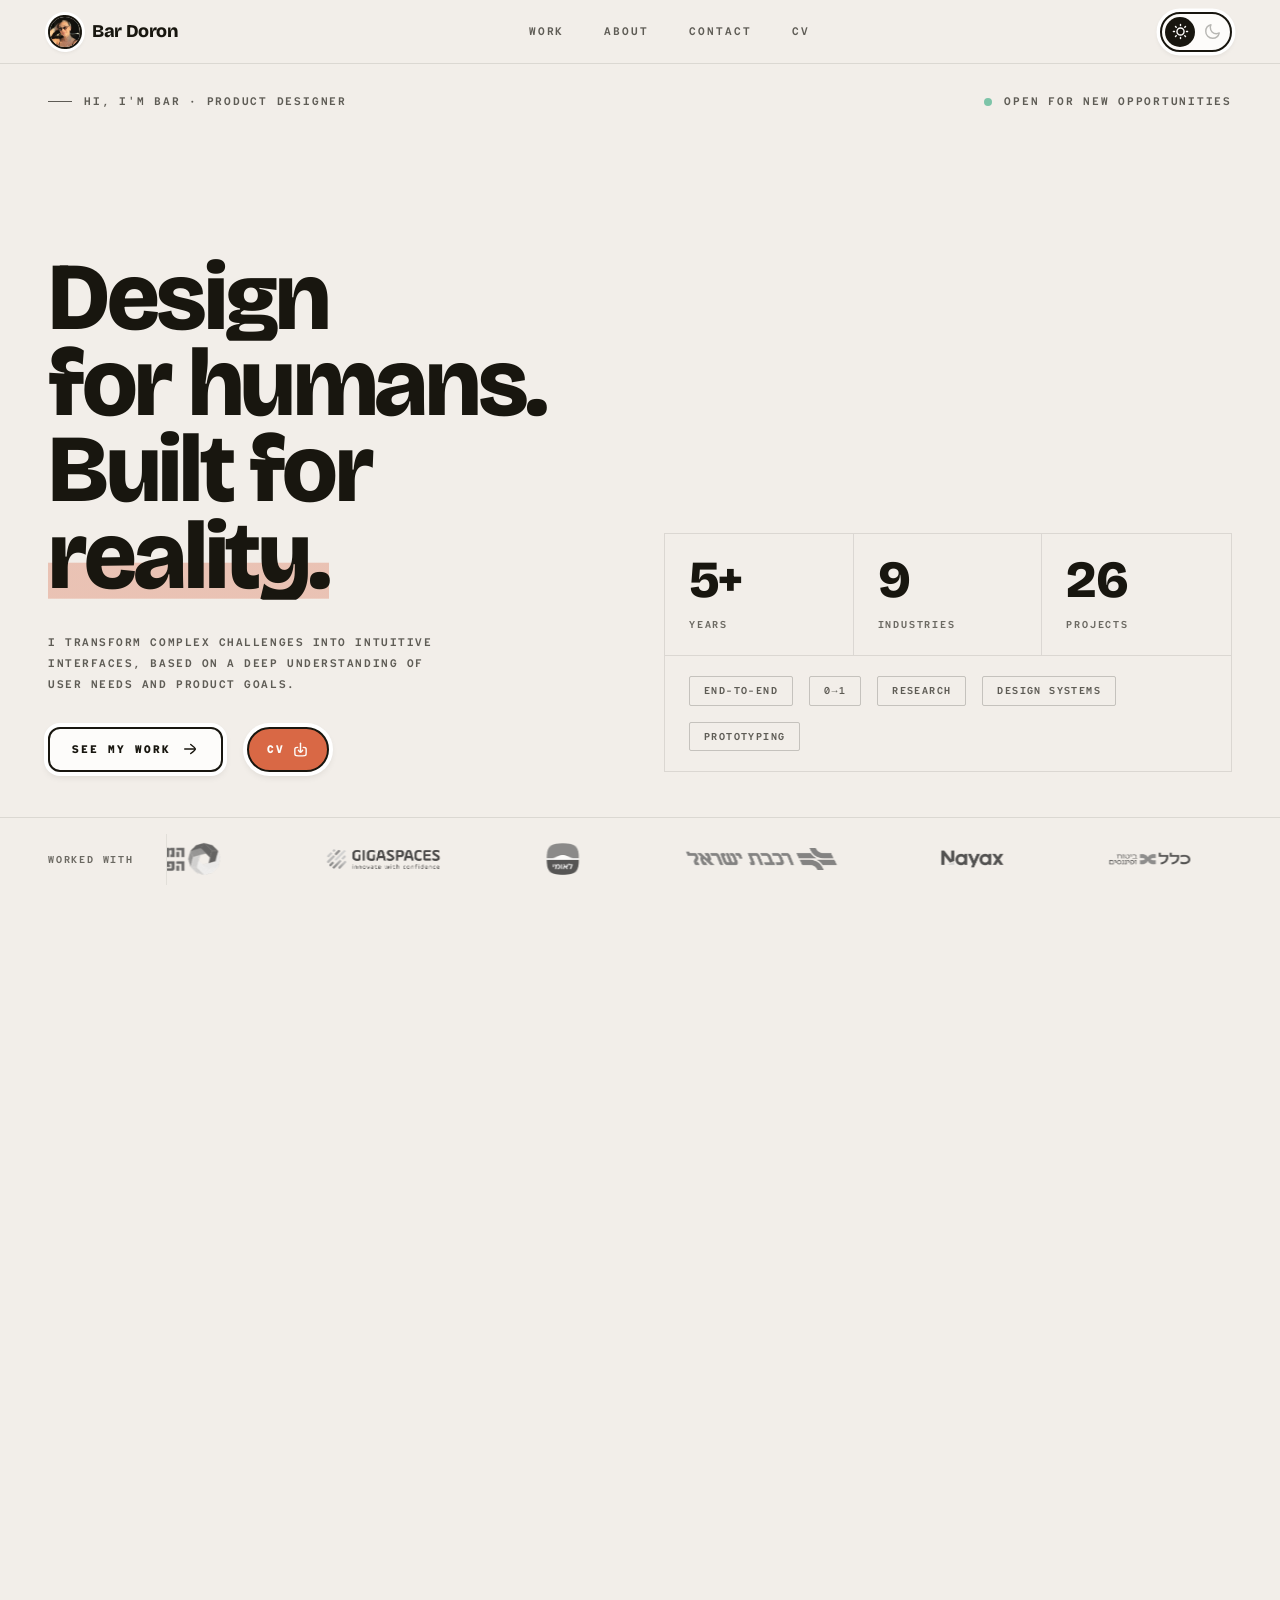
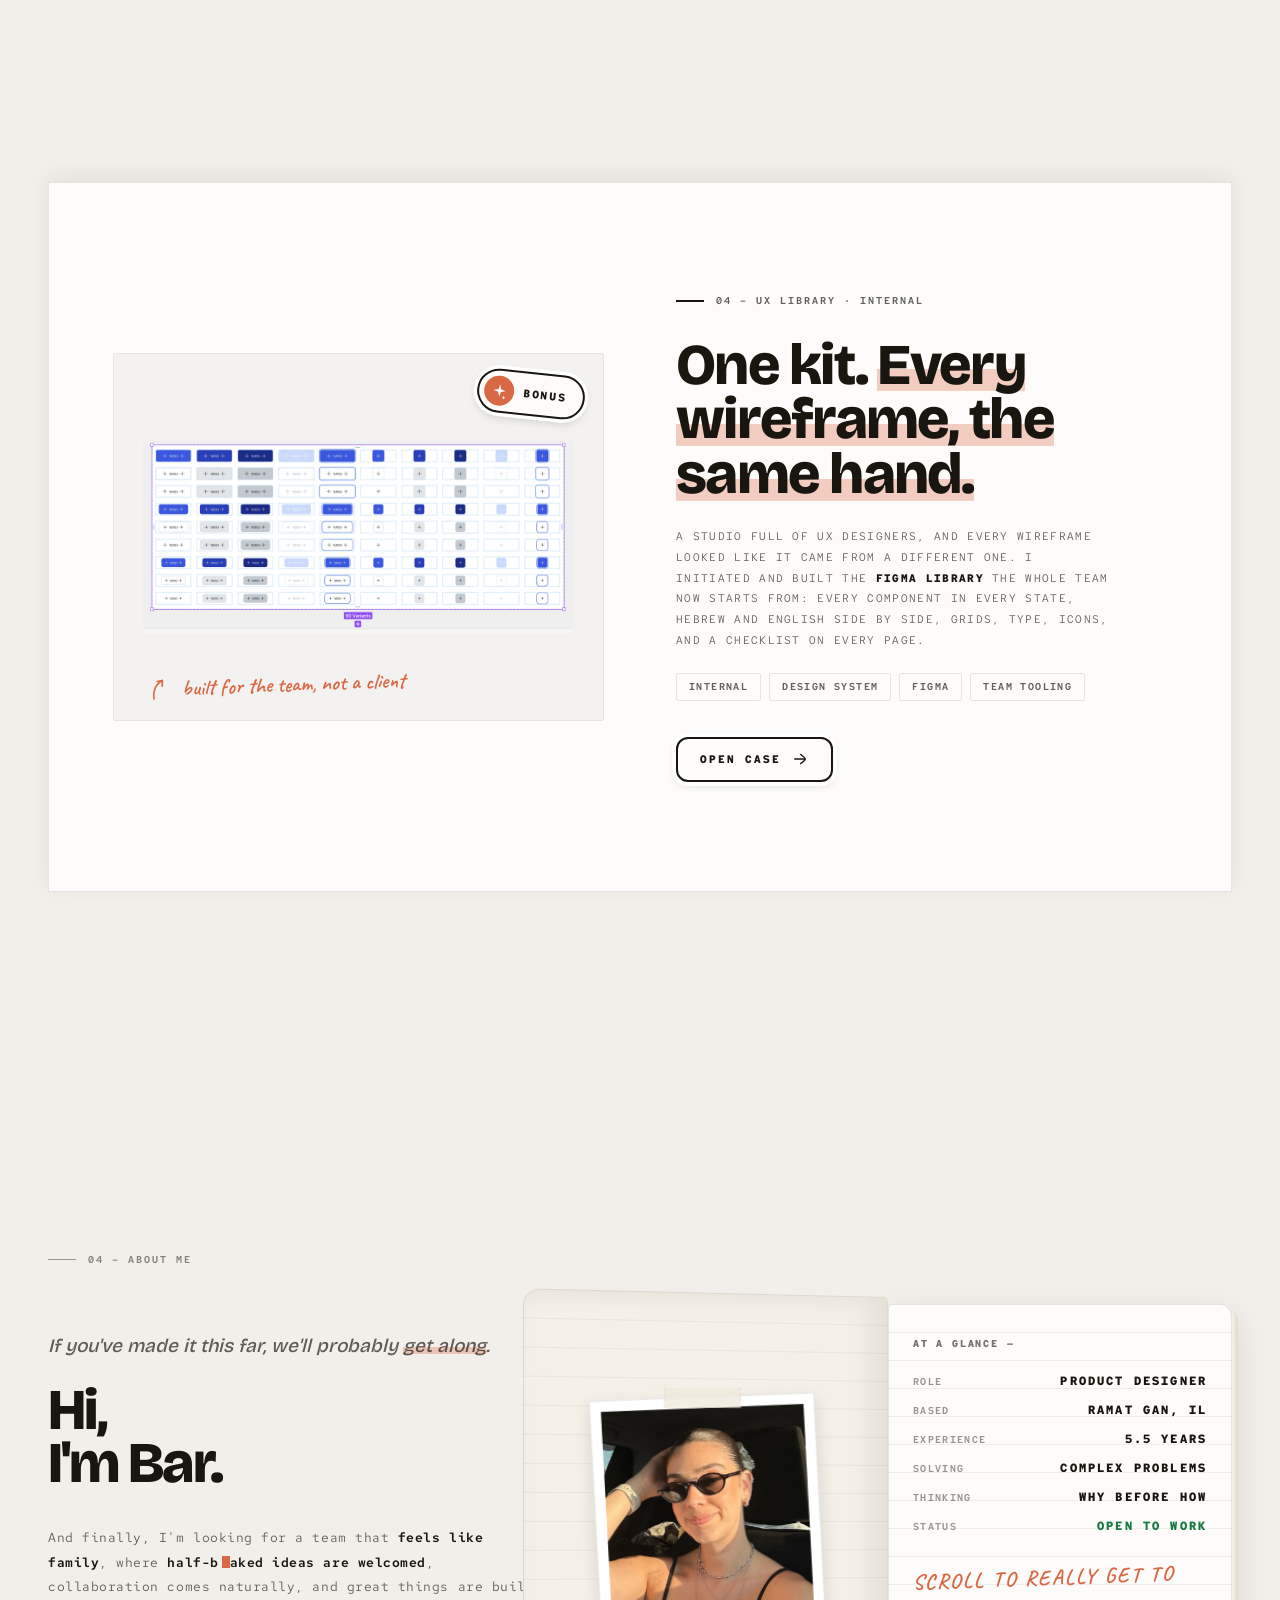
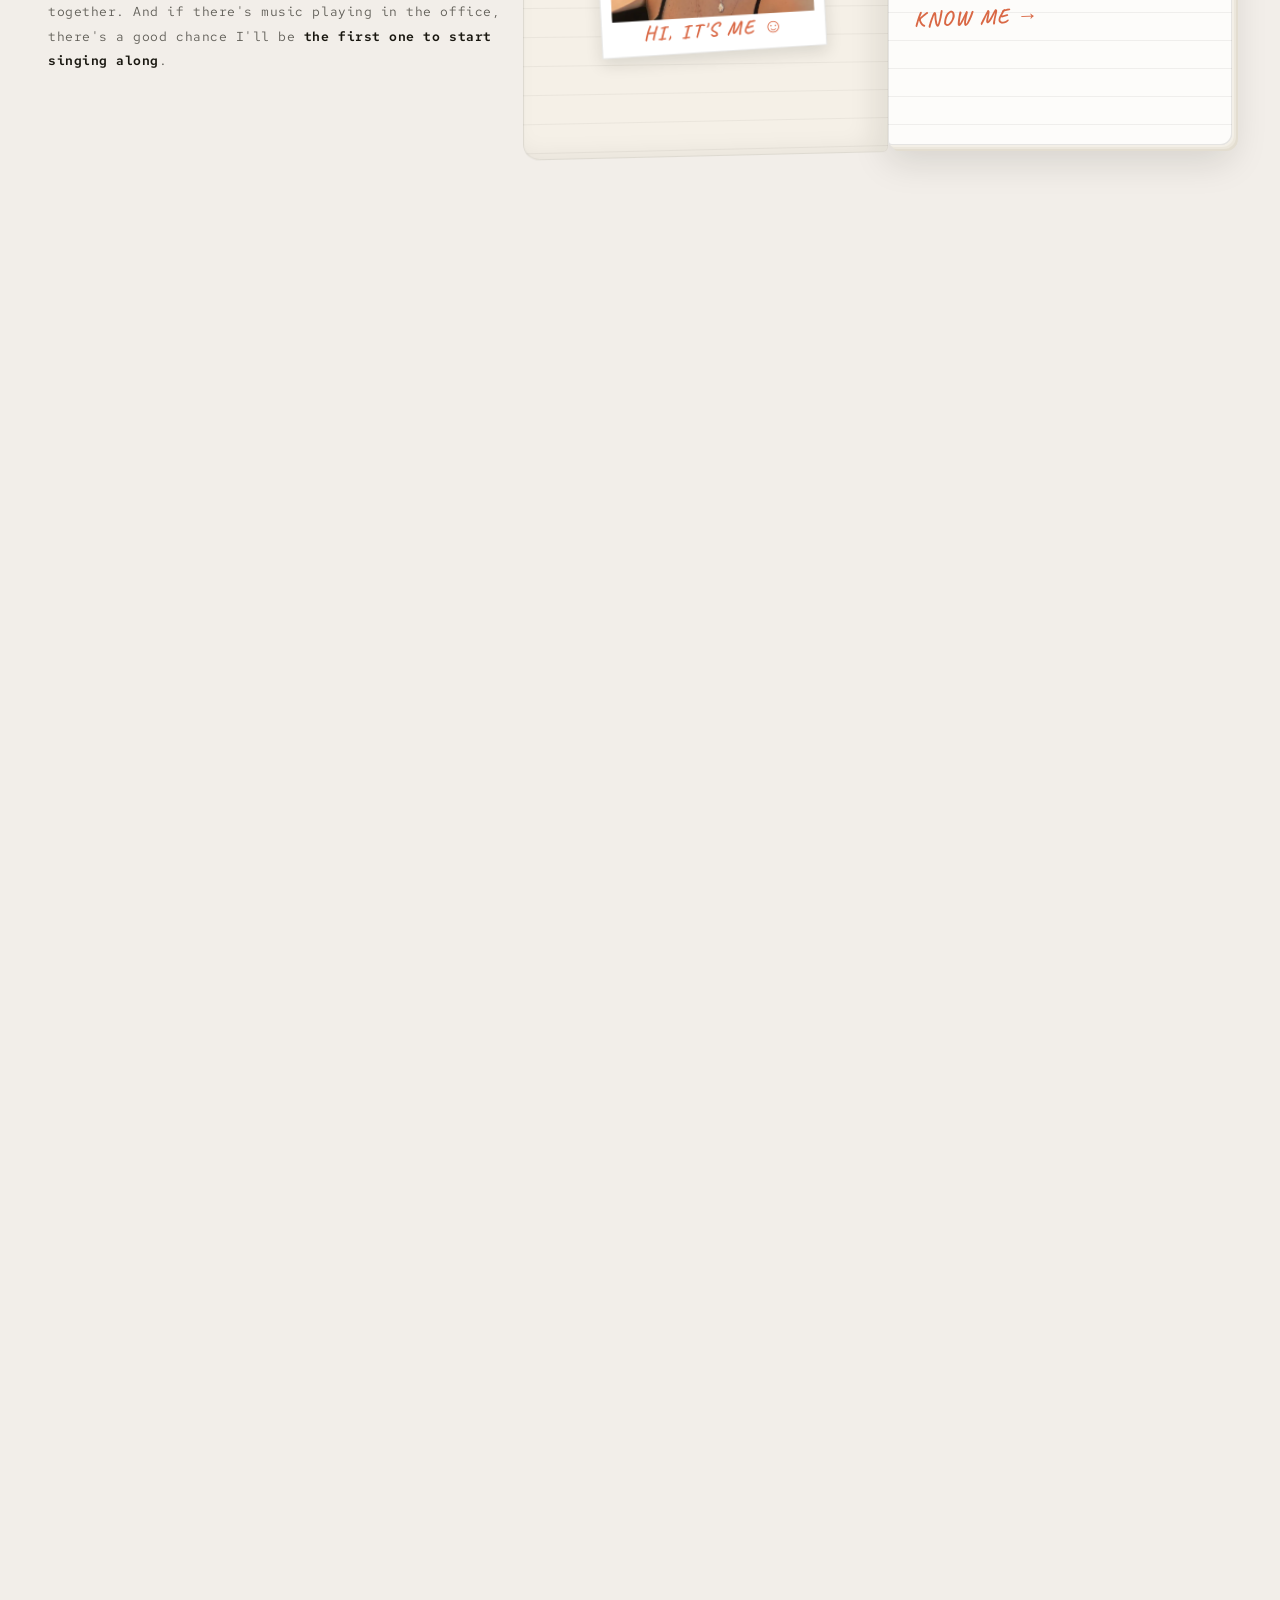
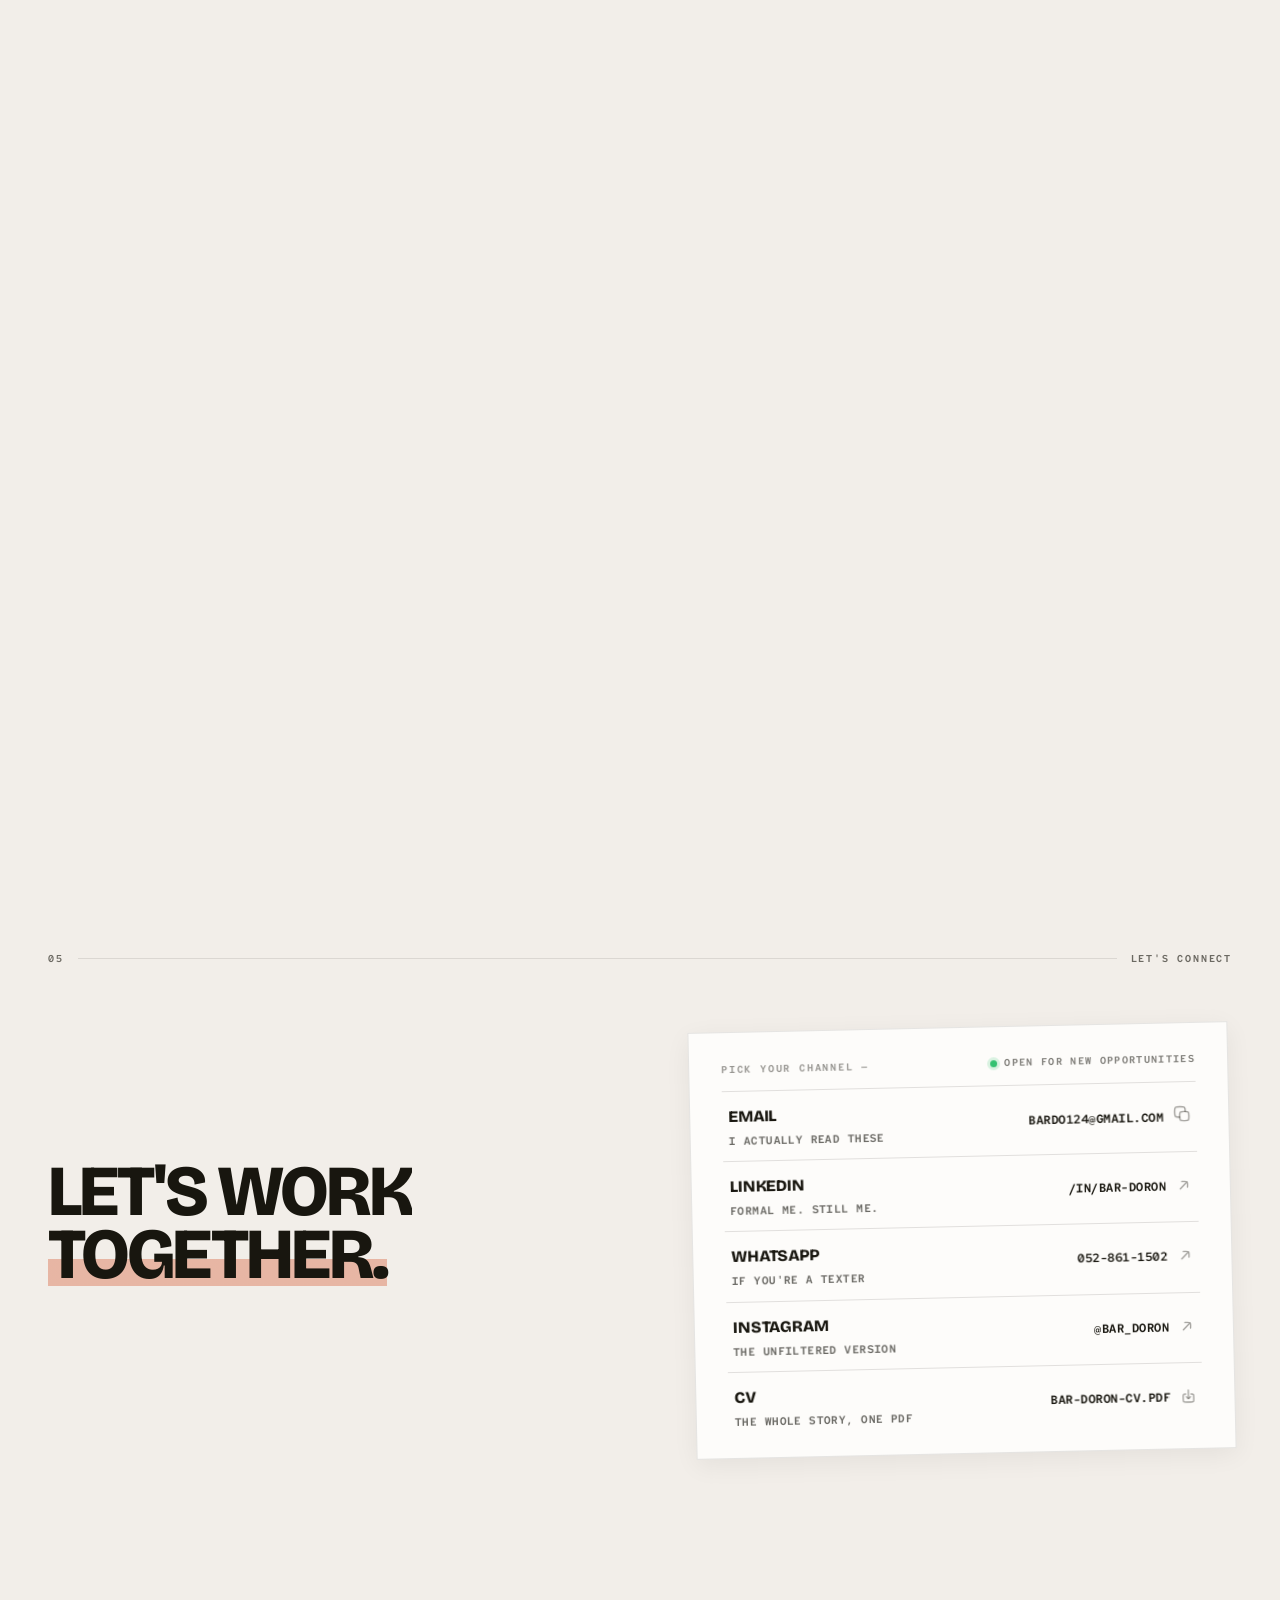
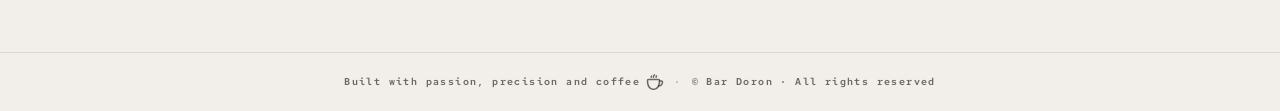
==== index.html @ 338b7d3a "Update index.html" ====
<!DOCTYPE html>
<html lang="en">
<head>

  <meta charset="UTF-8" />
  <meta name="viewport" content="width=device-width, initial-scale=1.0" />
  <script>(function(){try{var t=localStorage.getItem('theme');if(t==='dark'){document.documentElement.setAttribute('data-theme','dark');}}catch(e){}})();</script>
  <title>Bar Doron — Product Designer</title>

  <!--
    Typography system — lifted directly from AURA:
    Bricolage Grotesque 800 → display headlines only, tight -tracking
    Red Hat Mono 600-700    → EVERYTHING else: nav, body, labels, buttons, tags
    This extreme contrast is the signature of the system.
  -->
  <link rel="preconnect" href="https://fonts.googleapis.com" />
  <link rel="preconnect" href="https://fonts.gstatic.com" crossorigin />
  <link href="https://fonts.googleapis.com/css2?family=Bricolage+Grotesque:opsz,wght@12..96,200..800&family=Red+Hat+Mono:ital,wght@0,400;0,500;0,600;0,700;1,400&family=Caveat:wght@600;700&display=swap" rel="stylesheet" />

  <script src="vendor/gsap.min.js"></script>
  <script src="vendor/ScrollTrigger.min.js"></script>

  <style>
    :root {
      /* GRADIENT MESH palette */
      --cream:        #F2EEE9;
      --cream-stone:  #F2EEE9;
      --ink:          #18160F;
      --ink-dim:      rgba(24,22,15,.68);
      --ink-faint:    rgba(24,22,15,.62);
      --accent:       #D96845;

      /* Per-section backgrounds */
      --s-hero:       #F2EEE9;
      --s-auto:       #F2EBE2;
      --s-fintech:    #E8EFF2;
      --s-enterprise: #EEE9F2;
      --s-about:      #F2EEE9;
      --s-contact:    #18160F;

      --border:        rgba(24,22,15,.10);
      --border-soft:   rgba(24,22,15,.07);
      --border-strong: rgba(24,22,15,.20);
      --c-fg: 250, 248, 245;  /* contact section fg — always light on dark bg */

      /* Fonts */
      --fd: 'Bricolage Grotesque', system-ui, sans-serif;
      --fm: 'Red Hat Mono', 'JetBrains Mono', ui-monospace, monospace;

      /* AURA body type: Red Hat Mono 12px / 700 / +2.16px / uppercase */
      --body-size: 12px;
      --body-weight: 600;
      --body-ls: 0.18em;   /* ~2.16px at 12px */
      --body-lh: 1.75;
    }

    [data-theme="dark"] {
      --cream:        #111111;
      --cream-stone:  #1A1A1A;
      --ink:          #F0F0EE;
      --ink-dim:      rgba(240,240,238,.68);
      --ink-faint:    rgba(240,240,238,.62);
      --border:        rgba(240,240,238,.10);
      --border-soft:   rgba(240,240,238,.07);
      --border-strong: rgba(240,240,238,.20);
      --c-fg: 240, 240, 238;
      --accent:       #E67E55;   /* terracotta, lifted for dark bg */
      --s-hero:       #111111;
      --s-auto:       #1C1814;
      --s-fintech:    #0F1518;
      --s-enterprise: #141118;
      --s-about:      #1A1A18;
      --s-contact:    #050505;
    }

    /* ── THEME TOGGLE ───────────────────────────── */
    /* ── THEME TOGGLE — segmented control ── */
    .theme-toggle {
      display: flex; align-items: center;
      padding: 3px; gap: 2px;
      border-radius: 100px;
      background: #FDFCFA;
      border: 2px solid #18160F;
      box-shadow: 0 0 0 3.5px #FFFFFF, 0 2px 6px rgba(24,22,15,.16);
      cursor: pointer;
      position: relative;
      flex-shrink: 0;
      transition: transform .35s cubic-bezier(.22,1,.36,1), box-shadow .3s;
    }
    .theme-toggle:hover { transform: rotate(-2deg) scale(1.05); }
    [data-theme="dark"] .theme-toggle {
      background: #FDFCFA;
      border-color: #18160F;
      box-shadow: 0 0 0 3.5px #FFFFFF, 0 2px 8px rgba(0,0,0,.4);
    }
    /* sliding highlight */
    .tog-pill {
      position: absolute;
      width: 30px; height: 30px;
      border-radius: 50%;
      background: #18160F;
      box-shadow: none;
      top: 3px; left: 3px;
      transition: transform .3s cubic-bezier(.4,0,.2,1);
      pointer-events: none;
    }
    [data-theme="dark"] .tog-pill {
      transform: translateX(32px);
      background: #18160F;
    }
    /* icon slots */
    .tog-sun, .tog-moon {
      width: 30px; height: 30px;
      display: flex; align-items: center; justify-content: center;
      position: relative; z-index: 1;
      color: rgba(24,22,15,0.30);
      transition: color .25s;
      pointer-events: none;
      flex-shrink: 0;
    }
    /* active states */
    :root:not([data-theme="dark"]) .tog-sun { color: #FDFCFA; }
    [data-theme="dark"] .tog-moon          { color: #FDFCFA; }
    [data-theme="dark"] .tog-sun           { color: rgba(24,22,15,0.32); }

    *, *::before, *::after { box-sizing: border-box; margin: 0; padding: 0; }
    html { scroll-behavior: smooth; overflow-x: clip; }   /* clip, not hidden: hidden makes body a scroll container, which kills position:sticky (and iOS ignores it on body alone) */
    body {
      font-family: var(--fm);
      font-size: var(--body-size);
      font-weight: var(--body-weight);
      letter-spacing: var(--body-ls);
      line-height: var(--body-lh);
      text-transform: uppercase;
      color: var(--ink);
      background: var(--cream);
      -webkit-font-smoothing: antialiased;
      overflow-x: clip;
      cursor: none;
    }

    /* ── MOBILE MENU ────────────────────────────── */
    .nav-burger {
      display: none;
      width: 40px; height: 40px;
      align-items: center; justify-content: center;
      background: #FDFCFA; color: #18160F;
      border: 2px solid #18160F; border-radius: 11px;
      box-shadow: 0 0 0 3px #FFFFFF, 0 2px 6px rgba(24,22,15,.16);
      position: relative; z-index: 260;
    }
    .nav-burger .hgi { width: 19px; height: 19px; }
    [data-theme="dark"] .nav-burger {
      background: #FDFCFA; color: #18160F; border-color: #18160F;
      box-shadow: 0 0 0 3px #FFFFFF, 0 2px 8px rgba(0,0,0,.5);
    }
    .nav-burger .burger-close { display: none; }
    body.menu-open .nav-burger .burger-open { display: none; }
    body.menu-open .nav-burger .burger-close { display: block; }
    .mobile-menu {
      position: fixed; inset: 0; z-index: 250;
      background: var(--cream);
      display: flex; align-items: center; justify-content: center;
      opacity: 0; pointer-events: none;
      transition: opacity .3s ease;
    }
    body.menu-open .mobile-menu { opacity: 1; pointer-events: auto; }
    .mm-links { display: flex; flex-direction: column; gap: 8px; text-align: center; }
    .mm-links a {
      font-family: var(--fd); font-weight: 800;
      font-variation-settings: 'opsz' 48, 'wght' 800;
      font-size: clamp(44px, 11vw, 64px);
      letter-spacing: -.03em; line-height: 1.15;
      color: var(--ink); text-decoration: none;
      opacity: 0; transform: translateY(14px);
      transition: opacity .35s ease, transform .45s cubic-bezier(.22,1,.36,1);
    }
    body.menu-open .mm-links a { opacity: 1; transform: none; }
    body.menu-open .mm-links a:nth-child(1) { transition-delay: .05s; }
    body.menu-open .mm-links a:nth-child(2) { transition-delay: .11s; }
    body.menu-open .mm-links a:nth-child(3) { transition-delay: .17s; }
    body.menu-open .mm-links a:nth-child(4) { transition-delay: .23s; }
    body.menu-open { overflow: hidden; }
    body.menu-open nav { z-index: 300; }
    @media (max-width: 860px) {
      .nav-links { display: none; }
      .nav-burger { display: inline-flex; }
    }


    /* ── PAGE TRANSITION — chapter card ── */
    .page-cover {
      position: fixed; z-index: 900;
      background: #FDFCFA;
      border: 1px solid var(--border);
      transition: left .55s cubic-bezier(.65,0,.2,1), top .55s cubic-bezier(.65,0,.2,1),
                  width .55s cubic-bezier(.65,0,.2,1), height .55s cubic-bezier(.65,0,.2,1),
                  border-radius .55s;
      pointer-events: none;
    }
    .page-cover--full { left: 0 !important; top: 0 !important; width: 100vw !important; height: 100vh !important; border-radius: 0 !important; }
    #pt-enter {
      position: fixed; inset: 0; z-index: 950;
      background: #FDFCFA;
      display: flex; flex-direction: column; align-items: center; justify-content: center; gap: 18px;
      transition: transform .75s cubic-bezier(.7,0,.18,1);
    }
    #pt-enter .pt-label {
      font-family: var(--fm); font-size: 10px; font-weight: 600;
      letter-spacing: .2em; text-transform: uppercase;
      color: rgba(24,22,15,.4);
      opacity: 0; transform: translateY(10px);
      transition: opacity .4s ease, transform .5s cubic-bezier(.22,1,.36,1);
    }
    #pt-enter .pt-title {
      font-family: var(--fd); font-weight: 800;
      font-variation-settings: 'opsz' 48, 'wght' 800;
      font-size: clamp(36px, 6vw, 72px); letter-spacing: -.03em; white-space: nowrap;
      color: #18160F; text-transform: none; text-align: center; padding: 0 24px;
      background-image: linear-gradient(rgba(217,104,69,.32), rgba(217,104,69,.32));
      background-repeat: no-repeat; background-size: 0% 0.38em; background-position: 0 82%;
      opacity: 0; transform: translateY(16px);
      transition: opacity .45s ease, transform .55s cubic-bezier(.22,1,.36,1),
                  background-size .6s cubic-bezier(.22,1,.36,1);
    }
    @media (max-width: 640px) { #pt-enter .pt-title { font-size: clamp(20px, calc(8.4vw - 4px), 36px); } }   /* fits "UX Library" from 320px up */
    #pt-enter.pt-text-in .pt-label,
    #pt-enter.pt-text-in .pt-title { opacity: 1; transform: translateY(0); }
    #pt-enter.pt-mark-in .pt-title { background-size: 100% 0.38em; }
    #pt-enter.pt-leave { transform: translateY(-100%); }
    [data-theme="dark"] .page-cover {
      background: #1B1916;
      border-color: rgba(255,255,255,.10);
    }
    [data-theme="dark"] #pt-enter { background: #1B1916; }
    [data-theme="dark"] #pt-enter .pt-label { color: rgba(240,240,238,.45); }
    [data-theme="dark"] #pt-enter .pt-title {
      color: #F0F0EE;
      background-image: linear-gradient(rgba(230,126,85,.42), rgba(230,126,85,.42));
    }
    /* veil — the quiet way back (no title, no card) */
    .pt-veil {
      position: fixed; inset: 0; z-index: 950;
      background: var(--cream);
      transform: translateY(-100%);
      transition: transform .42s cubic-bezier(.65,0,.25,1);
      pointer-events: none;
    }
    .pt-veil.down { transform: translateY(0); }
    #pt-enter.pt-plain { transition: transform .55s cubic-bezier(.7,0,.2,1); }

    /* ── CURSOR — sticker pointer ───────────────── */
    @media (hover: hover) and (pointer: fine) {
      body, a, button, input, textarea, select,
      .btn-black, .btn-sticker-cv, .cc-row, .theme-toggle, .nav-links a,
      .proj-section {
        cursor: none !important;
      }
    }
    #cur-sticker {
      position: fixed; z-index: 9999; pointer-events: none;
      width: 27px; height: 27px;
      transform: rotate(-6deg);
      filter: drop-shadow(0 2px 3px rgba(24,22,15,.28));
      transition: transform .25s cubic-bezier(.22,1,.36,1);
      will-change: left, top;
    }
    #cur-sticker svg {
      width: 100%; height: 100%; display: block;
      position: absolute; inset: 0;
      transition: opacity .18s ease, transform .25s cubic-bezier(.22,1,.36,1);
    }
    #cur-sticker .cur-hand { opacity: 0; transform: scale(.7); }
    body.on-link #cur-sticker {
      transform: rotate(-8deg) scale(1.22);
      filter: drop-shadow(0 4px 7px rgba(24,22,15,.32));
    }
    body.on-link #cur-sticker .cur-arrow { opacity: 0; transform: scale(.7); }
    body.on-link #cur-sticker .cur-hand { opacity: 1; transform: scale(1); }
    body.cur-down #cur-sticker {
      transform: rotate(-6deg) scale(.78);
      transition-duration: .09s;
    }
    body.cur-down.on-link #cur-sticker {
      transform: rotate(-8deg) scale(.98);
      transition-duration: .09s;
    }

    /* ── NAV ────────────────────────────────────── */
    nav {
      position: fixed; top: 0; left: 0; right: 0; z-index: 100;
      padding: 0 48px;
      height: 64px;
      display: flex; align-items: center; justify-content: space-between;
      background: var(--cream);
      border-bottom: 1px solid var(--border);
      opacity: 0;
    }

    .nav-logo {
      display: inline-flex; align-items: center; gap: 12px;
      font-family: var(--fd);
      font-size: 18px; font-weight: 800;
      font-variation-settings: 'opsz' 18, 'wght' 800;
      letter-spacing: -0.02em;
      text-transform: none;
      color: var(--ink); text-decoration: none;
      display: flex; align-items: center; gap: 10px;
    }
    .nav-avatar {
      width: 28px; height: 28px;
      border-radius: 4px;
      object-fit: cover; object-position: center top;
      border: 1px solid var(--border);
      flex-shrink: 0;
    }

    .nav-links {
      display: flex; gap: 40px; list-style: none;
    }
    .nav-links a {
      font-family: var(--fm); font-size: 11px; font-weight: 600;
      letter-spacing: 0.18em; text-transform: uppercase;
      color: var(--ink-dim); text-decoration: none;
      position: relative;
      padding-bottom: 4px;
      transition: color .2s;
    }
    .nav-links a::after {
      content: '';
      position: absolute;
      left: 0; right: 0; bottom: 0;
      height: 1.5px;
      background: var(--ink);
      transform: scaleX(0);
      transform-origin: left;
      transition: transform .28s cubic-bezier(.4,0,.2,1);
    }
    .nav-links a:hover { color: var(--ink); }
    .nav-links a:hover::after { transform: scaleX(.45); }
    .nav-links a.active { color: var(--ink); }
    .nav-links a.active::after { transform: scaleX(1); }

    /* AURA-style CTA: black fill, zero radius, mono */
    /* DRAFT: sticker-style CTA */
    .btn-black {
      display: inline-flex; align-items: center; gap: 10px;
      background: #FDFCFA; color: #18160F;
      padding: 11px 22px; border-radius: 12px;
      font-family: var(--fm); font-size: 11px; font-weight: 700;
      letter-spacing: 0.18em; text-transform: uppercase;
      text-decoration: none; cursor: none;
      border: 2px solid #18160F;
      box-shadow: 0 0 0 4px #FFFFFF, 0 3px 8px rgba(24,22,15,.16);
      transition: transform .35s cubic-bezier(.22,1,.36,1), box-shadow .35s;
    }
    .btn-black:hover,
    .proj-section:hover .btn-black {
      transform: rotate(-1.6deg) scale(1.045);
      box-shadow: 0 0 0 4px #FFFFFF, 0 7px 16px rgba(24,22,15,.22);
    }
    [data-theme="dark"] .btn-black {
      background: #FDFCFA; color: #18160F;
      box-shadow: 0 0 0 4px #FFFFFF, 0 3px 10px rgba(0,0,0,.4);
    }

    /* DRAFT: HugeIcons sizing */
    .foot-l { display: inline-flex; align-items: center; gap: 6px; }
    .foot-l .hgi-coffee { width: 18px; height: 18px; vertical-align: -3px; }
    .foot-sep { margin: 0 4px; opacity: .5; }
    .foot-l { flex-wrap: wrap; justify-content: center; text-align: center; }
    .foot-line { display: inline-flex; align-items: center; gap: 6px; white-space: nowrap; }
    @media (max-width: 640px) {
      footer { justify-content: center; }
      .foot-l { display: flex; flex-direction: column; align-items: center; gap: 6px; width: 100%; }
      .foot-sep { display: none; }
    }
    .hgi { width: 19px; height: 19px; flex-shrink: 0; }
    .hgi path, .hgi circle { stroke-width: 2; }
    .btn-black .hgi { width: 18px; height: 18px; }
    .cv-arrow .hgi { width: 17px; height: 17px; display: block; }
    .cc-hint-hgi { display: inline-flex; vertical-align: -3px; margin-left: 10px; }
    .cc-hint-hgi .hgi { width: 16px; height: 16px; }
    .cc-hint-ic .hgi { width: 17px; height: 17px; display: block; }
    .tog-sun .hgi, .tog-moon .hgi { width: 17px; height: 17px; }

    /* DRAFT: nav CV sticker + right group */
    .nav-right { display: flex; align-items: center; gap: 16px; }

    /* DRAFT: CV accent sticker */
    .btn-sticker-cv {
      display: inline-flex; align-items: center; gap: 7px;
      background: var(--accent); color: #FDFCFA;
      padding: 11px 18px; border-radius: 999px;
      font-family: var(--fm); font-size: 11px; font-weight: 700;
      letter-spacing: 0.18em; text-transform: uppercase;
      text-decoration: none; cursor: none;
      border: 2px solid #18160F;
      box-shadow: 0 0 0 4px #FFFFFF, 0 3px 8px rgba(24,22,15,.16);
      transform: rotate(none);
      transition: transform .35s cubic-bezier(.22,1,.36,1), box-shadow .35s;
    }
    .btn-sticker-cv:hover {
      transform: rotate(0deg) scale(1.05);
      box-shadow: 0 0 0 4px #FFFFFF, 0 7px 16px rgba(24,22,15,.22);
    }
    .cv-arrow { font-size: 13px; }
    [data-theme="dark"] .btn-sticker-cv { box-shadow: 0 0 0 4px #FFFFFF, 0 3px 10px rgba(0,0,0,.4); }

    .btn-text {
      display: inline-flex; align-items: center; gap: 8px;
      font-family: var(--fm); font-size: 11px; font-weight: 600;
      letter-spacing: 0.18em; text-transform: uppercase;
      color: var(--ink); text-decoration: none;
      border-bottom: 1.5px solid var(--accent);
      padding-bottom: 2px;
      transition: opacity .2s;
    }
    .btn-text:hover { opacity: 0.6; }

    /* ── SECTION EYEBROW — AURA pattern ─────────── */
    /* ——— 01 – SECTION NAME */
    .eyebrow {
      display: flex; align-items: center; gap: 12px;
      margin-bottom: 28px;
    }
    .eyebrow-rule {
      width: 28px; height: 1.5px; background: var(--ink); flex-shrink: 0;
    }
    .eyebrow-text {
      font-family: var(--fm); font-size: 10px; font-weight: 600;
      letter-spacing: 0.20em; text-transform: uppercase; color: var(--ink-dim);
    }

    /* ── HERO ───────────────────────────────────── */
    #hero {
      background: var(--s-hero);
      height: 100vh;
      min-height: 600px;
      padding: 52px 0 68px;
      display: flex; flex-direction: column;
      position: relative;
      overflow: hidden;
    }

    /* ── AURORA — GSAP handles float ── */
    .mesh-blob {
      position: absolute;
      border-radius: 50%;
      opacity: 0;
      pointer-events: none;
      will-change: transform;
      z-index: 0;
      mix-blend-mode: multiply;
    }
    .blob-1 {
      width: 900px; height: 900px;
      background: radial-gradient(circle at 50% 50%, #a5b4fc 0%, #818CF8 22%, #6366F1 42%, transparent 65%);
      filter: blur(100px) saturate(1.0);
      top: -20%; right: -10%;
    }
    .blob-2 {
      width: 620px; height: 620px;
      background: radial-gradient(circle at 50% 50%, #67e8f9 0%, #22D3EE 28%, transparent 62%);
      filter: blur(110px) saturate(1.0);
      top: 15%; right: 12%;
    }
    .blob-3 {
      width: 460px; height: 460px;
      background: radial-gradient(circle at 50% 50%, #e9d5ff 0%, #c084fc 30%, transparent 65%);
      filter: blur(90px) saturate(1.1);
      top: 42%; right: 2%;
    }
    .blob-4 { display: none; }
    [data-theme="dark"] .mesh-blob { mix-blend-mode: screen; }
    [data-theme="dark"] .blob-1 {
      background: radial-gradient(circle at 50% 50%, #4338ca 0%, #4F46E5 18%, #6366F1 35%, transparent 62%);
    }
    [data-theme="dark"] .blob-2 {
      background: radial-gradient(circle at 50% 50%, #0e7490 0%, #0891B2 20%, #06B6D4 38%, transparent 62%);
    }
    [data-theme="dark"] .blob-3 {
      background: radial-gradient(circle at 50% 50%, #6d28d9 0%, #7C3AED 22%, #8B5CF6 38%, transparent 62%);
    }

    /* Vignette — fades blobs into bg, top stays clean for status */
    .hero-vignette {
      position: absolute;
      inset: 0;
      background:
        linear-gradient(to bottom, var(--s-hero) 0%, transparent 20%),
        linear-gradient(to right,  var(--s-hero) 0%, transparent 20%),
        radial-gradient(ellipse 80% 72% at 62% 52%, transparent 28%, var(--s-hero) 72%);
      pointer-events: none;
      z-index: 1;
    }

    /* ── LINK PREVIEW CARD ──────────────────────── */
    /* link preview — a notebook page you just flipped to */
    .lp-card {
      position: fixed;
      z-index: 9999;
      width: 256px;
      background: #FDFCFA;
      border: 1px solid var(--border);
      border-radius: 4px 12px 12px 4px;
      background-image: repeating-linear-gradient(transparent 0 24px, rgba(24,22,15,.06) 24px 25px);
      padding: 20px 18px 14px;
      box-shadow: 2px 2px 0 #F3EFE7, 4px 4px 0 #ECE7DC, 6px 6px 0 #E3DDD0, 0 16px 36px rgba(24,22,15,.16);
      pointer-events: none;
      opacity: 0;
      transform: rotate(-4deg) translateY(16px) scale(0.92);
      transition: opacity 0.2s ease, transform 0.26s cubic-bezier(.22,1,.36,1);
      will-change: transform, opacity;
    }
    .lp-card.lp-visible {
      opacity: 1;
      transform: rotate(-2deg) translateY(0) scale(1);
    }
    .lp-snap {
      background: #fff;
      border: 1px solid var(--border);
      padding: 8px 8px 10px;
      box-shadow: 0 5px 14px rgba(24,22,15,.12);
      position: relative;
      transform: rotate(1.6deg);
      margin: 8px auto 0;
      width: 94%;
    }
    .lp-snap::before {
      content: ''; position: absolute; top: -9px; left: 50%;
      transform: translateX(-50%) rotate(-1.5deg);
      width: 58px; height: 17px;
      background: rgba(240,234,220,.85);
      border-left: 1px dashed rgba(24,22,15,.08);
      border-right: 1px dashed rgba(24,22,15,.08);
    }
    .lp-card img {
      width: 100%; height: 142px;
      object-fit: cover;
      display: block;
    }
    .lp-label {
      font-family: 'Caveat', cursive;
      font-size: 20px; font-weight: 600;
      letter-spacing: 0; text-transform: none;
      color: var(--accent);
      text-align: center;
      padding: 12px 6px 0;
      transform: rotate(-1deg);
    }
    .lp-trigger {
      cursor: default;
      background-image: linear-gradient(rgba(217,104,69,.30), rgba(217,104,69,.30));
      background-repeat: no-repeat;
      background-size: 100% 0.42em;
      background-position: 0 78%;
      transition: background-size .3s cubic-bezier(.22,1,.36,1);
    }
    .lp-trigger:hover { background-size: 100% 88%; }
    [data-theme="dark"] .lp-trigger {
      background-image: linear-gradient(rgba(230,126,85,.4), rgba(230,126,85,.4));
    }

    /* Ensure hero content is above blobs + vignette */
    .hero-top-bar, .hero-main { position: relative; z-index: 2; }

    .hero-top-bar {
      padding: 40px 48px 24px;
      display: flex; justify-content: space-between;
      align-items: center;
      opacity: 0;
    }
    .hero-top-label {
      display: flex; align-items: center; gap: 12px;
      font-size: 11px; font-weight: 600; letter-spacing: 0.16em; color: var(--ink-dim);
    }
    .hero-top-label .dash { width: 24px; height: 1px; background: var(--ink-dim); }

    /* ── STATUS DOT — open to work ──────────────── */
    .status-dot {
      width: 8px; height: 8px; border-radius: 50%;
      background: #7DC4A8;
      position: relative; flex-shrink: 0;
    }
    .status-dot::before,
    .status-dot::after {
      content: '';
      position: absolute;
      inset: -4px;
      border-radius: 50%;
      border: 1.5px solid #7DC4A8;
      opacity: 0;
      animation: status-ripple 2.4s ease-out infinite;
    }
    .status-dot::after { animation-delay: 0.8s; }
    @keyframes status-ripple {
      0%   { transform: scale(0.6); opacity: 0.55; }
      100% { transform: scale(2.2); opacity: 0; }
    }
    .hero-avatar {
      width: 28px; height: 28px; border-radius: 50%;
      object-fit: cover; object-position: center top;
      border: 1.5px solid var(--border);
      flex-shrink: 0;
    }

    .hero-main {
      flex: 1;
      display: grid; grid-template-columns: 1fr 1fr;
      align-items: end;
      padding: 40px 48px 60px;
      gap: 48px;
    }

    .hero-type { display: flex; flex-direction: column; justify-content: flex-end; }

    /* AURA headline: Bricolage 800, very tight tracking */
    .hero-hl {
      font-family: var(--fd);
      font-size: clamp(56px, 7.5vw, 112px);
      font-weight: 800;
      font-variation-settings: 'opsz' 72, 'wght' 800;
      line-height: 0.9;
      letter-spacing: -0.035em;
      text-transform: none;
      color: var(--ink);
      margin-bottom: 32px;
    }

    .hl-line { display: block; overflow: hidden; }
    .hl-inner { display: block; }

    .hero-eyebrow {
      font-family: var(--fm);
      font-size: 13px; font-weight: 600;
      letter-spacing: 0.16em; text-transform: uppercase;
      color: var(--ink-dim);
      margin-bottom: 16px;
    }

    .hero-sub {
      font-size: 11px; font-weight: 600;
      letter-spacing: 0.14em; color: var(--ink-dim);
      margin-bottom: 32px; line-height: 1.9;
      max-width: 400px; text-transform: uppercase;
    }

    .hero-actions { display: flex; align-items: center; gap: 24px; }

    /* Right: large project image / intro panel */
    .hero-right {
      display: flex; flex-direction: column; justify-content: flex-end;
      opacity: 0;
    }

    .hero-stat-grid {
      display: grid; grid-template-columns: 1fr 1fr 1fr;
      gap: 0; border: 1px solid var(--border);
    }

    .hero-stat {
      padding: 20px 24px;
      border-right: 1px solid var(--border);
    }
    .hero-stat:last-child { border-right: none; }

    .stat-num {
      font-family: var(--fd);
      font-size: 52px; font-weight: 800;
      font-variation-settings: 'opsz' 48, 'wght' 800;
      letter-spacing: -0.03em; line-height: 1;
      text-transform: none; color: var(--ink);
      display: block; margin-bottom: 8px;
    }
    .stat-lbl {
      font-size: 10px; font-weight: 600;
      letter-spacing: 0.18em; color: var(--ink-faint);
    }

    .hero-domains {
      padding: 20px 24px;
      border: 1px solid var(--border);
      border-top: none;
      display: flex; gap: 16px; align-items: center;
      flex-wrap: wrap;
    }
    .domain-chip {
      font-size: 10px; font-weight: 600; letter-spacing: 0.14em;
      padding: 5px 14px; border: 1px solid var(--border-strong);
      border-radius: 2px; color: var(--ink-dim);
    }

    /* ── WORK — each project = own bg color ─────── */
    #work { padding: 112px 48px 80px; }
    .proj-section {
      position: sticky;
      max-width: 1360px;
      margin: 0 auto 80px;
      --card-h: max(660px, min(calc(100vh - 190px), 820px));
      /* pile frame: equal air under the nav (64px) and below the last card
         96 = nav 64 + two 16px slivers */
      --stack-top: calc(64px + (100vh - 96px - var(--card-h)) / 2);
      height: var(--card-h);
      min-height: 560px;
      padding: clamp(32px, 5vh, 48px) 64px;
      display: grid;
      grid-template-columns: 1fr 1fr;
      gap: 72px; align-items: center;
      background: #FDFCFA;
      border: 1px solid var(--border);
      box-shadow: 0 -6px 24px rgba(24,22,15,.06);
    }
    .proj-section:nth-of-type(1) { top: var(--stack-top); }
    /* uniform height + 16px stair-steps = clean pile, centered between nav and viewport bottom */
    .proj-section:nth-of-type(2) { top: calc(var(--stack-top) + 16px); }
    .proj-section:nth-of-type(3) { top: calc(var(--stack-top) + 32px); }
    .proj-section:nth-of-type(4) { top: calc(var(--stack-top) + 48px); }
    [data-theme="dark"] .proj-section {
      background: #1B1916;
      border-color: rgba(255,255,255,.10);
      box-shadow: 0 -6px 24px rgba(0,0,0,.45);
    }

    .proj-section:nth-child(even) .proj-visual { order: -1; }

    /* Visual panel — placeholder with art direction */
    .proj-visual {
      aspect-ratio: 4/3;
      border-radius: 2px;
      overflow: hidden;
      position: relative;
      border: 1px solid var(--border);
    }
    .proj-visual-inner {
      width: 100%; height: 100%;
      display: flex; align-items: center; justify-content: center;
    }
    .proj-visual-label {
      font-size: 10px; font-weight: 600; letter-spacing: 0.16em;
      color: var(--ink-faint); text-align: center; padding: 24px;
      line-height: 2;
    }
    .proj-visual-inner img {
      width: 100%; height: 100%;
      object-fit: cover; object-position: center top;
      display: block;
    }
    /* full screen inside the 4:3 card — no crop, paper margins */
    .proj-visual--full .proj-visual-inner { background: rgba(24,22,15,.04); padding: 6%; }
    [data-theme="dark"] .proj-visual--full .proj-visual-inner { background: rgba(240,240,238,.05); }
    .proj-visual--full .proj-visual-inner img { object-fit: contain; object-position: center; }
    /* 04 — a sticker on the print, in the site's sticker language (white, ink outline, halo) */
    .kit-badge {
      position: absolute; top: 18px; right: 18px; z-index: 2;
      display: inline-flex; align-items: center; gap: 9px;
      padding: 5px 15px 5px 5px; border-radius: 100px;
      background: #FDFCFA; border: 2px solid #18160F;
      box-shadow: 0 0 0 3.5px #FFFFFF, 0 4px 10px rgba(24,22,15,.18);
      transform: rotate(6deg); pointer-events: none;
    }
    .kb-core {
      width: 30px; height: 30px; border-radius: 50%;
      background: var(--accent); color: #FDFCFA;
      display: flex; align-items: center; justify-content: center;
    }
    .kb-core svg { width: 17px; height: 17px; display: block; }
    .kb-text { font-family: var(--fm); font-size: 11px; font-weight: 700; letter-spacing: 0.18em; text-transform: uppercase; color: #18160F; line-height: 1; }
    [data-theme="dark"] .kit-badge { background: #FDFCFA; border-color: #18160F; box-shadow: 0 0 0 3.5px #FFFFFF, 0 4px 12px rgba(0,0,0,.5); }
    @media (max-width: 640px) { .kit-badge { top: 12px; right: 12px; padding: 4px 12px 4px 4px; } .kb-core { width: 26px; height: 26px; } }
    /* 04 — a handwritten note on the print: the only card that isn't a client */
    .kit-note {
      position: absolute; left: 7%; bottom: 6%; z-index: 2;
      display: flex; align-items: center; gap: 8px;
      font-family: 'Caveat', cursive; font-size: 22px; font-weight: 600; line-height: 1;
      letter-spacing: 0; text-transform: none;
      color: var(--accent); transform: rotate(-2deg);
      pointer-events: none;
    }
    .kit-note svg { width: 26px; height: 26px; flex-shrink: 0; }
    @media (max-width: 640px) { .kit-note { font-size: 18px; left: 5%; bottom: 4%; } }


    /* ── DRAFT: mesh removed — marker language instead ── */
    .mesh-blob, .hero-vignette { display: none !important; }
    /* ── DRAFT: analog contact card ── */
    .contact-card-wrap { display: flex; justify-content: center; width: 100%; }
    .contact-card {
      background: #FDFCFA; color: #18160F;
      width: min(620px, 100%);
      padding: 28px 32px 16px;
      border: 1px solid var(--border);
      box-shadow: 0 6px 24px rgba(24,22,15,.06);
      transform: rotate(-1.25deg);
      transition: transform .5s cubic-bezier(.22,1,.36,1);
    }
    .contact-card:hover { transform: rotate(0deg); }
    .cc-top {
      display: flex; align-items: baseline; justify-content: space-between;
      gap: 16px; margin-bottom: 12px; flex-wrap: wrap;
    }
    .cc-kicker {
      font-family: var(--fm); font-size: 10px; font-weight: 600;
      letter-spacing: .18em; text-transform: uppercase;
      color: rgba(24,22,15,.45);
    }
    .cc-status {
      display: inline-flex; align-items: center; gap: 7px;
      font-family: var(--fm); font-size: 9.5px; font-weight: 600;
      letter-spacing: .14em; text-transform: uppercase;
      color: rgba(24,22,15,.55);
    }
    .cc-dot {
      width: 7px; height: 7px; border-radius: 50%;
      background: #34C171;
      box-shadow: 0 0 0 3px rgba(52,193,113,.18);
    }
    .cc-row {
      display: grid; grid-template-columns: 1fr auto;
      grid-template-areas: "k v" "note v";
      align-items: center; column-gap: 24px; row-gap: 1px;
      padding: 11px 6px;
      border-top: 1px solid rgba(24,22,15,.12);
      text-decoration: none; color: #18160F;
      font-family: var(--fm);
      background-image: linear-gradient(rgba(217,104,69,.22), rgba(217,104,69,.22));
      background-repeat: no-repeat; background-size: 0% 100%; background-position: 0 0;
      transition: background-size .45s cubic-bezier(.22,1,.36,1);
    }
    .cc-row:hover { background-size: 100% 100%; }
    .cc-k {
      grid-area: k;
      font-family: var(--fd); font-weight: 800; font-size: 16px;
      letter-spacing: -.01em;
    }
    .cc-note { grid-area: note; font-size: 10.5px; color: rgba(24,22,15,.64); letter-spacing: .04em; }
    .cc-v { grid-area: v; font-size: 12px; font-weight: 600; letter-spacing: .04em; white-space: nowrap; }
    .cc-hint {
      margin-left: 10px; font-size: 9.5px; font-weight: 600;
      letter-spacing: .12em; text-transform: uppercase;
      color: rgba(24,22,15,.4);
    }
    .cc-hint-ic { display: inline-flex; vertical-align: -1px; position: relative; }
    .cc-hint-ic svg { display: block; }
    .cc-tip {
      position: absolute; bottom: calc(100% + 8px); right: -6px;
      background: #18160F; color: #FAF8F5;
      font-family: var(--fm); font-size: 9.5px; font-weight: 600;
      letter-spacing: .1em; text-transform: uppercase;
      padding: 5px 10px; border-radius: 3px;
      white-space: nowrap; pointer-events: none;
      opacity: 0; transform: translateY(4px);
      transition: opacity .25s, transform .25s;
    }
    .cc-tip::after {
      content: ''; position: absolute; top: 100%; right: 10px;
      border: 4px solid transparent; border-top-color: #18160F;
    }
    .cc-email.copied .cc-tip { opacity: 1; transform: none; }
    .cc-email.copied .cc-hint { color: #187A43; }
    @media (max-width: 640px) {
      .contact-card { padding: 26px 22px 14px; }
      .cc-row { grid-template-columns: 1fr auto; grid-template-areas: "k v" "note v"; align-items: center; column-gap: 16px; row-gap: 4px; padding: 13px 4px; }
      .cc-v { white-space: nowrap; }
    }

    /* ── DRAFT: analog contact card (end) ── */
    /* ── DRAFT: About notebook — opens on scroll ── */
    .nb-scene {
      width: 640px; max-width: 100%;
      perspective: 2100px;
      position: relative;
    }
    .notebook {
      position: relative;
      width: 344px; aspect-ratio: 3/3.85;
      margin-left: auto;
      perspective: 2000px;
    }
    .nb-page {
      position: absolute; inset: 0;
      background: #FDFCFA;
      border: 1px solid var(--border);
      border-radius: 4px 12px 12px 4px;
      background-image: repeating-linear-gradient(transparent 0 27px, rgba(24,22,15,.06) 27px 28px);
      padding: 30px 24px 20px;
      box-shadow: 2px 2px 0 #F3EFE7, 4px 4px 0 #ECE7DC, 6px 6px 0 #E3DDD0, 0 16px 36px rgba(24,22,15,.13);
    }
    .nb-title {
      font-family: var(--fm); font-size: 10px; font-weight: 700;
      letter-spacing: .18em; text-transform: uppercase;
      color: rgba(24,22,15,.6); margin-bottom: 14px;
    }
    .nb-facts { list-style: none; }
    .nb-facts li {
      display: flex; justify-content: space-between; align-items: baseline;
      gap: 12px; line-height: 28px;
      font-family: var(--fm);
    }
    .nb-facts li span {
      font-size: 9.5px; font-weight: 600; letter-spacing: .14em;
      text-transform: uppercase; color: rgba(24,22,15,.45);
    }
    .nb-facts li b {
      font-size: 11.5px; font-weight: 700; color: #18160F;
      text-align: right;
    }
    .nb-facts li b.nb-open { color: #187A43; }
    .nb-hand {
      font-family: 'Caveat', cursive; font-weight: 700;
      color: #D96845; /* paper elements keep daylight ink in both themes */
    }
    .nb-note { font-size: 21px; margin-top: 18px; transform: rotate(-2deg); }

    /* storyboard pages: blank frames, pins, finale */
    .nb-blank {
      width: 100%; aspect-ratio: 1 / 1.06;
      background: #FAF7F1;
      border: 1.5px dashed rgba(24,22,15,.22);
      display: flex; flex-direction: column;
      align-items: center; justify-content: center; gap: 8px;
    }
    .nb-stampfield { position: relative; flex: 1; width: 100%; min-height: 200px; align-self: stretch; }
    .nb-stamp {
      position: absolute;
      font-family: var(--fm);
      mix-blend-mode: multiply;
      opacity: .85;
    }
    .nb-map-img {
      width: 100%; display: block;
      aspect-ratio: 1 / 1.15;
      object-fit: cover; object-position: 50% 55%;
    }
    .nb-blank-big { font-size: 21px; color: #D96845; transform: rotate(-2deg); }
    .nb-blank-sub {
      font-family: var(--fm); font-size: 8px; font-weight: 600;
      letter-spacing: .14em; text-transform: uppercase;
      color: rgba(24,22,15,.38);
    }
    .nb-q {
      font-family: 'Caveat', cursive; font-size: 92px; font-weight: 700;
      line-height: 1; color: #D96845; transform: rotate(-6deg);
    }
    .nb-pins-page { position: relative; }
    .nb-pinfield { position: relative; flex: 1; width: 100%; min-height: 120px; }
    .nb-pin {
      position: absolute; width: 13px; height: 13px; border-radius: 50%;
      background: #D96845; border: 2.5px solid #FDFCFA;
      box-shadow: 0 0 0 1.5px rgba(24,22,15,.25), 0 3px 5px rgba(24,22,15,.22);
    }
    .nb-page-next {
      flex-direction: column;
      align-items: flex-start; justify-content: center;
      gap: 10px; padding: 30px 28px;
      text-align: left;
    }
    .nb-page-next .nb-facts { width: 100%; }
    .nb-next-line { font-size: 36px; line-height: 1; margin: 0 0 6px; transform: rotate(-2deg); }
    .nb-page-next .nb-note { margin-top: 10px; }

    /* duo pages — two small prints stacked */
    .nb-duo-page { padding: 22px 20px; }
    .nb-duo {
      display: flex; flex-direction: column; align-items: center;
      gap: 10px; width: 100%;
    }
    .nb-snap-mini {
      background: #fff; border: 1px solid var(--border);
      padding: 6px 6px 20px; width: 62%; margin: 0;
      position: relative;
      box-shadow: 0 5px 12px rgba(24,22,15,.12);
    }
    .nb-snap-mini:first-child { transform: rotate(-2deg); }
    .nb-snap-mini:last-child { transform: rotate(1.6deg); }
    .nb-snap-mini img {
      width: 100%; display: block;
      aspect-ratio: 4 / 3; object-fit: cover;
    }
    .nb-snap-mini figcaption {
      position: absolute; left: 2px; right: 2px; bottom: 3px;
      text-align: center; font-size: 11px;
      white-space: nowrap; overflow: hidden; line-height: 1.2;
    }
    .nb-vs-inline {
      width: 34px; height: 34px; border-radius: 50%;
      background: #D96845; color: #FDFCFA;
      display: flex; align-items: center; justify-content: center;
      font-family: var(--fm); font-size: 11px; font-weight: 700;
      letter-spacing: .04em;
      border: 2px solid #FDFCFA;
      box-shadow: 0 3px 7px rgba(24,22,15,.28);
      transform: rotate(-8deg);
      margin: -16px 0; z-index: 2;
    }

    .nb-sp-embed { width: 100%; border: 0; display: block; flex-shrink: 0; }
    /* spotify frame — the office soundtrack */
    .nb-sp-page { justify-content: center; }
    .nb-sp-card { display: none; flex-direction: column; gap: 8px; width: 100%; padding: 8px; border-radius: 10px; background: #121212; color: #fff; text-decoration: none; box-shadow: 0 6px 16px rgba(0,0,0,.18); }
    .nb-sp-card .sp-row { display: flex; align-items: center; gap: 8px; }
    .nb-sp-card .sp-art { width: 40px; height: 40px; border-radius: 4px; object-fit: cover; flex-shrink: 0; background: #2a2a2a; }
    .nb-sp-card .sp-txt { min-width: 0; display: flex; flex-direction: column; gap: 2px; }
    .nb-sp-card .sp-title { font: 700 10px/1.2 var(--font-body, system-ui, sans-serif); white-space: nowrap; overflow: hidden; text-overflow: ellipsis; }
    .nb-sp-card .sp-artist { font: 500 8.5px/1.2 var(--font-body, system-ui, sans-serif); color: #b3b3b3; white-space: nowrap; overflow: hidden; text-overflow: ellipsis; }
    .nb-sp-card .sp-play { display: flex; align-items: center; justify-content: center; gap: 6px; height: 24px; border-radius: 12px; background: #1ed760; color: #000; font: 700 8.5px/1 var(--font-body, system-ui, sans-serif); letter-spacing: .06em; text-transform: uppercase; }
    .nb-sp-card .sp-play svg { width: 10px; height: 10px; }
    .nb-spotify {
      display: flex; align-items: center; gap: 12px;
      width: 100%;
      background: #18160F; border-radius: 12px;
      padding: 12px 14px;
      box-shadow: 0 6px 16px rgba(24,22,15,.25);
      transform: rotate(-1.4deg);
    }
    .nb-sp-art {
      width: 42px; height: 42px; border-radius: 8px; flex-shrink: 0;
      background: linear-gradient(135deg, #D96845, #7A5C46);
      color: #FDFCFA; font-size: 20px;
      display: flex; align-items: center; justify-content: center;
    }
    .nb-sp-meta { display: flex; flex-direction: column; gap: 2px; min-width: 0; flex: 1; }
    .nb-sp-meta b {
      font-family: var(--fm); font-size: 10.5px; font-weight: 700;
      letter-spacing: .06em; color: #FDFCFA;
      white-space: nowrap; overflow: hidden; text-overflow: ellipsis;
    }
    .nb-sp-meta span {
      font-family: var(--fm); font-size: 8.5px; font-weight: 500;
      letter-spacing: .08em; color: rgba(253,252,250,.55);
      white-space: nowrap; overflow: hidden; text-overflow: ellipsis;
    }
    .nb-sp-play {
      width: 30px; height: 30px; border-radius: 50%; flex-shrink: 0;
      background: #1DB954; color: #FDFCFA;
      display: flex; align-items: center; justify-content: center;
    }
    .nb-sp-play svg { width: 13px; height: 13px; transform: translateX(1px); }

    /* contact CTA on the last page */
    .nb-cta {
      display: inline-flex; align-items: center; gap: 8px;
      margin-top: 16px;
      background: #18160F; color: #FDFCFA;
      font-family: var(--fm); font-size: 10px; font-weight: 700;
      letter-spacing: .16em; text-transform: uppercase;
      padding: 11px 20px; border-radius: 999px;
      text-decoration: none; cursor: none;
      box-shadow: 0 0 0 3px #FFFFFF, 0 4px 10px rgba(24,22,15,.22);
      transform: rotate(-2deg);
      transition: transform .3s cubic-bezier(.22,1,.36,1), box-shadow .3s;
    }
    .nb-cta:hover { transform: rotate(0deg) scale(1.04); box-shadow: 0 0 0 3px #FFFFFF, 0 7px 16px rgba(24,22,15,.3); }
    .nb-cta svg { width: 14px; height: 14px; }
    .nb-leaf {
      position: absolute; inset: 0;
      transform-origin: left center;
      transform-style: preserve-3d;
      will-change: transform;
    }
    .nb-leaf-front, .nb-leaf-back {
      position: absolute; inset: 0;
      backface-visibility: hidden;
      background: #FDFCFA;
      border: 1px solid var(--border);
      border-radius: 4px 12px 12px 4px;
      background-image: repeating-linear-gradient(transparent 0 27px, rgba(24,22,15,.06) 27px 28px);
      display: flex; flex-direction: column; align-items: center; justify-content: center; gap: 14px;
      padding: 26px;
    }
    .nb-leaf-back { transform: rotateY(180deg); border-radius: 12px 4px 4px 12px; }
    /* a flipped leaf's front must not catch taps meant for the back (its rotated polaroid kept hit-testing over the Spotify player) */
    .nb-leaf-front > *, .nb-leaf-back > * { backface-visibility: hidden; -webkit-backface-visibility: hidden; }
    .nb-leaf .nb-snap, .nb-leaf .nb-snap img, .nb-leaf .nb-stampfield, .nb-cover, .nb-cover * { pointer-events: none; }
    .nb-snap {
      background: #fff; border: 1px solid var(--border);
      padding: 9px 9px 32px; width: 74%;
      box-shadow: 0 6px 16px rgba(24,22,15,.12);
      position: relative; margin: 0;
      transform: rotate(-2.5deg);
    }
    .nb-leaf-back .nb-snap { transform: rotate(2deg); }
    .nb-snap::before {
      content: ''; position: absolute; top: -9px; left: 50%;
      transform: translateX(-50%) rotate(-1.5deg);
      width: 64px; height: 18px;
      background: rgba(240,234,220,.85);
      border-left: 1px dashed rgba(24,22,15,.08);
      border-right: 1px dashed rgba(24,22,15,.08);
    }
    .nb-snap img { width: 100%; aspect-ratio: 1/1; object-fit: cover; display: block; }
    .nb-snap figcaption {
      position: absolute; left: 2px; right: 2px; bottom: 5px;
      text-align: center; font-size: 14px;
      white-space: nowrap; overflow: hidden;
      line-height: 1.2;
    }
    .nb-leaf-facts {
      align-items: stretch; justify-content: flex-start;
      padding: 30px 24px 20px; gap: 0;
    }
    .nb-page-snap {
      display: flex; align-items: center; justify-content: center;
      padding: 26px;
    }
    .nb-snap-full { width: 82%; }
    .nb-amp { font-size: 21px; padding-bottom: 3px; }
    .nb-cap-ic { width: 15px; height: 15px; display: inline-block; vertical-align: -2px; margin-left: 2px; }
    .nb-vs {
      position: absolute; left: 0; top: 46%;
      translate: -50% -50%; rotate: -8deg;   /* individual props: GSAP's scale can't drift the badge off the spine */
      width: 52px; height: 52px; border-radius: 50%;
      display: inline-flex; align-items: center; justify-content: center;
      background: var(--accent); color: #FDFCFA;
      font-family: var(--fd); font-weight: 800; font-size: 17px;
      border: 2px solid #18160F;
      box-shadow: 0 0 0 3.5px #FFFFFF, 0 3px 8px rgba(24,22,15,.25);
      z-index: 20; opacity: 0; scale: .6;
      pointer-events: none;
    }
    .nb-amp { font-size: 22px; rotate: 6deg; }   /* bourekas & coffee — same badge, tilted the other way */
    .nb-cover {
      position: absolute; inset: -7px -9px -7px 0;
      transform-origin: left center;
      transform-style: preserve-3d;
      will-change: transform;
      z-index: 6;
    }
    .nb-cover-front, .nb-cover-back {
      position: absolute; inset: 0;
      backface-visibility: hidden;
      border-radius: 4px 12px 12px 4px;
    }
    .nb-cover-front {
      background:
        radial-gradient(rgba(255,255,255,.055) 1px, transparent 1.4px),
        linear-gradient(112deg, #C77653 0%, #BC6B48 55%, #B26140 100%);
      background-size: 5px 5px, 100% 100%;
      border: 1px solid rgba(24,22,15,.25);
      border-radius: 5px 16px 16px 5px;
      box-shadow:
        inset 16px 0 30px rgba(24,22,15,.22),
        inset -3px -3px 10px rgba(24,22,15,.10),
        inset 2px 2px 6px rgba(255,255,255,.10),
        0 14px 34px rgba(24,22,15,.18);
      display: flex; flex-direction: column; align-items: center;
    }
    .nb-cover-front::before {
      content: '';
      position: absolute; left: 11px; top: 14px; bottom: 14px;
      border-left: 2px dashed rgba(24,22,15,.28);
      opacity: .7;
    }
    [data-theme="dark"] .nb-cover-front { background: #A85E40; }
    .nb-name-card {
      background: #FDFCFA;
      border: 1.5px solid #18160F;
      border-radius: 6px;
      width: 76%; margin-top: 56px;
      padding: 12px 16px 0;
      box-shadow: 0 2px 0 rgba(24,22,15,.25);
    }
    .nb-nc-k {
      display: block;
      font-family: var(--fm); font-size: 8.5px; font-weight: 600;
      letter-spacing: .14em; text-transform: uppercase;
      color: var(--ink-faint);
    }
    .nb-nc-name {
      display: block; font-size: 34px; line-height: 1.1;
      color: #18160F; text-align: center;
      padding: 2px 0 10px;
      border-bottom: 1.5px solid #18160F;
    }
    .nb-nc-split { display: flex; }
    .nb-nc-split > div { flex: 1; padding: 8px 0 12px; }
    .nb-nc-split > div + div { border-left: 1.5px solid #18160F; padding-left: 14px; }
    .nb-nc-v {
      font-family: var(--fm); font-size: 10.5px; font-weight: 700; color: #18160F;
    }
    .nb-emboss {
      margin-top: auto; margin-bottom: 18px; align-self: flex-end; margin-right: 22px;
      font-family: var(--fd); font-weight: 800; font-size: 14px;
      color: rgba(24,22,15,.30);
      letter-spacing: .08em;
    }
    .nb-cover-back {
      transform: rotateY(180deg);
      background: #F5F0E7;
      border: 1px solid var(--border);
      border-radius: 16px 5px 5px 16px;
      box-shadow: inset -14px 0 26px rgba(24,22,15,.08);
      background-image: repeating-linear-gradient(transparent 0 27px, rgba(24,22,15,.05) 27px 28px);
      display: flex; align-items: center; justify-content: center;
    }
    .nb-photo {
      background: #fff; border: 1px solid var(--border);
      padding: 10px 10px 34px; width: 62%;
      transform: rotate(-3deg);
      box-shadow: 0 6px 16px rgba(24,22,15,.12);
      position: relative; margin: 0;
    }
    .nb-photo::before {
      content: ''; position: absolute; top: -10px; left: 50%;
      transform: translateX(-50%) rotate(2deg);
      width: 74px; height: 20px;
      background: rgba(240,234,220,.8);
      border-left: 1px dashed rgba(24,22,15,.08);
      border-right: 1px dashed rgba(24,22,15,.08);
    }
    .nb-photo img { width: 100%; aspect-ratio: 1/1.05; object-fit: cover; display: block; }
    .nb-photo figcaption {
      position: absolute; left: 0; right: 0; bottom: 4px;
      text-align: center; font-size: 19px;
    }
    @media (max-width: 980px) {
      #about .about-inner { grid-template-columns: 1fr; gap: 44px; }
      .nb-scene { width: 100%; margin: 0 auto; overflow: visible; }
      /* open spread = two pages; center on the spine (left edge of the page box) */
      .notebook { margin: 0 0 0 50%; width: min(300px, 46vw); }
      #about .nb-snap figcaption { font-size: clamp(9px, 2.6vw, 14px); letter-spacing: .04em; }
    }



    /* ── DRAFT: About polaroids ── */
    .polaroid-stack {
      position: relative;
      height: 620px;
    }
    .polaroid {
      background: #FDFCFA;
      padding: 14px 14px 52px;
      border: 1px solid var(--border);
      box-shadow: 0 6px 20px rgba(24,22,15,.08);
      width: 216px;
      position: absolute;
      transition: transform .5s cubic-bezier(.22,1,.36,1), box-shadow .5s;
    }
    .polaroid img {
      width: 100%; aspect-ratio: 1/1.04; object-fit: cover; display: block;
      filter: saturate(.92) contrast(1.02);
    }
    .polaroid figcaption {
      position: absolute; left: 14px; right: 14px; bottom: 14px;
      font-family: var(--fm); font-size: 10.5px; font-weight: 600;
      letter-spacing: .1em; text-transform: uppercase;
      color: rgba(24,22,15,.55); text-align: center;
      white-space: nowrap; overflow: hidden; text-overflow: ellipsis;
    }
    .polaroid-1 { top: 0; left: 0; transform: rotate(-3.2deg); z-index: 1; }
    .polaroid-2 { top: 88px; right: 0; transform: rotate(2.6deg); z-index: 2; }
    .polaroid-3 { top: 300px; left: 60px; transform: rotate(-1.8deg); z-index: 3; }
    .polaroid:hover { transform: rotate(0deg) translateY(-6px) scale(1.03); z-index: 5; box-shadow: 0 14px 32px rgba(24,22,15,.14); }
    [data-theme="dark"] .polaroid { background: #F0EDE6; box-shadow: 0 14px 36px rgba(0,0,0,.5); }
    [data-theme="dark"] .polaroid figcaption { color: rgba(24,22,15,.6); }
    @media (max-width: 860px) {
      .polaroid-stack { position: static; height: auto; display: flex; flex-wrap: wrap; justify-content: center; gap: 18px; margin-bottom: 40px; }
      .polaroid { position: static; width: 190px; padding-bottom: 42px; transform: rotate(-2deg); }
      .polaroid-2 { transform: rotate(2deg); }
      .polaroid-3 { transform: rotate(-1deg); }
    }

    /* ── DRAFT: marker highlight (Uday/Umi pattern) ── */
    .mark-hl {
      background-image: linear-gradient(var(--mark, rgba(217,104,69,.30)), var(--mark, rgba(217,104,69,.30)));
      background-repeat: no-repeat;
      background-size: 0% 0.38em;
      background-position: 0 82%;
      transition: background-size .9s cubic-bezier(.22,1,.36,1) .2s;
    }
    .mark-hl.mark-in { background-size: 100% 0.38em; }
    [data-theme="dark"] .mark-hl { --mark: rgba(230,126,85,.42) !important; }

    /* ── DRAFT: statement with live toggle ── */
    #statement {
      background: var(--cream);
      padding: 170px 48px 180px;
      text-align: center;
      position: relative;
      z-index: 5;
    }
    .stmt-kicker {
      font-family: var(--fm); font-size: 11px; font-weight: 600;
      letter-spacing: .16em; text-transform: uppercase;
      color: var(--ink-dim); margin-bottom: 30px;
    }
    .stmt-line {
      font-family: var(--fd); font-weight: 800;
      font-variation-settings: 'opsz' 48, 'wght' 800;
      font-size: clamp(34px, 4.6vw, 66px);
      letter-spacing: -.03em; line-height: 1.08; color: var(--ink);
      max-width: 900px; margin: 0 auto;
    }
    .stmt-toggle {
      display: inline-flex; align-items: center;
      width: 1.85em; height: 1em;
      border-radius: 999px; border: 3px solid var(--ink);
      background: transparent; cursor: pointer; padding: .07em;
      vertical-align: -0.1em;
      transition: border-color .3s;
    }
    .stmt-toggle:hover .stmt-knob { transform: scale(1.12); }
    [data-theme="dark"] .stmt-toggle:hover .stmt-knob { transform: translateX(0.8em) scale(1.12); }
    .stmt-knob {
      width: .68em; height: .68em; border-radius: 50%;
      background: var(--ink);
      transition: transform .5s cubic-bezier(.22,1,.36,1);
    }
    [data-theme="dark"] .stmt-knob { transform: translateX(0.8em); }


    .proj-text {}

    .proj-heading {
      font-family: var(--fd);
      font-size: clamp(36px, 4.5vw, 64px);
      font-weight: 800;
      font-variation-settings: 'opsz' 48, 'wght' 800;
      letter-spacing: -0.030em; line-height: 0.95;
      text-transform: none; color: var(--ink);
      margin-bottom: 24px;
    }

    .proj-desc {
      font-size: 11px; font-weight: 400;
      letter-spacing: 0.12em; line-height: 1.9;
      color: var(--ink-dim); margin-bottom: 22px;
      max-width: 440px; text-transform: uppercase;
    }
    .proj-desc strong {
      font-weight: 700; color: var(--ink);
    }

    .proj-tags {
      display: flex; flex-wrap: wrap; gap: 8px; margin-bottom: 36px;
    }
    .proj-tag {
      font-size: 10px; font-weight: 600; letter-spacing: 0.14em;
      border: 1px solid var(--border); border-radius: 2px;
      padding: 4px 12px; color: var(--ink-dim);
    }

    .logo-item-img {
      height: 38px; width: auto; flex-shrink: 0;
      padding: 18px 48px; box-sizing: content-box;
      opacity: .8; filter: grayscale(1);
      transition: opacity .3s;
    }
    .logo-item-img:hover { opacity: 1; }
    [data-theme="dark"] .logo-item-img {
      filter: grayscale(1) invert(1) brightness(1.6);
      opacity: .78;
    }

    /* Per-logo optical balancing — uniform height makes icons tiny and wordmarks huge */
    .logo-item-img[src*="frame-48"] { height: 42px; }
    .logo-item-img[src*="frame-49"] { height: 28px; }
    /* the two SVGs are tightly cropped (the PNGs carry ~35% empty frame) and solid dark — size to the others' visible height and lift them to the same grey */
    .logo-item-img[src*="maccabi"] { height: 24px; filter: grayscale(1) invert(.35); }
    .logo-item-img[src*="movement"] { height: 19px; filter: grayscale(1) invert(.35); }
    [data-theme="dark"] .logo-item-img[src*="maccabi"], [data-theme="dark"] .logo-item-img[src*="movement"] { filter: grayscale(1) invert(.35) invert(1) brightness(1.6); }
    .logo-item-img[src*="frame-50"] { height: 44px; }
    .logo-item-img[src*="frame-51"] { height: 32px; }
    .logo-item-img[src*="frame-52"] { height: 44px; }
    .logo-item-img[src*="frame-53"] { height: 32px; }
    .logo-item-img[src*="frame-54"] { height: 40px; }
    .logo-item-img[src*="frame-55"] { height: 46px; }
    .logo-item-img[src*="frame-56"] { height: 32px; }
    .logo-item-img[src*="frame-57"] { height: 34px; }
    .logo-item-img[src*="frame-58"] { height: 40px; }
    .logo-item-img[src*="frame-59"] { height: 28px; }
    .logo-item-img[src*="frame-60"] { height: 46px; }
    .logo-item-img[src*="frame-61"] { height: 34px; }
    .logo-item-img[src*="frame-62"] { height: 36px; }

    /* ── LOGO TICKER ─────────────────────────────── */
    .logo-ticker {
      background: var(--cream);
      padding: 0 48px;
      border-top: 1px solid var(--border);
      position: absolute; bottom: 0; left: 0; right: 0;
      z-index: 3;
    }
    [data-theme="dark"] .logo-ticker {
      background: var(--cream);
      border-top-color: rgba(255,255,255,0.10);
    }
    [data-theme="dark"] .logo-ticker-label {
      color: rgba(255,255,255,0.40);
      border-right-color: rgba(255,255,255,0.10);
    }
    [data-theme="dark"] .logo-item {
      color: #fff;
      border-right-color: rgba(255,255,255,0.08);
    }
    .logo-ticker-inner {
      display: flex; align-items: center; gap: 0;
    }
    .logo-ticker-label {
      font-size: 10px; font-weight: 600; letter-spacing: 0.18em;
      color: var(--ink-faint); white-space: nowrap;
      padding: 16px 32px 16px 0;
      border-right: 1px solid var(--border-soft);
      flex-shrink: 0;
      line-height: 1.9;
    }
    .logo-ticker-track {
      display: flex; align-items: center;
      overflow: hidden; flex: 1;
    }
    .logo-ticker-scroll {
      display: flex; gap: 0; white-space: nowrap; will-change: transform;
      align-items: center;
    }
    .logo-item {
      display: inline-flex; align-items: center;
      padding: 20px 40px;
      border-right: 1px solid var(--border-soft);
      font-family: var(--fd);
      font-size: 15px; font-weight: 800;
      font-variation-settings: 'opsz' 14, 'wght' 800;
      letter-spacing: -0.02em; text-transform: none;
      color: var(--ink); opacity: 0.38;
      transition: opacity .3s;
    }
    [data-theme="dark"] .logo-item { opacity: 0.60; color: #fff; }
    .logo-item:hover { opacity: 0.8; }

    /* ── ABOUT ──────────────────────────────────── */
    #about {
      background: var(--s-about);
      opacity: 0;
    }

    /* Opening statement — full-height pause */
    .about-statement {
      min-height: 100vh;
      display: flex; flex-direction: column;
      justify-content: center;
      padding: 120px 48px 80px;
      position: relative;
    }
    .about-eyebrow {
      display: flex; align-items: center; gap: 12px;
      margin-bottom: 48px;
    }
    .about-eyebrow-rule {
      width: 28px; height: 1.5px;
      background: currentColor; opacity: 0.4;
    }
    .about-eyebrow-text {
      font-size: 10px; font-weight: 600;
      letter-spacing: 0.20em; text-transform: uppercase;
      opacity: 0.5;
    }
    .about-stmt-hl {
      font-family: var(--fd);
      font-size: clamp(52px, 7.5vw, 112px);
      font-weight: 800;
      font-variation-settings: 'opsz' 72, 'wght' 800;
      letter-spacing: -0.030em; line-height: 0.92;
      text-transform: none; color: var(--ink);
      max-width: 900px;
      margin-bottom: 56px;
    }
    .about-stmt-hl em {
      font-style: italic; font-weight: 230;
      color: var(--ink-dim);
    }
    .about-scroll-hint {
      display: flex; align-items: center; gap: 12px;
      font-size: 10px; font-weight: 600;
      letter-spacing: 0.18em; text-transform: uppercase;
      color: var(--ink-faint);
    }
    .about-scroll-hint svg {
      animation: bounce-y 2s ease-in-out infinite;
    }
    @keyframes bounce-y {
      0%,100% { transform: translateY(0); }
      50%      { transform: translateY(6px); }
    }

    /* Detail section */
    .about-detail {
      padding: 56px 48px 64px;
      min-height: 100vh;
      display: grid; align-content: center;
      grid-template-columns: 100%;
    }
    /* native sticky pin — GSAP's pin spacer swapping broke in iOS Safari (NotFoundError → section collapsed);
       the track's bottom padding is the scroll range the storyboard is scrubbed across */
    .about-track { position: relative; }
    .about-track::after { content: ''; display: block; height: var(--about-range, 2000px); }   /* sticky is bounded by the content box — padding wouldn't count */
    .about-detail { position: sticky; top: 0; }
    /* pin-spacer quirk: grid justification is ignored while pinned — full width keeps children left-anchored */
    .about-detail > * { width: 100%; }
    .about-detail > * {
      max-width: 1360px; margin-left: auto; margin-right: auto;
    }

    .about-inner {
      display: grid;
      grid-template-columns: 1fr 640px;
      gap: 56px; align-items: center;
    }
    .about-kicker {
      font-family: var(--fd);
      font-size: 19px; font-weight: 500; font-style: italic;
      color: var(--ink-dim);
      margin-bottom: 22px;
      text-transform: none; letter-spacing: 0;
    }

    /* storyboard beats — the text flips with the notebook pages */
    .ab-beats { position: relative; min-height: 195px; }
    .ab-beat {
      position: absolute; top: 0; left: 0; right: 0;
      margin: 0;
      opacity: 0; transform: translateY(10px);
      transition: opacity .4s cubic-bezier(.22,1,.36,1), transform .4s cubic-bezier(.22,1,.36,1);
      pointer-events: none;
    }
    .ab-beat.is-active { opacity: 1; transform: none; pointer-events: auto; }
    /* two-tone story text — gray connective tissue, ink anchors (ref: uxdayshankar about) */
    .ab-beat b { font-weight: 600; color: var(--ink); }
    /* typewriter — the story writes itself */
    .ab-caret {
      display: inline-block; width: 8px; height: .95em;
      margin-left: 3px; vertical-align: -.12em;
      background: var(--accent);
      animation: abBlink .95s steps(2, jump-none) infinite;
    }
    .ab-dots { letter-spacing: .25em; color: var(--ink-dim); }
    @keyframes abBlink { 50% { opacity: 0; } }
    .about-detail .about-eyebrow { margin-bottom: 36px; }

    /* Photo column */
    .about-photo-wrap {
      position: sticky; top: 80px;
    }
    .about-photo {
      width: 100%; aspect-ratio: 3/4;
      object-fit: cover; object-position: center top;
      border-radius: 6px;
      display: block;
    }

    /* Text column */
    .about-hl {
      font-family: var(--fd);
      font-size: clamp(36px, 4.5vw, 68px);
      font-weight: 800;
      font-variation-settings: 'opsz' 72, 'wght' 800;
      letter-spacing: -0.030em; line-height: 0.92;
      text-transform: none; color: var(--ink);
      margin-bottom: 36px;
    }

    .about-body {
      font-size: 13px; font-weight: 400;
      letter-spacing: 0.04em; line-height: 1.9;
      color: var(--ink-dim); max-width: 520px;
      text-transform: none;
      margin-bottom: 20px;
      font-family: var(--fm);
    }
    .about-body + .about-body { margin-top: 0; }
    .about-body em {
      font-style: italic; font-weight: 600;
      color: var(--ink);
    }

    .about-facts { margin-top: 8px; }
    .fact {
      display: flex; justify-content: space-between;
      padding: 14px 0;
      border-bottom: 1px solid var(--border);
    }
    .fact:first-child { border-top: 1px solid var(--border); }
    .fk { font-size: 10px; font-weight: 600; letter-spacing: 0.16em; color: var(--ink-faint); }
    .fv { font-size: 10px; font-weight: 700; letter-spacing: 0.12em; color: var(--ink); }
    .fv.open {
      background: var(--ink); color: var(--cream);
      padding: 2px 12px; border-radius: 2px;
    }

    /* ── CONTACT — light, centered, chat as hero ────────────────── */
    #contact {
      background: var(--s-about);
      min-height: 100vh;
      display: flex; flex-direction: column;
      justify-content: center; align-items: center;
      padding: 80px 48px;
    }

    .contact-inner {
      display: grid;
      grid-template-columns: 1fr minmax(400px, 540px);
      gap: 24px 72px;
      align-items: center;
      max-width: 1360px;
      width: 100%;
    }
    .contact-inner .contact-eyebrow { grid-column: 1 / -1; }
    .contact-left { display: flex; flex-direction: column; align-items: flex-start; }
    @media (max-width: 980px) {
      .contact-inner { grid-template-columns: 1fr; gap: 48px; }
    }

    /* ── Top eyebrow row ──────────────────────────────────────────── */
    .contact-eyebrow {
      display: flex; align-items: center; gap: 14px;
      width: 100%; margin-bottom: 36px;
    }
    .contact-eyebrow-num {
      font-family: var(--fm); font-size: 10px; font-weight: 600;
      letter-spacing: 0.22em; text-transform: uppercase;
      color: var(--ink-faint); flex-shrink: 0;
    }
    .contact-eyebrow-rule { flex: 1; height: 1px; background: var(--border); }
    .contact-eyebrow-label {
      font-family: var(--fm); font-size: 10px; font-weight: 600;
      letter-spacing: 0.18em; text-transform: uppercase;
      color: var(--ink-faint); flex-shrink: 0;
    }

    /* ── Display headline ─────────────────────────────────────────── */
    .contact-hl {
      font-family: var(--fd);
      font-size: clamp(48px, 5.6vw, 88px);
      font-weight: 800;
      font-variation-settings: 'opsz' 72, 'wght' 800;
      letter-spacing: -0.04em;
      line-height: 0.88;
      color: var(--ink);
      margin: 0 0 36px;
    }
    .contact-hl-line { display: block; overflow: hidden; }
    .contact-hl-inner { display: block; transform: translateY(105%); }

    /* ── Chat outer wrapper ───────────────────────────────────────── */
    .chat-outer { width: 100%; }

    /* Chat window */
    .chat-wrap {
      width: 100%;
      background: var(--cream);
      border: 1px solid var(--border-strong);
      display: flex; flex-direction: column;
      cursor: none;
    }

    /* ── Availability below chat ─────────────────────────────────── */
    .contact-avail {
      display: flex; align-items: center; gap: 10px;
      font-family: var(--fm); font-size: 11px; font-weight: 600;
      letter-spacing: 0.08em; text-transform: uppercase;
      color: var(--ink-dim);
      margin-top: 24px;
    }
    .contact-avail-dot {
      width: 7px; height: 7px; border-radius: 50%;
      background: #4ADE80;
      box-shadow: 0 0 0 3px rgba(74, 222, 128, .25);
      animation: pulseAvail 2s ease-in-out infinite;
      flex-shrink: 0;
    }
    @keyframes pulseAvail {
      0%, 100% { box-shadow: 0 0 0 3px rgba(74,222,128,.25); }
      50%       { box-shadow: 0 0 0 7px rgba(74,222,128,.08); }
    }

    /* ── Nav dark mode ───────────────────────────────────────────── */
    nav.nav--dark { border-bottom-color: rgba(250,248,245,.08); }
    /* avatar — a small sticker of me beside the name (physical: never inverts) */
    .nav-avatar {
      width: 34px; height: 34px; border-radius: 50%;
      border: 2px solid #18160F;
      box-shadow: 0 0 0 3px #FFFFFF, 0 2px 5px rgba(24,22,15,.16);
      object-fit: cover; display: block;
      transform: rotate(-5deg);
      transition: transform .35s cubic-bezier(.22,1,.36,1), box-shadow .3s;
    }
    .nav-logo:hover .nav-avatar {
      transform: rotate(0deg) scale(1.1);
      box-shadow: 0 0 0 3px #FFFFFF, 0 4px 9px rgba(24,22,15,.22);
    }
        nav.nav--dark .nav-logo { color: var(--cream); }
    nav.nav--dark .nav-links a { color: rgba(250,248,245,.45); }
    nav.nav--dark .nav-links a:hover,
    nav.nav--dark .nav-links a.active { color: var(--cream); }
    nav.nav--dark .nav-links a::after { background: var(--cream); }
    nav.nav--dark .theme-btn { color: rgba(250,248,245,.45); border-color: rgba(250,248,245,.15); }
    nav.nav--dark .theme-btn:hover { color: var(--cream); border-color: rgba(250,248,245,.4); }

    /* Thread */
    .chat-thread {
      display: flex; flex-direction: column;
      gap: 10px;
      padding: 28px 28px 0;
    }

    /* Message row */
    .chat-msg {
      display: flex; flex-direction: column;
      max-width: 84%;
      opacity: 0;
    }
    .chat-msg--bar  { align-self: flex-start; align-items: flex-start; }
    .chat-msg--you  { align-self: flex-end;   align-items: flex-end; }
    .chat-msg--full { align-self: stretch; max-width: 100%; }

    /* Sender label */
    .chat-sender {
      font-family: var(--fm); font-size: 9px; font-weight: 600;
      letter-spacing: 0.14em; text-transform: uppercase;
      margin-bottom: 5px;
    }
    .chat-msg--bar .chat-sender { color: #7C5CE8; }
    .chat-msg--you .chat-sender { color: var(--accent); }

    /* Bubble — AURA ink palette */
    .chat-bubble {
      font-family: var(--fm); font-size: 13px; font-weight: 500;
      line-height: 1.6; letter-spacing: 0.015em;
      padding: 11px 16px;
    }
    .chat-msg--bar .chat-bubble {
      background: var(--s-about);
      color: var(--ink);
      border-radius: 4px 16px 16px 16px;
    }
    .chat-msg--you .chat-bubble {
      background: var(--accent);
      color: #fff;
      border-radius: 16px 4px 16px 16px;
    }

    /* Typing indicator */
    .chat-typing-bubble {
      display: flex; align-items: center; gap: 4px;
      padding: 13px 18px;
      background: var(--s-about);
      border-radius: 4px 16px 16px 16px;
    }
    .chat-typing-bubble span {
      width: 5px; height: 5px; border-radius: 50%;
      background: var(--ink-faint);
      animation: typingBounce 1.1s infinite ease-in-out;
    }
    .chat-typing-bubble span:nth-child(2) { animation-delay: 0.18s; }
    .chat-typing-bubble span:nth-child(3) { animation-delay: 0.36s; }
    @keyframes typingBounce {
      0%, 60%, 100% { transform: translateY(0); }
      30% { transform: translateY(-5px); }
    }

    /* ── Social links — chat option cards inside Bar's bubble ───────── */
    .chat-social-row {
      /* sits inside .chat-msg--bar, styled as a rich bubble */
      display: flex; flex-direction: column;
      max-width: 84%;
      align-self: flex-start;
      margin: 0 0 0 0;
      border-radius: 4px 16px 16px 16px;
      overflow: hidden;
      border: 1px solid var(--border-strong);
      opacity: 0;
    }
    .chat-social-chip {
      display: flex; align-items: center; gap: 14px;
      padding: 11px 16px;
      border-bottom: 1px solid var(--border);
      text-decoration: none; color: var(--ink);
      background: var(--s-about);
      transition: background .15s, color .15s;
      cursor: none;
    }
    .chat-social-chip:last-child { border-bottom: none; }
    .chat-social-chip:hover { background: var(--ink); color: var(--cream); }
    .chat-social-chip svg {
      width: 13px; height: 13px;
      stroke: currentColor; fill: none; stroke-width: 1.8;
      flex-shrink: 0; opacity: 0.55;
    }
    .chip-text {
      flex: 1; display: flex; flex-direction: column; gap: 1px;
    }
    .chip-platform {
      font-family: var(--fm); font-size: 10px; font-weight: 600;
      letter-spacing: 0.12em; text-transform: uppercase;
    }
    .chip-personality {
      font-family: var(--fm); font-size: 10px; font-weight: 500;
      color: var(--ink-dim); letter-spacing: 0.01em;
      transition: color .15s;
    }
    .chat-social-chip:hover .chip-personality { color: rgba(250,248,245,.5); }
    .chip-arrow {
      width: 11px; height: 11px;
      stroke: currentColor; fill: none; stroke-width: 2;
      opacity: 0.2; flex-shrink: 0;
      transition: opacity .15s, transform .15s;
    }
    .chat-social-chip:hover .chip-arrow { opacity: 0.55; transform: translateX(2px); }

    /* Email row — primary filled */
    .chat-social-chip--primary {
      background: var(--ink); color: var(--cream);
    }
    .chat-social-chip--primary .chip-personality { color: rgba(250,248,245,.45); }
    .chat-social-chip--primary:hover { background: var(--accent); }
    .chat-social-chip--primary .chip-arrow { opacity: 0.35; }
    .chat-social-chip--primary.copied { background: #2A5C3F; }

    /* "You" cursor */
    .you-cursor {
      position: fixed; pointer-events: none; z-index: 10000;
      background: var(--accent); color: #fff;
      font-family: var(--fm); font-size: 11px; font-weight: 600;
      letter-spacing: 0.04em;
      padding: 9px 15px; border-radius: 100px;
      white-space: nowrap;
      transform: translate(-50%, -140%);
    }
    .you-cursor::after {
      content: '';
      position: absolute; bottom: -7px; left: 14px;
      width: 0; height: 0;
      border-top: 8px solid var(--accent);
      border-left: 8px solid transparent;
    }

    /* contact-email-btn — alias for email chip, no extra styles needed */

    /* "You" cursor */
    .you-cursor {
      position: fixed; pointer-events: none; z-index: 10000;
      background: var(--accent); color: #fff;
      font-family: var(--fm); font-size: 11px; font-weight: 600;
      letter-spacing: 0.04em;
      padding: 9px 15px; border-radius: 100px;
      white-space: nowrap;
      transform: translate(-50%, -140%);
    }
    .you-cursor::after {
      content: '';
      position: absolute; bottom: -7px; left: 14px;
      width: 0; height: 0;
      border-top: 8px solid var(--accent);
      border-left: 8px solid transparent;
    }

    /* ── FOOTER — light (matches contact section) ─── */
    footer {
      background: var(--s-about);
      border-top: 1px solid var(--border);
      padding: 20px 48px;
      display: flex; justify-content: center; align-items: center;
    }
    .foot-l {
      font-family: var(--fm); font-size: 10px; font-weight: 600;
      letter-spacing: 0.14em; color: var(--ink-faint);
      text-transform: none;
    }
    .foot-social {
      display: flex; gap: 8px; align-items: center;
      flex-shrink: 0;
      margin-left: auto;
      width: auto;
    }
    /* Icon button with tooltip */
    .foot-social a {
      position: relative;
      width: 34px; height: 34px;
      flex-shrink: 0;
      border-radius: 50%;
      border: 1px solid var(--border-strong);
      display: flex; align-items: center; justify-content: center;
      color: var(--ink-dim);
      text-decoration: none;
      transition: background .18s, border-color .18s, color .18s;
    }
    .foot-social a:hover {
      background: var(--ink);
      border-color: var(--ink);
      color: var(--cream);
    }
    .foot-social svg { width: 14px; height: 14px; stroke: currentColor; fill: none; stroke-width: 1.8; }

    /* Tooltip label */
    .foot-social a::before {
      content: attr(aria-label);
      position: absolute;
      bottom: calc(100% + 8px);
      left: 50%; transform: translateX(-50%);
      font-family: var(--fm); font-size: 9px; font-weight: 600;
      letter-spacing: 0.12em; text-transform: uppercase;
      color: var(--cream);
      background: var(--ink);
      padding: 4px 8px; border-radius: 3px;
      white-space: nowrap;
      opacity: 0; pointer-events: none;
      transition: opacity .15s;
    }
    .foot-social a:hover::before { opacity: 1; }

    /* ── MOBILE ─────────────────────────────────── */
    @media (max-width: 860px) {
      /* Cursor — no custom cursor on touch */
      body { cursor: auto; }
      #cur-sticker { display: none; }

      /* Nav */
      nav { padding: 0 24px; }
      .nav-links { display: none; }

      /* Hero */
      #hero {
        min-height: 100dvh;
        height: auto;
        padding: 64px 0 80px; /* clear the fixed nav so the top bar shows */
      }

      /* Blobs — smaller on mobile */
      .blob-1 { width: 340px; height: 340px; }
      .blob-2 { width: 260px; height: 260px; }
      .blob-3 { width: 200px; height: 200px; }
      .blob-4 { width: 180px; height: 180px; }

      /* Hero top bar — always visible on mobile, no JS dependence */
      .hero-top-bar {
        padding: 16px 24px;
        flex-wrap: wrap;
        gap: 8px;
        opacity: 1;
      }

      /* Project cards — summary dropped on mobile */
      .proj-desc { display: none; }

      /* Hero — status line lives in the contact card on mobile, not here */
      .hero-top-bar .hero-top-label + .hero-top-label { display: none; }

      /* Hero main — single column, stat panel shown below */
      .hero-main {
        grid-template-columns: 1fr;
        padding: 24px 24px 40px;
        gap: 32px;
        align-items: start;
      }

      /* Headline — tighter min */
      .hero-hl {
        font-size: clamp(48px, 12.5vw, 80px);
        margin-bottom: 24px;
      }
      .hero-sub br { display: none; }   /* the desktop line breaks made orphans on a phone */

      .hero-sub { max-width: 100%; }
      .hero-actions { flex-wrap: wrap; gap: 16px; }

      /* Stat panel — show (was hidden), single row */
      .hero-right {
        display: block;
        opacity: 1 !important; /* override GSAP initial */
      }
      .hero-stat-grid { grid-template-columns: 1fr 1fr 1fr; }
      .stat-num { font-size: 36px; }
      .hero-domains { gap: 10px; }

      /* Ticker */
      .logo-ticker { padding: 0 24px; }
      .logo-ticker-label { padding-right: 18px; margin-right: 6px; }
      .logo-item-img { padding: 14px 26px; }   /* tighter logo spacing on phones (desktop 18px 48px) */

      /* Project sections */
      #work { padding: 72px 24px 48px; }   /* same side margins as the hero card */
      .proj-section {
        position: static;
        min-height: auto;
        height: auto;   /* the fixed stack height squeezed the image row — the image overlapped the eyebrow */
        padding: 24px 24px 48px;   /* equal top + sides around the print */
        margin: 0 0 28px;   /* cards closer together on a phone (desktop pile spacing was 80px) */
        grid-template-columns: 1fr;
        gap: 28px;
      }
      .proj-section:nth-child(even) .proj-visual { order: -1; } /* image on top, always */
      .proj-section:last-of-type { margin-bottom: 0; }
      .proj-desc { max-width: 100%; }

      /* About */
      .about-statement { padding: 100px 24px 64px; min-height: auto; }
      .about-detail { padding: 64px 24px; min-height: auto; display: block; }
      .ab-beats { min-height: 0; }
      .ab-beat { position: static; opacity: 1; transform: none; pointer-events: auto; margin-bottom: 16px; }
      .about-inner { grid-template-columns: 1fr; gap: 40px; }
      .about-photo-wrap { position: static; }
      .about-photo { aspect-ratio: 4/3; }
      .about-hl { font-size: clamp(36px, 10vw, 64px); }
      .about-body { max-width: 100%; font-size: 13px; }

      /* Contact */
      #contact { padding: 48px 20px; }
      .contact-hl { font-size: clamp(40px, 9.5vw, 60px); margin-bottom: 36px; }
      #contact { padding: 60px 24px; }
      .chat-thread { padding: 20px 18px 0; }
      .chat-social-row { padding: 16px 18px 20px; }
      .chat-msg { max-width: 90%; }
      .contact-email-btn, .contact-more-btn { justify-content: center; }
      .c-chip { font-size: 10px; padding: 7px 12px; top: 16px; }
      .c-chip-bar { left: 16px; }
      .c-chip-you { right: 16px; }

      /* Footer */
      footer {
        padding: 20px 24px;
        flex-direction: column;
        align-items: flex-start;
        gap: 14px;
      }
    }

    /* ── SMALL PHONES ────────────────────────────── */
    @media (max-width: 480px) {
      .hero-hl { font-size: clamp(44px, 12.5vw, 60px); }
      .hero-top-bar { padding: 12px 20px; }
      .hero-main { padding: 20px 20px 36px; }
      nav { padding: 0 20px; }
      .stat-num { font-size: 30px; }
      .hero-stat { padding: 14px 12px; }
      #work { padding: 64px 20px 40px; }
      .proj-section { padding: 20px 20px 40px; }
      #about { padding: 48px 20px; }
      #contact { padding: 48px 20px; }
      .contact-hl { font-size: clamp(38px, 10.5vw, 48px); }
      footer { padding: 16px 20px; }
    }
  
    /* a11y — visible keyboard focus + skip link */
    a:focus-visible, button:focus-visible, [tabindex]:focus-visible {
      outline: 2px solid #D96845; outline-offset: 3px; border-radius: 2px;
    }
    .skip-link {
      position: fixed; top: 12px; left: 12px; z-index: 300;
      background: #18160F; color: #FDFCFA;
      font-family: var(--fm); font-size: 12px; font-weight: 600;
      letter-spacing: .06em; text-decoration: none;
      padding: 10px 16px; border-radius: 8px;
      transform: translateY(-250%);
      transition: transform .2s;
    }
    .skip-link:focus { transform: none; }
  
    /* ── About on mobile: the whole section pins; headline + notebook stay, one beat types beneath ── */
    @media (max-width: 980px) {
      #about { opacity: 1 !important; }   /* the desktop fade-in is skipped on phones — if it ever fails the section vanishes (it did in iOS Safari) */
      #about .about-track { --about-range: 1800px; }
      #about .about-detail { top: 60px; }
      #about .about-detail { min-height: calc(100svh - 60px); padding: 26px 24px 20px; display: block; align-content: start; }   /* the desktop rule centers content vertically — on mobile it pushed everything below the fold */
      #about .about-inner { gap: 0; }
      #about .about-inner > div:not(.nb-scene) { display: contents; }   /* lift kicker / headline / beats into the grid so they can be ordered */
      #about .about-kicker { order: -3; }
      #about .about-hl { order: -2; margin-bottom: 12px; font-size: clamp(34px, 9vw, 48px); }
      #about .nb-scene { order: -1; position: static; padding: 2px 0 8px; }
      #about .ab-beats { position: relative; min-height: 30vh; margin-top: 44px; }
      #about .ab-beat {
        position: absolute; inset: 0; margin: 0; padding: 0; min-height: 0; display: block;
        opacity: 0; transform: translateY(8px); pointer-events: none;
        transition: opacity .4s ease, transform .4s ease;
      }
      #about .ab-beat.is-active { opacity: 1; transform: none; pointer-events: auto; }
      /* breathing room: headline → notebook → beat */
      #about .about-hl { margin-bottom: 38px; }
      #about .nb-scene { padding: 8px 0 34px; }
      /* the pages are 177px wide here — everything inside has to fit, so it shrinks */
      #about .nb-leaf-facts { padding: 10px 12px 8px; overflow: hidden; }
      #about .nb-leaf-facts .nb-title { font-size: 8px; margin-bottom: 4px; }
      #about .nb-leaf-facts .nb-facts { font-size: 8.5px; line-height: 1.35; gap: 3px; }
      #about .notebook { width: min(300px, 41vw); }                 /* open spread = 82vw → real margins at the sides */
      #about .nb-leaf-facts .nb-facts { display: flex; flex-direction: column; justify-content: space-between; gap: 0; flex: 1 1 auto; min-height: 0; }   /* categories spread over the whole page height */
      #about .nb-leaf-facts .nb-facts li { margin: 0; display: block; line-height: 1.15; }
      #about .nb-leaf-facts .nb-facts li > * { display: block; line-height: 1.15; }
      #about .nb-leaf-facts .nb-facts li > :first-child { font-size: 8px; opacity: .6; letter-spacing: .12em; }
      #about .nb-leaf-facts .nb-facts li > :last-child { font-size: 10px; font-weight: 700; text-align: left; }   /* value sits under its label, left-aligned */
      #about .nb-leaf-front .nb-hand.nb-note { display: none; }   /* the page's height goes to the spacing between categories instead (Bar, 2026-09-07) */
      #about .nb-pins-page .nb-stampfield { zoom: 0.52; }   /* every stamp inside the page, with margin */
      /* photos as large as the pages allow */
      #about .nb-leaf-front:not(.nb-leaf-facts), #about .nb-leaf-back:not(.nb-leaf-facts) { padding: 12px; }
      #about .nb-snap-full { width: 96%; }
      #about .nb-photo { width: 80%; padding: 9px 9px 32px; }   /* exactly the snaps' frame */
      #about .about-hl br { display: none; }   /* "Hi, I'm Bar." on one line on phones */
      /* phones/tablets: icon-only link beside the title, the note full-width below (Bar, 2026-09-07) */
      .cc-row { grid-template-areas: "k v" "note v"; align-items: center; row-gap: 4px; }   /* icon centred on the whole row */
      .cc-v { align-self: center; position: relative; top: 2px; }   /* optical centre: the glyph sits high in its box */
      /* tighter contact section on phones */
      .contact-inner { gap: 22px; }
      .contact-eyebrow { margin-bottom: 6px; }
      .contact-hl { margin-bottom: 6px; }
      .contact-card { padding: 22px 20px 12px; }
      .cc-top { margin-bottom: 8px; }
      .cc-row { padding: 10px 4px; row-gap: 2px; }
      .cc-k { line-height: 24px; }
      .cc-v { font-size: 0; }   /* hides the address text; the 19px icon and the "Copied" tip keep their own sizes */
      .cc-v .cc-hint, .cc-v .cc-hint-hgi { margin-left: 0; }
      .cc-v .hgi { width: 19px; height: 19px; }
      #about .nb-sp-page .nb-sp-embed { height: 80px; }
      /* the polaroid caption wrapped onto the photo at this size — one small line in the white band */
      #about .nb-photo .nb-hand { font-size: 12px; line-height: 1; white-space: nowrap; top: auto; bottom: 10px; left: 10px; right: 10px; text-align: center; }
      /* the haifa map is portrait — show it whole instead of a square crop */
      /* VS / & badges: smaller, dead-centre of the spread */
      #about .nb-vs { width: 40px; height: 40px; top: 50%; font-size: 13px; box-shadow: 0 0 0 3px #FFFFFF, 0 3px 8px rgba(24,22,15,.25); }
      #about .nb-amp { font-size: 17px; }
      /* polaroid captions: bigger, letter-spacing off, long ones wrap to two lines inside the bottom band */
      #about .nb-snap figcaption { font-size: 11px; letter-spacing: 0; white-space: normal; line-height: 1.05; bottom: -2px; height: 32px; left: 4px; right: 4px; overflow: visible; display: flex; align-items: center; justify-content: center; text-align: center; }   /* centred in the white band */
      #about .nb-photo .nb-hand { font-size: 11px; letter-spacing: 0; bottom: -2px; height: 32px; display: flex; align-items: center; justify-content: center; }
      #about .nb-snap-full img { aspect-ratio: 1 / 1.05; height: auto; object-fit: cover; }   /* same polaroid proportion as the “hi, it's me” photo */
      /* last spread — spotify: the player scaled to the page width (stays tappable) */
      #about .nb-sp-page { align-items: flex-start; }
      #about .nb-sp-page .nb-sp-wrap { display: none; }   /* spotify's iframe needs ≥250px — below that it breaks, so the page gets a native card */
      #about .nb-sp-card { display: flex; }
      #about .nb-sp-page .nb-hand.nb-note { display: block; font-size: 12px; margin-top: 12px; }
      /* last spread — contact: everything centred on its page */
      #about .nb-page-next { align-items: center; text-align: center; }
      #about .nb-page-next > * { text-align: center; margin-left: auto; margin-right: auto; }
      #about .nb-page-next .nb-hand.nb-next-line { font-size: 22px; line-height: 1.1; white-space: nowrap; margin: 4px 0 6px; }
      #about .ab-beat { font-size: 14px; line-height: 1.8; }
    }
    @media (max-width: 480px) {
      #about .about-hl { font-size: clamp(34px, 9vw, 44px); margin-bottom: 34px; }
      #about .notebook { width: min(300px, 42vw); }
      #about .ab-beat { font-size: 13.5px; line-height: 1.8; }
      #about .about-detail { padding-top: 20px; }
    }
    /* short phones: keep everything above the fold by tightening the rhythm, not the content */
    @media (min-width: 600px) and (max-width: 980px) {
      #about .about-eyebrow { margin-bottom: 28px; }
      #about .about-kicker { margin-bottom: 18px; }
      #about .about-hl { margin-bottom: 44px; }
      #about .nb-scene { padding: 16px 0 40px; }
      #about .ab-beats { margin-top: 24px; max-width: 680px; }
      #about .ab-beat { font-size: 15px; line-height: 1.75; }
    }
    @media (max-width: 980px) and (max-height: 700px) {
      #about .about-detail { padding-top: 12px; }
      #about .about-eyebrow { margin-bottom: 14px; }
      #about .about-kicker { margin-bottom: 8px; font-size: 15px; }
      #about .about-hl { margin-bottom: 34px; font-size: clamp(32px, 7.4vw, 40px); }
      #about .notebook { width: min(300px, 40vw); }
      #about .nb-scene { padding-bottom: 12px; }
      #about .ab-beats { margin-top: 26px; min-height: 0; }
      #about .ab-beat { font-size: 12.5px; line-height: 1.6; }
      #about .nb-leaf-facts .nb-facts li > * { font-size: 8px; }
      #about .nb-leaf-front .nb-hand.nb-note { display: none; }   /* short phones: the page is full without it */
      #about .nb-pins-page .nb-stampfield { zoom: 0.5; }
    }
</style>
</head>
<body>
<a class="skip-link" href="#work">Skip to content</a>
<script>
(() => {
  const t = sessionStorage.getItem('pt-title');
  if (t === null) return;
  sessionStorage.removeItem('pt-title');
  if (matchMedia('(prefers-reduced-motion: reduce)').matches) return;
  const plain = t === '__veil__';
  const c = document.createElement('div');
  c.id = 'pt-enter';
  if (plain) {
    c.classList.add('pt-plain');
  } else {
    c.innerHTML = '<span class="pt-label">' + (t ? 'Next up' : '') + '</span><span class="pt-title"></span>';
    c.querySelector('.pt-title').textContent = t;
  }
  document.body.appendChild(c);
  window.scrollTo(0, 0);
  window.addEventListener('load', () => {
    if (plain) {
      setTimeout(() => c.classList.add('pt-leave'), 140);   // quick quiet reveal
      setTimeout(() => c.remove(), 900);
      return;
    }
    setTimeout(() => c.classList.add('pt-text-in'), 220);   // the name rises in
    setTimeout(() => c.classList.add('pt-mark-in'), 780);   // then the marker sweeps
    setTimeout(() => c.classList.add('pt-leave'), 1750);    // breathe, then reveal
    setTimeout(() => c.remove(), 2650);
  });
  window.addEventListener('pageshow', (e) => { if (e.persisted) c.remove(); });
})();
</script>

<div id="cur-sticker" aria-hidden="true">
  <svg class="cur-arrow" viewBox="0 0 24 24" xmlns="http://www.w3.org/2000/svg">
    <path d="M5.2 2.8 L19.2 12.4 L12.9 13.5 L16.4 20.2 L13.2 21.8 L9.7 15.1 L5.2 19.6 Z"
          fill="#FDFCFA" stroke="#FDFCFA" stroke-width="6" stroke-linejoin="round"/>
    <path d="M5.2 2.8 L19.2 12.4 L12.9 13.5 L16.4 20.2 L13.2 21.8 L9.7 15.1 L5.2 19.6 Z"
          fill="#FDFCFA" stroke="#18160F" stroke-width="1.8" stroke-linejoin="round"/>
  </svg>
  <svg class="cur-hand" viewBox="0 0 24 24" xmlns="http://www.w3.org/2000/svg">
    <g transform="rotate(-90 12 12)">
      <path d="M10 7.41601L13.5 7.41601M13.5 7.41601L19.75 7.41601C20.7165 7.41601 21.5 8.19951 21.5 9.16601C21.5 10.1325 20.7165 10.916 19.75 10.916L14.5 10.916L14.0224 13.993C13.7331 15.9216 13.5885 16.886 13.1816 17.5652C12.5094 18.6872 11.5 19.5 10.0264 19.5C9 19.5 8.3114 19.2463 6.46127 18.6296C5.28733 18.2383 4.70036 18.0426 4.23571 17.7236C3.47073 17.1983 2.91219 16.4233 2.65576 15.5315C2.5 14.9898 2.5 14.3711 2.5 13.1336L2.5 11.7287C2.5 9.94422 2.5 9.05198 2.83495 8.28584C2.98627 7.9397 3.18587 7.61674 3.42779 7.32659C3.96326 6.68438 4.7613 6.28535 6.35738 5.48731C7.65171 4.84015 8.29887 4.51657 8.96984 4.50082C9.27244 4.49372 9.57436 4.53246 9.86537 4.61571C10.5106 4.80031 11.0552 5.27678 12.1442 6.2297L13.5 7.41601Z" fill="#FDFCFA" stroke="#FDFCFA" stroke-width="6" stroke-linejoin="round" stroke-linecap="round"/>
      <path d="M10 7.41601L13.5 7.41601M13.5 7.41601L19.75 7.41601C20.7165 7.41601 21.5 8.19951 21.5 9.16601C21.5 10.1325 20.7165 10.916 19.75 10.916L14.5 10.916L14.0224 13.993C13.7331 15.9216 13.5885 16.886 13.1816 17.5652C12.5094 18.6872 11.5 19.5 10.0264 19.5C9 19.5 8.3114 19.2463 6.46127 18.6296C5.28733 18.2383 4.70036 18.0426 4.23571 17.7236C3.47073 17.1983 2.91219 16.4233 2.65576 15.5315C2.5 14.9898 2.5 14.3711 2.5 13.1336L2.5 11.7287C2.5 9.94422 2.5 9.05198 2.83495 8.28584C2.98627 7.9397 3.18587 7.61674 3.42779 7.32659C3.96326 6.68438 4.7613 6.28535 6.35738 5.48731C7.65171 4.84015 8.29887 4.51657 8.96984 4.50082C9.27244 4.49372 9.57436 4.53246 9.86537 4.61571C10.5106 4.80031 11.0552 5.27678 12.1442 6.2297L13.5 7.41601Z" fill="#FDFCFA" stroke="#18160F" stroke-width="1.6" stroke-linejoin="round" stroke-linecap="round"/>
    </g>
  </svg>
</div>

<!-- NAV -->
<nav id="nav">
  <a href="#" class="nav-logo"><img class="nav-avatar" src="assets/about-me/me.webp" alt="Bar Doron" />Bar Doron</a>
  <ul class="nav-links">
    <li><a href="#work">Work</a></li>
    <li><a href="#about">About</a></li>
    <li><a href="#contact">Contact</a></li>
    <li><a href="assets/bar-doron-cv-2026-09.pdf" download>CV</a></li>
  </ul>
  <div class="nav-right">
  <button class="theme-toggle" id="themeToggle" aria-label="Toggle dark mode">
    <span class="tog-pill"></span>
    <span class="tog-sun"><svg class="hgi hgi-sun" viewBox="0 0 24 24" fill="none" xmlns="http://www.w3.org/2000/svg" aria-hidden="true"><path d="M17 12C17 14.7614 14.7614 17 12 17C9.23858 17 7 14.7614 7 12C7 9.23858 9.23858 7 12 7C14.7614 7 17 9.23858 17 12Z" stroke="currentColor" stroke-width="1.5"/><path d="M12 2V3.5M12 20.5V22M19.0708 19.0713L18.0101 18.0106M5.98926 5.98926L4.9286 4.9286M22 12H20.5M3.5 12H2M19.0713 4.92871L18.0106 5.98937M5.98975 18.0107L4.92909 19.0714" stroke="currentColor" stroke-linecap="round" stroke-width="1.5"/></svg></span>
    <span class="tog-moon"><svg class="hgi hgi-moon" viewBox="0 0 24 24" fill="none" xmlns="http://www.w3.org/2000/svg" aria-hidden="true"><path d="M21.5 14.0784C20.3003 14.7189 18.9301 15.0821 17.4751 15.0821C12.7491 15.0821 8.91792 11.2509 8.91792 6.52485C8.91792 5.06986 9.28105 3.69968 9.92163 2.5C5.66765 3.49698 2.5 7.31513 2.5 11.8731C2.5 17.1899 6.8101 21.5 12.1269 21.5C16.6849 21.5 20.503 18.3324 21.5 14.0784Z" stroke="currentColor" stroke-linecap="round" stroke-linejoin="round" stroke-width="1.5"/></svg></span>
  </button>
  <button class="nav-burger" id="navBurger" aria-label="Open menu" aria-expanded="false">
    <svg class="hgi burger-open" viewBox="0 0 24 24" fill="none" xmlns="http://www.w3.org/2000/svg"><path d="M4 5L20 5" stroke="currentColor" stroke-linecap="round" stroke-linejoin="round" stroke-width="1.5"/><path d="M4 12L20 12" stroke="currentColor" stroke-linecap="round" stroke-linejoin="round" stroke-width="1.5"/><path d="M4 19L20 19" stroke="currentColor" stroke-linecap="round" stroke-linejoin="round" stroke-width="1.5"/></svg>
    <svg class="hgi burger-close" viewBox="0 0 24 24" fill="none" xmlns="http://www.w3.org/2000/svg"><path d="M18 6L6.00081 17.9992M17.9992 18L6 6.00085" stroke="currentColor" stroke-linecap="round" stroke-linejoin="round" stroke-width="1.5"/></svg>
  </button>
  </div>
</nav>

<!-- Mobile menu overlay -->
<div class="mobile-menu" id="mobileMenu" aria-hidden="true">
  <div class="mm-links">
    <a href="#work">Work</a>
    <a href="#about">About</a>
    <a href="#contact">Contact</a>
    <a href="assets/bar-doron-cv-2026-09.pdf" download>CV</a>
  </div>
</div>

<!-- HERO -->
<section id="hero">
  <div class="mesh-blob blob-1"></div>
  <div class="mesh-blob blob-2"></div>
  <div class="mesh-blob blob-3"></div>
  <div class="mesh-blob blob-4"></div>
  <div class="hero-vignette"></div>
  <div class="hero-top-bar">
    <div class="hero-top-label">
      <span class="dash"></span>
      Hi, I'm Bar · Product Designer
    </div>
    <div class="hero-top-label">
      <span class="status-dot"></span>
      Open for new opportunities
    </div>
  </div>

  <div class="hero-main">
    <div class="hero-type">
      <h1 class="hero-hl">
        <span class="hl-line"><span class="hl-inner">Design</span></span>
        <span class="hl-line"><span class="hl-inner">for humans.</span></span>
        <span class="hl-line"><span class="hl-inner">Built for</span></span>
        <span class="hl-line"><span class="hl-inner"><span class="mark-hl" style="--mark:rgba(217,104,69,.32)">reality.</span></span></span>
      </h1>
      <p class="hero-sub">
        I transform complex challenges into intuitive<br>
        interfaces, based on a deep understanding of<br>
        user needs and product goals.
      </p>
      <div class="hero-actions">
        <a href="#work" class="btn-black">See my work <svg class="hgi" viewBox="0 0 24 24" fill="none" xmlns="http://www.w3.org/2000/svg" aria-hidden="true"><path d="M18.5 12L4.99997 12" stroke="currentColor" stroke-linecap="round" stroke-linejoin="round" stroke-width="1.5"/><path d="M13 18C13 18 19 13.5811 19 12C19 10.4188 13 6 13 6" stroke="currentColor" stroke-linecap="round" stroke-linejoin="round" stroke-width="1.5"/></svg></a>
        <a href="assets/bar-doron-cv-2026-09.pdf" download class="btn-sticker-cv">CV <span class="cv-arrow"><svg class="hgi" viewBox="0 0 24 24" fill="none" xmlns="http://www.w3.org/2000/svg" aria-hidden="true"><path d="M16 9C17.4001 9 18.1002 9 18.635 9.27248C19.1054 9.51217 19.4878 9.89462 19.7275 10.365C20 10.8998 20 11.5999 20 13V16C20 18.357 20 19.5355 19.2678 20.2678C18.5355 21 17.357 21 15 21H9C6.64298 21 5.46447 21 4.73223 20.2678C4 19.5355 4 18.357 4 16V13C4 11.5999 4 10.8998 4.27248 10.365C4.51217 9.89462 4.89462 9.51217 5.36502 9.27248C5.8998 9 6.59987 9 8 9" stroke="currentColor" stroke-linecap="round" stroke-linejoin="round" stroke-width="1.5"/><path d="M12 3V15" stroke="currentColor" stroke-linecap="round" stroke-linejoin="round" stroke-width="1.5"/><path d="M15 13C15 13 12.7905 16 12 16C11.2094 16 9 13 9 13" stroke="currentColor" stroke-linecap="round" stroke-linejoin="round" stroke-width="1.5"/></svg></span></a>
      </div>
    </div>

    <div class="hero-right">
      <div class="hero-stat-grid">
        <div class="hero-stat">
          <span class="stat-num">5+</span>
          <span class="stat-lbl">Years</span>
        </div>
        <div class="hero-stat">
          <span class="stat-num">9</span>
          <span class="stat-lbl">Industries</span>
        </div>
        <div class="hero-stat">
          <span class="stat-num">26</span>
          <span class="stat-lbl">Projects</span>
        </div>
      </div>
      <div class="hero-domains">
        <span class="domain-chip">End-to-end</span>
        <span class="domain-chip">0→1</span>
        <span class="domain-chip">Research</span>
        <span class="domain-chip">Design Systems</span>
        <span class="domain-chip">Prototyping</span>
      </div>
    </div>
  </div>

  <!-- LOGO TICKER — inside hero, always above fold -->
  <div class="logo-ticker">
    <div class="logo-ticker-inner">
      <span class="logo-ticker-label">Worked with</span>
      <div class="logo-ticker-track">
        <div class="logo-ticker-scroll" id="logoTicker">
          <img class="logo-item-img" src="assets/logos/frame-53.png" alt="Champion Motors" />
          <img class="logo-item-img" src="assets/logos/frame-48.png" alt="Hamislaka Hapensionit — Swiftness" />
          <img class="logo-item-img" src="assets/logos/frame-56.png" alt="GigaSpaces" />
          <img class="logo-item-img" src="assets/logos/frame-52.png" alt="Bank Leumi" />
          <img class="logo-item-img" src="assets/logos/frame-51.png" alt="Israel Railways" />
          <img class="logo-item-img" src="assets/logos/frame-59.png" alt="Nayax" />
          <img class="logo-item-img" src="assets/logos/frame-61.png" alt="Clal Insurance & Finance" />
          <img class="logo-item-img" src="assets/logos/frame-55.png" alt="University of Haifa" />
          <img class="logo-item-img" src="assets/logos/frame-58.png" alt="Israel Airports Authority" />
          <img class="logo-item-img" src="assets/logos/frame-57.png" alt="First International Bank" />
          <img class="logo-item-img" src="assets/logos/frame-49.png" alt="OneCity" />
          <img class="logo-item-img" src="assets/logos/frame-54.png" alt="Smoove" />
          <img class="logo-item-img" src="assets/logos/frame-62.png" alt="xplace by AllJobs" />
          <img class="logo-item-img" src="assets/logos/frame-60.png" alt="Israeli Medical Association" />
          <img class="logo-item-img" src="assets/logos/maccabi.svg" alt="Maccabi Healthcare Services" />
          <img class="logo-item-img" src="assets/logos/movement.svg" alt="Movement" />
          <img class="logo-item-img" src="assets/logos/frame-50.png" alt="client logo" />
          <img class="logo-item-img" src="assets/logos/frame-53.png" alt="Champion Motors" />
          <img class="logo-item-img" src="assets/logos/frame-48.png" alt="Hamislaka Hapensionit — Swiftness" />
          <img class="logo-item-img" src="assets/logos/frame-56.png" alt="GigaSpaces" />
          <img class="logo-item-img" src="assets/logos/frame-52.png" alt="Bank Leumi" />
          <img class="logo-item-img" src="assets/logos/frame-51.png" alt="Israel Railways" />
          <img class="logo-item-img" src="assets/logos/frame-59.png" alt="Nayax" />
          <img class="logo-item-img" src="assets/logos/frame-61.png" alt="Clal Insurance & Finance" />
          <img class="logo-item-img" src="assets/logos/frame-55.png" alt="University of Haifa" />
          <img class="logo-item-img" src="assets/logos/frame-58.png" alt="Israel Airports Authority" />
          <img class="logo-item-img" src="assets/logos/frame-57.png" alt="First International Bank" />
          <img class="logo-item-img" src="assets/logos/frame-49.png" alt="OneCity" />
          <img class="logo-item-img" src="assets/logos/frame-54.png" alt="Smoove" />
          <img class="logo-item-img" src="assets/logos/frame-62.png" alt="xplace by AllJobs" />
          <img class="logo-item-img" src="assets/logos/frame-60.png" alt="Israeli Medical Association" />
          <img class="logo-item-img" src="assets/logos/maccabi.svg" alt="Maccabi Healthcare Services" />
          <img class="logo-item-img" src="assets/logos/movement.svg" alt="Movement" />
          <img class="logo-item-img" src="assets/logos/frame-50.png" alt="client logo" />
          <img class="logo-item-img" src="assets/logos/frame-53.png" alt="Champion Motors" />
          <img class="logo-item-img" src="assets/logos/frame-48.png" alt="Hamislaka Hapensionit — Swiftness" />
          <img class="logo-item-img" src="assets/logos/frame-56.png" alt="GigaSpaces" />
          <img class="logo-item-img" src="assets/logos/frame-52.png" alt="Bank Leumi" />
          <img class="logo-item-img" src="assets/logos/frame-51.png" alt="Israel Railways" />
          <img class="logo-item-img" src="assets/logos/frame-59.png" alt="Nayax" />
          <img class="logo-item-img" src="assets/logos/frame-61.png" alt="Clal Insurance & Finance" />
          <img class="logo-item-img" src="assets/logos/frame-55.png" alt="University of Haifa" />
          <img class="logo-item-img" src="assets/logos/frame-58.png" alt="Israel Airports Authority" />
          <img class="logo-item-img" src="assets/logos/frame-57.png" alt="First International Bank" />
          <img class="logo-item-img" src="assets/logos/frame-49.png" alt="OneCity" />
          <img class="logo-item-img" src="assets/logos/frame-54.png" alt="Smoove" />
          <img class="logo-item-img" src="assets/logos/frame-62.png" alt="xplace by AllJobs" />
          <img class="logo-item-img" src="assets/logos/frame-60.png" alt="Israeli Medical Association" />
          <img class="logo-item-img" src="assets/logos/maccabi.svg" alt="Maccabi Healthcare Services" />
          <img class="logo-item-img" src="assets/logos/movement.svg" alt="Movement" />
          <img class="logo-item-img" src="assets/logos/frame-50.png" alt="client logo" />
        </div>
      </div>
    </div>
  </div>
</section>

<!-- WORK: 3 full-section projects, each with own bg -->
<div id="work">

  <!-- 01 — Automotive — dusty warm -->
  <div class="proj-section" style="z-index:1">
    <div class="proj-visual">
      <div class="proj-visual-inner">
        <img src="assets/work/champion-cover.webp" alt="Champion Motors service center system — synchronized manager board and mechanic workstation interfaces" loading="lazy" />
      </div>
    </div>
    <div class="proj-text">
      <div class="eyebrow">
        <div class="eyebrow-rule"></div>
        <span class="eyebrow-text">01 – Champion Motors · Automotive</span>
      </div>
      <h3 class="proj-heading">The system that replaced a manager’s <span class="mark-hl" style="--mark:rgba(217,104,69,.32)">mental load</span>.</h3>
      <p class="proj-desc">
        Champion Motors ran their service center on paper — job tickets
        tucked under windshields, details scrawled on wheels, documents
        lost in the chaos. I designed <strong>two synchronized interfaces
        from scratch</strong>: one for the floor manager, one for the mechanic —
        each built around how they actually work. 100% paper to 100% digital.
      </p>
      <div class="proj-tags">
        <span class="proj-tag">B2B</span>
        <span class="proj-tag">Dual Interface</span>
        <span class="proj-tag">Operational Design</span>
        <span class="proj-tag">Automotive</span>
      </div>
      <a href="champion-motors.html" class="btn-black">Open case <svg class="hgi" viewBox="0 0 24 24" fill="none" xmlns="http://www.w3.org/2000/svg" aria-hidden="true"><path d="M18.5 12L4.99997 12" stroke="currentColor" stroke-linecap="round" stroke-linejoin="round" stroke-width="1.5"/><path d="M13 18C13 18 19 13.5811 19 12C19 10.4188 13 6 13 6" stroke="currentColor" stroke-linecap="round" stroke-linejoin="round" stroke-width="1.5"/></svg></a>
    </div>
  </div>

  <!-- 02 — Fintech — cold pale blue -->
  <div class="proj-section" style="z-index:2">
    <div class="proj-text">
      <div class="eyebrow">
        <div class="eyebrow-rule"></div>
        <span class="eyebrow-text">02 – Swiftness · Fintech</span>
      </div>
      <h3 class="proj-heading">When the data was all there. Nobody could <span class="mark-hl" style="--mark:rgba(217,104,69,.32)">find it</span>.</h3>
      <p class="proj-desc">
        80% of users didn't know what to ask about their pension.
        I stopped designing around data categories and started designing
        around <strong>the questions actually in people's heads</strong> —
        status first, context second, details on demand.
        Heavy subject, light interface.
      </p>
      <div class="proj-tags">
        <span class="proj-tag">B2C</span>
        <span class="proj-tag">Information Architecture</span>
        <span class="proj-tag">Progressive Disclosure</span>
        <span class="proj-tag">Fintech</span>
      </div>
      <a href="swiftness.html" class="btn-black">Open case <svg class="hgi" viewBox="0 0 24 24" fill="none" xmlns="http://www.w3.org/2000/svg" aria-hidden="true"><path d="M18.5 12L4.99997 12" stroke="currentColor" stroke-linecap="round" stroke-linejoin="round" stroke-width="1.5"/><path d="M13 18C13 18 19 13.5811 19 12C19 10.4188 13 6 13 6" stroke="currentColor" stroke-linecap="round" stroke-linejoin="round" stroke-width="1.5"/></svg></a>
    </div>
    <div class="proj-visual proj-visual--full">
      <div class="proj-visual-inner">
        <img src="assets/work/swiftness-home.webp" alt="Swiftness — the status picture: pension questions answered one card at a time" loading="lazy" />
      </div>
    </div>
  </div>

  <!-- 03 — Enterprise — lavender -->
  <div class="proj-section" style="z-index:3">
    <div class="proj-visual proj-visual--full">
      <div class="proj-visual-inner">
        <img src="assets/giga/monitoring-donut.webp" alt="GigaSpaces Smart DIH — space monitoring: ops over time and tiered storage" loading="lazy" />
      </div>
    </div>
    <div class="proj-text">
      <div class="eyebrow">
        <div class="eyebrow-rule"></div>
        <span class="eyebrow-text">03 – GigaSpaces · Enterprise</span>
      </div>
      <h3 class="proj-heading">Three mental models. <span class="mark-hl" style="--mark:rgba(217,104,69,.32)">One platform.</span></h3>
      <p class="proj-desc">
        System admins, data engineers, business executives —
        three groups seeing the same infrastructure completely differently.
        No prior system, no benchmark. I defined the
        <strong>platform from scratch</strong>: architecture, visual language,
        and a unified interface that speaks all three languages at once.
      </p>
      <div class="proj-tags">
        <span class="proj-tag">B2B</span>
        <span class="proj-tag">Enterprise</span>
        <span class="proj-tag">Design System</span>
        <span class="proj-tag">From Scratch</span>
      </div>
      <a href="gigaspaces.html" class="btn-black">Open case <svg class="hgi" viewBox="0 0 24 24" fill="none" xmlns="http://www.w3.org/2000/svg" aria-hidden="true"><path d="M18.5 12L4.99997 12" stroke="currentColor" stroke-linecap="round" stroke-linejoin="round" stroke-width="1.5"/><path d="M13 18C13 18 19 13.5811 19 12C19 10.4188 13 6 13 6" stroke="currentColor" stroke-linecap="round" stroke-linejoin="round" stroke-width="1.5"/></svg></a>
    </div>


  </div>


  <div class="proj-section proj-section--internal" style="z-index:4">
    <div class="proj-text">
      <div class="eyebrow">
        <div class="eyebrow-rule"></div>
        <span class="eyebrow-text">04 – UX Library · Internal</span>
      </div>
      <h3 class="proj-heading">One kit. <span class="mark-hl" style="--mark:rgba(217,104,69,.32)">Every wireframe, the same hand.</span></h3>
      <p class="proj-desc">
        A studio full of UX designers, and every wireframe looked like it came from
        a different one. I initiated and built the <strong>Figma library</strong>
        the whole team now starts from: every component in every state, Hebrew and
        English side by side, grids, type, icons, and a checklist on every page.
      </p>
      <div class="proj-tags">
        <span class="proj-tag">Internal</span>
        <span class="proj-tag">Design System</span>
        <span class="proj-tag">Figma</span>
        <span class="proj-tag">Team Tooling</span>
      </div>
      <a href="ux-library.html" class="btn-black">Open case <svg class="hgi" viewBox="0 0 24 24" fill="none" xmlns="http://www.w3.org/2000/svg" aria-hidden="true"><path d="M18.5 12L4.99997 12" stroke="currentColor" stroke-width="2" stroke-linecap="round" stroke-linejoin="round"/><path d="M13 18C13 18 19 13.5811 19 12C19 10.4188 13 6 13 6" stroke="currentColor" stroke-width="2" stroke-linecap="round" stroke-linejoin="round"/></svg></a>
    </div>
    <div class="proj-visual proj-visual--full">
      <div class="proj-visual-inner">
        <img src="assets/library/button-set.webp" alt="UX Library — the Button component set: 90 variants from six properties" loading="lazy" />
      </div>
      <span class="kit-badge" aria-hidden="true">
        <span class="kb-core"><svg viewBox="0 0 24 24" fill="none" xmlns="http://www.w3.org/2000/svg"><path d="M12 2.5 L13.9 9.1 L20.5 11 L13.9 12.9 L12 19.5 L10.1 12.9 L3.5 11 L10.1 9.1 Z" fill="currentColor"/><path d="M18.5 17.5 L19.2 19.8 L21.5 20.5 L19.2 21.2 L18.5 23.5 L17.8 21.2 L15.5 20.5 L17.8 19.8 Z" fill="currentColor"/></svg></span>
        <span class="kb-text">Bonus</span>
      </span>
      <div class="kit-note" aria-hidden="true">
        <svg viewBox="0 0 32 32" fill="none" xmlns="http://www.w3.org/2000/svg"><path d="M7 28 C 5.5 19, 9 10, 18 5.5" stroke="currentColor" stroke-width="2" stroke-linecap="round"/><path d="M11.5 6.5 L18 5.5 L17.5 12.5" stroke="currentColor" stroke-width="2" stroke-linecap="round" stroke-linejoin="round"/></svg>
        <span>built for the team, not a client</span>
      </div>
    </div>
  </div>
</div>

<!-- LINK PREVIEW CARD -->
<div id="lp-card" class="lp-card" aria-hidden="true">
  <div class="lp-snap"><img loading="lazy" id="lp-img" src="" alt="" /></div>
  <div class="lp-label" id="lp-label"></div>
</div>

<!-- ABOUT -->
<section id="about">

  <!-- Detail — one focused section -->
  <div class="about-track">
<div class="about-detail">
  <div class="about-eyebrow">
    <div class="about-eyebrow-rule"></div>
    <span class="about-eyebrow-text">04 – About me</span>
  </div>
  <div class="about-inner">

    <!-- Text -->
    <div>
      <p class="about-kicker">If you've made it this far, we'll probably <span class="mark-hl" style="--mark:rgba(217,104,69,.30)">get along</span>.</p>
      <h2 class="about-hl">
        Hi,<br>
        I'm Bar.
      </h2>

      <div class="ab-beats" id="abBeats">
        <p class="about-body ab-beat is-active">
          I'm a Product Designer who loves <b>making complex things
          feel simple</b>. I'm curious by nature, attentive to
          <b>the little details</b>, and drawn to aesthetics
          in almost everything.
        </p>
        <p class="about-body ab-beat">
          I'm based in Ramat Gan, but <b>a Haifa girl at heart</b>.
          If I'm not in Israel, chances are I'm on a trip I&nbsp;<b>planned down to the smallest detail</b>, while still
          leaving room for <b>a spontaneous adventure</b> along the way.
        </p>
        <p class="about-body ab-beat">
          The way to my heart? <b>A good burekas and an iced coffee.</b>
          I&nbsp;balance it out with Reformer Pilates and strength training.
        </p>
        <p class="about-body ab-beat">
          There's one debate at home that will probably never be
          settled: my partner's <b>1987 Suzuki Samurai</b> or my
          <b>2021 Suzuki Swift</b>. I like to think they're simply
          <b>built for different purposes</b>.
        </p>
        <p class="about-body ab-beat">
          And finally, I'm looking for a team that <b>feels like
          family</b>, where <b>half-baked ideas are welcomed</b>,
          collaboration comes naturally, and great things are built
          together. And if there's music playing in the office,
          there's a good chance I'll be <b>the first one to start
          singing along</b>.
        </p>
      </div>
    </div>

    <!-- Notebook — opens on scroll (DRAFT) -->
    <div class="nb-scene">
      <div class="notebook">
        <span class="nb-vs" id="nbVs" aria-hidden="true">VS</span>
        <span class="nb-vs nb-amp" id="nbAmp" aria-hidden="true">&amp;</span>
        <div class="nb-page nb-page-snap nb-leaf-facts nb-page-next">
          <p class="nb-title">My next chapter —</p>
          <p class="nb-hand nb-next-line">your team?</p>
          <a class="nb-cta" href="#contact">Say hi <svg viewBox="0 0 24 24" fill="none" xmlns="http://www.w3.org/2000/svg" aria-hidden="true"><path d="M4 12h14M13 6l6 6-6 6" stroke="currentColor" stroke-width="2" stroke-linecap="round" stroke-linejoin="round"/></svg></a>
        </div>
        <div class="nb-leaf" id="nbLeaf5" style="z-index:1">
          <div class="nb-leaf-front">
            <figure class="nb-snap nb-snap-full">
              <img src="assets/about-me/car-mine.jpeg" alt="Bar's 2021 Suzuki Swift" loading="lazy" />
              <figcaption class="nb-hand">mine. sensible.</figcaption>
            </figure>
          </div>
          <div class="nb-leaf-back nb-leaf-facts nb-sp-page">
            <p class="nb-title">On repeat &mdash;</p>
            <div class="nb-sp-wrap"><iframe class="nb-sp-embed" style="border-radius:12px" src="https://open.spotify.com/embed/track/11SQ5UJECpHwJVbmen2kXZ?utm_source=generator&amp;theme=0" width="100%" height="152" frameborder="0" allowfullscreen allow="autoplay; clipboard-write; encrypted-media; fullscreen; picture-in-picture" loading="lazy" title="Hakol Beseder (Omri Smadar Remix) on Spotify"></iframe></div>
            <a class="nb-sp-card" href="https://open.spotify.com/track/11SQ5UJECpHwJVbmen2kXZ" target="_blank" rel="noopener" aria-label="Hakol Beseder (Omri Smadar Remix) — open on Spotify">
              <span class="sp-row">
                <img class="sp-art" src="https://image-cdn-fa.spotifycdn.com/image/ab67616d00001e02b10eb3fc92b7de565209ed9e" alt="" loading="lazy" onerror="this.style.visibility='hidden'" />
                <span class="sp-txt"><span class="sp-title">Hakol Beseder</span><span class="sp-artist">Omri Smadar Remix</span></span>
              </span>
              <span class="sp-play"><svg viewBox="0 0 24 24" fill="currentColor" aria-hidden="true"><path d="M8 5v14l11-7z"/></svg>Play on Spotify</span>
            </a>
            <p class="nb-hand nb-note">the office soundtrack</p>
          </div>
        </div>
        <div class="nb-leaf" id="nbLeaf4" style="z-index:2">
          <div class="nb-leaf-front">
            <figure class="nb-snap nb-snap-full">
              <img src="assets/about-me/coffee-station.webp" alt="Bar's coffee station" loading="lazy" />
              <figcaption class="nb-hand">my coffee station</figcaption>
            </figure>
          </div>
          <div class="nb-leaf-back">
            <figure class="nb-snap nb-snap-full">
              <img src="assets/about-me/car-his.webp" alt="His 1987 Suzuki Samurai" loading="lazy" />
              <figcaption class="nb-hand">his. loud.</figcaption>
            </figure>
          </div>
        </div>
        <div class="nb-leaf" id="nbLeaf2" style="z-index:4">
          <div class="nb-leaf-front nb-leaf-facts nb-pins-page">
            <div class="nb-stampfield" aria-label="Travel stamps from Bar's trips">
              <!-- THAILAND — big round, circular text -->
              <svg class="nb-stamp" style="left:6%; top:1%; width:148px; transform:rotate(-5deg)" viewBox="0 0 150 150" xmlns="http://www.w3.org/2000/svg">
                <defs><path id="tCircA" d="M 20,75 A 55,55 0 1,1 130,75 A 55,55 0 1,1 20,75"/></defs>
                <circle cx="75" cy="75" r="66" fill="none" stroke="#3A4E6B" stroke-width="1.6"/>
                <circle cx="75" cy="75" r="46" fill="none" stroke="#3A4E6B" stroke-width="1.1"/>
                <text font-size="10.5" font-weight="600" letter-spacing="2.6" fill="#3A4E6B">
                  <textPath href="#tCircA" startOffset="25%" text-anchor="middle">IMMIGRATION</textPath>
                </text>
                <text font-size="10.5" font-weight="600" letter-spacing="2.6" fill="#3A4E6B">
                  <textPath href="#tCircA" startOffset="75%" text-anchor="middle">BANGKOK</textPath>
                </text>
                <text font-size="11" font-weight="700" fill="#3A4E6B">
                  <textPath href="#tCircA" startOffset="0%" text-anchor="middle">&#183;</textPath>
                </text>
                <text font-size="11" font-weight="700" fill="#3A4E6B">
                  <textPath href="#tCircA" startOffset="50%" text-anchor="middle">&#183;</textPath>
                </text>
                <text x="75" y="72" text-anchor="middle" font-size="15" font-weight="700" letter-spacing="2" fill="#3A4E6B">THAILAND</text>
                <text x="75" y="88" text-anchor="middle" font-size="7" font-weight="600" letter-spacing="2" fill="#3A4E6B">ADMITTED</text>
              </svg>
              <!-- GREECE — oval, text on the ellipse -->
              <svg class="nb-stamp" style="left:38%; top:23%; width:154px; transform:rotate(7deg)" viewBox="0 0 160 110" xmlns="http://www.w3.org/2000/svg">
                <defs><path id="tOvalG" d="M 10,55 A 70,42 0 1,1 150,55 A 70,42 0 1,1 10,55"/></defs>
                <ellipse cx="80" cy="55" rx="58" ry="31" fill="none" stroke="#C99A2C" stroke-width="1.2"/>
                <text font-size="9.5" font-weight="600" letter-spacing="2" fill="#C99A2C">
                  <textPath href="#tOvalG" startOffset="25%" text-anchor="middle">HELLENIC REPUBLIC</textPath>
                </text>
                <text font-size="9.5" font-weight="600" letter-spacing="2" fill="#C99A2C">
                  <textPath href="#tOvalG" startOffset="75%" text-anchor="middle">PASSPORT CONTROL</textPath>
                </text>
                <text x="80" y="53" text-anchor="middle" font-size="16" font-weight="700" letter-spacing="2.5" fill="#C99A2C">GREECE</text>
                <text x="80" y="68" text-anchor="middle" font-size="7" font-weight="600" letter-spacing="2.5" fill="#C99A2C">ATH &#183; ENTRY</text>
              </svg>
              <!-- SRI LANKA — postal package stamp -->
              <svg class="nb-stamp" style="left:0%; top:47%; width:144px; transform:rotate(-3deg)" viewBox="0 0 150 100" xmlns="http://www.w3.org/2000/svg">
                <rect x="8" y="8" width="134" height="84" rx="10" fill="none" stroke="#C15B4E" stroke-width="1.6"/>
                <rect x="18" y="16" width="86" height="16" fill="none" stroke="#C15B4E" stroke-width="1.1"/>
                <text x="61" y="27.5" text-anchor="middle" font-size="9" font-weight="600" letter-spacing="2.5" fill="#C15B4E">SRI LANKA</text>
                <text x="20" y="52" font-size="8" font-weight="600" letter-spacing="1.5" fill="#C15B4E">ARRIVAL</text>
                <text x="20" y="62" font-size="8" font-weight="600" letter-spacing="1.5" fill="#C15B4E">VISIT VISA</text>
                <text x="130" y="60" text-anchor="end" font-size="19" font-weight="700" letter-spacing="1" fill="#C15B4E" opacity=".85">CMB</text>
                <text x="20" y="82" font-size="12.5" font-weight="700" letter-spacing="2" fill="#C15B4E" opacity=".9">COLOMBO</text>
              </svg>
              <!-- BERLIN & MADRID — scalloped postage stamp -->
              <svg class="nb-stamp" style="left:27%; top:74%; width:150px; transform:rotate(-2deg)" viewBox="0 0 170 114" xmlns="http://www.w3.org/2000/svg">
                <path d="M 10,10 A 4.2,4.2 0 0 1 20.7,10.0 A 4.2,4.2 0 0 1 31.4,10.0 A 4.2,4.2 0 0 1 42.1,10.0 A 4.2,4.2 0 0 1 52.9,10.0 A 4.2,4.2 0 0 1 63.6,10.0 A 4.2,4.2 0 0 1 74.3,10.0 A 4.2,4.2 0 0 1 85.0,10.0 A 4.2,4.2 0 0 1 95.7,10.0 A 4.2,4.2 0 0 1 106.4,10.0 A 4.2,4.2 0 0 1 117.1,10.0 A 4.2,4.2 0 0 1 127.9,10.0 A 4.2,4.2 0 0 1 138.6,10.0 A 4.2,4.2 0 0 1 149.3,10.0 A 4.2,4.2 0 0 1 160.0,10.0 A 4.2,4.2 0 0 1 160.0,20.4 A 4.2,4.2 0 0 1 160.0,30.9 A 4.2,4.2 0 0 1 160.0,41.3 A 4.2,4.2 0 0 1 160.0,51.8 A 4.2,4.2 0 0 1 160.0,62.2 A 4.2,4.2 0 0 1 160.0,72.7 A 4.2,4.2 0 0 1 160.0,83.1 A 4.2,4.2 0 0 1 160.0,93.6 A 4.2,4.2 0 0 1 160.0,104.0 A 4.2,4.2 0 0 1 149.3,104.0 A 4.2,4.2 0 0 1 138.6,104.0 A 4.2,4.2 0 0 1 127.9,104.0 A 4.2,4.2 0 0 1 117.1,104.0 A 4.2,4.2 0 0 1 106.4,104.0 A 4.2,4.2 0 0 1 95.7,104.0 A 4.2,4.2 0 0 1 85.0,104.0 A 4.2,4.2 0 0 1 74.3,104.0 A 4.2,4.2 0 0 1 63.6,104.0 A 4.2,4.2 0 0 1 52.9,104.0 A 4.2,4.2 0 0 1 42.1,104.0 A 4.2,4.2 0 0 1 31.4,104.0 A 4.2,4.2 0 0 1 20.7,104.0 A 4.2,4.2 0 0 1 10.0,104.0 A 4.2,4.2 0 0 1 10.0,93.6 A 4.2,4.2 0 0 1 10.0,83.1 A 4.2,4.2 0 0 1 10.0,72.7 A 4.2,4.2 0 0 1 10.0,62.2 A 4.2,4.2 0 0 1 10.0,51.8 A 4.2,4.2 0 0 1 10.0,41.3 A 4.2,4.2 0 0 1 10.0,30.9 A 4.2,4.2 0 0 1 10.0,20.4 A 4.2,4.2 0 0 1 10.0,10.0 Z" fill="none" stroke="#4E7D6B" stroke-width="1.3"/>
                <rect x="20" y="20" width="130" height="74" fill="none" stroke="#4E7D6B" stroke-width="1"/>
                <text x="85" y="38" text-anchor="middle" font-size="9.5" font-weight="600" letter-spacing="4" fill="#4E7D6B">PAR AVION</text>
                <text x="85" y="56" text-anchor="middle" font-size="9" font-weight="600" letter-spacing="2" fill="#4E7D6B">ROMA &#8594; BERLIN</text>
                <text x="30" y="80" font-size="7" font-weight="600" letter-spacing="1.5" fill="#4E7D6B">AIR</text>
                <text x="30" y="88" font-size="7" font-weight="600" letter-spacing="1.5" fill="#4E7D6B">MAIL</text>
                <text x="140" y="86" text-anchor="end" font-size="13" font-weight="700" letter-spacing="1" fill="#4E7D6B">EXPRESS</text>
              </svg>
            </div>
          </div>
          <div class="nb-leaf-back">
            <figure class="nb-snap nb-snap-full">
              <img src="assets/about-me/borekas.webp" alt="Bourekas" loading="lazy" />
              <figcaption class="nb-hand">guilty pleasure</figcaption>
            </figure>
          </div>
        </div>
        <div class="nb-leaf" id="nbLeaf1" style="z-index:5">
          <div class="nb-leaf-front nb-leaf-facts">
            <p class="nb-title">At a glance —</p>
            <ul class="nb-facts">
              <li><span>Role</span><b>Product Designer</b></li>
              <li><span>Based</span><b>Ramat Gan, IL</b></li>
              <li><span>Experience</span><b>5.5 years</b></li>
              <li><span>Solving</span><b>Complex problems</b></li>
              <li><span>Thinking</span><b>Why before how</b></li>
              <li><span>Status</span><b class="nb-open">Open to work</b></li>
            </ul>
            <p class="nb-hand nb-note">scroll to really get to know me →</p>
          </div>
          <div class="nb-leaf-back">
            <figure class="nb-snap nb-snap-full">
              <img class="nb-map-img" src="assets/about-me/haifa-map.webp" alt="Sunset over the sea on the drive between Haifa and Ramat Gan" loading="lazy" />
              <figcaption class="nb-hand">haifa to ramat gan</figcaption>
            </figure>
          </div>
        </div>
        <div class="nb-cover" id="nbCover">
          <div class="nb-cover-front">
            <div class="nb-name-card">
              <span class="nb-nc-k">Name</span>
              <span class="nb-hand nb-nc-name">Bar Doron</span>
              <div class="nb-nc-split">
                <div><span class="nb-nc-k">Role</span><span class="nb-nc-v">Product Designer</span></div>
                <div><span class="nb-nc-k">Since</span><span class="nb-nc-v">2020</span></div>
              </div>
            </div>
            <span class="nb-emboss">B·D</span>
          </div>
          <div class="nb-cover-back">
            <figure class="nb-photo">
              <img loading="lazy" src="assets/about-me/me.webp" alt="Bar Doron" />
              <figcaption class="nb-hand">hi, it's me ☺</figcaption>
            </figure>
          </div>
        </div>
      </div>
    </div>

  </div>
  </div>
</div><!-- /about-detail -->

</section>

<!-- CONTACT -->
<section id="contact">
  <div class="contact-inner">

    <!-- Eyebrow -->
    <div class="contact-eyebrow">
      <span class="contact-eyebrow-num">05</span>
      <div class="contact-eyebrow-rule"></div>
      <span class="contact-eyebrow-label">Let's Connect</span>
    </div>

    <!-- Display headline -->
    <div class="contact-left">
    <h2 class="contact-hl" id="contact-hl">
      <span class="contact-hl-line"><span class="contact-hl-inner">Let's Work</span></span>
      <span class="contact-hl-line"><span class="contact-hl-inner"><span class="mark-hl" style="--mark:rgba(217,104,69,.42)">Together.</span></span></span>
    </h2>
    </div>

  <!-- Chat -->
  <div class="contact-card-wrap">
    <div class="contact-card">
      <div class="cc-top">
        <p class="cc-kicker">Pick your channel —</p>
        <span class="cc-status"><span class="cc-dot"></span>Open for new opportunities</span>
      </div>
      <a class="cc-row cc-email" href="mailto:bardo124@gmail.com">
        <span class="cc-k">Email</span>
        <span class="cc-note">I actually read these</span>
        <span class="cc-v">bardo124@gmail.com<span class="cc-hint cc-hint-ic" aria-label="Copy email"><svg class="hgi" viewBox="0 0 24 24" fill="none" xmlns="http://www.w3.org/2000/svg" aria-hidden="true"><path d="M9 15C9 12.1716 9 10.7574 9.87868 9.87868C10.7574 9 12.1716 9 15 9L16 9C18.8284 9 20.2426 9 21.1213 9.87868C22 10.7574 22 12.1716 22 15V16C22 18.8284 22 20.2426 21.1213 21.1213C20.2426 22 18.8284 22 16 22H15C12.1716 22 10.7574 22 9.87868 21.1213C9 20.2426 9 18.8284 9 16L9 15Z" stroke="currentColor" stroke-linecap="round" stroke-linejoin="round" stroke-width="1.5"/><path d="M16.9999 9C16.9975 6.04291 16.9528 4.51121 16.092 3.46243C15.9258 3.25989 15.7401 3.07418 15.5376 2.90796C14.4312 2 12.7875 2 9.5 2C6.21252 2 4.56878 2 3.46243 2.90796C3.25989 3.07417 3.07418 3.25989 2.90796 3.46243C2 4.56878 2 6.21252 2 9.5C2 12.7875 2 14.4312 2.90796 15.5376C3.07417 15.7401 3.25989 15.9258 3.46243 16.092C4.51121 16.9528 6.04291 16.9975 9 16.9999" stroke="currentColor" stroke-linecap="round" stroke-linejoin="round" stroke-width="1.5"/></svg><span class="cc-tip" role="status">Copied ✓</span></span></span>
      </a>
      <a class="cc-row" href="https://www.linkedin.com/in/bar-doron" target="_blank" rel="noopener">
        <span class="cc-k">LinkedIn</span>
        <span class="cc-note">Formal me. Still me.</span>
        <span class="cc-v">/in/bar-doron<span class="cc-hint cc-hint-hgi"><svg class="hgi" viewBox="0 0 24 24" fill="none" xmlns="http://www.w3.org/2000/svg" aria-hidden="true"><path d="M9 6.65032C9 6.65032 15.9383 6.10759 16.9154 7.08463C17.8924 8.06167 17.3496 15 17.3496 15M16.5 7.5L6.5 17.5" stroke="currentColor" stroke-linecap="round" stroke-linejoin="round" stroke-width="1.5"/></svg></span></span>
      </a>
      <a class="cc-row" href="https://wa.me/972528611502" target="_blank" rel="noopener">
        <span class="cc-k">WhatsApp</span>
        <span class="cc-note">If you're a texter</span>
        <span class="cc-v">052-861-1502<span class="cc-hint cc-hint-hgi"><svg class="hgi" viewBox="0 0 24 24" fill="none" xmlns="http://www.w3.org/2000/svg" aria-hidden="true"><path d="M9 6.65032C9 6.65032 15.9383 6.10759 16.9154 7.08463C17.8924 8.06167 17.3496 15 17.3496 15M16.5 7.5L6.5 17.5" stroke="currentColor" stroke-linecap="round" stroke-linejoin="round" stroke-width="1.5"/></svg></span></span>
      </a>
      <a class="cc-row" href="https://instagram.com/bar_doron" target="_blank" rel="noopener">
        <span class="cc-k">Instagram</span>
        <span class="cc-note">The unfiltered version</span>
        <span class="cc-v">@bar_doron<span class="cc-hint cc-hint-hgi"><svg class="hgi" viewBox="0 0 24 24" fill="none" xmlns="http://www.w3.org/2000/svg" aria-hidden="true"><path d="M9 6.65032C9 6.65032 15.9383 6.10759 16.9154 7.08463C17.8924 8.06167 17.3496 15 17.3496 15M16.5 7.5L6.5 17.5" stroke="currentColor" stroke-linecap="round" stroke-linejoin="round" stroke-width="1.5"/></svg></span></span>
      </a>
      <a class="cc-row" href="assets/bar-doron-cv-2026-09.pdf" download>
        <span class="cc-k">CV</span>
        <span class="cc-note">The whole story, one PDF</span>
        <span class="cc-v">bar-doron-cv.pdf<span class="cc-hint cc-hint-hgi"><svg class="hgi" viewBox="0 0 24 24" fill="none" xmlns="http://www.w3.org/2000/svg" aria-hidden="true"><path d="M16 9C17.4001 9 18.1002 9 18.635 9.27248C19.1054 9.51217 19.4878 9.89462 19.7275 10.365C20 10.8998 20 11.5999 20 13V16C20 18.357 20 19.5355 19.2678 20.2678C18.5355 21 17.357 21 15 21H9C6.64298 21 5.46447 21 4.73223 20.2678C4 19.5355 4 18.357 4 16V13C4 11.5999 4 10.8998 4.27248 10.365C4.51217 9.89462 4.89462 9.51217 5.36502 9.27248C5.8998 9 6.59987 9 8 9" stroke="currentColor" stroke-linecap="round" stroke-linejoin="round" stroke-width="1.5"/><path d="M12 3V15" stroke="currentColor" stroke-linecap="round" stroke-linejoin="round" stroke-width="1.5"/><path d="M15 13C15 13 12.7905 16 12 16C11.2094 16 9 13 9 13" stroke="currentColor" stroke-linecap="round" stroke-linejoin="round" stroke-width="1.5"/></svg></span></span>
      </a>
    </div>
  </div>

  </div><!-- /contact-inner -->
</section>

<footer>
  <span class="foot-l"><span class="foot-line">Built with passion, precision and coffee <svg class="hgi hgi-coffee" viewBox="0 0 24 24" fill="none" xmlns="http://www.w3.org/2000/svg" aria-hidden="true"><path d="M18.2505 10.5H19.6403C21.4918 10.5 22.0421 10.7655 21.9975 12.0838C21.9237 14.2674 20.939 16.8047 17 17.5" stroke="currentColor" stroke-linecap="round" stroke-width="1.5"/><path d="M5.94627 20.6145C2.57185 18.02 2.07468 14.3401 2.00143 10.5001C1.96979 8.8413 2.45126 8.5 4.65919 8.5H15.3408C17.5487 8.5 18.0302 8.8413 17.9986 10.5001C17.9253 14.3401 17.4281 18.02 14.0537 20.6145C13.0934 21.3528 12.2831 21.5 10.9194 21.5H9.08064C7.71686 21.5 6.90658 21.3528 5.94627 20.6145Z" stroke="currentColor" stroke-linecap="round" stroke-width="1.5"/><path d="M11.3089 2.5C10.7622 2.83861 10.0012 4 10.0012 5.5M7.53971 4C7.53971 4 7 4.5 7 5.5M14.0012 4C13.7279 4.1693 13.5 5 13.5 5.5" stroke="currentColor" stroke-linecap="round" stroke-linejoin="round" stroke-width="1.5"/></svg></span><span class="foot-sep">·</span><span class="foot-line">© Bar Doron · All rights reserved</span></span>
</footer>

<script>
gsap.registerPlugin(ScrollTrigger);
  ScrollTrigger.config({ ignoreMobileResize: true });   // iOS: the toolbar show/hide fires resize → refresh → the About pin lost its spacer

// ── Cursor ──────────────────────────────────────────────────────────────────
(function() {
  const sticker = document.getElementById('cur-sticker');
  if (!sticker) return;

  let mx = -100, my = -100, sx = -100, sy = -100;

  document.addEventListener('mousemove', e => {
    mx = e.clientX; my = e.clientY;
  });

  // sticker trails the pointer just enough to feel "peeled off the page"
  gsap.ticker.add(() => {
    sx += (mx - sx) * 0.42;
    sy += (my - sy) * 0.42;
    gsap.set(sticker, { left: sx - 4, top: sy - 3 });
  });

  document.querySelectorAll('a, button, .proj-section').forEach(el => {
    el.addEventListener('mouseenter', () => document.body.classList.add('on-link'));
    el.addEventListener('mouseleave', () => document.body.classList.remove('on-link'));
  });

  // whole case card is clickable — expands into the next page (chapter-card transition)
  const CASE_TITLES = {
    'champion-motors.html': 'Champion Motors',
    'swiftness.html': 'Swiftness',
    'gigaspaces.html': 'GigaSpaces',
    'ux-library.html': 'UX Library',
  };
  document.querySelectorAll('.proj-section').forEach(card => {
    const link = card.querySelector('.btn-black');
    if (!link) return;
    const href = link.getAttribute('href');
    const title = CASE_TITLES[href] || '';
    card.addEventListener('click', (e) => {
      e.preventDefault();
      window.__coverAndGo(card, href, title);
    });
  });

  // click: quick shrink, springy pop back (the ease overshoots on release)
  document.addEventListener('mousedown', () => document.body.classList.add('cur-down'));
  document.addEventListener('mouseup',   () => document.body.classList.remove('cur-down'));
  window.addEventListener('blur',        () => document.body.classList.remove('cur-down'));
})();

// ── Logo Ticker ──────────────────────────────────────────────────────────────
(function() {
  const t = document.getElementById('logoTicker');
  const w = t.scrollWidth / 3;
  gsap.to(t, { x: -w, duration: 40, ease: 'none', repeat: -1 });
})();

// ── Hero ────────────────────────────────────────────────────────────────────
// Script is at bottom of body — DOM ready, run directly
requestAnimationFrame(() => {
  // Set initial hidden states via GSAP (not CSS) so from() works reliably
  gsap.set('.hl-inner',     { yPercent: 110 });
  gsap.set('.chl-inner',    { yPercent: 110 });
  gsap.set('.hero-sub',     { opacity: 0 });
  gsap.set('.hero-actions', { opacity: 0 });

  const tl = gsap.timeline({ defaults: { ease: 'power4.out' } });

  tl.to('#nav',           { opacity: 1, duration: 0.5 },                       0)
    .to('.hero-top-bar',  { opacity: 1, duration: 0.5 },                       0.1)
    .to('.hl-inner',      { yPercent: 0, duration: 1.0, stagger: 0.10 },       0.15)
    .to('.hero-sub',      { opacity: 1, duration: 0.6 },                       0.7)
    .to('.hero-actions',  { opacity: 1, duration: 0.6 },                       0.85)
    .to('.hero-right',    { opacity: 1, duration: 0.7 },                       0.5);

  // Hero parallax
  gsap.to('.hero-hl', {
    yPercent: -12, ease: 'none',
    scrollTrigger: { trigger: '#hero', start: 'top top', end: 'bottom top', scrub: 1 }
  });


  // ── About ──────────────────────────────────────────────────────────────────
  gsap.to('#about', {
    opacity: 1, duration: 0.8, ease: 'power3.out',
    scrollTrigger: { trigger: '#about', start: 'top 78%' }
  });

  // ── Contact — headline + chat animations ──────────────────────────────────
  gsap.set('#cm1, #cm2, #cm5', { x: -14 });
  gsap.set('#cm4', { x: 14 });
  gsap.set('#cm6', { opacity: 0, y: 8 });

  // Eyebrow fade
  gsap.from('.contact-eyebrow', { opacity: 0, y: 10, duration: 0.5, ease: 'power2.out',
    scrollTrigger: { trigger: '#contact', start: 'top 72%', once: true }
  });

  // Headline line-clip reveal
  gsap.to('.contact-hl-inner', {
    translateY: '0%', duration: 0.8, ease: 'power3.out',
    stagger: 0.1,
    scrollTrigger: { trigger: '#contact', start: 'top 68%', once: true },
    delay: 0.15
  });

  // Chat enters after headline
  const chatTl = gsap.timeline({
    scrollTrigger: { trigger: '#contact', start: 'top 55%', once: true }
  });

  chatTl
    .from('.chat-outer', { opacity: 0, y: 24, duration: 0.55, ease: 'power3.out' })
    .to('#cm1', { opacity: 1, x: 0, duration: 0.38, ease: 'power2.out' }, '+=0.1')
    .to('#cm2', { opacity: 1, x: 0, duration: 0.38, ease: 'power2.out' }, '+=0.55')
    .to('#cm3', { opacity: 1, duration: 0.25 }, '+=0.4')
    .to('#cm3', { opacity: 0, duration: 0.18 }, '+=1.1')
    .to('#cm4', { opacity: 1, x: 0, duration: 0.38, ease: 'power2.out' }, '-=0.05')
    .to('#cm5', { opacity: 1, x: 0, duration: 0.38, ease: 'power2.out' }, '+=0.55')
    .to('#cm6', { opacity: 1, y: 0, duration: 0.45, ease: 'power2.out' }, '+=0.3')
    .from('#contact-avail', { opacity: 0, y: 6, duration: 0.4, ease: 'power2.out' }, '+=0.2');

  // ── "You" cursor on chat window hover ──────────────────────────────────────
  const chatWrap = document.querySelector('.chat-wrap');
  const curDot = document.getElementById('cur-dot');
  const curRing = document.getElementById('cur-ring');
  let youCursor = null;

  if (chatWrap) {
    chatWrap.addEventListener('mouseenter', () => {
      if (curDot) curDot.style.opacity = '0';
      if (curRing) curRing.style.opacity = '0';
      youCursor = document.createElement('span');
      youCursor.className = 'you-cursor';
      youCursor.textContent = 'You';
      document.body.appendChild(youCursor);
    });
    chatWrap.addEventListener('mousemove', (e) => {
      if (youCursor) {
        youCursor.style.left = e.clientX + 'px';
        youCursor.style.top = e.clientY + 'px';
      }
    });
    chatWrap.addEventListener('mouseleave', () => {
      if (curDot) curDot.style.opacity = '';
      if (curRing) curRing.style.opacity = '';
      if (youCursor) { youCursor.remove(); youCursor = null; }
    });
  }

  // ── Email social chip — copy to clipboard ────────────────────────────────
  const emailChip = document.querySelector('.chat-social-chip--primary');
  if (emailChip) {
    emailChip.addEventListener('click', (e) => {
      e.preventDefault();
      navigator.clipboard.writeText('bardo124@gmail.com').then(() => {
        const label = emailChip.querySelector('.chat-social-label');
        const origLabel = label.textContent;
        emailChip.classList.add('copied');
        label.textContent = 'copied ✓';
        setTimeout(() => {
          emailChip.classList.remove('copied');
          label.textContent = origLabel;
        }, 2000);
      });
    });
  }

  // ── Eyebrow lines grow on enter ───────────────────────────────────────────
  gsap.utils.toArray('.eyebrow-rule').forEach(rule => {
    gsap.from(rule, {
      width: 0, duration: 0.5, ease: 'power3.out',
      scrollTrigger: { trigger: rule, start: 'top 88%' }
    });
  });

  // DRAFT: nav background is constant — per-section color triggers removed
});

// ── Nav bg sync — module scope (needed by theme toggle) ──────────────────────
const NAV_SECTIONS = [
  { el: '#hero',                       varName: '--s-hero'       },
  { el: '.proj-section:nth-child(1)',  varName: '--s-auto'       },
  { el: '.proj-section:nth-child(2)',  varName: '--s-fintech'    },
  { el: '.proj-section:nth-child(3)',  varName: '--s-enterprise' },
  { el: '#about',                      varName: '--s-about'      },
  { el: '#contact',                    varName: '--s-about' },
];
const getNavVar = (v) => getComputedStyle(document.documentElement).getPropertyValue(v).trim();

function syncNavBg() {
  // DRAFT: nav background is constant (var(--cream) via CSS) — nothing to sync
  gsap.set('nav', { clearProps: 'backgroundColor' });
  document.querySelector('nav').classList.remove('nav--dark');
}

// ── Nav active link — scroll-driven ──────────────────────────────────────────
const NAV_MAP = [
  { href: '#work',    el: '#work'    },
  { href: '#about',   el: '#about'   },
  { href: '#contact', el: '#contact' },
];
const navLinks = document.querySelectorAll('.nav-links a');

function setActiveLink(href) {
  navLinks.forEach(a => {
    const match = a.getAttribute('href') === href;
    a.classList.toggle('active', match);
  });
}

function syncActiveLink() {
  let found = null;
  for (let i = NAV_MAP.length - 1; i >= 0; i--) {
    const el = document.querySelector(NAV_MAP[i].el);
    if (el && el.getBoundingClientRect().top <= 80) {
      found = NAV_MAP[i].href;
      break;
    }
  }
  setActiveLink(found);
}

// On click: set immediately
navLinks.forEach(a => {
  a.addEventListener('click', () => setActiveLink(a.getAttribute('href')));
});

// On scroll: update
window.addEventListener('scroll', syncActiveLink, { passive: true });

// blobs removed — sky gradient replaces them

// ── BLOB ANIMATION ───────────────────────────────────────────────────────────
(function () {
  const blobs = document.querySelectorAll('.mesh-blob');
  function isDark() { return document.documentElement.getAttribute('data-theme') === 'dark'; }
  function getBlobOpacity() { return isDark() ? 0.55 : 0.38; }

  gsap.to(blobs, { opacity: getBlobOpacity(), duration: 2, stagger: 0.3, delay: 0.4, ease: 'power2.out' });

  blobs.forEach((blob, i) => {
    gsap.to(blob, {
      x: `random(-50, 50)`,
      y: `random(-40, 40)`,
      scale: `random(0.90, 1.10)`,
      duration: (10 + i * 3) * 0.85,
      repeat: -1, yoyo: true,
      ease: 'sine.inOut',
      delay: i * 1.5,
    });
  });

  document.getElementById('themeToggle')?.addEventListener('click', () => {
    requestAnimationFrame(() => {
      gsap.to(blobs, { opacity: getBlobOpacity(), duration: 0.6 });
    });
  });
})();

// ── LINK PREVIEW ─────────────────────────────────────────────────────────────
(function() {
  const card  = document.getElementById('lp-card');
  const img   = document.getElementById('lp-img');
  const label = document.getElementById('lp-label');
  if (!card) return;

  function position(e) {
    const w = card.offsetWidth  || 240;
    const h = card.offsetHeight || 185;
    let x = e.clientX - w / 2;
    let y = e.clientY - h - 16;
    if (y < 8)  y = e.clientY + 24;
    if (x < 8)  x = 8;
    if (x + w > window.innerWidth - 8) x = window.innerWidth - w - 8;
    card.style.left = x + 'px';
    card.style.top  = y + 'px';
  }

  document.querySelectorAll('.lp-trigger').forEach(trigger => {
    trigger.addEventListener('mouseenter', e => {
      const src = trigger.dataset.img;
      const lbl = trigger.dataset.label || '';
      if (!src) return;
      img.src = src;
      label.textContent = lbl;
      card.classList.add('lp-visible');
      position(e);
    });
    trigger.addEventListener('mousemove', position);
    trigger.addEventListener('mouseleave', () => {
      card.classList.remove('lp-visible');
    });
  });
})();

document.getElementById('themeToggle').addEventListener('click', () => {
  const isDark = document.documentElement.getAttribute('data-theme') === 'dark';
  document.documentElement.setAttribute('data-theme', isDark ? 'light' : 'dark');
  try { localStorage.setItem('theme', isDark ? 'light' : 'dark'); } catch(e) {}
  // Re-sync nav bg to current section with new theme's CSS vars
  requestAnimationFrame(syncNavBg);
});


// chapter-card page transition
window.__coverAndGo = function(fromEl, href, title) {
  if (matchMedia('(prefers-reduced-motion: reduce)').matches) { location.href = href; return; }
  sessionStorage.setItem('pt-title', title || '');
  const r = fromEl.getBoundingClientRect();
  const c = document.createElement('div');
  c.className = 'page-cover';
  c.style.left = r.left + 'px'; c.style.top = r.top + 'px';
  c.style.width = r.width + 'px'; c.style.height = r.height + 'px';
  c.style.borderRadius = getComputedStyle(fromEl).borderRadius;
  document.body.appendChild(c);
  requestAnimationFrame(() => requestAnimationFrame(() => {
    c.classList.add('page-cover--full');
    setTimeout(() => { location.href = href; }, 540);
  }));
};

// Mobile menu
(() => {
  const burger = document.getElementById('navBurger');
  const menu = document.getElementById('mobileMenu');
  if (!burger || !menu) return;
  const setOpen = (open) => {
    document.body.classList.toggle('menu-open', open);
    burger.setAttribute('aria-expanded', String(open));
    menu.setAttribute('aria-hidden', String(!open));
  };
  burger.addEventListener('click', () => setOpen(!document.body.classList.contains('menu-open')));
  menu.querySelectorAll('a').forEach(a => a.addEventListener('click', () => setOpen(false)));
})();

// DRAFT: contact card email row — copy to clipboard
(() => {
  const row = document.querySelector('.cc-email');
  if (!row) return;
  const hint = row.querySelector('.cc-hint');
  row.addEventListener('click', (e) => {
    e.preventDefault();
    navigator.clipboard.writeText('bardo124@gmail.com').then(() => {
      row.classList.add('copied');
      setTimeout(() => { row.classList.remove('copied'); }, 1800);
    });
  });
})();
// DRAFT: notebook cover opens as you scroll through About
(() => {
  const cover = document.getElementById('nbCover');
  if (!cover || typeof gsap === 'undefined') return;
  // storyboard: the notebook lives OPEN on the hello spread
  gsap.set(cover, { rotationY: -168, zIndex: 2 });
  // storyboard engine shared by desktop and mobile: split beats into characters, type the active one
  const makeStory = () => {
    const beats = [...document.querySelectorAll('.ab-beat')];
    const reduceMotion = window.matchMedia('(prefers-reduced-motion: reduce)').matches;
    // split each beat into typeable characters (grapheme-safe for emoji)
    const seg = window.Intl && Intl.Segmenter ? new Intl.Segmenter('en', { granularity: 'grapheme' }) : null;
    beats.forEach(b => {
      if (b.__chars) return;
      const walk = (node) => {
        if (node.nodeType === 3) {
          const frag = document.createDocumentFragment();
          const parts = seg ? [...seg.segment(node.textContent)].map(s => s.segment) : [...node.textContent];
          parts.forEach(ch => {
            const s = document.createElement('span');
            s.className = 'ab-ch';
            s.textContent = ch;
            frag.appendChild(s);
          });
          node.replaceWith(frag);
        } else if (node.nodeType === 1) {
          [...node.childNodes].forEach(walk);
        }
      };
      [...b.childNodes].forEach(walk);
      b.__chars = [...b.querySelectorAll('.ab-ch')];
    });
    // matchMedia re-runs this on breakpoint changes (rotation, window resize) — never stack a second caret/dots set
    document.querySelectorAll('.ab-beats .ab-caret, .ab-beats .ab-dots').forEach(el => el.remove());
    beats.forEach(b => b.__chars.forEach(c => c.style.visibility = ''));
    const caret = document.createElement('span'); caret.className = 'ab-caret';
    const dots = document.createElement('span'); dots.className = 'ab-dots'; dots.textContent = '...';
    let typeTimer = null;
    const typeBeat = (b) => {
      clearInterval(typeTimer);
      dots.remove();
      if (reduceMotion) { b.__chars.forEach(c => c.style.visibility = ''); b.appendChild(caret); return; }
      b.__chars.forEach(c => c.style.visibility = 'hidden');
      let i = 0;
      b.__chars[0].before(caret);
      typeTimer = setInterval(() => {
        for (let k = 0; k < 3 && i < b.__chars.length; k++) {
          b.__chars[i].style.visibility = '';
          i++;
        }
        b.__chars[Math.min(i, b.__chars.length) - 1].after(caret);
        if (i >= b.__chars.length) clearInterval(typeTimer);
      }, 24);
    };
    // idle: three dots + blinking caret until the story starts scrolling
    beats[0].__chars.forEach(c => c.style.visibility = 'hidden');
    beats[0].prepend(dots);
    dots.after(caret);
    let lastBeat = -1;
    const setBeat = (i) => {
      if (i === lastBeat) return;
      lastBeat = i;
      beats.forEach((b, j) => b.classList.toggle('is-active', j === i));
      typeBeat(beats[i]);
    };
    return { beats, setBeat, stop: () => { clearInterval(typeTimer); caret.remove(); dots.remove(); } };
  };
  // WebKit ignores backface-visibility on transformed children (the car polaroid showed mirrored over the song page),
  // so each face is switched explicitly at the flip's midpoint: front on/back off before 90°, front off/back on after.
  const face = (tl, sel, t) => tl
        .set(sel + ' .nb-leaf-front', { autoAlpha: 0 }, t)
        .set(sel + ' .nb-leaf-back', { autoAlpha: 1 }, t);
  const flips = (tl) => {
    tl
        .set('#nbLeaf1', { zIndex: 6 }, 0.5)
        .to('#nbLeaf1', { rotationY: -172, ease: 'none', duration: 0.7 }, 0.5)
        .set('#nbLeaf2', { zIndex: 7 }, 1.5)
        .to('#nbLeaf2', { rotationY: -176, ease: 'none', duration: 0.7 }, 1.5)
        .set('#nbLeaf4', { zIndex: 8 }, 2.5)
        .to('#nbAmp', { opacity: 1, scale: 1, ease: 'back.out(2.5)', duration: 0.2 }, 2.2)
        .to('#nbAmp', { opacity: 0, scale: .6, ease: 'power2.in', duration: 0.15 }, 2.42)
        .to('#nbLeaf4', { rotationY: -179, ease: 'none', duration: 0.7 }, 2.5)
        .to('#nbVs', { opacity: 1, scale: 1, ease: 'back.out(2.5)', duration: 0.22 }, 3.25)
        .to('#nbVs', { opacity: 0, scale: .6, ease: 'power2.in', duration: 0.18 }, 3.5)
        .set('#nbLeaf5', { zIndex: 9 }, 3.65)
        .to('#nbLeaf5', { rotationY: -183, ease: 'none', duration: 0.6 }, 3.65)   // done by 4.25 → the last 15% of the scroll is the song spread, never a half-turned car
        .to({}, { duration: 0.001 }, 4.999);
    [['#nbLeaf1', 0.85], ['#nbLeaf2', 1.85], ['#nbLeaf4', 2.85], ['#nbLeaf5', 3.95]].forEach(([sel, t]) => face(tl, sel, t));
    return tl;
  };
  gsap.set('.nb-leaf .nb-leaf-back', { autoAlpha: 0 });   // backs start hidden (they'd otherwise bleed through in Safari)
  gsap.set('.nb-cover-front', { autoAlpha: 0 });          // the cover lives open (−168°): its front face is never meant to show
  // the storyboard is scrubbed across the sticky track (CSS does the pinning — no GSAP pin/spacer)
  const { beats, setBeat } = makeStory();
  const isMobile = () => window.innerWidth <= 980;
  const nbTl = gsap.timeline({
    scrollTrigger: {
      trigger: '.about-track',
      start: () => isMobile() ? 'top 60px' : 'top top',
      end: () => '+=' + (isMobile() ? 1800 : 2000),
      scrub: 0.55,
      invalidateOnRefresh: true,
      onUpdate: (self) => {
        if (self.progress < 0.005) return;
        setBeat(Math.min(beats.length - 1, Math.floor(self.progress * beats.length)));
      },
    }
  });
  flips(nbTl);
})();
// DRAFT: marker highlights sweep in on scroll
(() => {
  const marks = document.querySelectorAll('.mark-hl');
  const mio = new IntersectionObserver((entries) => {
    entries.forEach(e => {
      if (e.isIntersecting) { e.target.classList.add('mark-in'); mio.unobserve(e.target); }
    });
  }, { threshold: 0.5 });
  marks.forEach(m => mio.observe(m));
})();
</script>

<script>
// back/forward cache (iOS Safari especially) restores the page exactly as it was left — with the transition veil/cover
// still on top of everything (the "white screen on Back"). Registered at top level: the transition IIFE above returns
// early on normal loads, so a listener inside it never existed on the page that gets restored.
window.addEventListener('pageshow', (e) => {
  if (!e.persisted) return;
  document.querySelectorAll('.page-cover, .pt-veil, #pt-enter').forEach(el => el.remove());
  sessionStorage.removeItem('pt-title');
  document.body.classList.remove('on-link', 'cur-down');
  if (window.ScrollTrigger) ScrollTrigger.refresh();
});
</script>
</body>
</html>
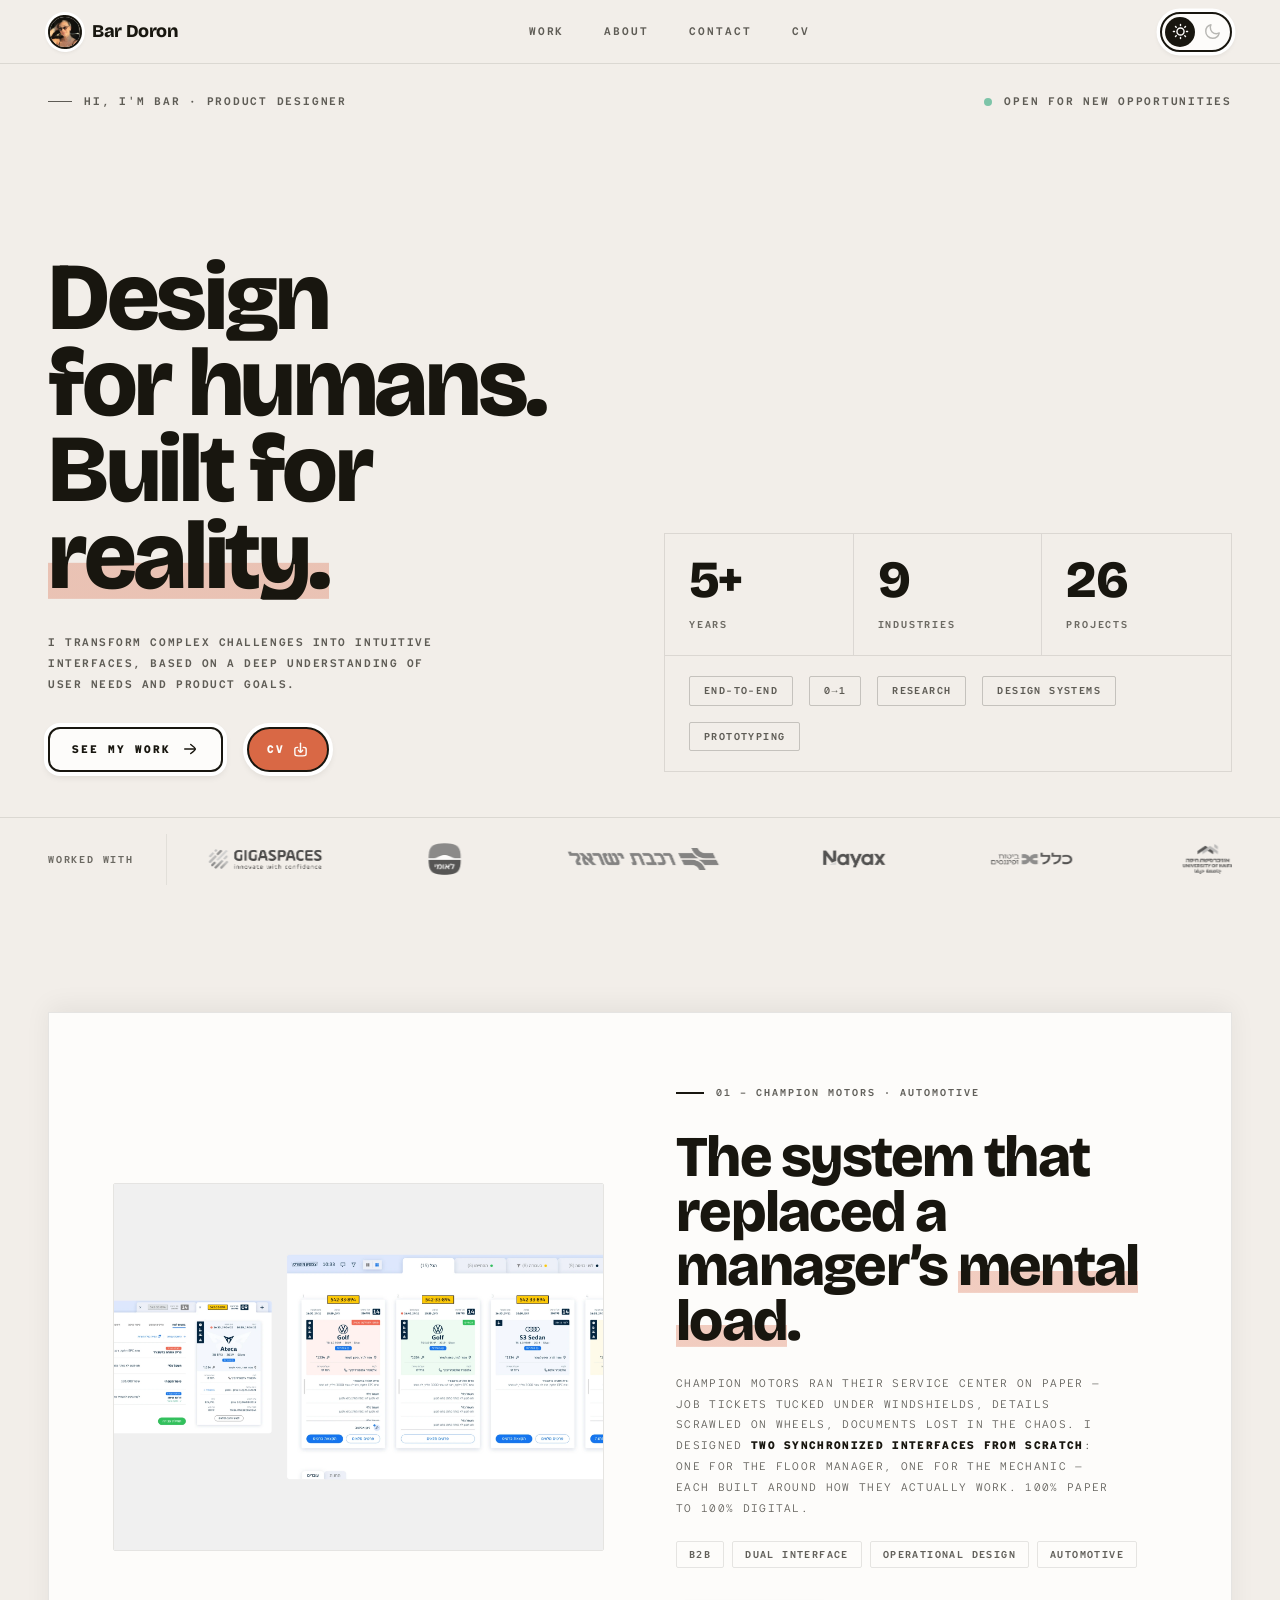
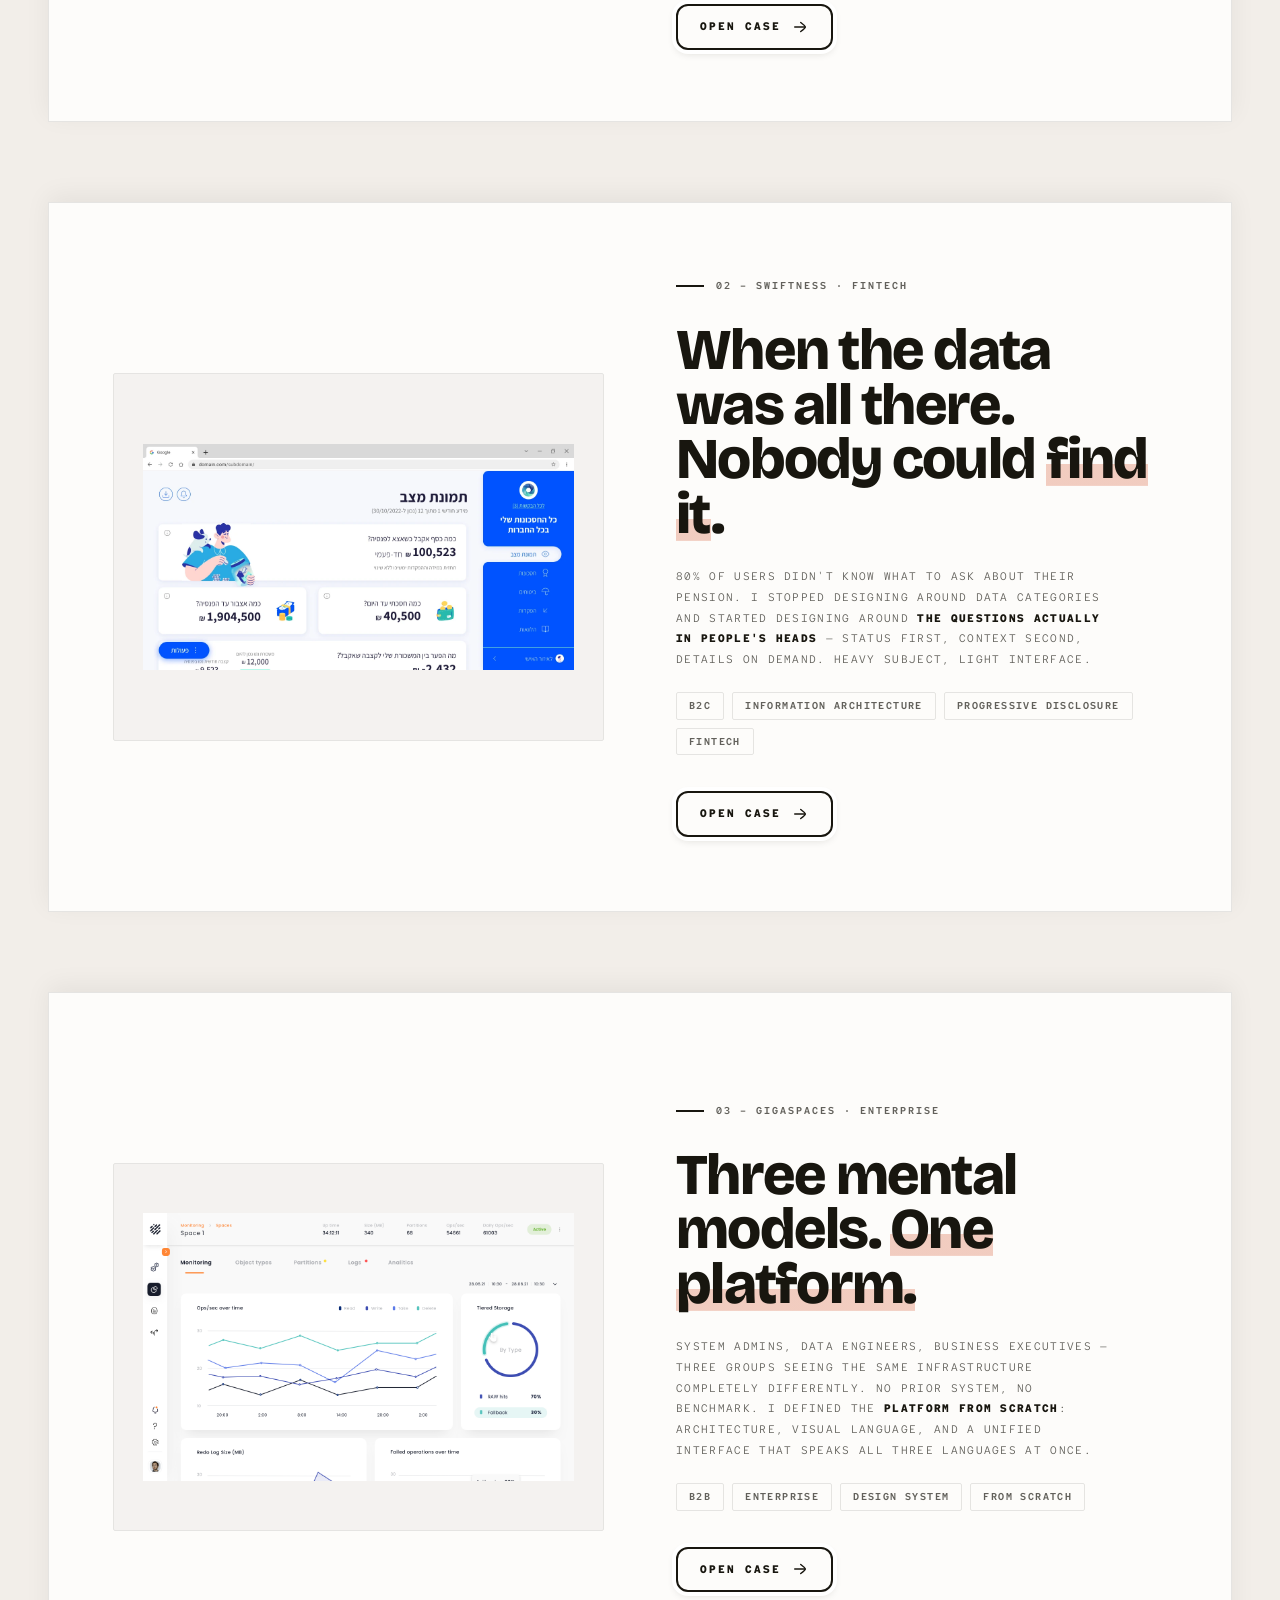
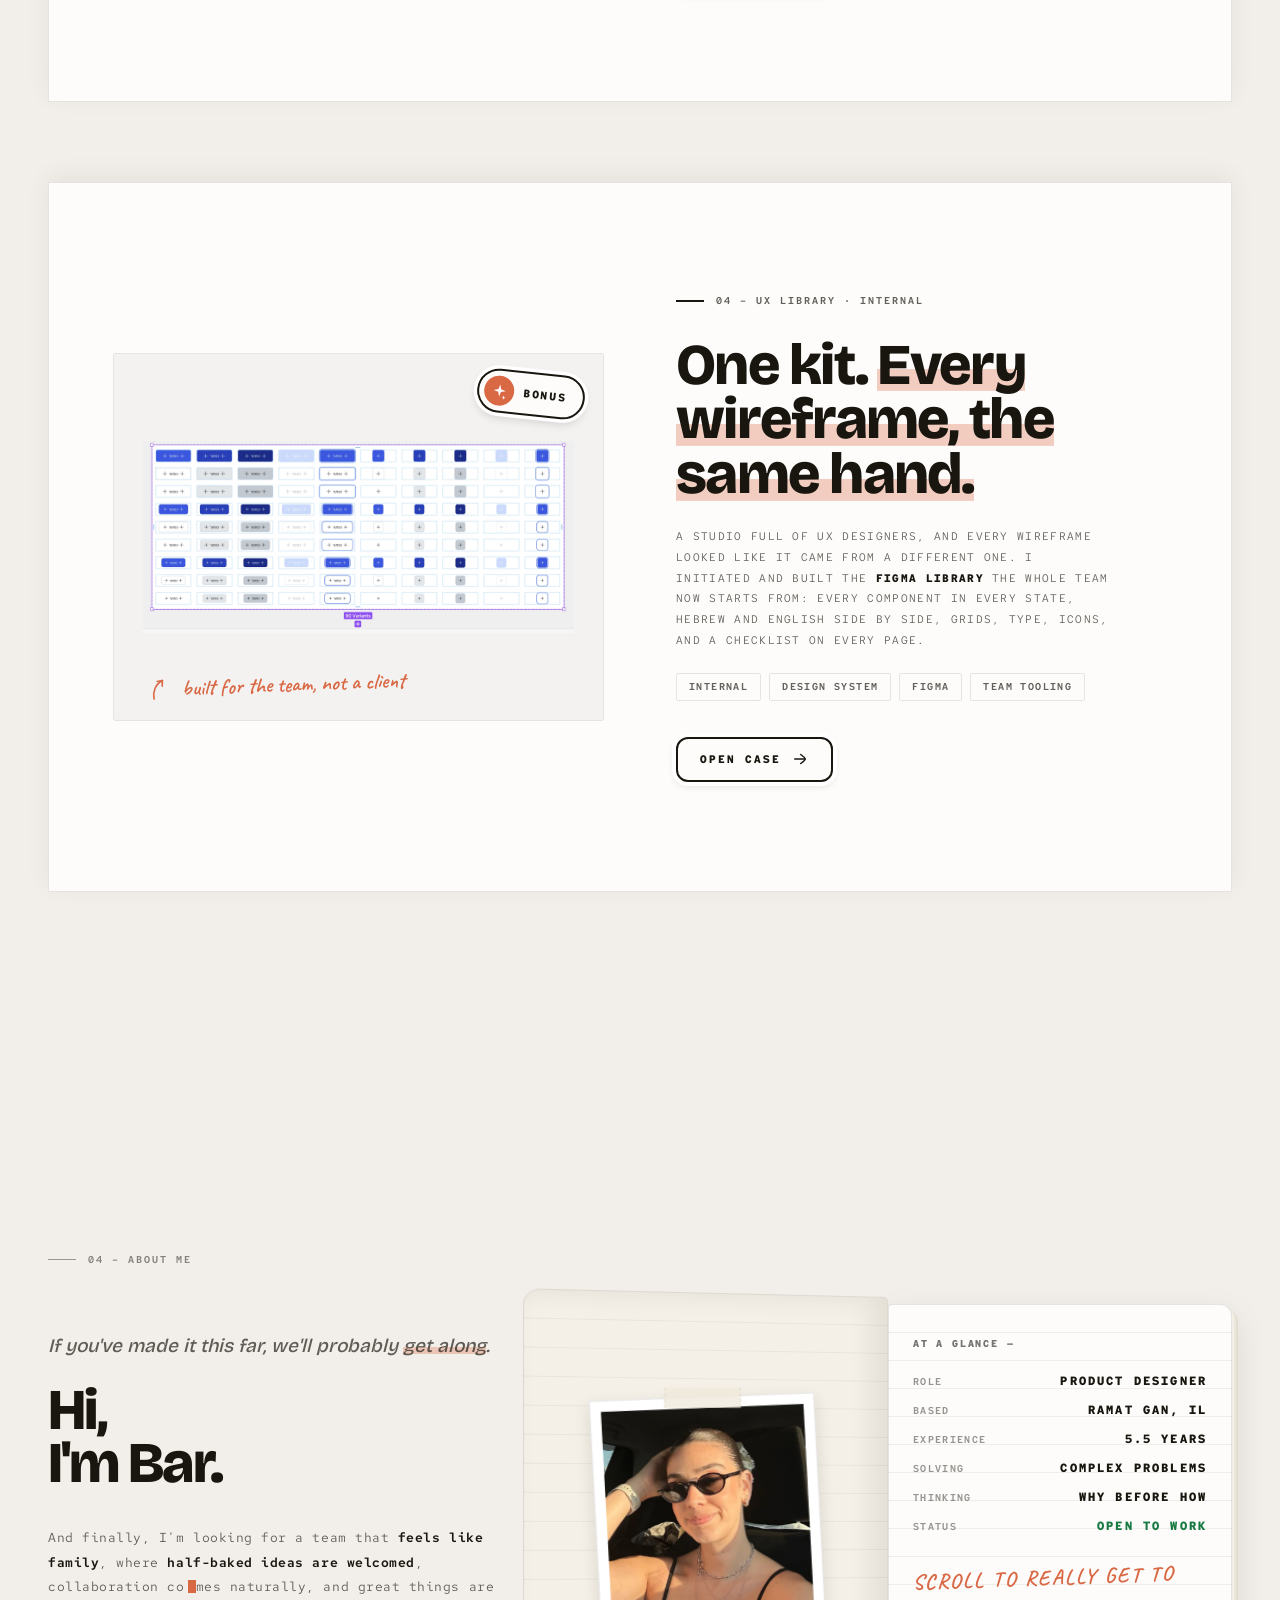
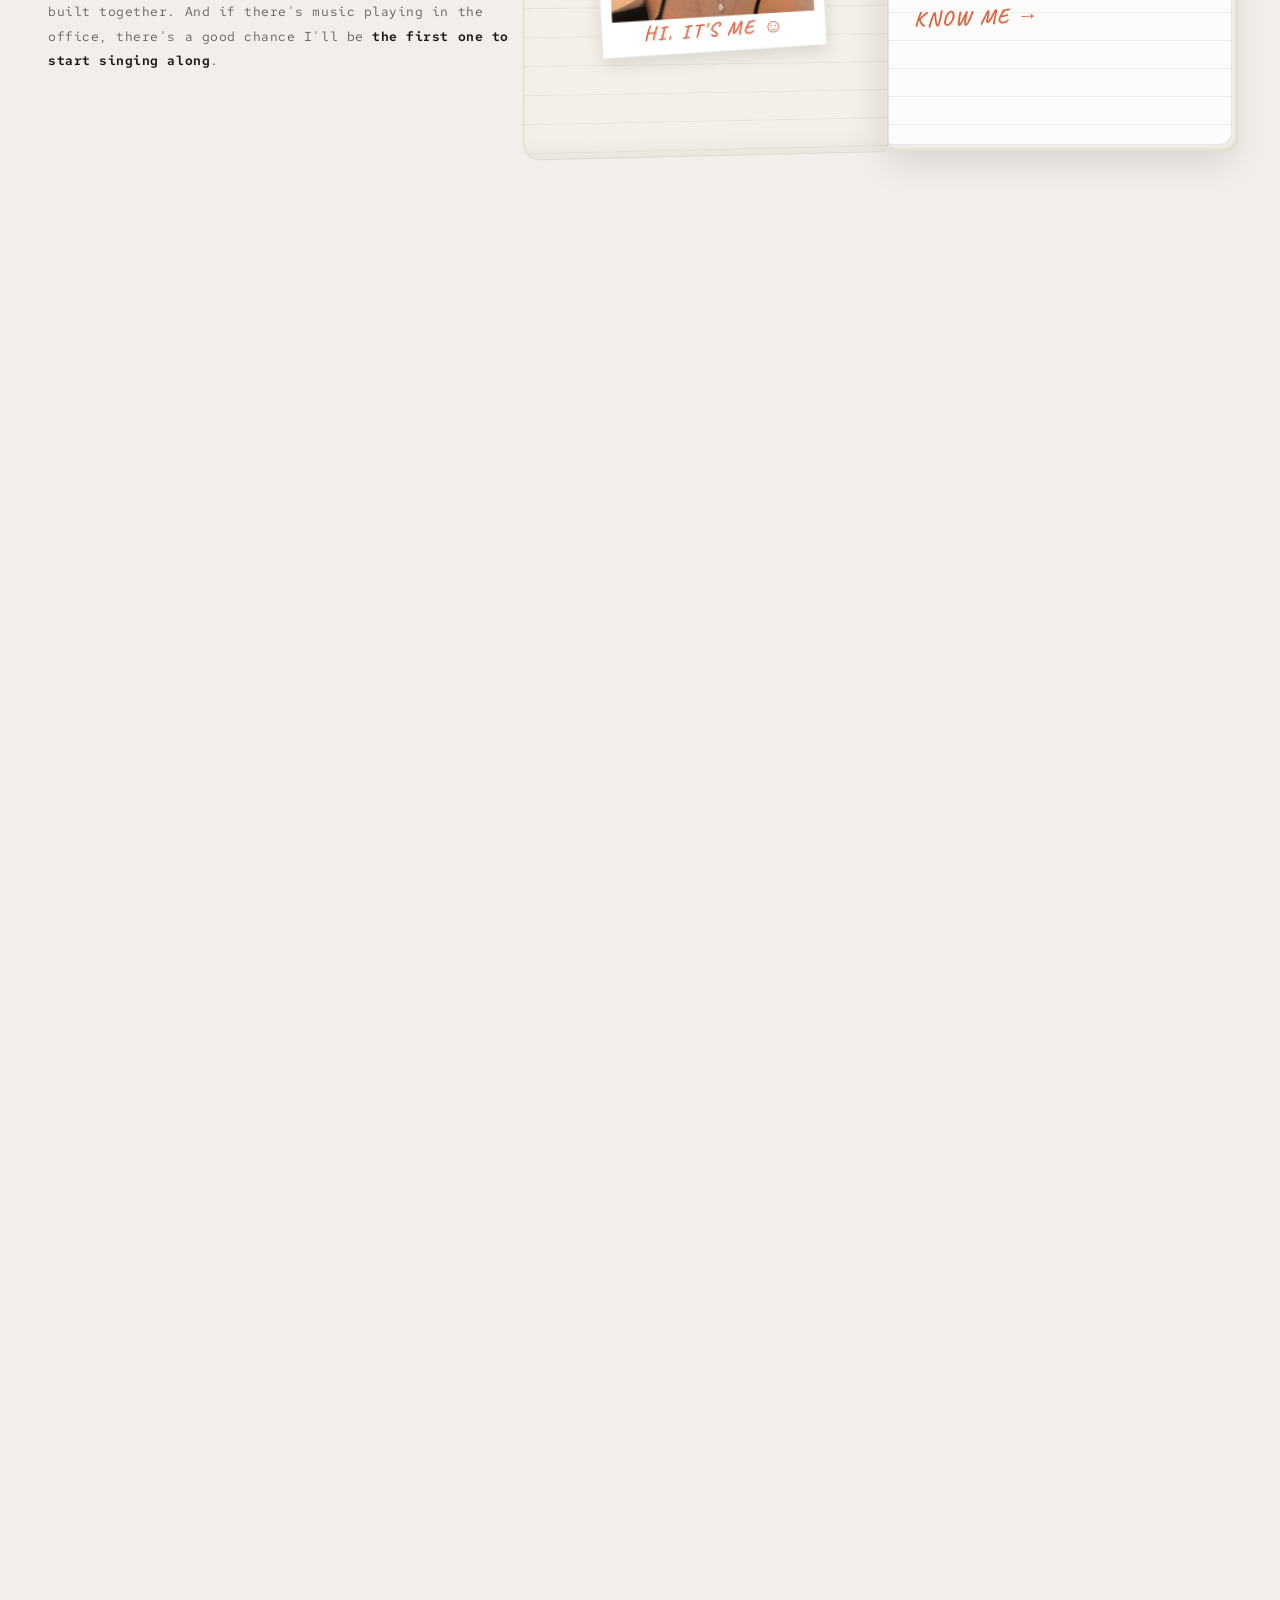
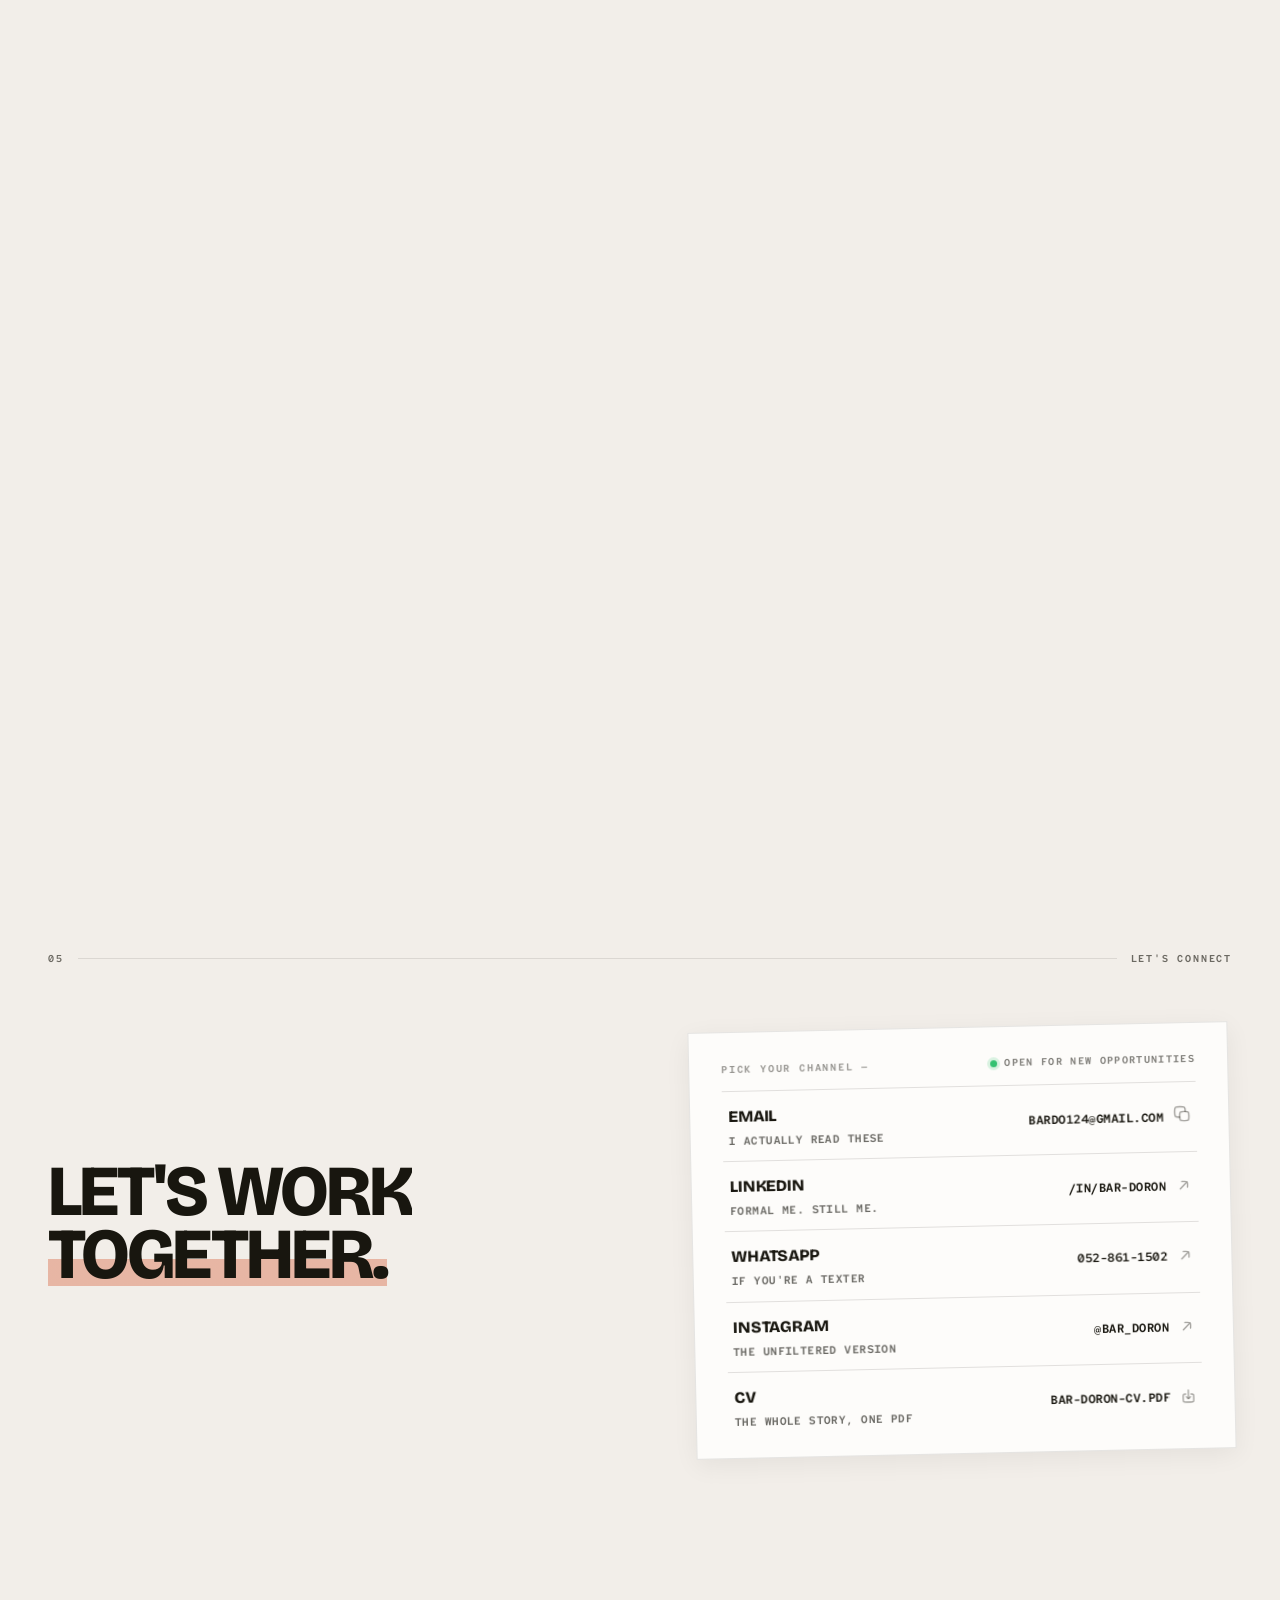
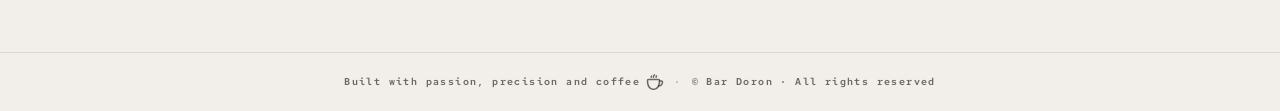
==== commit 27e85e0c: "Update index.html" ====
--- a/index.html
+++ b/index.html
@@ -397,7 +397,7 @@
       text-decoration: none; cursor: none;
       border: 2px solid #18160F;
       box-shadow: 0 0 0 4px #FFFFFF, 0 3px 8px rgba(24,22,15,.16);
-      transform: rotate(none);
+      transform: rotate(0deg);
       transition: transform .35s cubic-bezier(.22,1,.36,1), box-shadow .35s;
     }
     .btn-sticker-cv:hover {
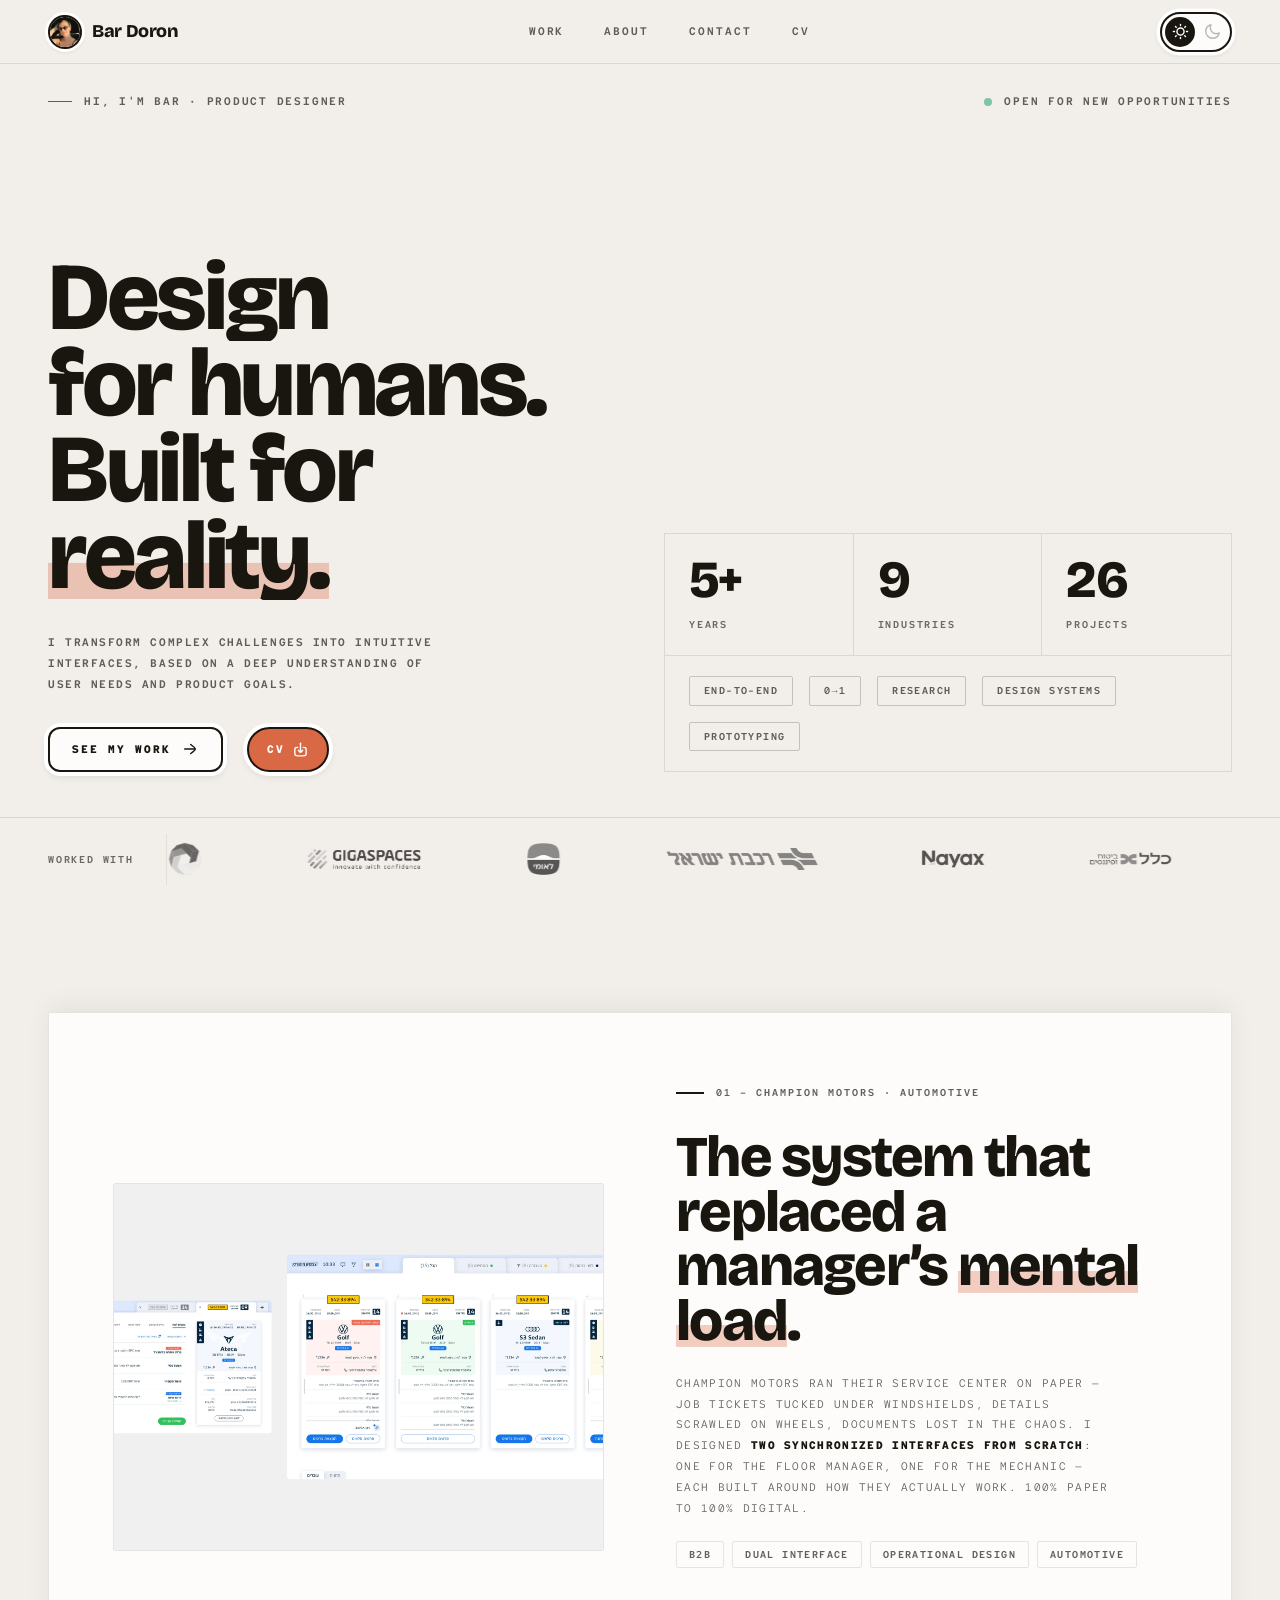
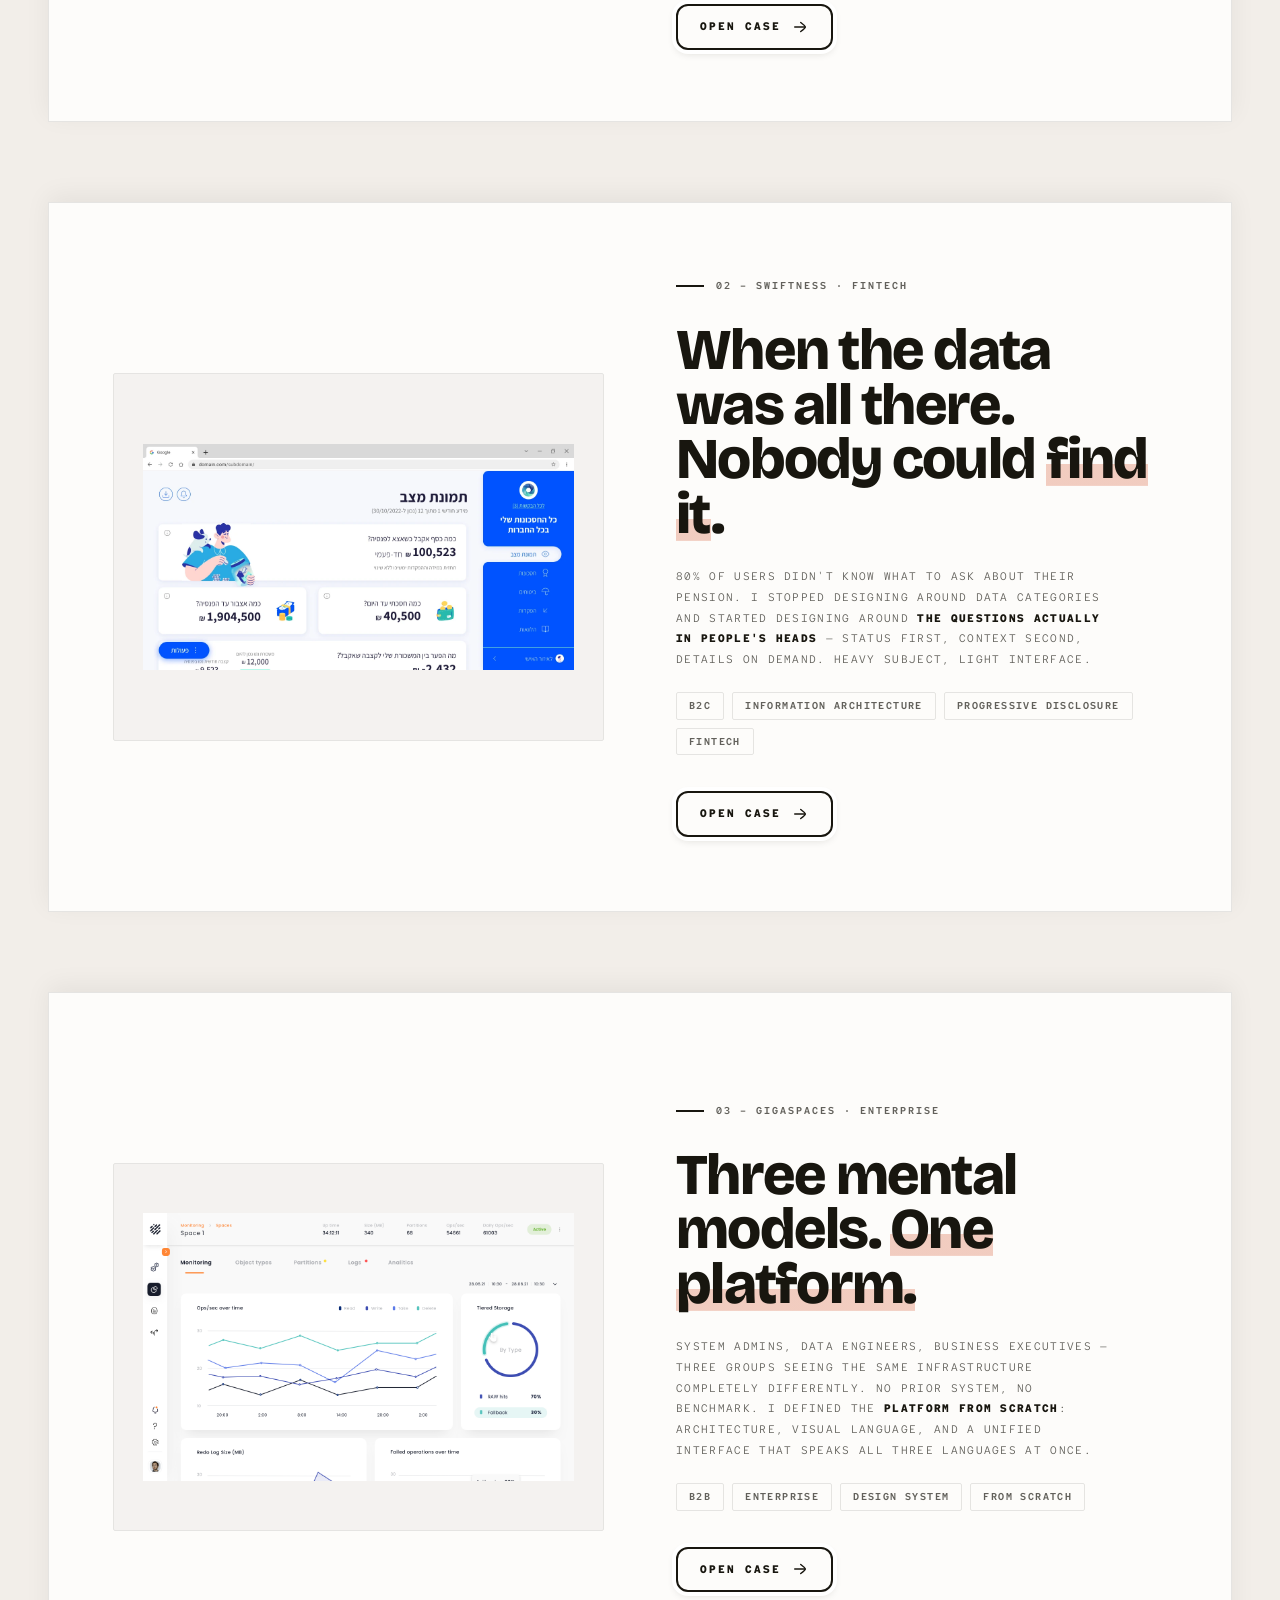
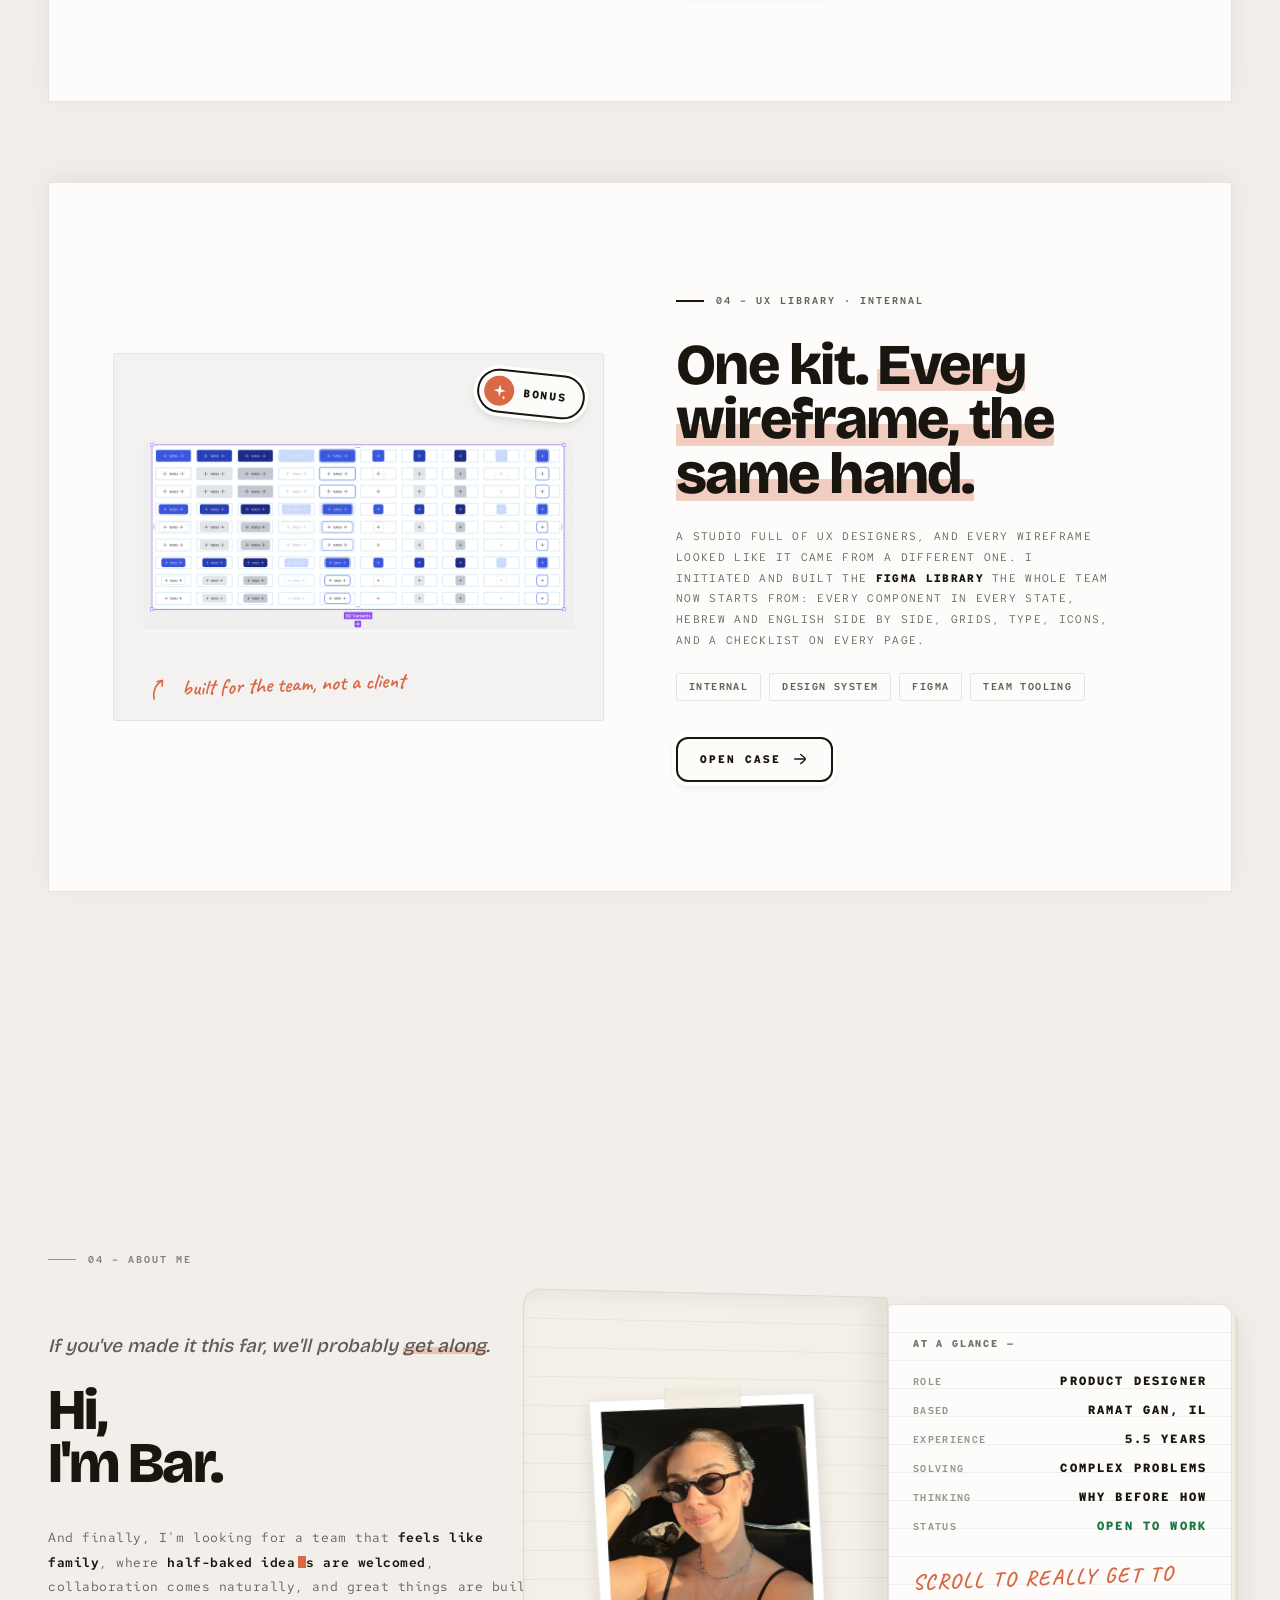
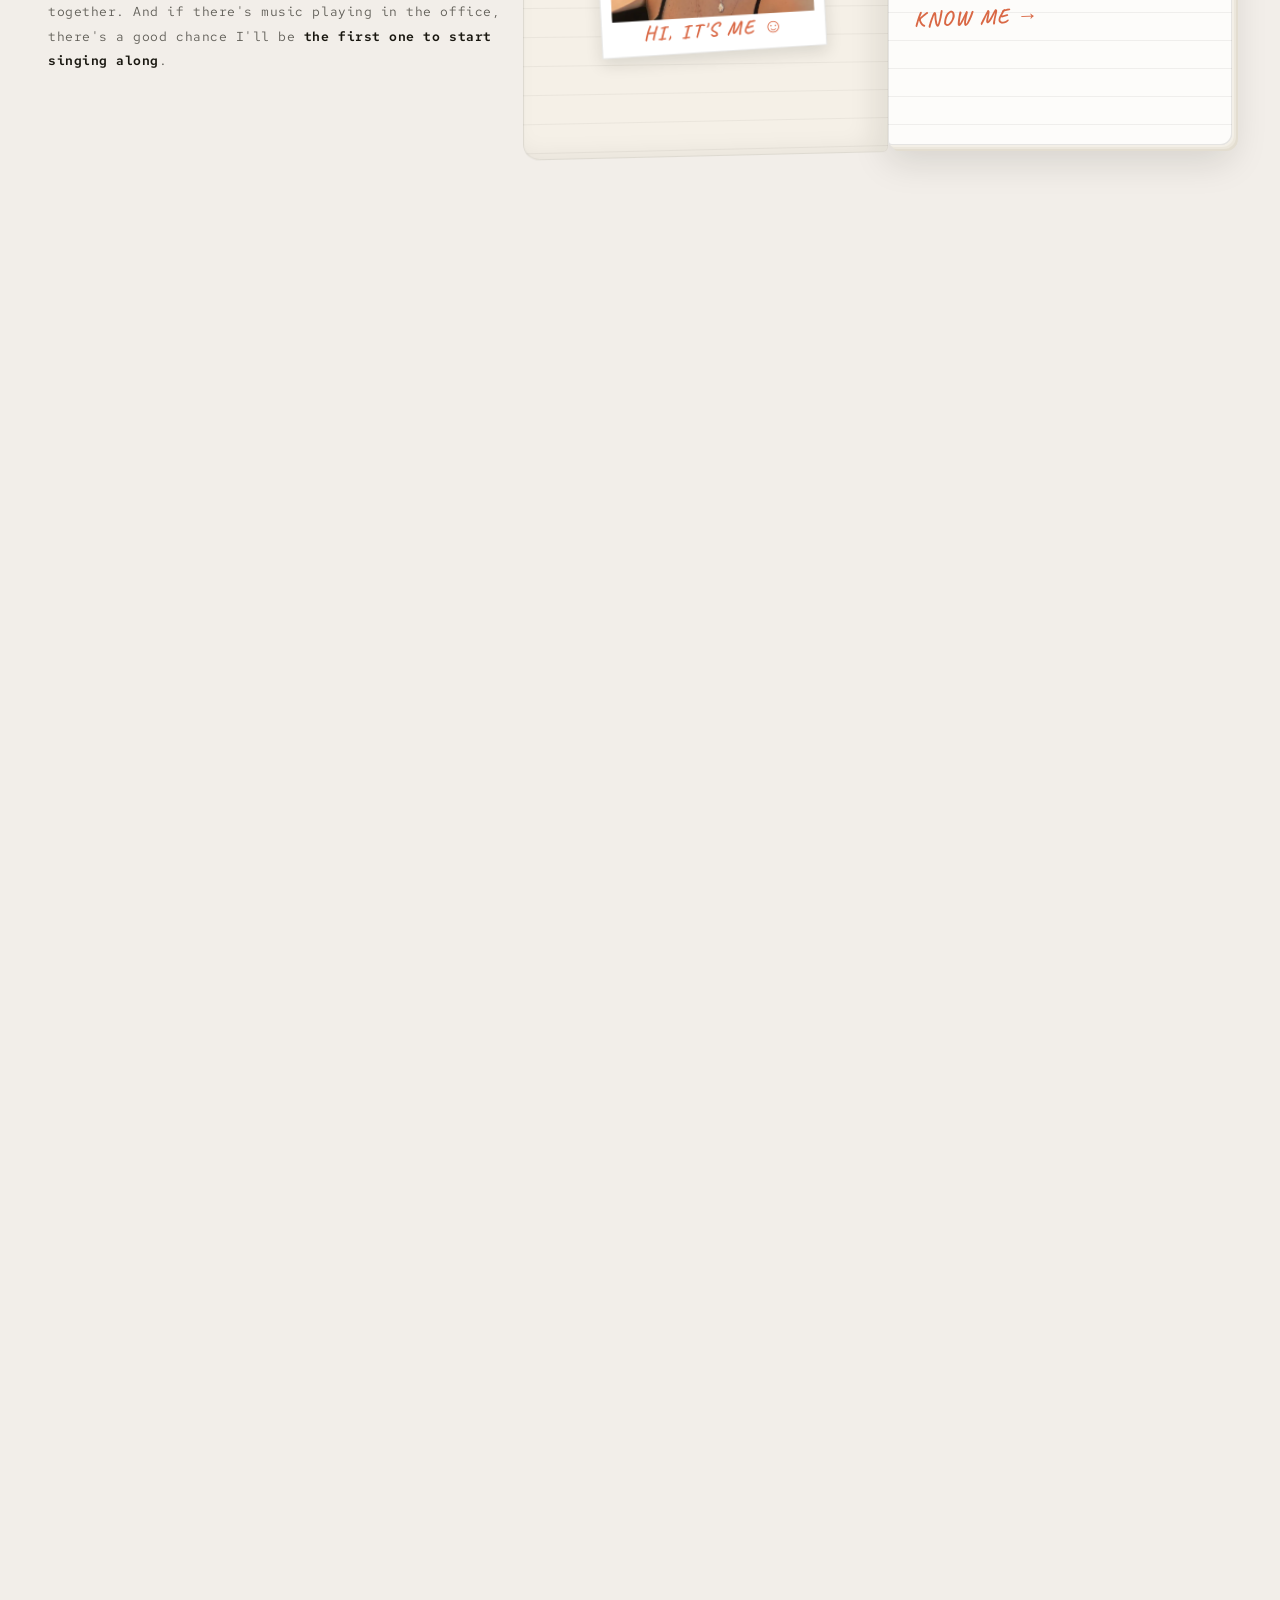
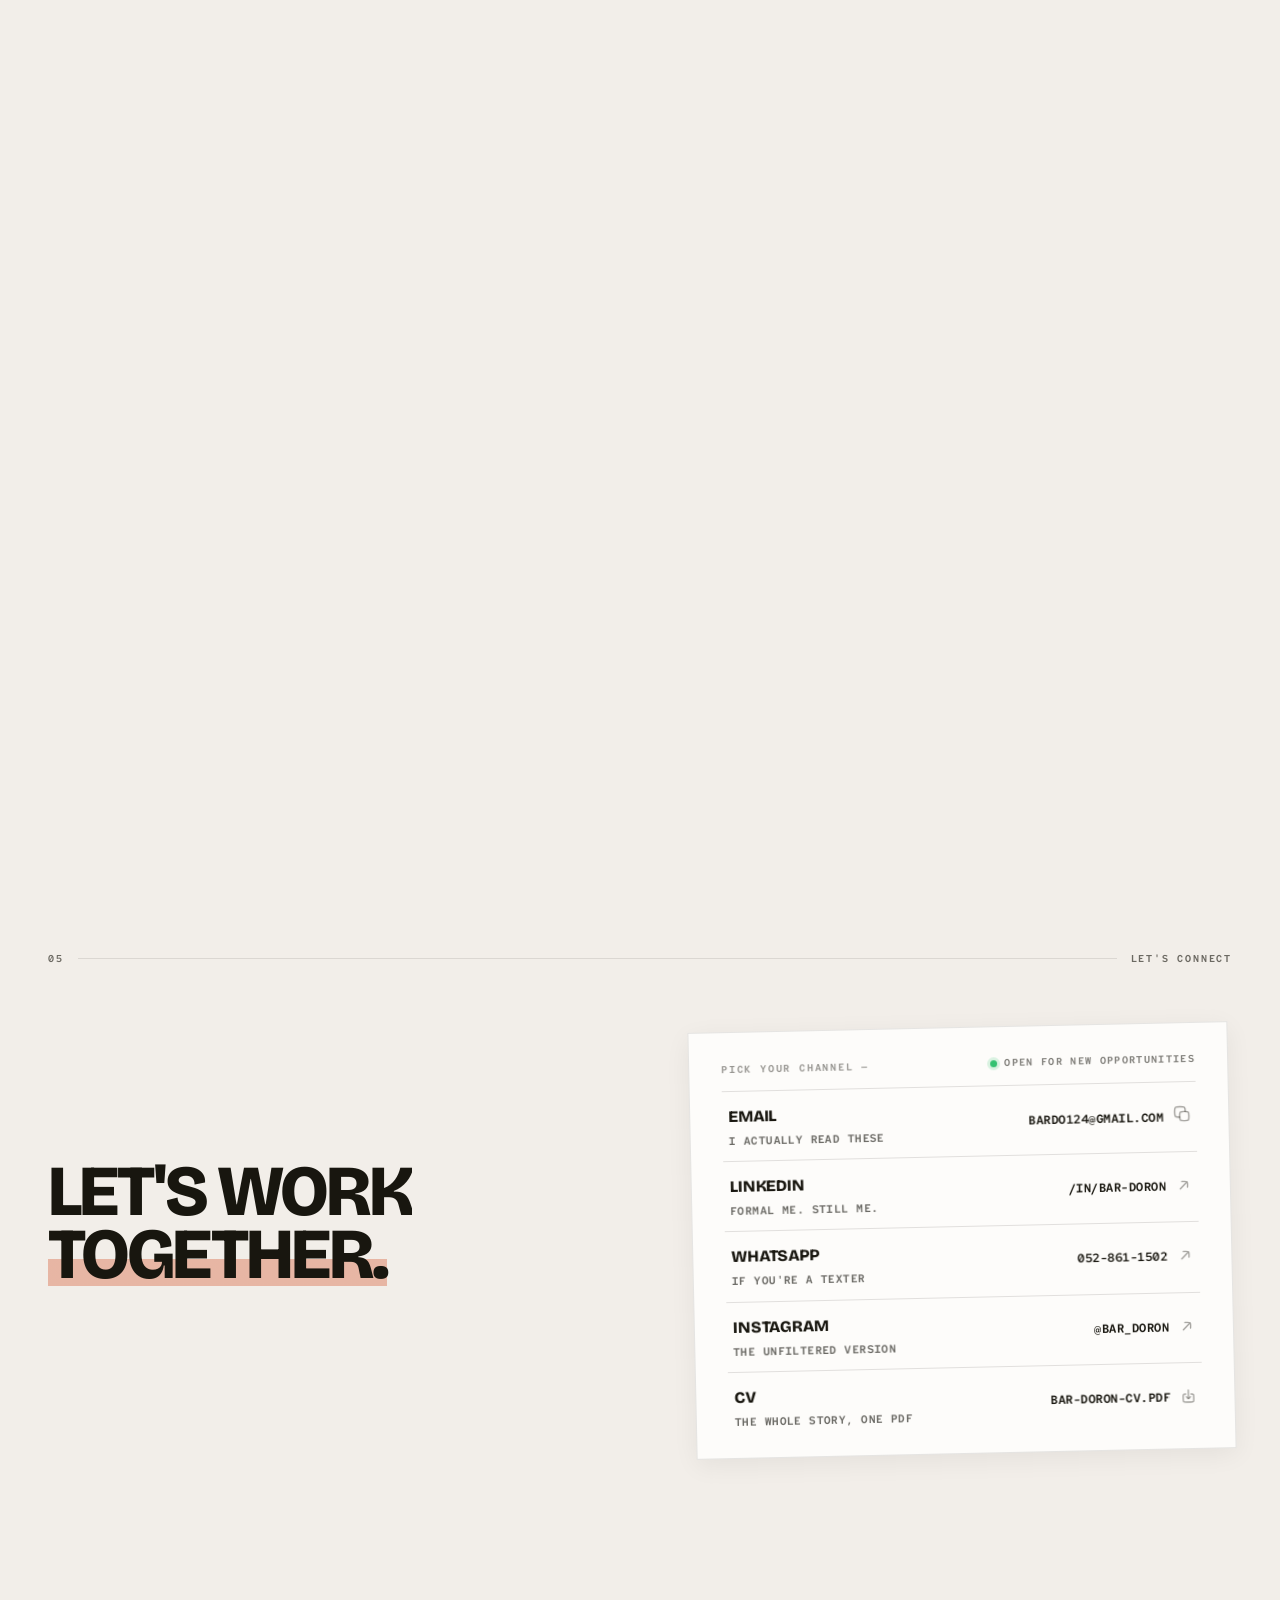
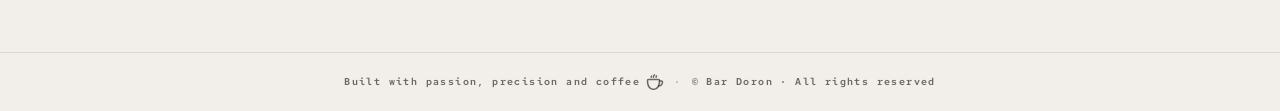
==== commit 9296a0d6: "Update index.html" ====
--- a/index.html
+++ b/index.html
@@ -401,7 +401,7 @@
       transition: transform .35s cubic-bezier(.22,1,.36,1), box-shadow .35s;
     }
     .btn-sticker-cv:hover {
-      transform: rotate(0deg) scale(1.05);
+      transform: rotate(3deg) scale(1.05);
       box-shadow: 0 0 0 4px #FFFFFF, 0 7px 16px rgba(24,22,15,.22);
     }
     .cv-arrow { font-size: 13px; }
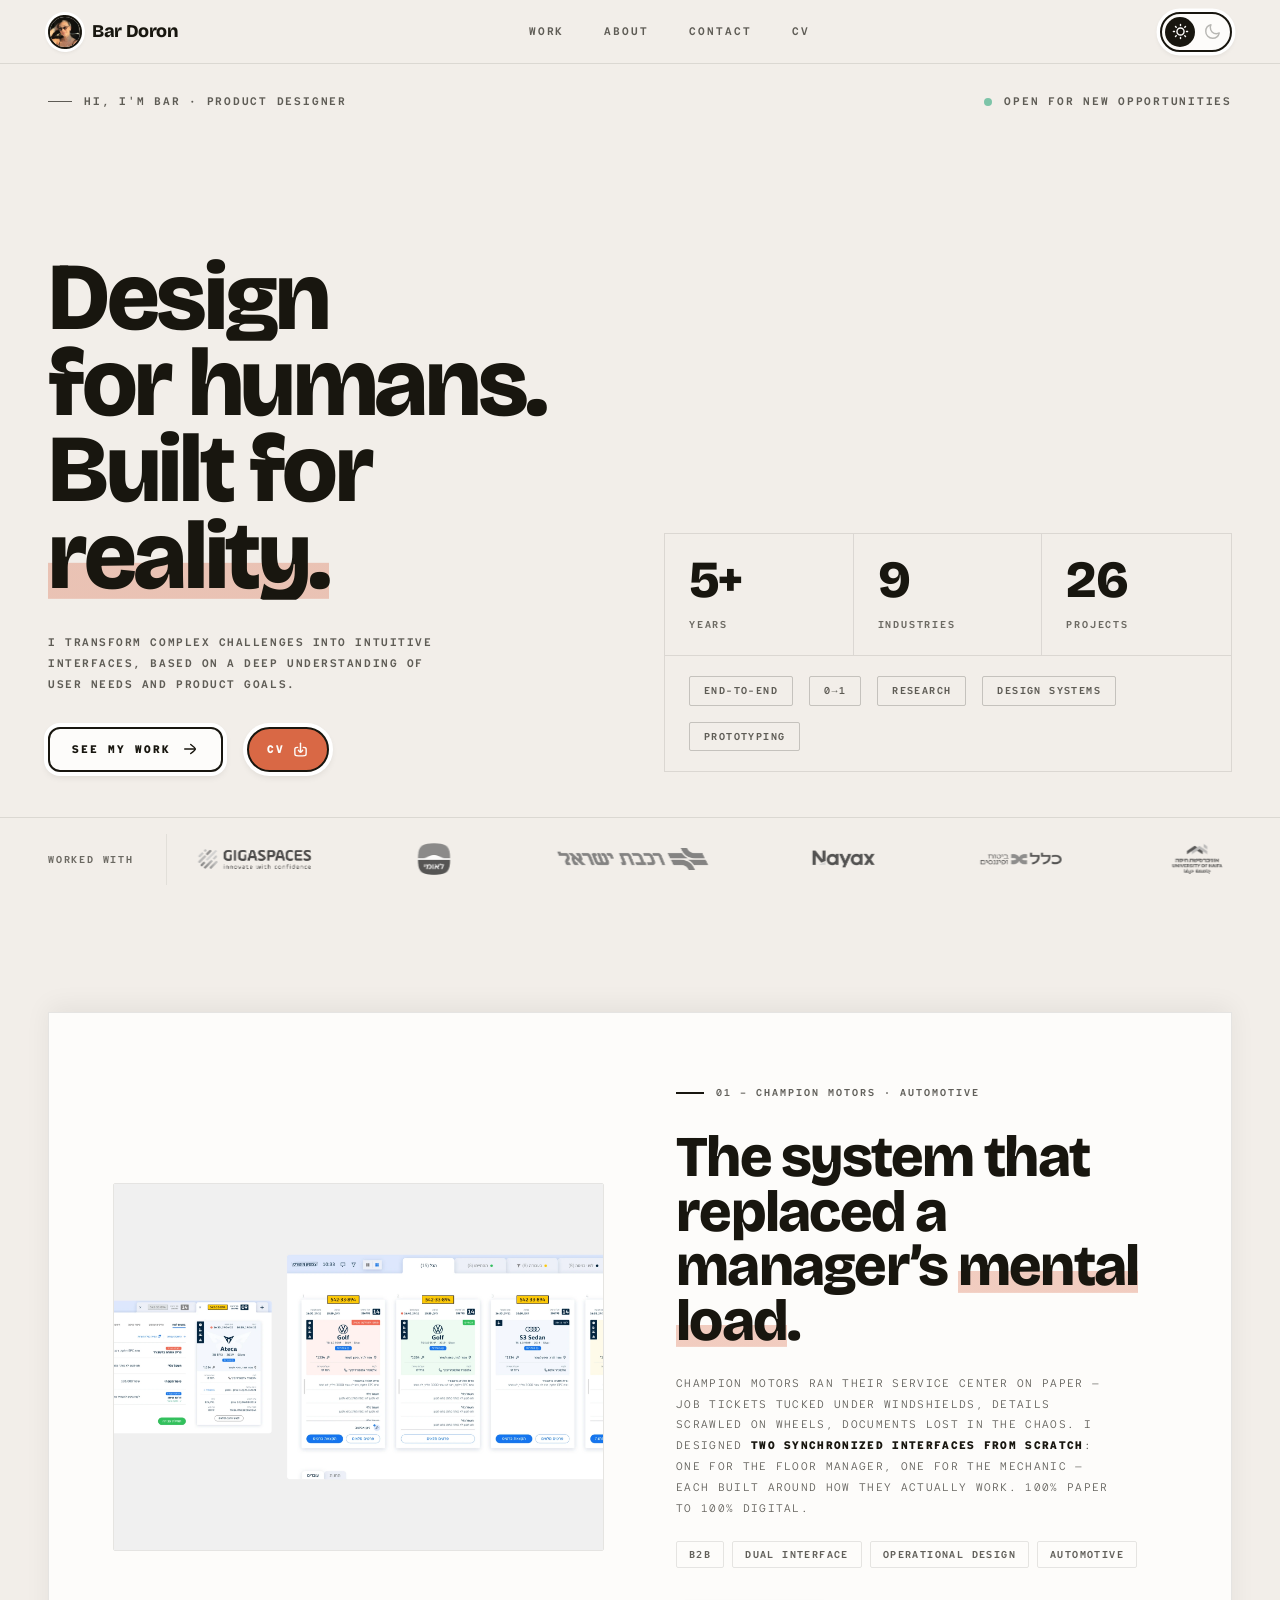
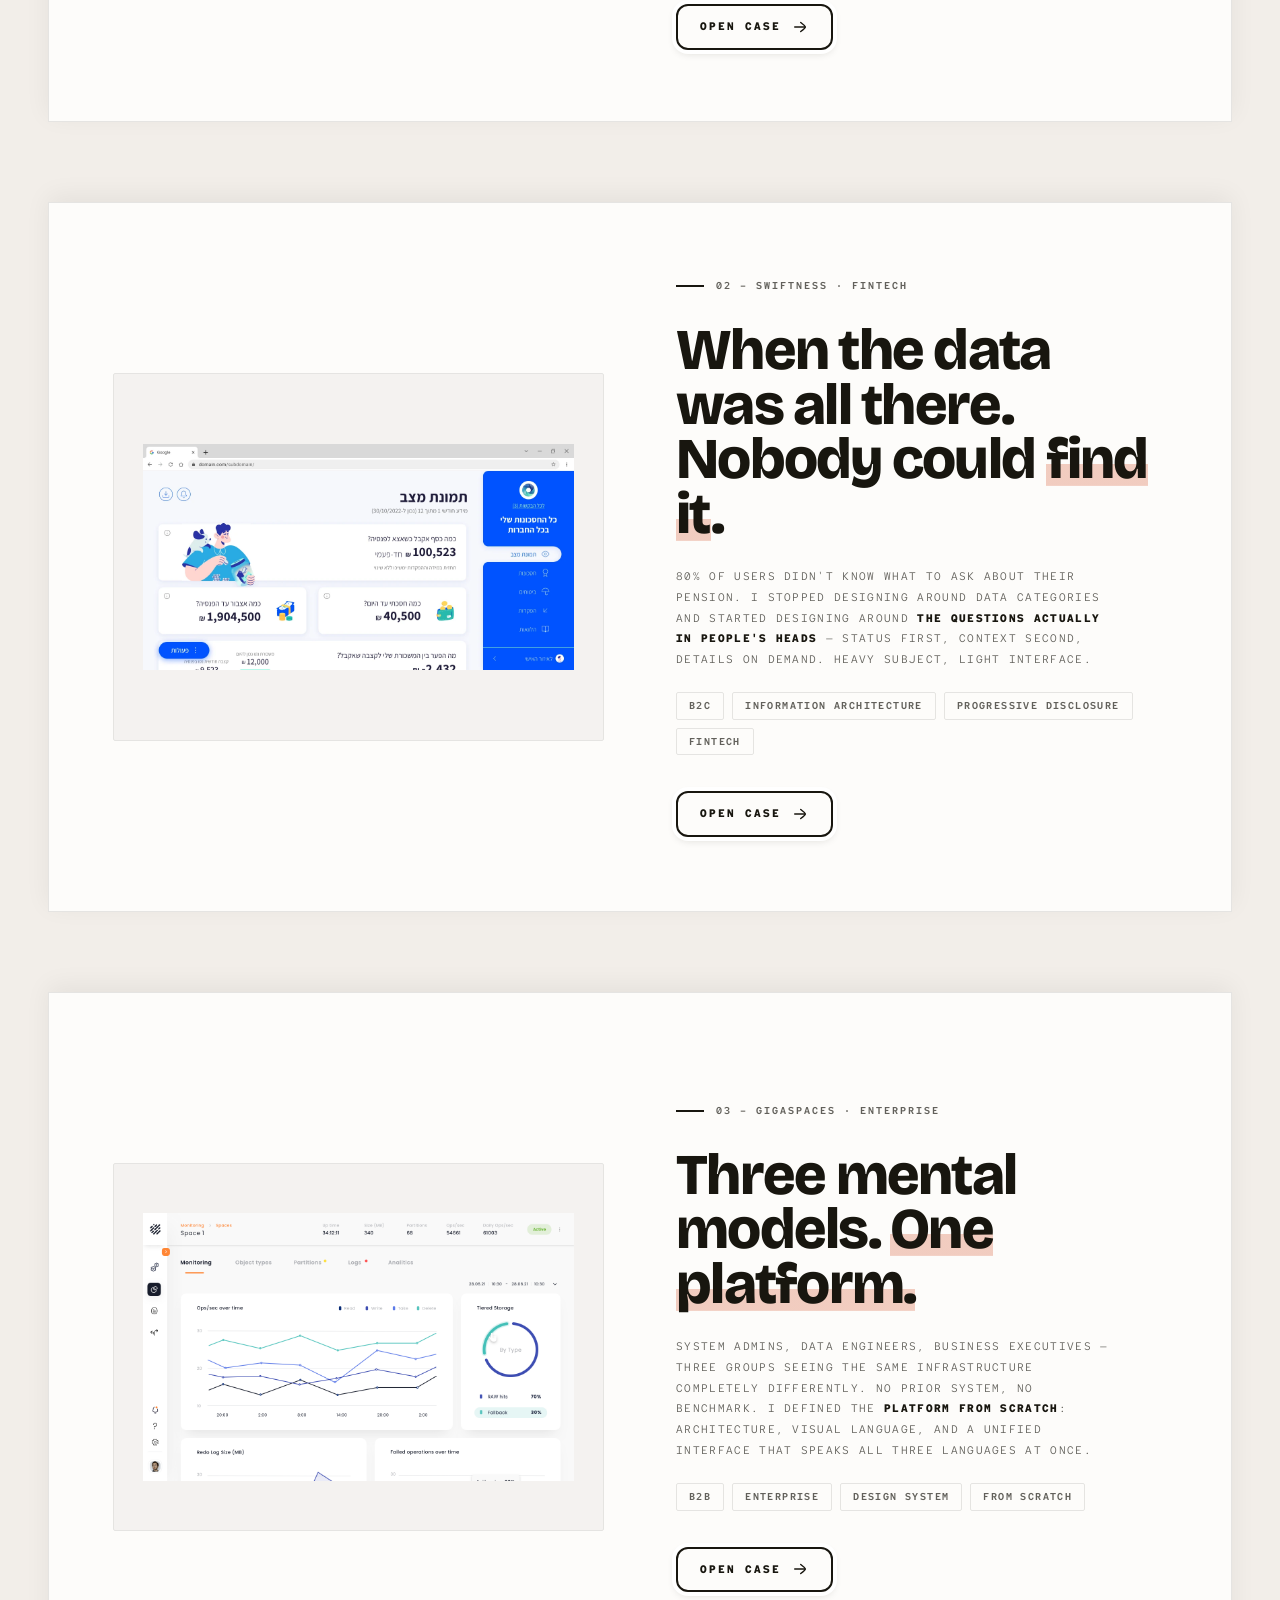
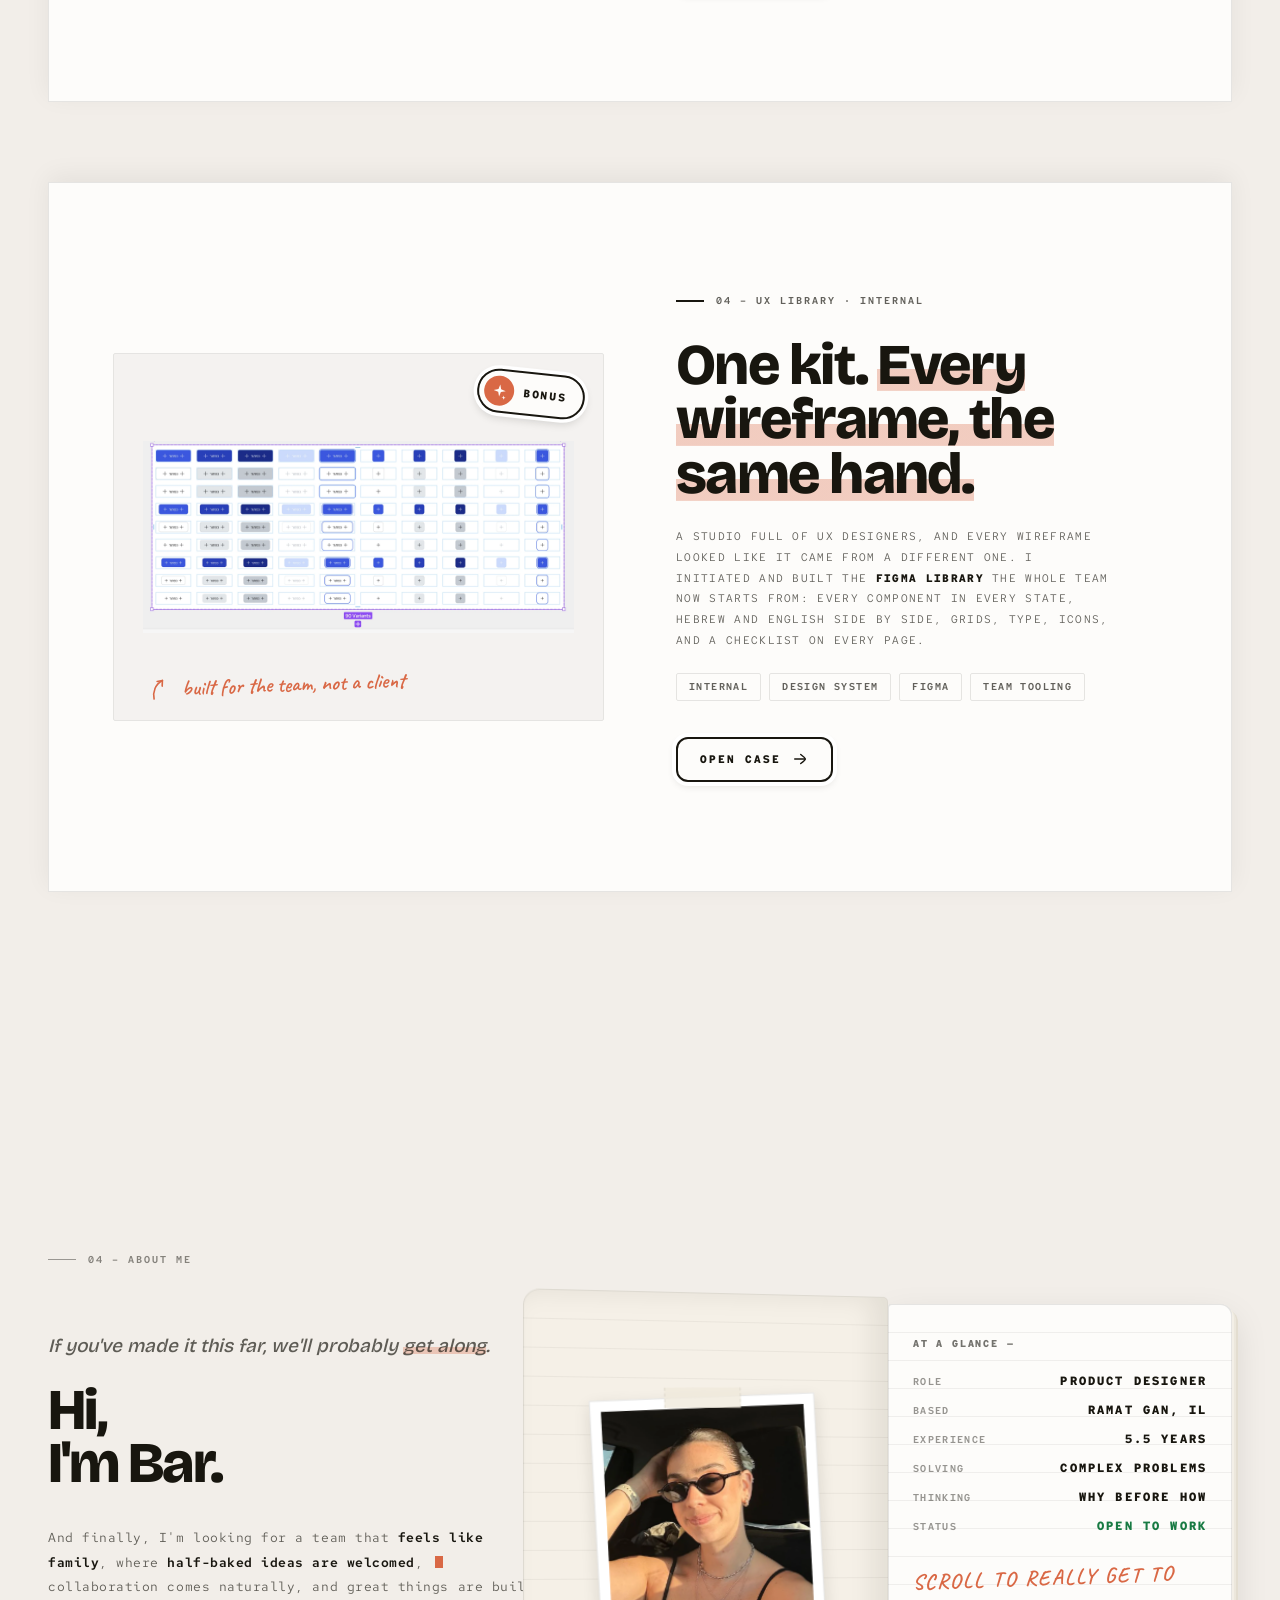
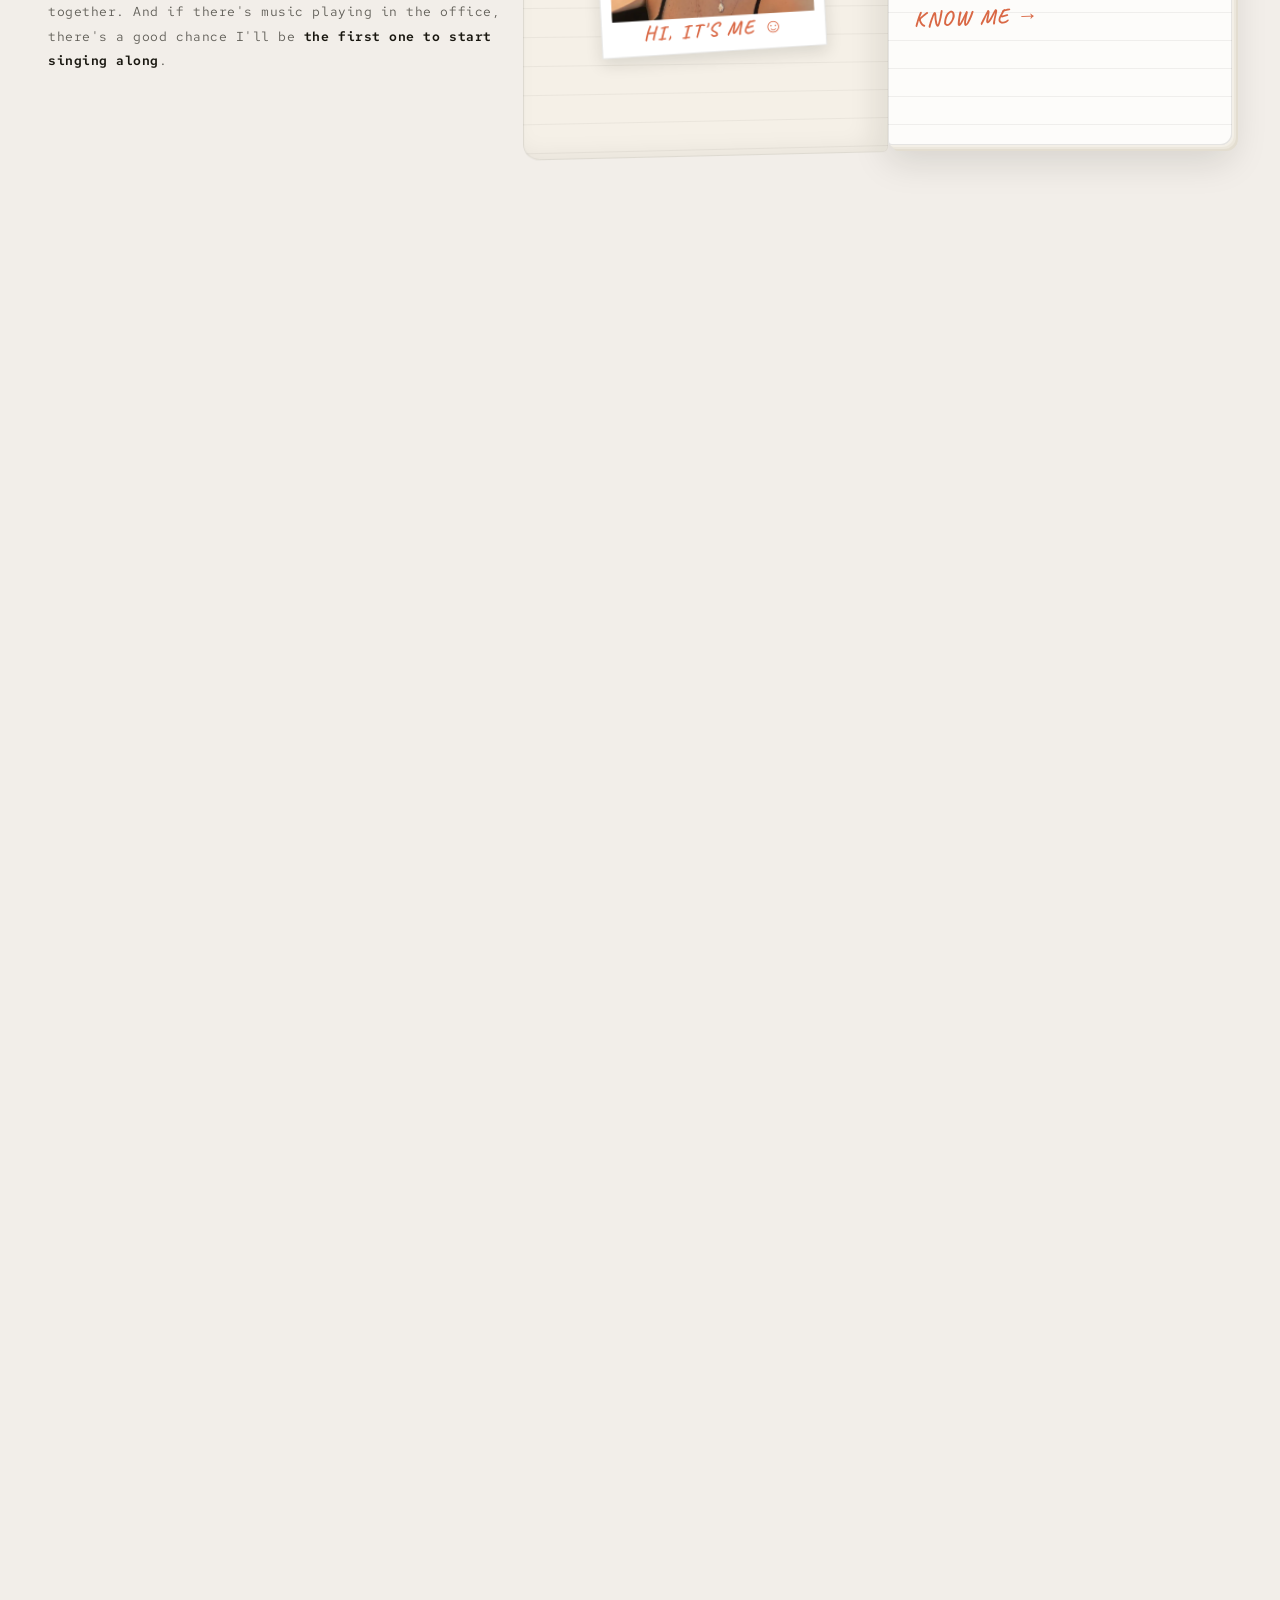
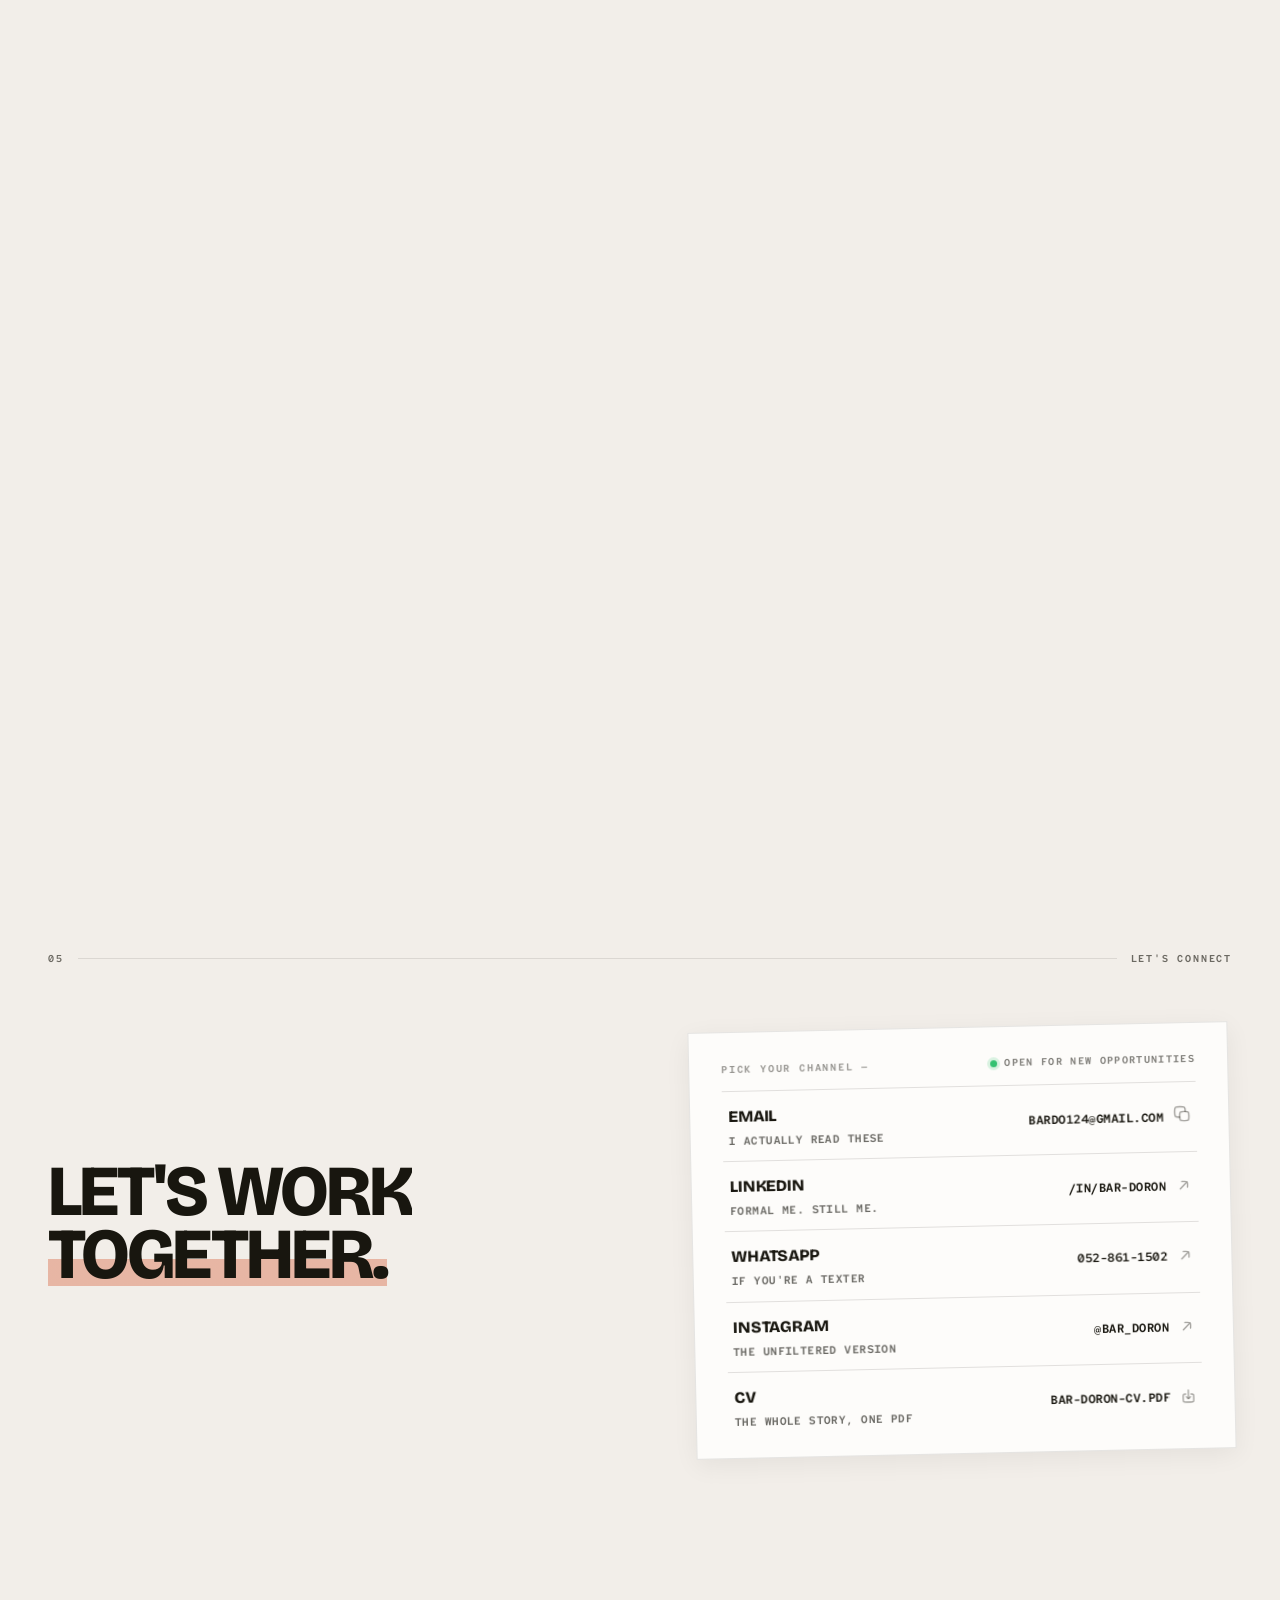
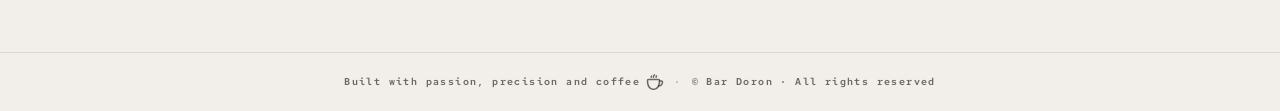
==== commit 4453b0b0: "Add Clarity visitor analytics with ref tags and click events Co-Authored-By: Claude Opus 5.5 <norepl" ====
--- a/index.html
+++ b/index.html
@@ -2157,6 +2157,7 @@
       #about .nb-pins-page .nb-stampfield { zoom: 0.5; }
     }
 </style>
+<script src="assets/track.js?v=1" async></script>
 </head>
 <body>
 <a class="skip-link" href="#work">Skip to content</a>
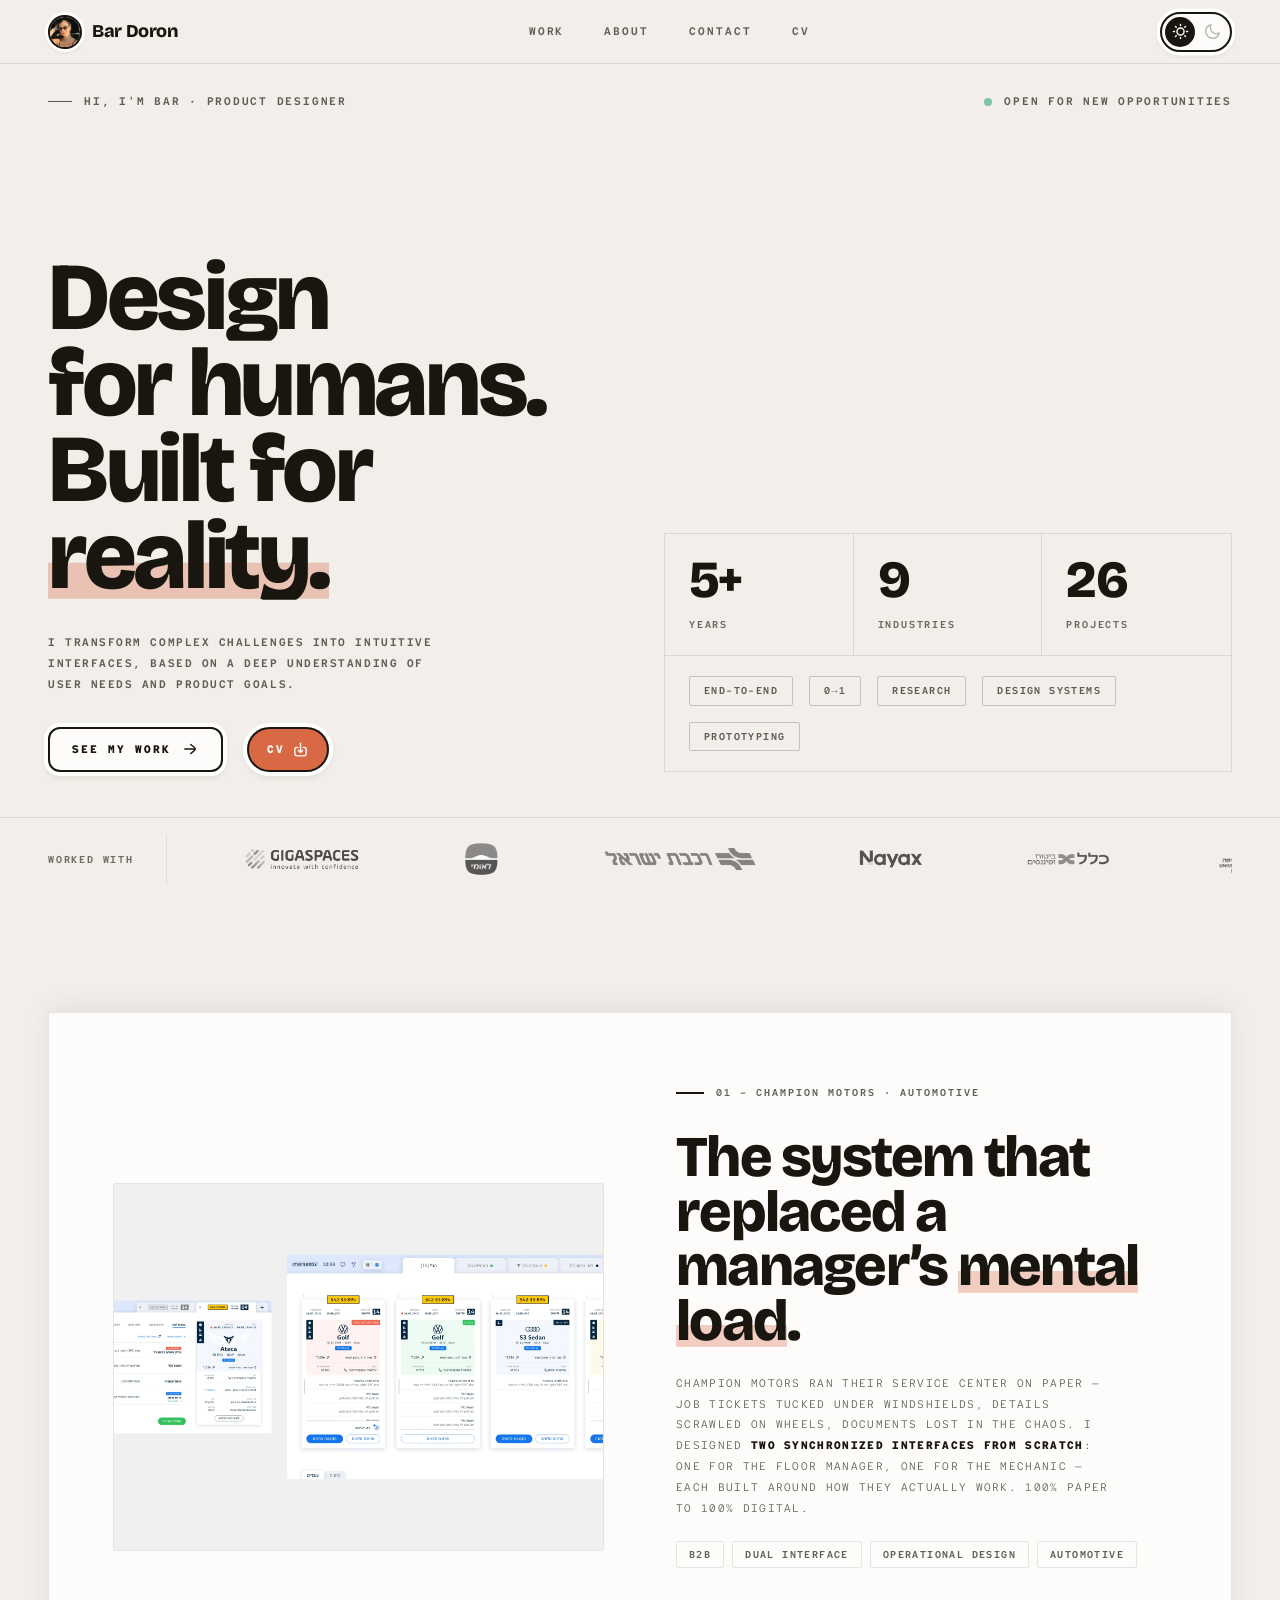
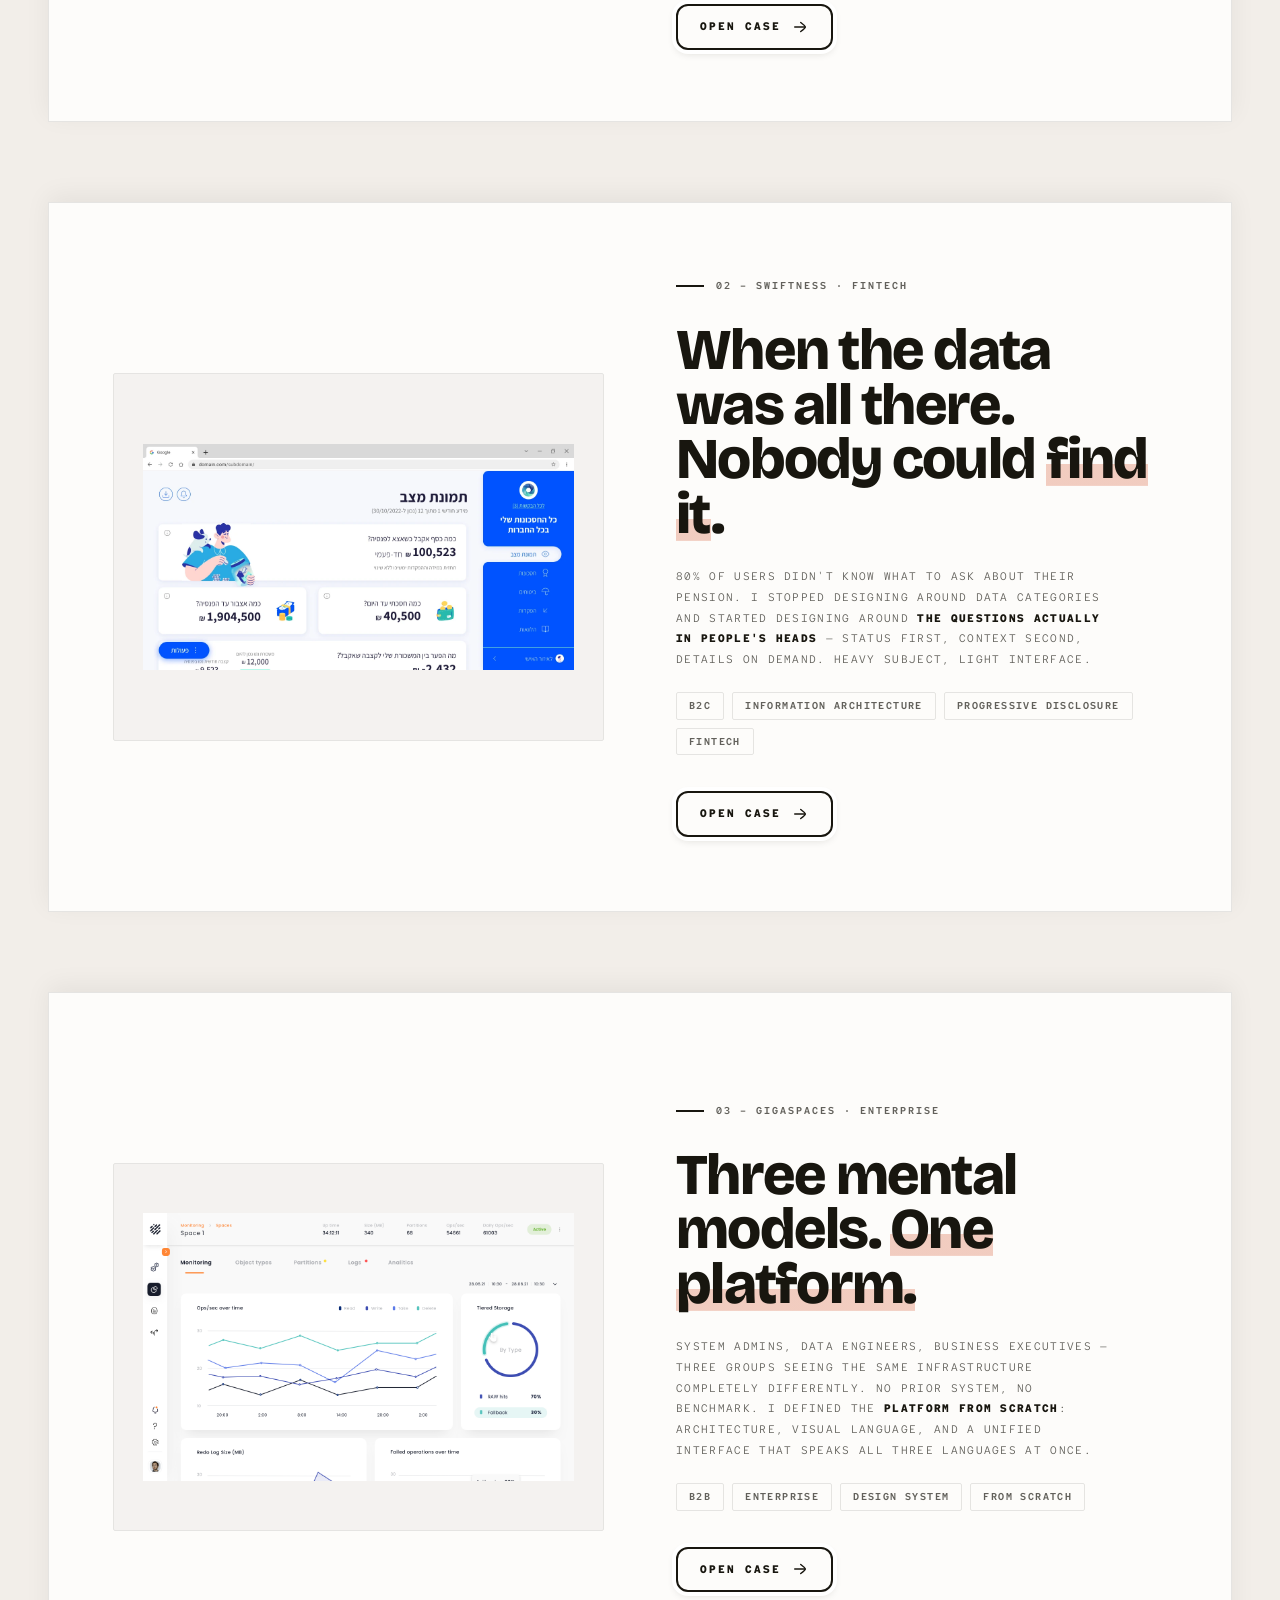
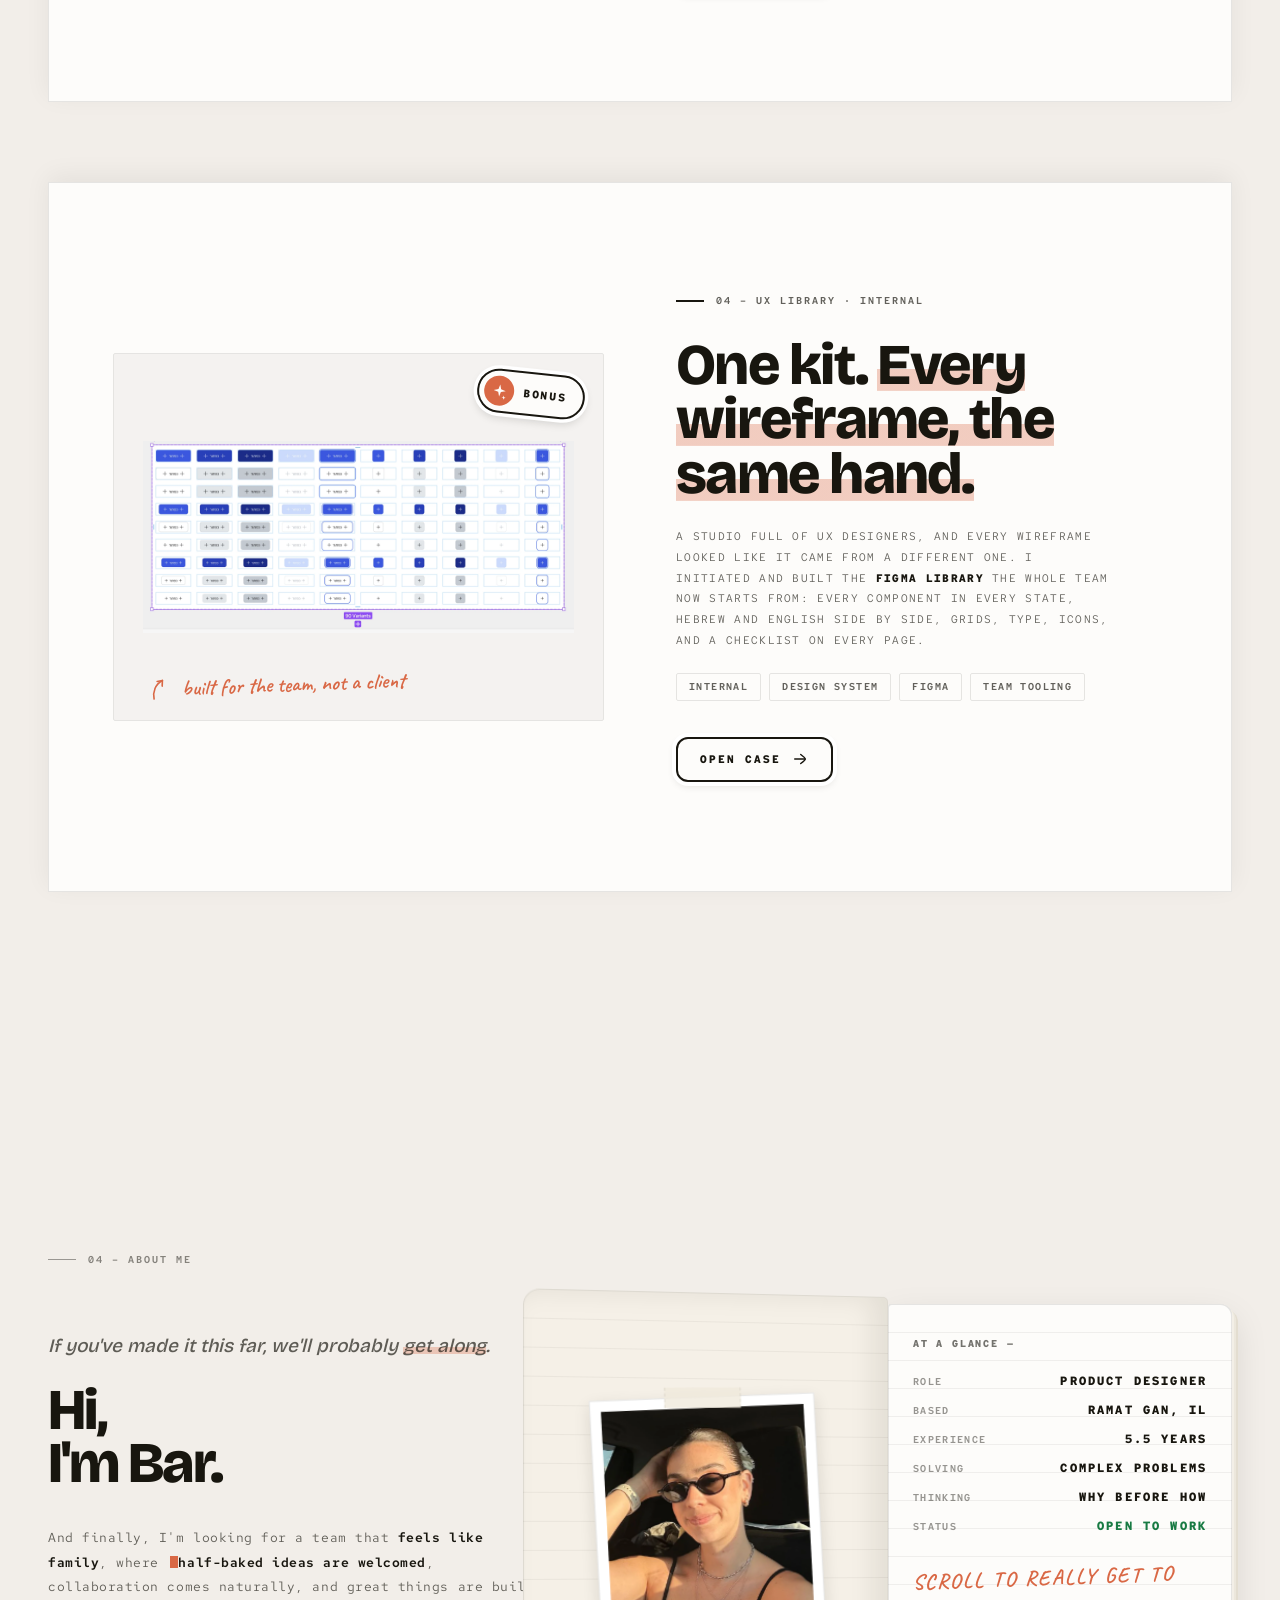
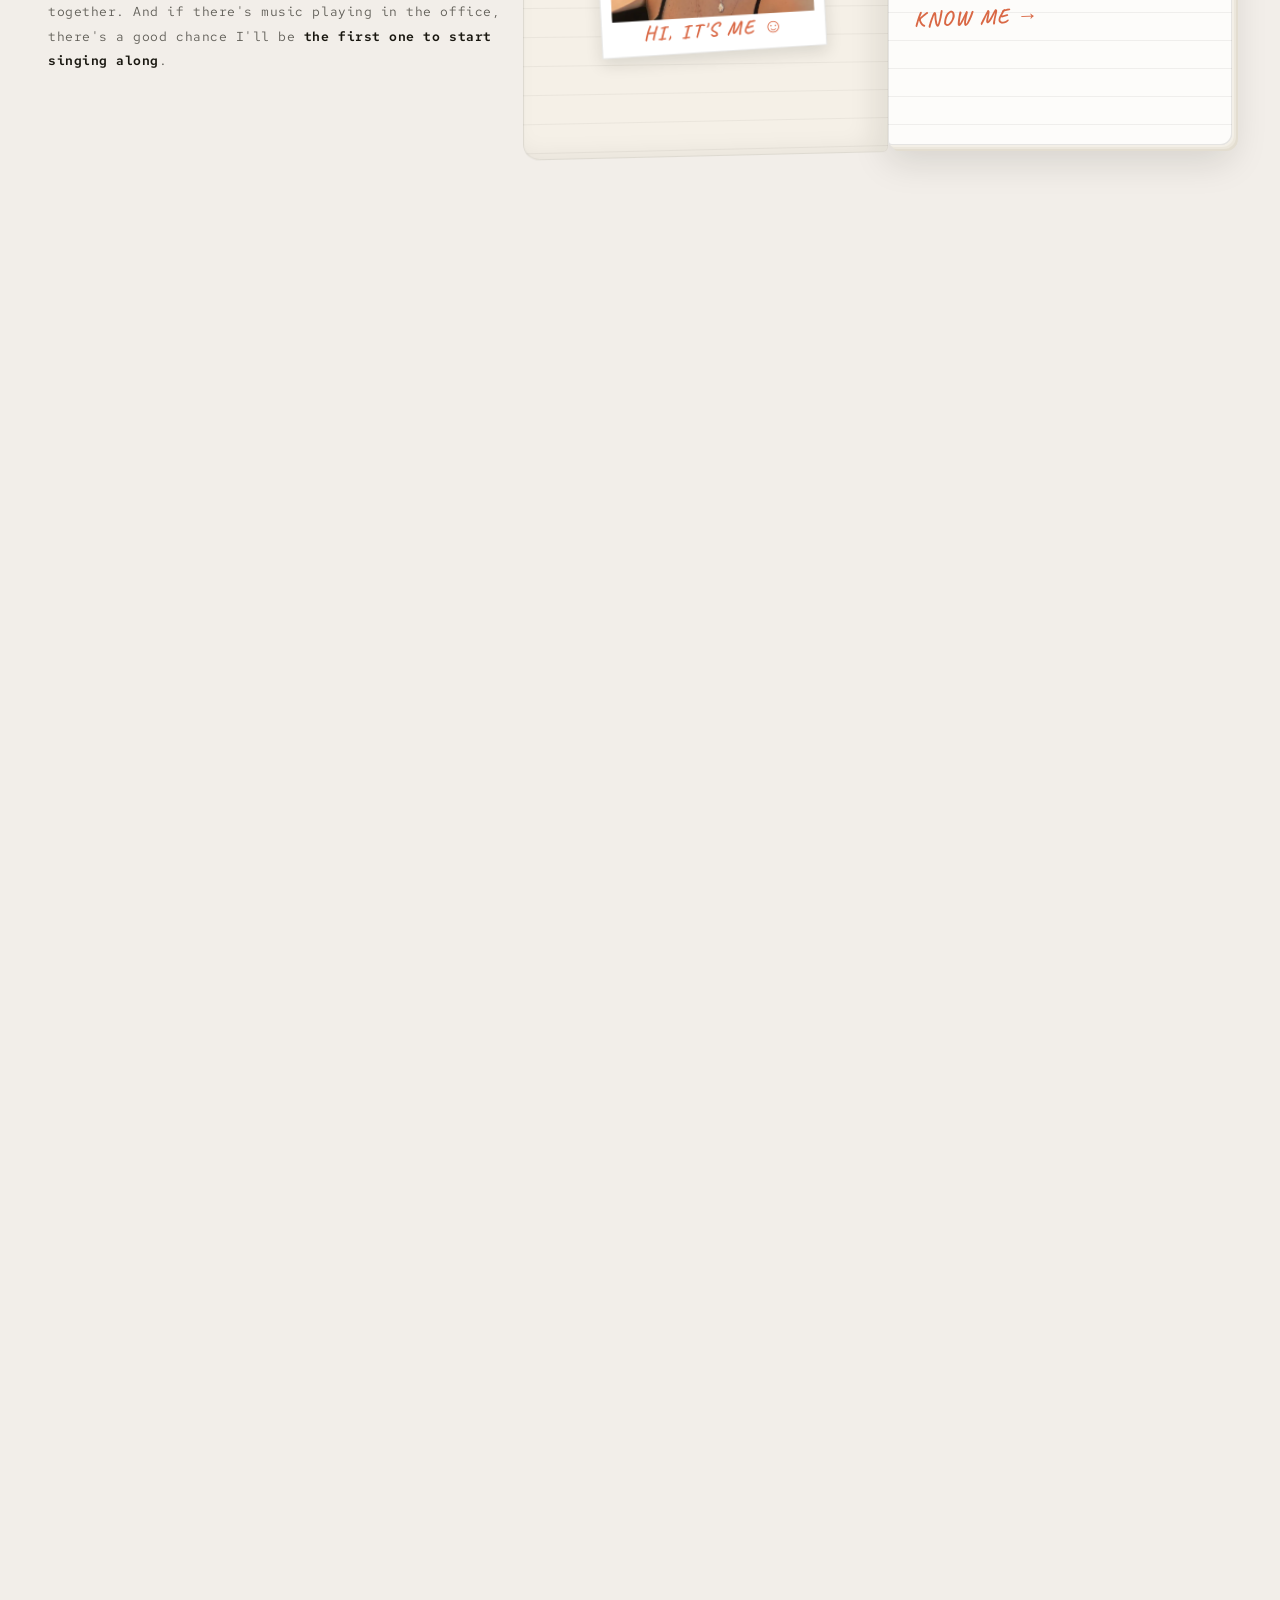
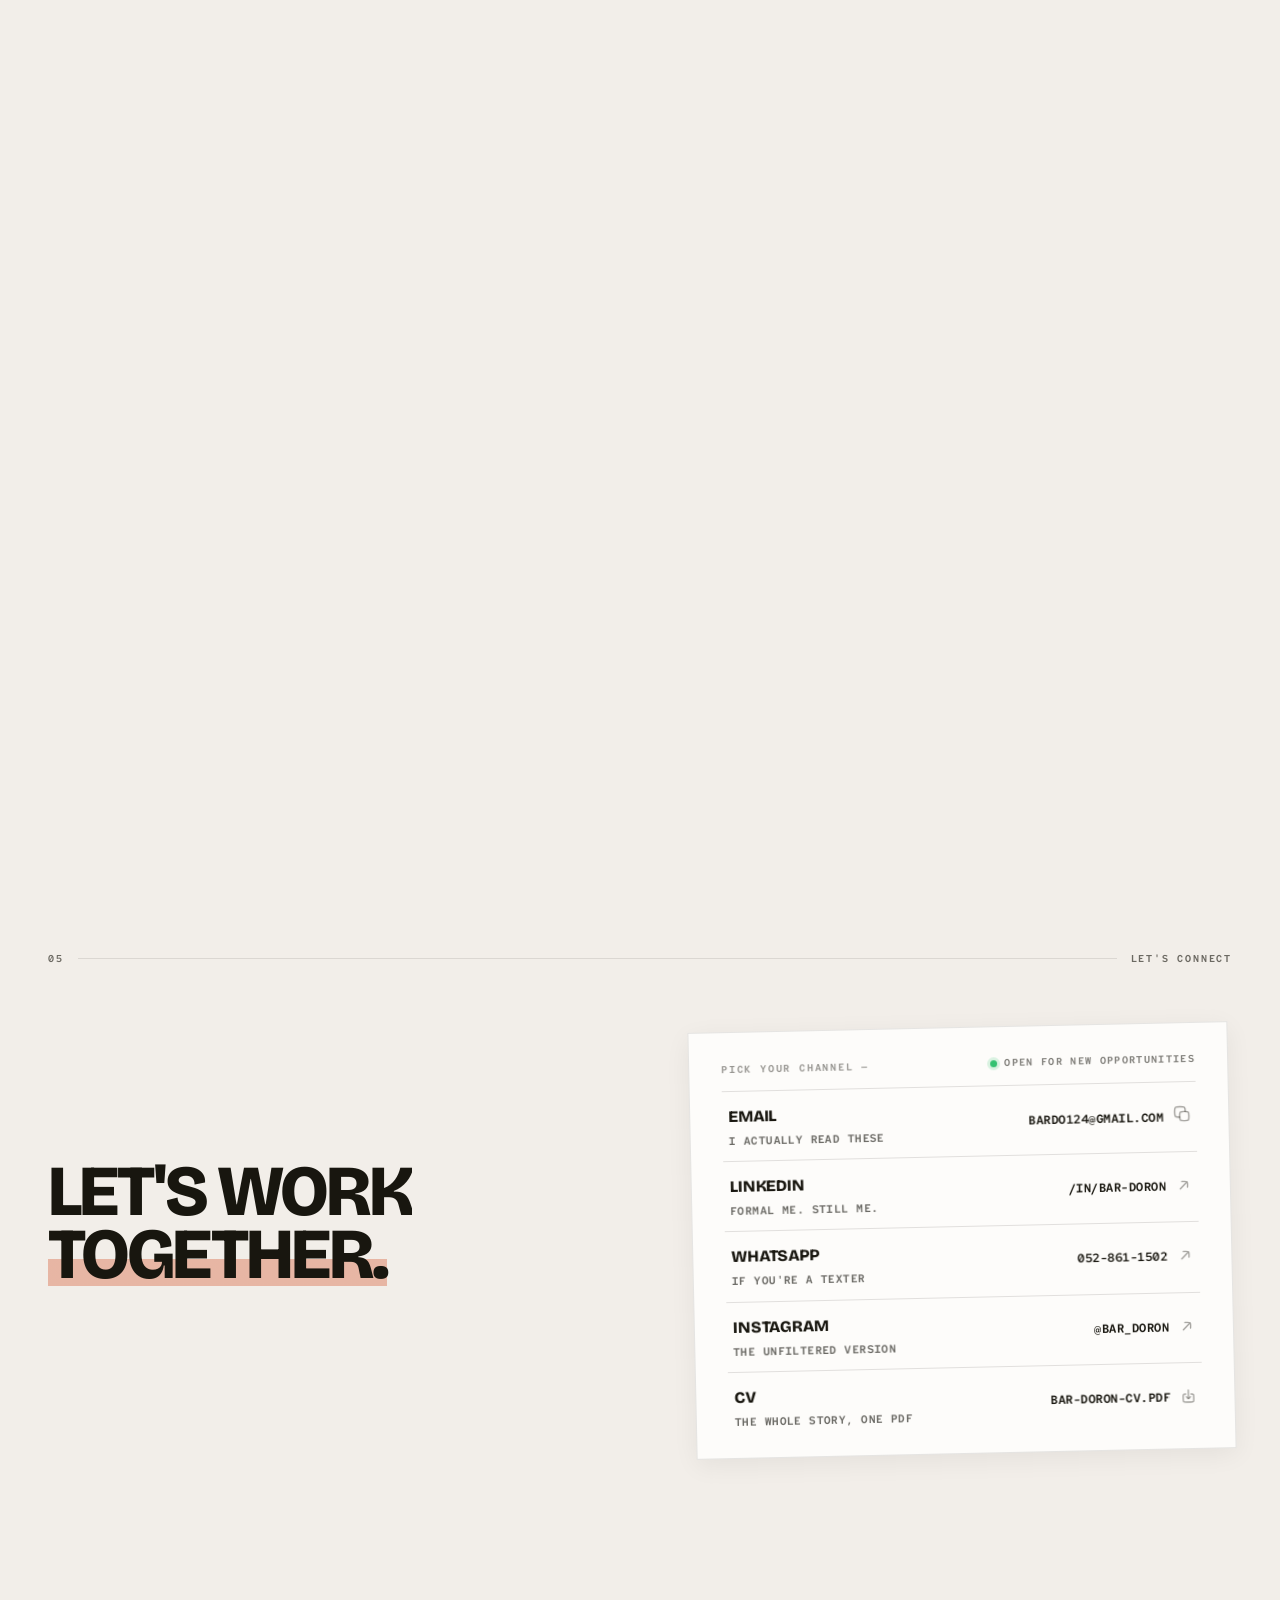
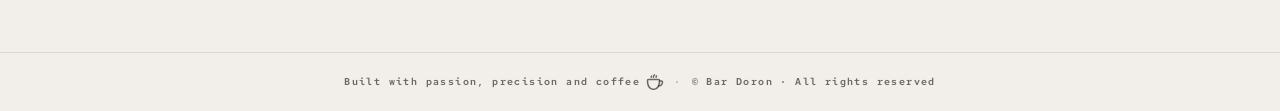
==== commit 24fb627c: "Add Umami dashboard analytics alongside Clarity Co-Authored-By: Claude Opus 5.5 <noreply@anthropic.c" ====
--- a/index.html
+++ b/index.html
@@ -2157,7 +2157,7 @@
       #about .nb-pins-page .nb-stampfield { zoom: 0.5; }
     }
 </style>
-<script src="assets/track.js?v=1" async></script>
+<script src="assets/track.js?v=2" async></script>
 </head>
 <body>
 <a class="skip-link" href="#work">Skip to content</a>
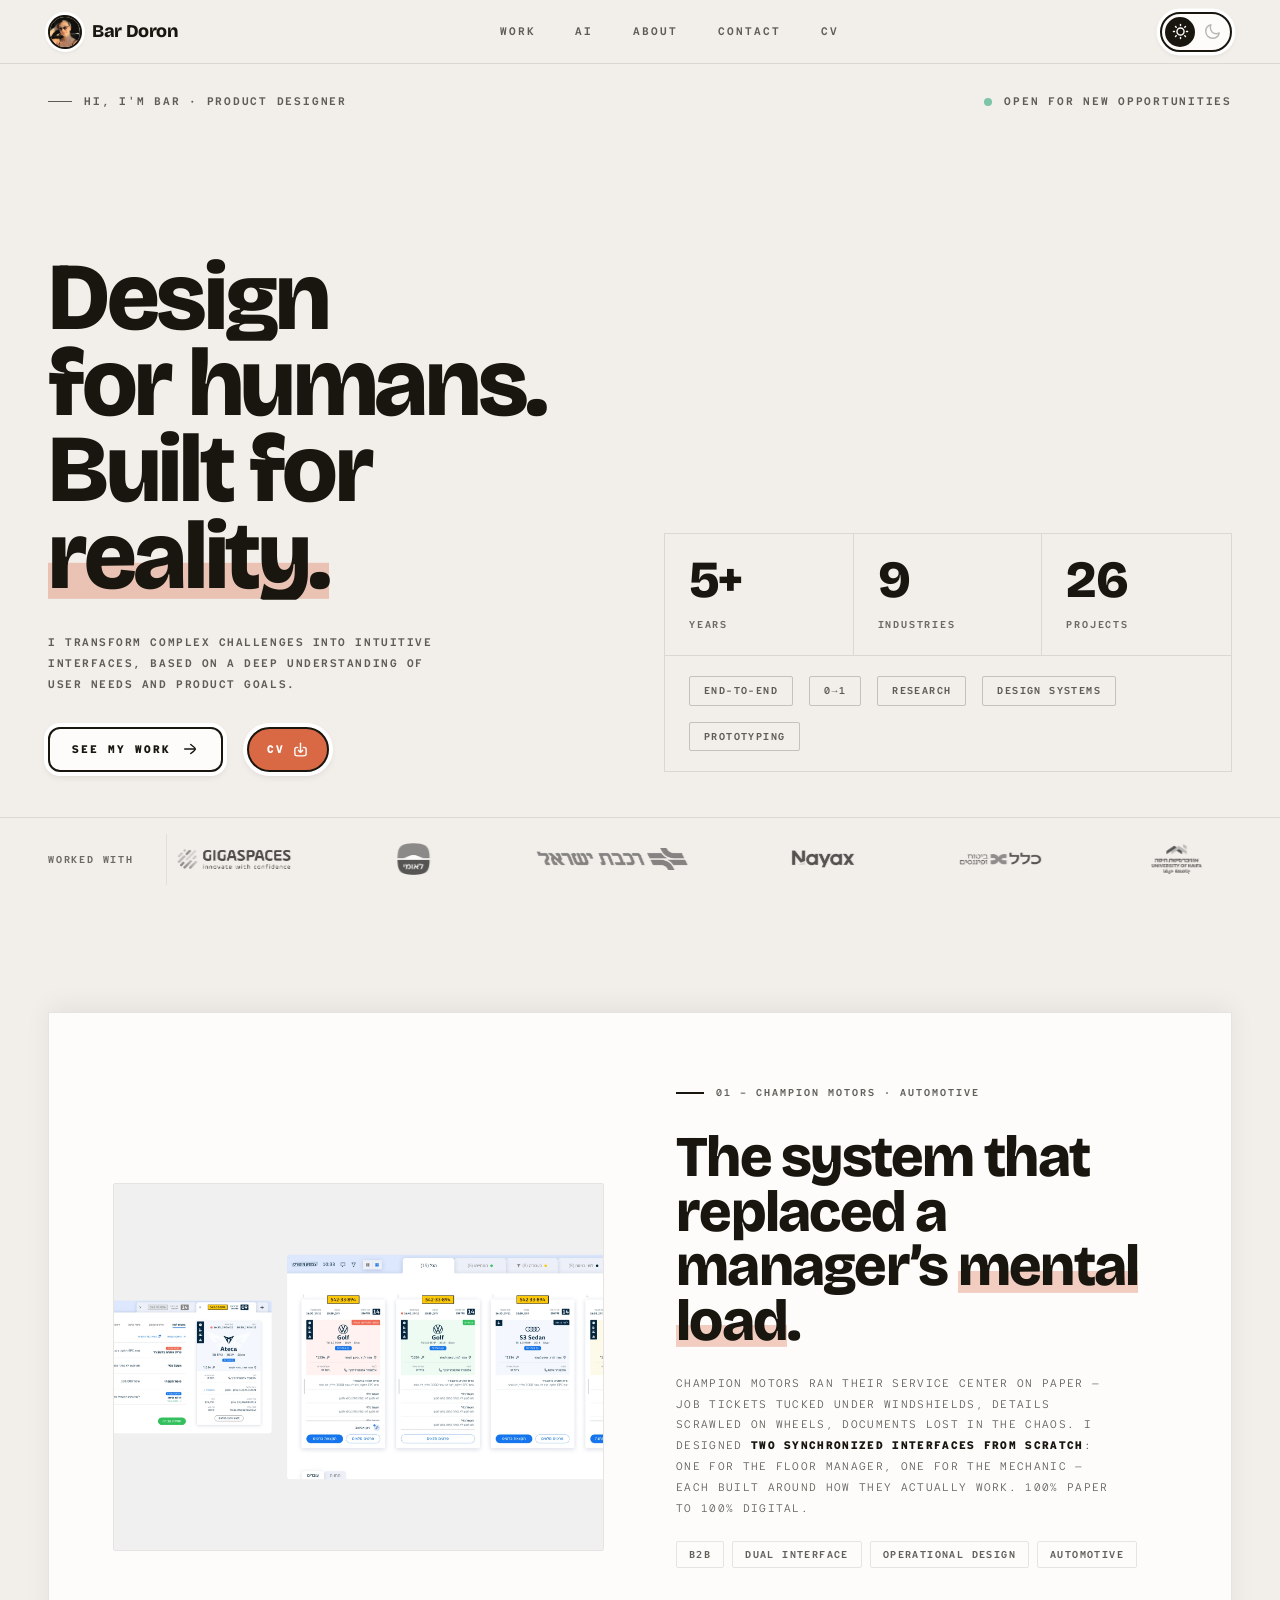
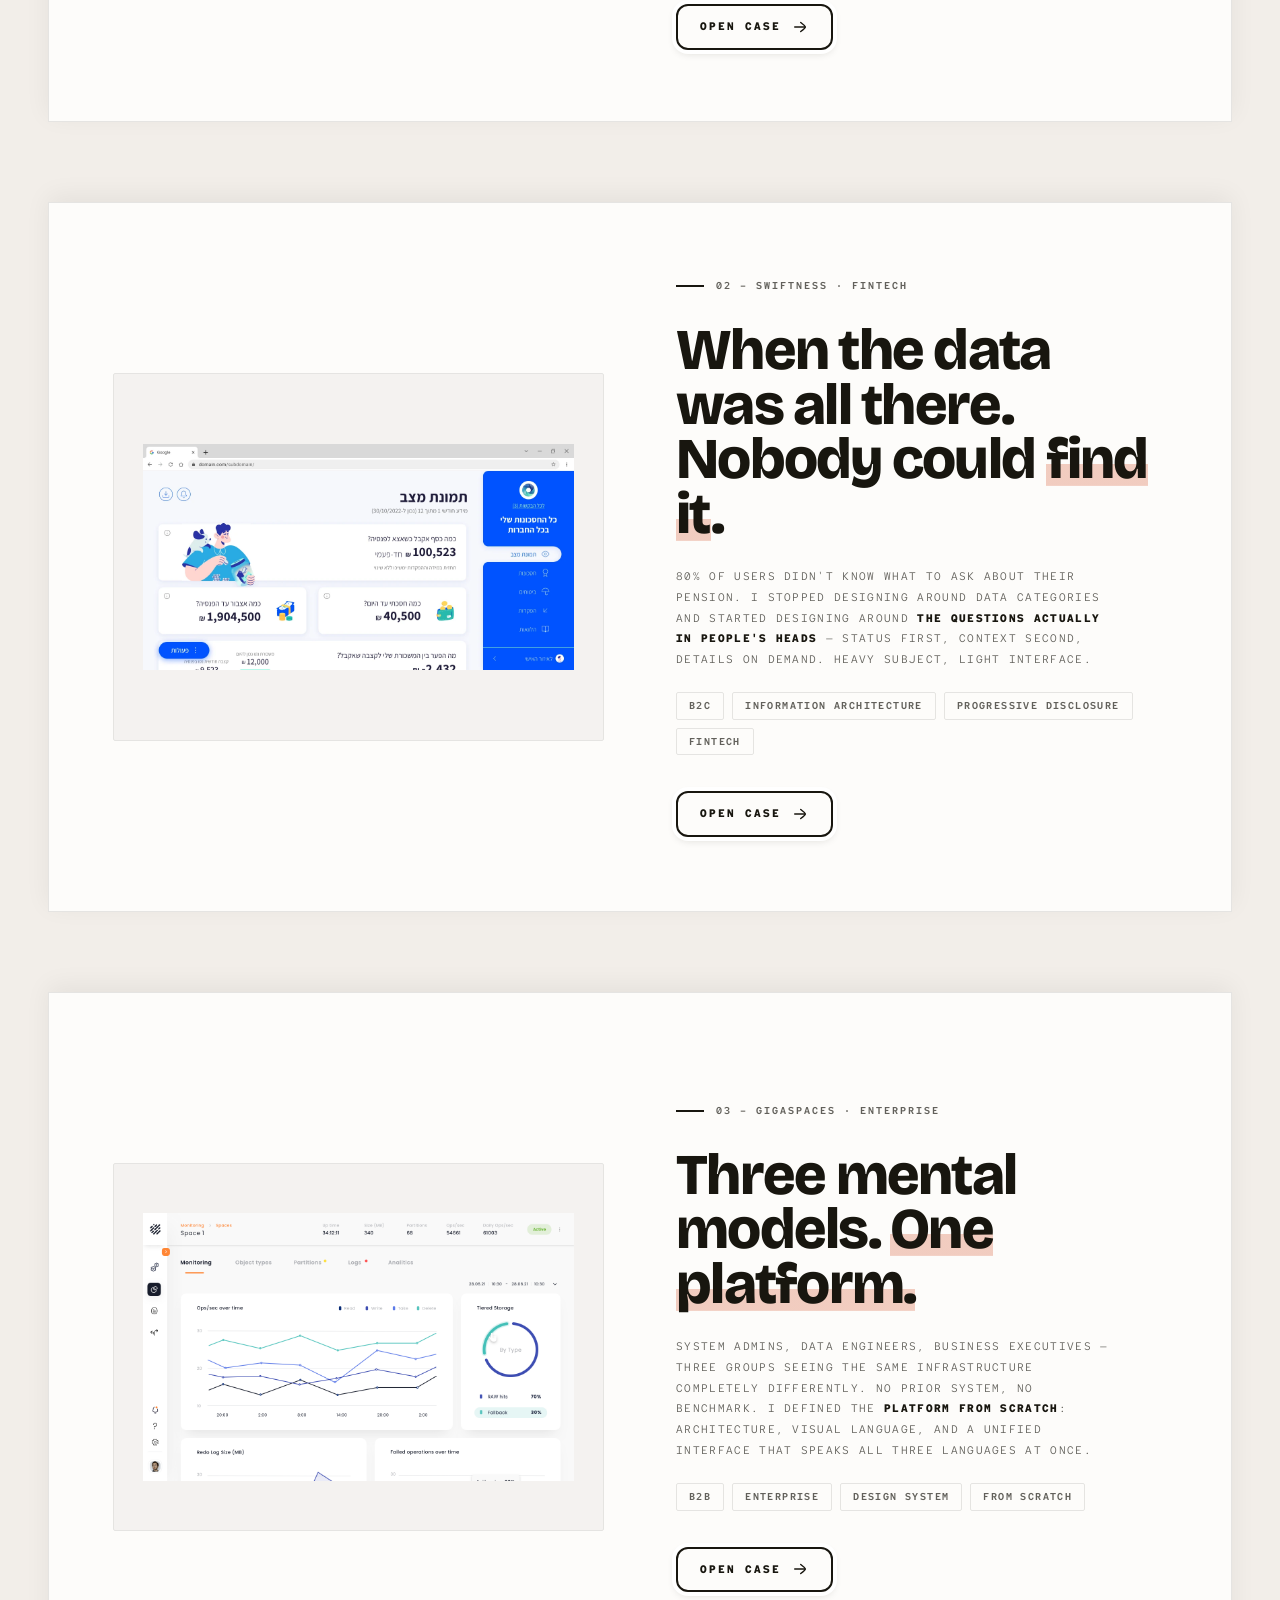
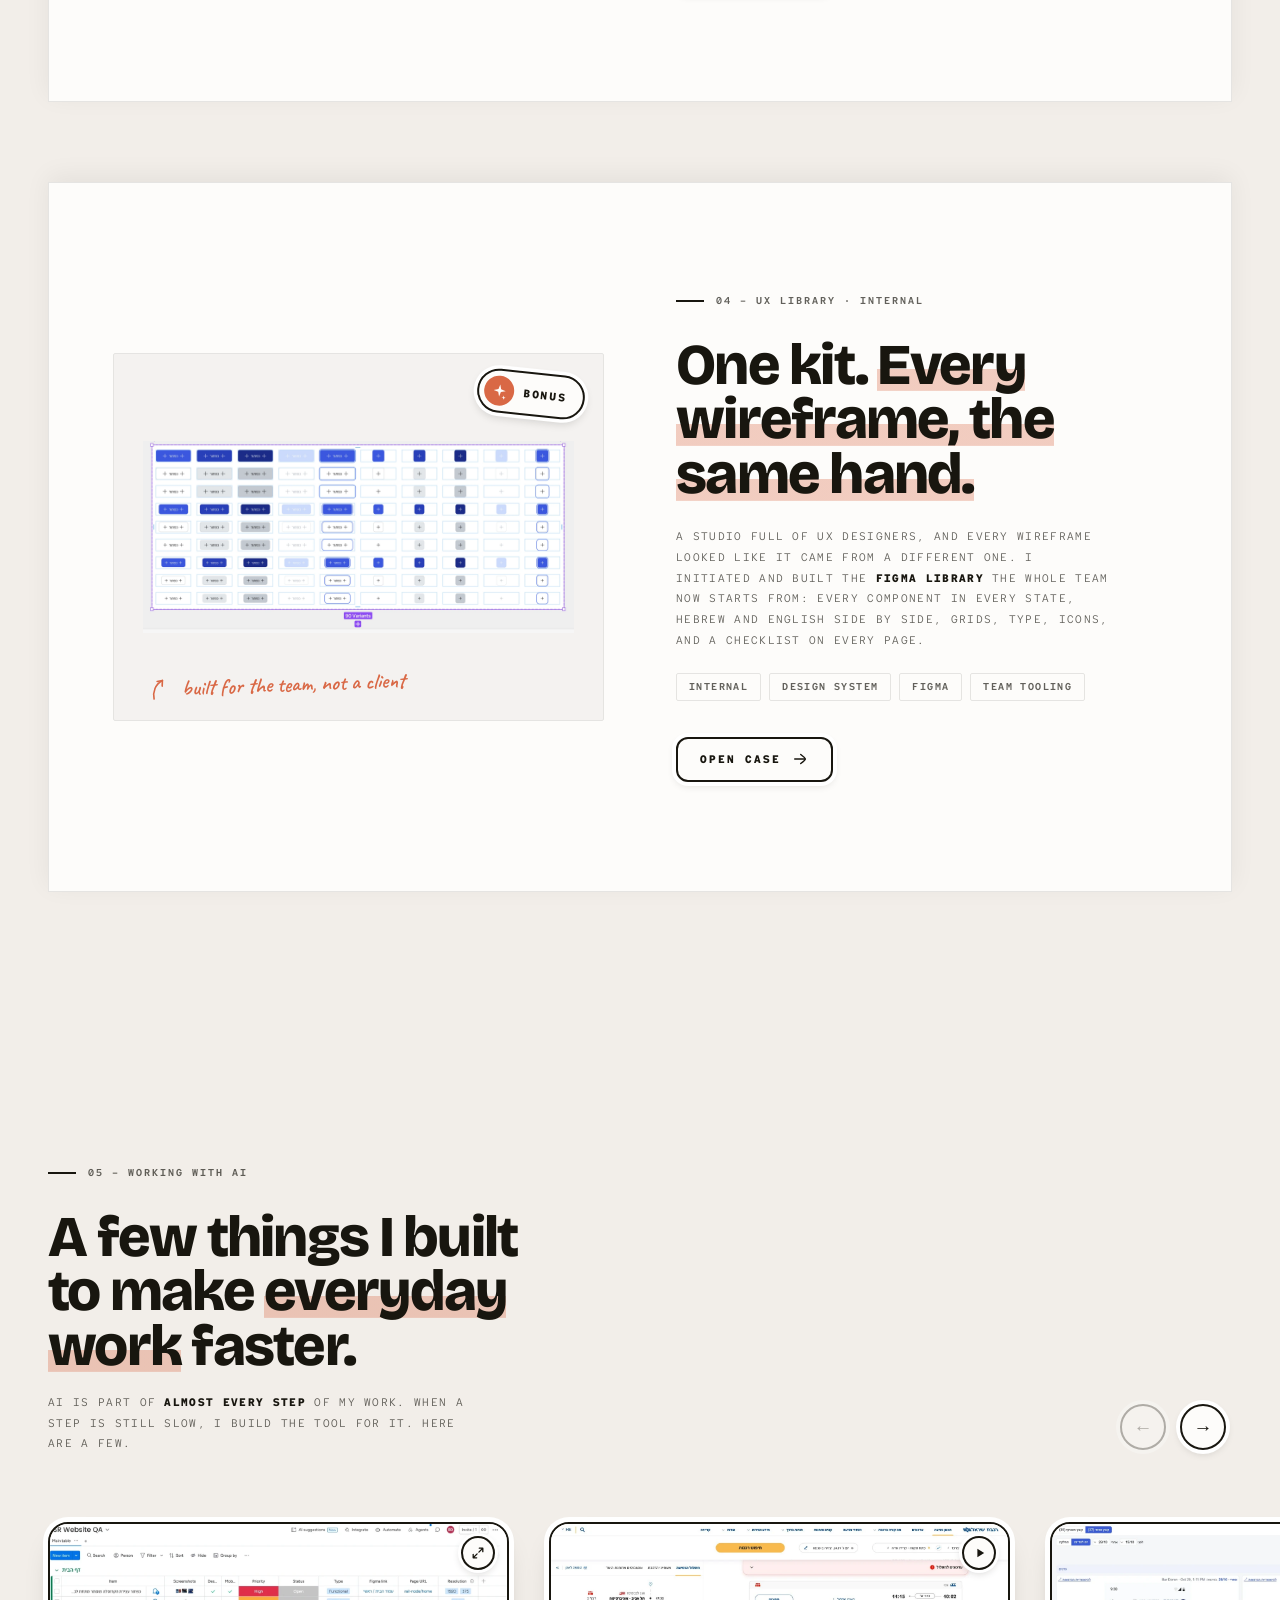
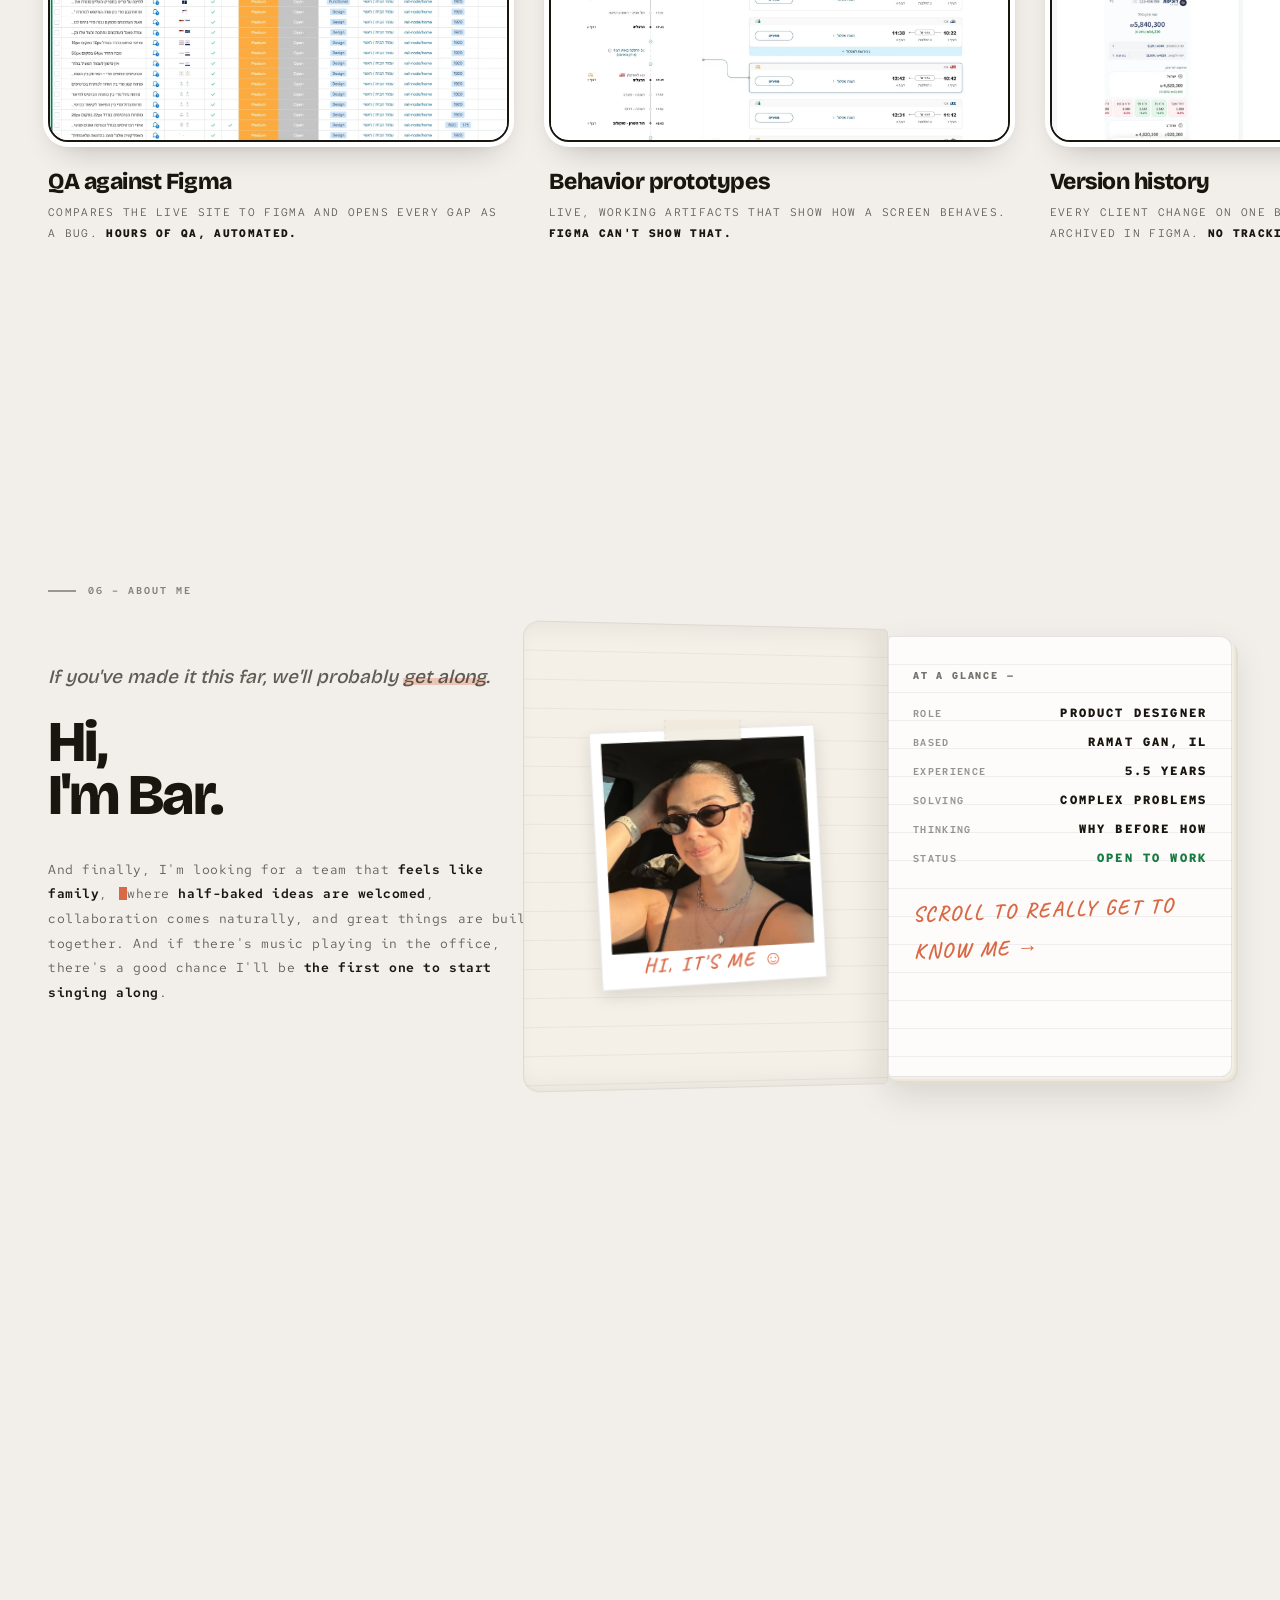
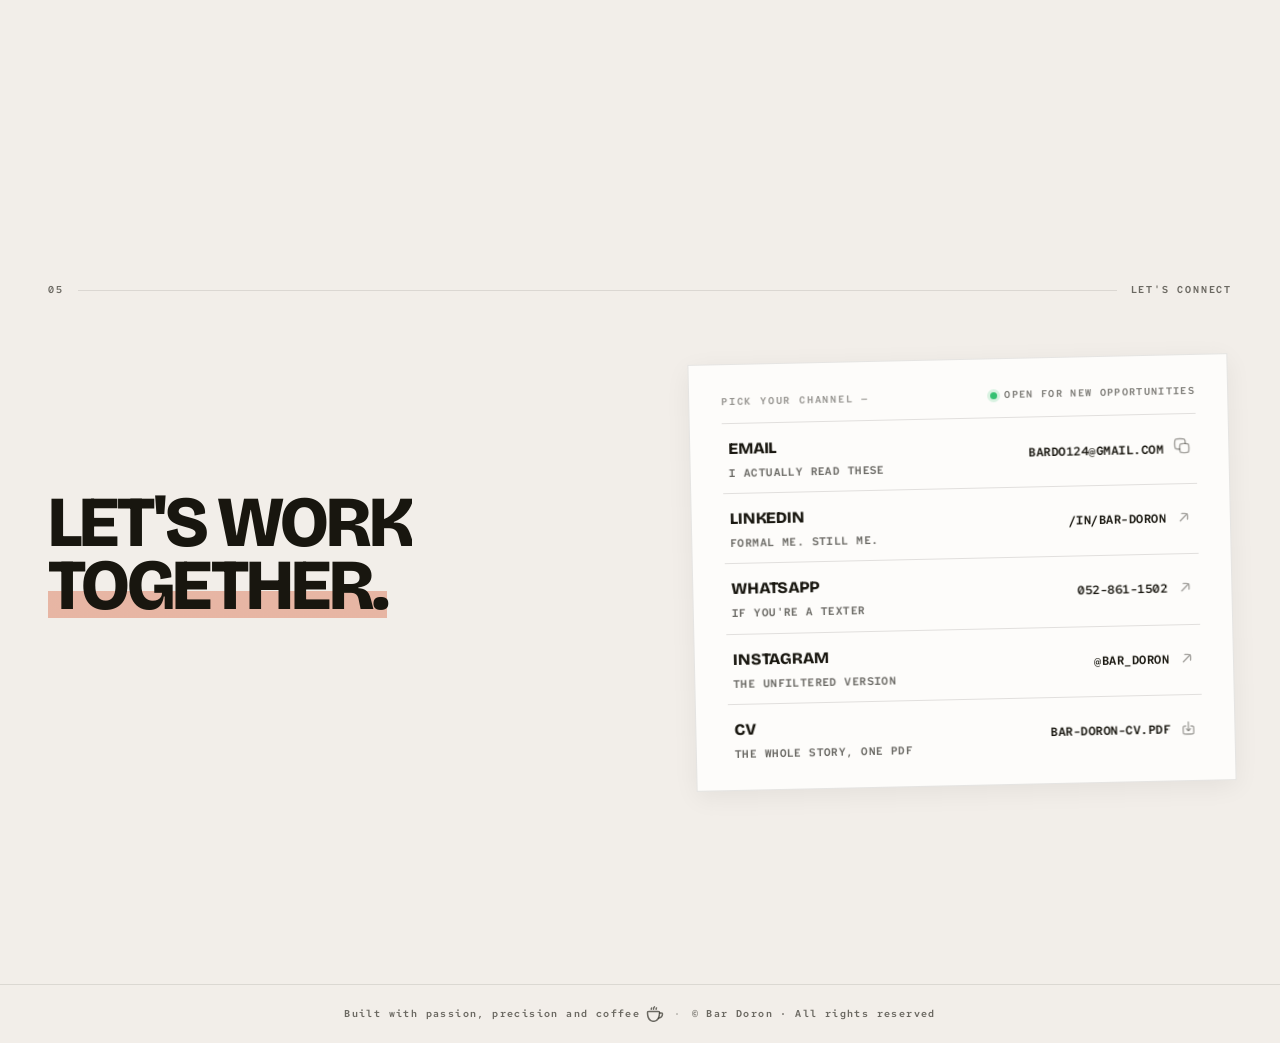
==== commit 07d4731d: "Add Working with AI section, Champion UX prototype page, and tracking v5 - Home: new 05 section with" ====
--- a/index.html
+++ b/index.html
@@ -2157,7 +2157,8 @@
       #about .nb-pins-page .nb-stampfield { zoom: 0.5; }
     }
 </style>
-<script src="assets/track.js?v=2" async></script>
+<script src="assets/track.js?v=5" async></script>
+<link rel="stylesheet" href="assets/claude-work/claude-work.css?v=38" />
 </head>
 <body>
 <a class="skip-link" href="#work">Skip to content</a>
@@ -2213,6 +2214,7 @@
   <a href="#" class="nav-logo"><img class="nav-avatar" src="assets/about-me/me.webp" alt="Bar Doron" />Bar Doron</a>
   <ul class="nav-links">
     <li><a href="#work">Work</a></li>
+    <li><a href="#claude-work">AI</a></li>
     <li><a href="#about">About</a></li>
     <li><a href="#contact">Contact</a></li>
     <li><a href="assets/bar-doron-cv-2026-09.pdf" download>CV</a></li>
@@ -2234,6 +2236,7 @@
 <div class="mobile-menu" id="mobileMenu" aria-hidden="true">
   <div class="mm-links">
     <a href="#work">Work</a>
+    <a href="#claude-work">AI</a>
     <a href="#about">About</a>
     <a href="#contact">Contact</a>
     <a href="assets/bar-doron-cv-2026-09.pdf" download>CV</a>
@@ -2498,6 +2501,67 @@
   </div>
 </div>
 
+<!-- 05 — EVERYDAY WORK WITH CLAUDE -->
+<section id="claude-work" aria-labelledby="cw-h">
+  <div class="cw-wrap">
+    <div class="eyebrow">
+      <div class="eyebrow-rule"></div>
+      <span class="eyebrow-text">05 – Working with AI</span>
+    </div>
+    <div class="cw-head">
+      <div class="cw-intro">
+        <h2 class="cw-h" id="cw-h">A few things I built to make <span class="mark-hl" style="--mark:rgba(217,104,69,.32)">everyday work</span> faster.</h2>
+        <p class="cw-sub">AI is part of <strong>almost every step</strong> of my work. When a step is still slow, I build the tool for it. Here are a few.</p>
+      </div>
+      <div class="cw-nav" role="group" aria-label="Scroll the examples">
+        <button type="button" class="cw-round cw-prev" aria-label="Previous" disabled>←</button>
+        <button type="button" class="cw-round cw-next" aria-label="Next">→</button>
+      </div>
+    </div>
+  </div>
+
+  <div class="cw-strip">
+    <ul class="cw-track" aria-label="Tools I built with AI">
+      <li class="cw-card">
+        <button type="button" class="cw-frame cw-shot" data-shots="qa" aria-label="Open the QA board full size">
+          <img src="assets/claude-work/qa-card.webp" width="1280" height="603" alt="The QA board the skill filled with bugs, each with priority, type and screenshots" decoding="async" /><span class="cw-zoom" aria-hidden="true"><svg viewBox="0 0 16 16"><path d="M9.5 2.5h4v4M13.5 2.5 9 7M6.5 13.5h-4v-4M2.5 13.5 7 9" fill="none" stroke="currentColor" stroke-width="1.5" stroke-linecap="round" stroke-linejoin="round"/></svg></span>
+        </button>
+        <h3>QA against Figma</h3>
+        <p>Compares the live site to Figma and opens every gap as a bug. <strong>Hours of QA, automated.</strong></p>
+      </li>
+      <li class="cw-card">
+        <button type="button" class="cw-frame cw-shot cw-live" data-shots="rail" aria-label="Watch the full rail prototype walkthrough">
+          <video muted loop playsinline preload="none" poster="assets/claude-work/rail-poster.webp" data-src="assets/claude-work/rail.mp4" aria-hidden="true"></video>
+          <span class="cw-zoom cw-play" aria-hidden="true"><svg viewBox="0 0 16 16"><path d="M5 3.2v9.6L12.8 8z" fill="currentColor"/></svg></span>
+        </button>
+        <h3>Behavior prototypes</h3>
+        <p>Live, working artifacts that show how a screen behaves. <strong>Figma can't show that.</strong></p>
+      </li>
+      <li class="cw-card">
+        <button type="button" class="cw-frame cw-shot" data-shots="versions" aria-label="Open the version history full size">
+          <img src="assets/claude-work/versions-card.webp" width="1280" height="664" alt="Before and after of one screen, from the version history page" decoding="async" /><span class="cw-zoom" aria-hidden="true"><svg viewBox="0 0 16 16"><path d="M9.5 2.5h4v4M13.5 2.5 9 7M6.5 13.5h-4v-4M2.5 13.5 7 9" fill="none" stroke="currentColor" stroke-width="1.5" stroke-linecap="round" stroke-linejoin="round"/></svg></span>
+        </button>
+        <h3>Version history</h3>
+        <p>Every client change on one before-and-after page, archived in Figma. <strong>No tracking by hand.</strong></p>
+      </li>
+      <li class="cw-card cw-card-more">
+        <div class="cw-frame cw-frame-more" aria-hidden="true">
+          <span class="cw-working"><svg class="cw-spark" viewBox="0 0 40 40"><g fill="currentColor"><rect x="18" y="2" width="4" height="15" rx="2"/><rect x="18" y="23" width="4" height="15" rx="2"/><rect x="2" y="18" width="15" height="4" rx="2"/><rect x="23" y="18" width="15" height="4" rx="2"/><rect x="18" y="2" width="4" height="15" rx="2" transform="rotate(45 20 20)"/><rect x="18" y="23" width="4" height="15" rx="2" transform="rotate(45 20 20)"/><rect x="2" y="18" width="15" height="4" rx="2" transform="rotate(45 20 20)"/><rect x="23" y="18" width="15" height="4" rx="2" transform="rotate(45 20 20)"/></g></svg><span class="cw-status">Building the next one…</span></span>
+        </div>
+        <h3>And more</h3>
+        <p>Smaller helpers come and go with every project. <strong>The list keeps growing.</strong></p>
+      </li>
+    </ul>
+  </div>
+
+  <div class="cw-pop" id="cwPop" role="dialog" aria-modal="true" aria-label="Full size screenshot" hidden>
+    <div class="cw-pop-card">
+      <button type="button" class="cw-round cw-x" aria-label="Close">×</button>
+      <figure class="cw-pop-media"></figure>
+    </div>
+  </div>
+</section>
+
 <!-- LINK PREVIEW CARD -->
 <div id="lp-card" class="lp-card" aria-hidden="true">
   <div class="lp-snap"><img loading="lazy" id="lp-img" src="" alt="" /></div>
@@ -2512,7 +2576,7 @@
 <div class="about-detail">
   <div class="about-eyebrow">
     <div class="about-eyebrow-rule"></div>
-    <span class="about-eyebrow-text">04 – About me</span>
+    <span class="about-eyebrow-text">06 – About me</span>
   </div>
   <div class="about-inner">
 
@@ -2975,6 +3039,7 @@
 // ── Nav active link — scroll-driven ──────────────────────────────────────────
 const NAV_MAP = [
   { href: '#work',    el: '#work'    },
+  { href: '#claude-work', el: '#claude-work' },
   { href: '#about',   el: '#about'   },
   { href: '#contact', el: '#contact' },
 ];
@@ -3259,5 +3324,88 @@
   if (window.ScrollTrigger) ScrollTrigger.refresh();
 });
 </script>
+<script>
+/* 05 – AI section: a strip of sticker cards that scrolls sideways (native scroll + snap; arrows scroll one card).
+   The rail recording plays only while it's on screen. Screenshots and the full rail walkthrough open in a sticker card. */
+(function () {
+  var sec = document.getElementById('claude-work'); if (!sec) return;
+  var track = sec.querySelector('.cw-track'), cards = [].slice.call(sec.querySelectorAll('.cw-card')),
+      prev = sec.querySelector('.cw-prev'), next = sec.querySelector('.cw-next'),
+      video = sec.querySelector('.cw-live video'),
+      still = matchMedia('(prefers-reduced-motion: reduce)').matches;
+  // arrows: move by one card, and grey out at either end
+  // counts cards, not pixels, so quick double clicks land two cards over instead of fighting the snap
+  var target = null, settle = 0;
+  function step() { return cards[1].offsetLeft - cards[0].offsetLeft; }
+  function go(d) {
+    var max = track.scrollWidth - track.clientWidth, at = target === null ? Math.round(track.scrollLeft / step()) : target,
+        last = Math.ceil(max / step());
+    target = Math.max(0, Math.min(last, at + d));
+    track.scrollTo({ left: Math.min(max, target * step()), behavior: still ? 'auto' : 'smooth' });
+  }
+  prev.addEventListener('click', function () { go(-1); });
+  next.addEventListener('click', function () { go(1); });
+  function ends() {
+    var max = track.scrollWidth - track.clientWidth - 2;
+    prev.disabled = track.scrollLeft <= 2; next.disabled = track.scrollLeft >= max;
+    // an arrow that switches off under the pointer gets no mouseleave, so drop the hand cursor here
+    if ((prev.disabled && prev.matches(':hover')) || (next.disabled && next.matches(':hover'))) document.body.classList.remove('on-link');
+    clearTimeout(settle); settle = setTimeout(function () { target = null; }, 160);
+  }
+  track.addEventListener('scroll', ends, { passive: true }); addEventListener('resize', ends); ends();
+  // the rail prototype recording: loads when it comes near, plays only while on screen (not at all with reduced motion)
+  if (!still) {
+    var playing = false;
+    var vio = new IntersectionObserver(function (es) {
+      var on = es[0].intersectionRatio >= .35;
+      if (on && !video.src) { video.src = video.dataset.src; }
+      if (on && !playing) { playing = true; var p = video.play(); if (p && p.catch) p.catch(function () { playing = false; }); }
+      else if (!on && playing) { playing = false; video.pause(); }
+    }, { threshold: [0, .35, 1] });
+    vio.observe(video);
+  }
+
+  // "and more": the loader's status line keeps changing, like Claude at work
+  var status = sec.querySelector('.cw-status'), WORDS = ['Building the next one…', 'Tinkering…', 'Automating a step…', 'Prototyping…', 'Testing an idea…'], w = 0;
+  if (status && !still) setInterval(function () { w = (w + 1) % WORDS.length; status.textContent = WORDS[w]; }, 2600);
+
+  // full-size screenshot in a sticker card (a plain fixed layer, so the site's sticker cursor stays above it)
+  var FULL = { qa: ['assets/claude-work/qa-full.webp', 'The team board after one run of the QA skill'],
+               versions: ['assets/claude-work/versions-full.webp', 'Before and after of one screen, from the version history page'],
+               rail: ['assets/claude-work/rail-full.mp4', 'Walkthrough of the rail search prototype', 'assets/claude-work/rail-full-poster.webp'] };
+  var pop = document.getElementById('cwPop');
+  document.body.appendChild(pop);   // out of the section's stacking context, so it covers the nav too
+  var media = pop.querySelector('.cw-pop-media'), opener = null;
+  pop.querySelectorAll('button').forEach(function (el) {
+    el.addEventListener('mouseenter', function () { document.body.classList.add('on-link'); });
+    el.addEventListener('mouseleave', function () { document.body.classList.remove('on-link'); });
+  });
+  function open(key) {
+    var f = FULL[key]; if (!f) return;
+    opener = document.activeElement;
+    media.innerHTML = /\.mp4$/.test(f[0])
+      ? '<video src="' + f[0] + '" poster="' + f[2] + '" controls autoplay muted playsinline aria-label="' + f[1] + '"></video>'
+      : '<img src="' + f[0] + '" alt="' + f[1] + '" />';
+    if (video && !video.paused) video.pause();
+    pop.hidden = false; document.documentElement.classList.add('cw-lock');
+    requestAnimationFrame(function () { pop.classList.add('in'); });
+    pop.querySelector('.cw-x').focus({ preventScroll: true });
+  }
+  function close() {
+    pop.classList.remove('in'); pop.hidden = true; media.innerHTML = '';
+    if (video && video.src && playing) video.play();
+    document.documentElement.classList.remove('cw-lock'); document.body.classList.remove('on-link');
+    if (opener && opener.focus) opener.focus({ preventScroll: true });
+  }
+  sec.querySelectorAll('.cw-shot').forEach(function (b) { b.addEventListener('click', function () { open(b.dataset.shots); }); });
+  pop.querySelector('.cw-x').addEventListener('click', close);
+  pop.addEventListener('click', function (e) { if (e.target === pop || e.target === pop.firstElementChild) close(); });
+  document.addEventListener('keydown', function (e) {
+    if (pop.hidden) return;
+    if (e.key === 'Escape') close();
+    else if (e.key === 'Tab') { e.preventDefault(); pop.querySelector('.cw-x').focus(); }   // only one control in the card
+  });
+})();
+</script>
 </body>
 </html>
--- a/assets/claude-work/claude-work.css
+++ b/assets/claude-work/claude-work.css
@@ -0,0 +1,164 @@
+/* 05 – Everyday work with AI (home page). Scoped under #claude-work, keyframes prefixed cw-.
+   A strip of sticker cards that scrolls sideways. Two show real screenshots (people blurred) that open full
+   size in a sticker card; the third is a screen recording of the rail prototype that links to the live one. */
+#claude-work, .cw-pop {
+  --cw-card: #FDFCFA;
+  --cw-ui: #FFFFFF;
+  --cw-ui-2: #EFEBE6;
+  --cw-ui-3: #DDD7D0;
+  --cw-red: #D64545;
+  --cw-orange: #E39A36;
+  --cw-green: #5E9E3E;
+  --cw-plate: #F6D530;
+}
+#claude-work {
+  background: var(--cream);
+  padding: 112px 48px 104px;
+  position: relative;
+  z-index: 2;
+}
+[data-theme="dark"] #claude-work, [data-theme="dark"] .cw-pop {
+  --cw-card: #1B1916;
+  --cw-ui: #24211D;
+  --cw-ui-2: #2E2A25;
+  --cw-ui-3: #3D3832;
+  --cw-red: #E46A5E;
+  --cw-orange: #EDAE55;
+  --cw-green: #7CBA5A;
+}
+
+.cw-wrap { max-width: 1360px; margin: 0 auto; }
+
+/* heading on the left, arrows on the right */
+.cw-head { display: flex; justify-content: space-between; align-items: flex-end; gap: 32px; margin-bottom: 52px; }
+.cw-intro { display: flex; flex-direction: column; gap: 18px; min-width: 0; }
+.cw-h {
+  margin: 0; max-width: 17ch;
+  font-family: var(--fd); font-weight: 800; font-variation-settings: 'opsz' 48, 'wght' 800;
+  font-size: clamp(36px, 4.5vw, 64px); line-height: .95; letter-spacing: -.03em;   /* same as the project headings (.proj-heading) */
+  color: var(--ink); text-wrap: balance; text-transform: none;
+}
+.cw-sub, .cw-card p {   /* same running text as the project cards (.proj-desc) */
+  margin: 0; font-family: var(--fm); font-size: 11px; font-weight: 400; line-height: 1.9; letter-spacing: .12em;
+  text-transform: uppercase; color: var(--ink-dim); text-wrap: pretty;
+}
+.cw-sub { max-width: 440px; }
+.cw-sub strong, .cw-card p strong { font-weight: 700; color: var(--ink); }
+.cw-nav { display: flex; gap: 14px; flex: none; padding: 0 6px 4px 0; }
+
+/* the strip: starts in line with the heading, runs to the window's edge so the next card peeks in */
+.cw-strip { margin: 0 -48px; }
+.cw-track {
+  --cw-in: max(48px, calc((100% - 1360px) / 2));
+  display: flex; gap: 40px; margin: 0; padding: 16px 48px 36px var(--cw-in); list-style: none;
+  overflow-x: auto; overscroll-behavior-x: contain; scroll-snap-type: x mandatory; scroll-padding-left: var(--cw-in);
+  scrollbar-width: none;
+}
+.cw-track::-webkit-scrollbar { display: none; }
+.cw-card { flex: 0 0 clamp(300px, 36vw, 560px); min-width: 0; scroll-snap-align: start; }
+.cw-card h3 { margin: 28px 0 8px; font-family: var(--fd); font-weight: 800; font-variation-settings: 'opsz' 32, 'wght' 800; font-size: clamp(22px, 1.8vw, 26px); line-height: 1.05; letter-spacing: -.02em; text-transform: none; color: var(--ink); }
+/* captions run the width of the picture: two lines on desktop, three on phones, the same for every card */
+.cw-card p { min-height: calc(2 * 1.9em); }
+
+/* each picture is a sticker: ink outline, white ring, soft shadow; it tips a little on hover */
+.cw-frame {
+  position: relative; display: block; width: 100%; aspect-ratio: 2.1 / 1;   /* the screenshots' own shape: fit to width, any extra is cut from the bottom */ max-width: 100%; padding: 0; overflow: hidden; isolation: isolate;
+  border-radius: 20px; border: 2px solid #18160F; background: var(--cw-ui-2);
+  box-shadow: 0 0 0 5px #FFFFFF, 0 16px 34px -14px rgba(24,22,15,.32), 0 3px 8px rgba(24,22,15,.08);
+  transition: transform .5s cubic-bezier(.34,1.56,.64,1), box-shadow .4s;
+}
+/* hover tilt only with a real pointer: on touch screens :hover sticks after a tap or swipe */
+@media (hover: hover) {
+  .cw-card:nth-child(odd):hover .cw-frame { transform: rotate(-1.2deg) translateY(-4px); }
+  .cw-card:nth-child(even):hover .cw-frame { transform: rotate(1.2deg) translateY(-4px); }
+  .cw-card:hover .cw-frame { box-shadow: 0 0 0 5px #FFFFFF, 0 22px 40px -14px rgba(24,22,15,.38), 0 3px 8px rgba(24,22,15,.08); }
+}
+[data-theme="dark"] .cw-frame { box-shadow: 0 0 0 5px #FFFFFF, 0 16px 36px -12px rgba(0,0,0,.6); }
+.cw-shot { cursor: zoom-in; }
+/* full width, from the top; click for full size */
+.cw-frame img, .cw-frame video { display: block; width: 100%; height: 100%; object-fit: cover; object-position: center top; }
+/* the still sits under the loop, so the frame is never blank while the video loads (iOS drops the poster then) */
+.cw-live { background: #fff url(rail-poster.webp) center top / cover no-repeat; }
+.cw-live:focus-visible { outline: 3px solid var(--accent); outline-offset: 7px; }
+.cw-play svg { width: 13px; height: 13px; margin-left: 2px; }
+.cw-shot:focus-visible { outline: 3px solid var(--accent); outline-offset: 7px; }
+.cw-zoom { position: absolute; top: 12px; right: 12px; display: grid; place-items: center; width: 34px; height: 34px; border-radius: 50%; border: 2px solid #18160F; background: #FDFCFA; color: #18160F; box-shadow: 0 0 0 3px #FFFFFF, 0 3px 8px rgba(24,22,15,.2); transition: transform .35s cubic-bezier(.34,1.56,.64,1); }
+.cw-zoom svg { width: 14px; height: 14px; }
+@media (hover: hover) { .cw-shot:hover .cw-zoom { transform: rotate(-10deg) scale(1.12); } }
+/* the last card: there's more where these came from */
+.cw-frame-more { display: grid; place-items: center; border: 2px dashed var(--border-strong); background: transparent; box-shadow: none; }
+.cw-card-more:hover .cw-frame { box-shadow: none; }
+/* always at work: a spinning spark and a shimmering status line, like Claude while it builds */
+.cw-working { display: flex; flex-direction: column; align-items: center; gap: 18px; }
+.cw-spark { width: 46px; height: 46px; color: var(--accent); animation: cw-spin 2.4s cubic-bezier(.5,.1,.5,.9) infinite; }
+@keyframes cw-spin { 0% { transform: rotate(0) scale(1); } 50% { transform: rotate(180deg) scale(.78); } 100% { transform: rotate(360deg) scale(1); } }
+.cw-status {
+  font-family: var(--fm); font-size: 11px; font-weight: 600; letter-spacing: .12em; text-transform: uppercase;
+  background: linear-gradient(90deg, var(--ink-faint) 0%, var(--ink-faint) 35%, var(--ink) 50%, var(--ink-faint) 65%, var(--ink-faint) 100%);
+  background-size: 250% 100%; -webkit-background-clip: text; background-clip: text; color: transparent;
+  animation: cw-shimmer 2.2s linear infinite;
+}
+@keyframes cw-shimmer { from { background-position: 100% 0; } to { background-position: -150% 0; } }
+
+
+
+
+/* full-size screenshot: a sticker card over the page. A plain fixed layer (not a top-layer <dialog>) so the
+   site's sticker cursor (z 9999) stays above it. */
+html.cw-lock { overflow: hidden; }
+.cw-pop[hidden] { display: none; }   /* the site has no global [hidden] rule, and display:grid would win */
+.cw-pop { position: fixed; inset: 0; z-index: 9000; display: grid; place-items: center; padding: 40px 24px; overflow-y: auto; background: rgba(17,16,14,0); transition: background .3s; }
+.cw-pop.in { background: rgba(17,16,14,.62); }
+.cw-pop-card {
+  position: relative; width: min(1280px, 100%); margin: auto; padding: 14px;
+  border-radius: 30px; border: 2px solid #18160F; background: var(--cw-card);
+  box-shadow: 0 0 0 7px #FFFFFF, 0 40px 90px -20px rgba(0,0,0,.55), 0 10px 24px rgba(0,0,0,.18);
+  opacity: 0; transform: translateY(24px) rotate(-1.5deg) scale(.97);
+  transition: opacity .3s ease, transform .5s cubic-bezier(.34,1.56,.64,1);
+}
+.cw-pop.in .cw-pop-card { opacity: 1; transform: none; }
+.cw-pop-media { margin: 0; overflow: hidden; border-radius: 18px; border: 1px solid var(--border); }
+.cw-pop-media img, .cw-pop-media video { display: block; width: 100%; height: auto; }
+.cw-pop-media video { background: #fff; }
+.cw-round {
+  flex: none; display: grid; place-items: center; width: 46px; height: 46px; padding: 0; border-radius: 50%;
+  border: 2px solid #18160F; background: #FDFCFA; color: #18160F; font-size: 19px; line-height: 1; cursor: pointer;
+  box-shadow: 0 0 0 4px #FFFFFF, 0 3px 8px rgba(24,22,15,.18);
+  transition: transform .35s cubic-bezier(.34,1.56,.64,1), box-shadow .3s, background .2s;
+}
+@media (hover: hover) { .cw-round:hover { transform: rotate(-8deg) scale(1.08); box-shadow: 0 0 0 4px #FFFFFF, 0 7px 16px rgba(24,22,15,.24); } }
+.cw-round:focus-visible { outline: 3px solid var(--accent); outline-offset: 5px; }
+/* an arrow at the end of the strip is off: faded, and hover does nothing (no tilt, no hand cursor) */
+.cw-round:disabled, .cw-round:disabled:hover { opacity: .3; cursor: default; transform: none; box-shadow: 0 0 0 4px #FFFFFF; pointer-events: none; }
+.cw-x { position: absolute; top: -18px; right: -18px; z-index: 2; background: var(--accent); color: #fff; font-size: 24px; }
+
+@media (prefers-reduced-motion: reduce) {
+  .cw-pop-card, .cw-frame, .cw-round { transition: none; }
+  .cw-spark, .cw-status { animation: none; }
+  .cw-status { color: var(--ink-dim); background: none; }
+}
+
+/* phones and narrow tablets: cards almost full width, swipe sideways */
+@media (max-width: 880px) {
+  #claude-work { padding: 88px 20px 96px; }
+  .cw-head { flex-direction: column; align-items: flex-start; gap: 24px; margin-bottom: 32px; }
+  .cw-sub, .cw-card p { font-size: 12px; letter-spacing: .08em; }
+  .cw-card p { min-height: calc(3 * 1.9em); }
+  .cw-status { font-size: 12px; }
+  .cw-nav .cw-round { width: 42px; height: 42px; font-size: 17px; }
+  .cw-strip { margin: 0 -20px; }
+  .cw-track { --cw-in: 20px; gap: 20px; padding-right: 20px; }
+  .cw-card { flex-basis: 86%; }
+  .cw-frame { border-radius: 16px; }
+  .cw-card h3 { margin-top: 22px; font-size: 22px; }
+  .cw-pop { padding: 28px 16px; }
+  .cw-pop-card { padding: 8px; border-radius: 20px; }
+  .cw-pop-media { border-radius: 13px; }
+  .cw-x { top: -14px; right: -10px; }
+}
+
+/* the smallest phones: a touch wider and tighter, so the captions still fit three lines */
+@media (max-width: 360px) {
+  .cw-card { flex-basis: 90%; }
+  .cw-sub, .cw-card p { letter-spacing: .03em; }
+}
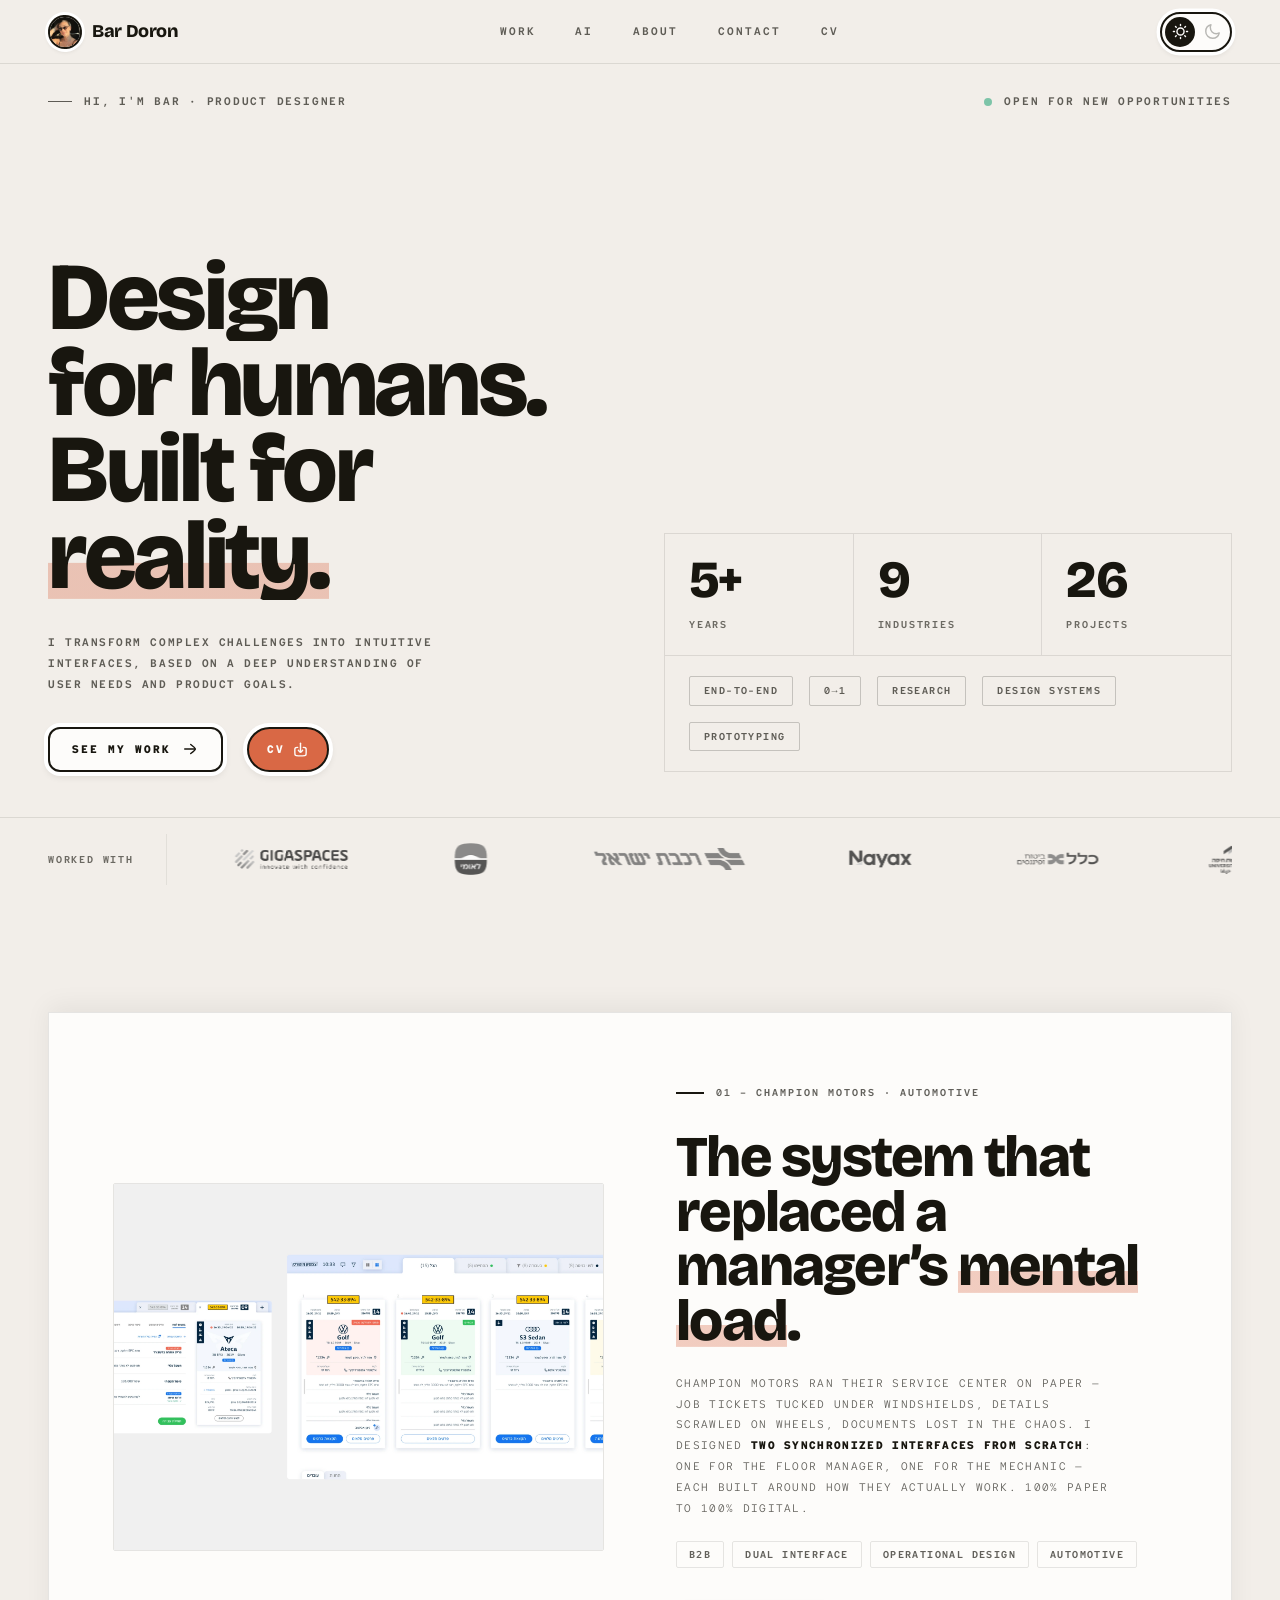
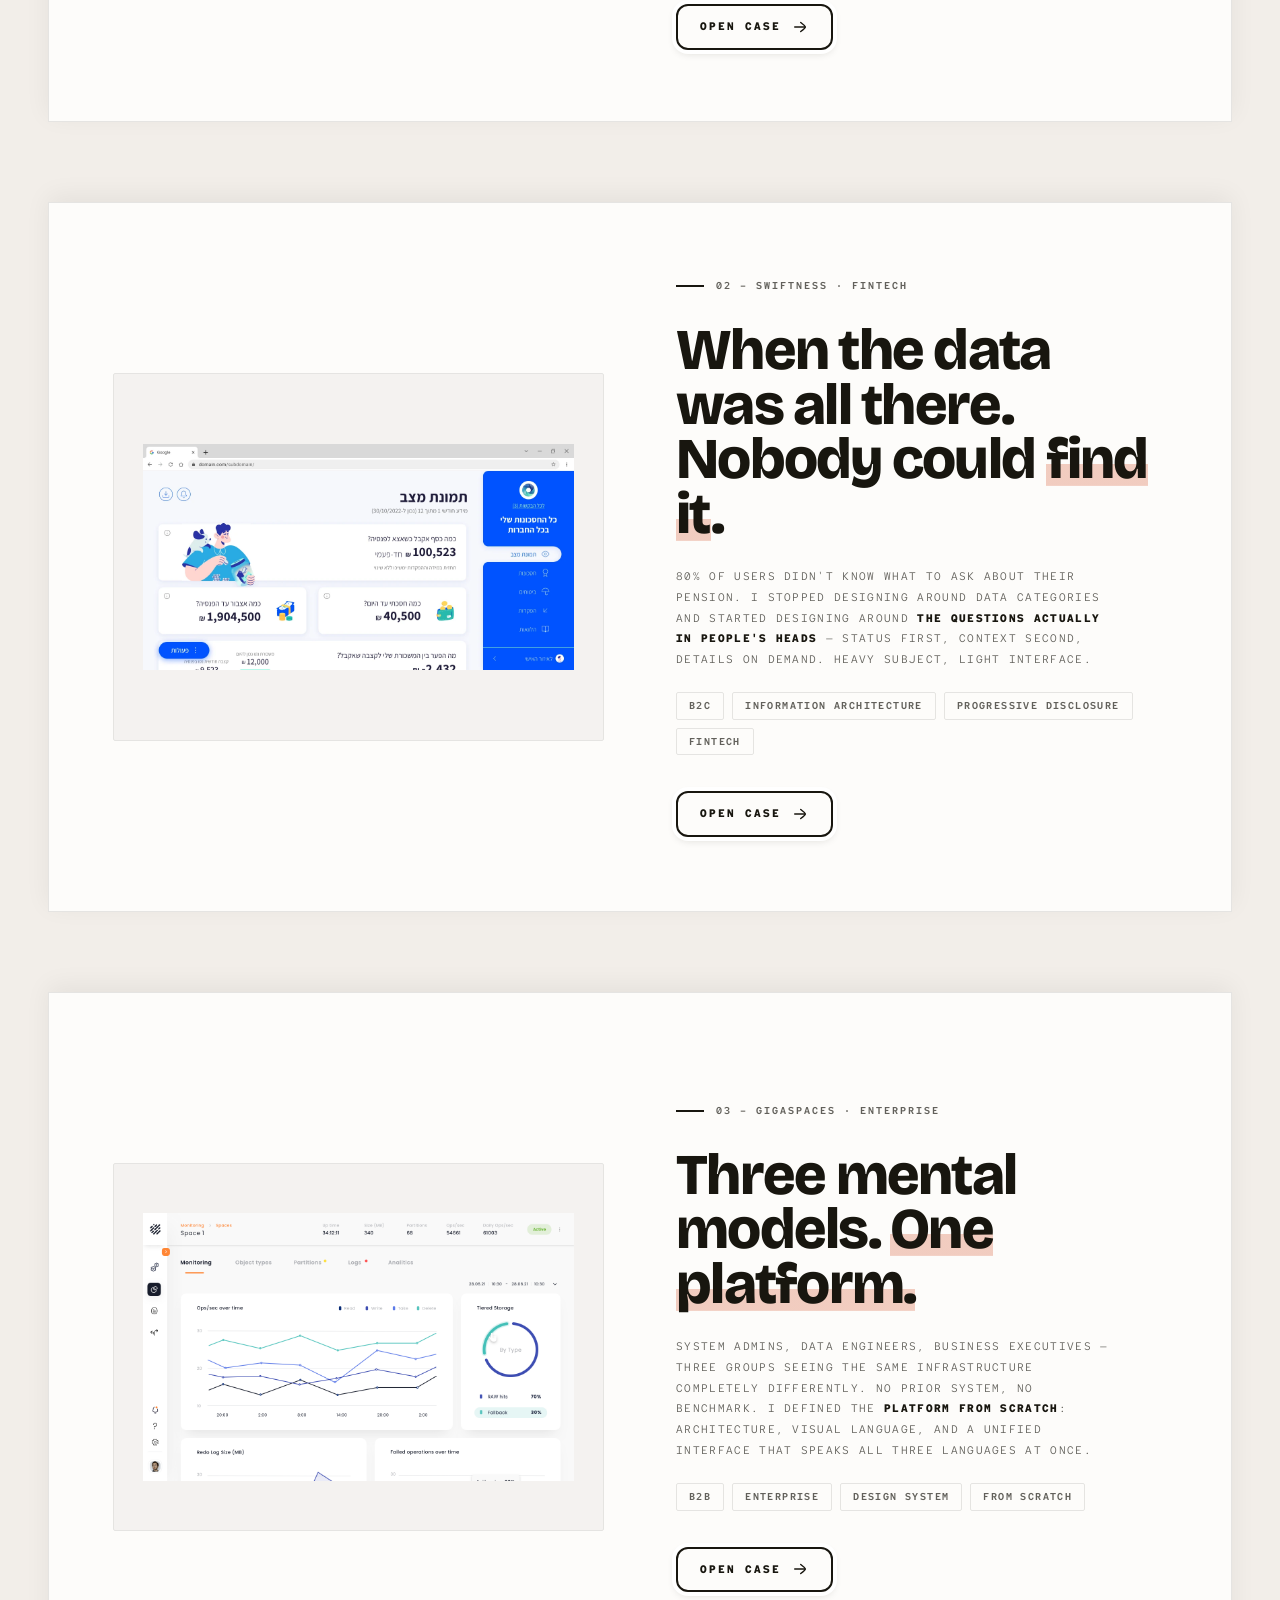
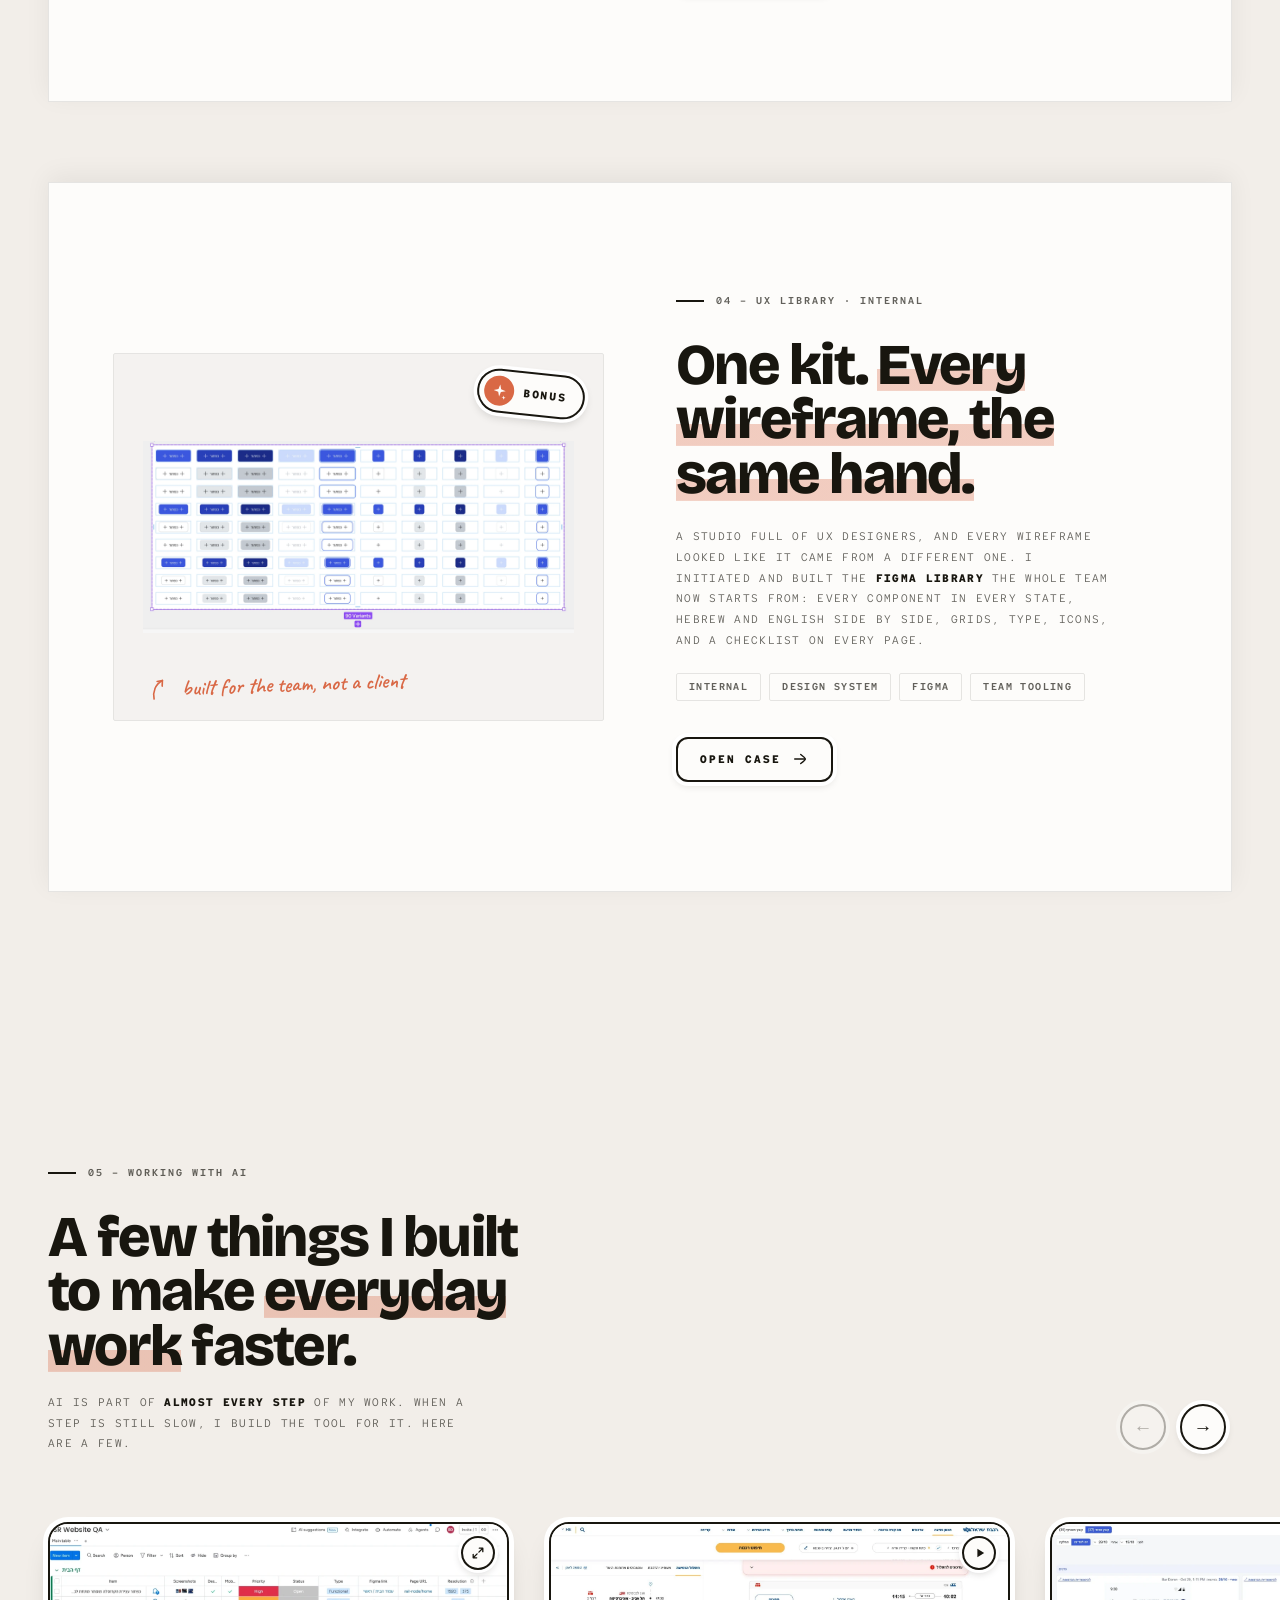
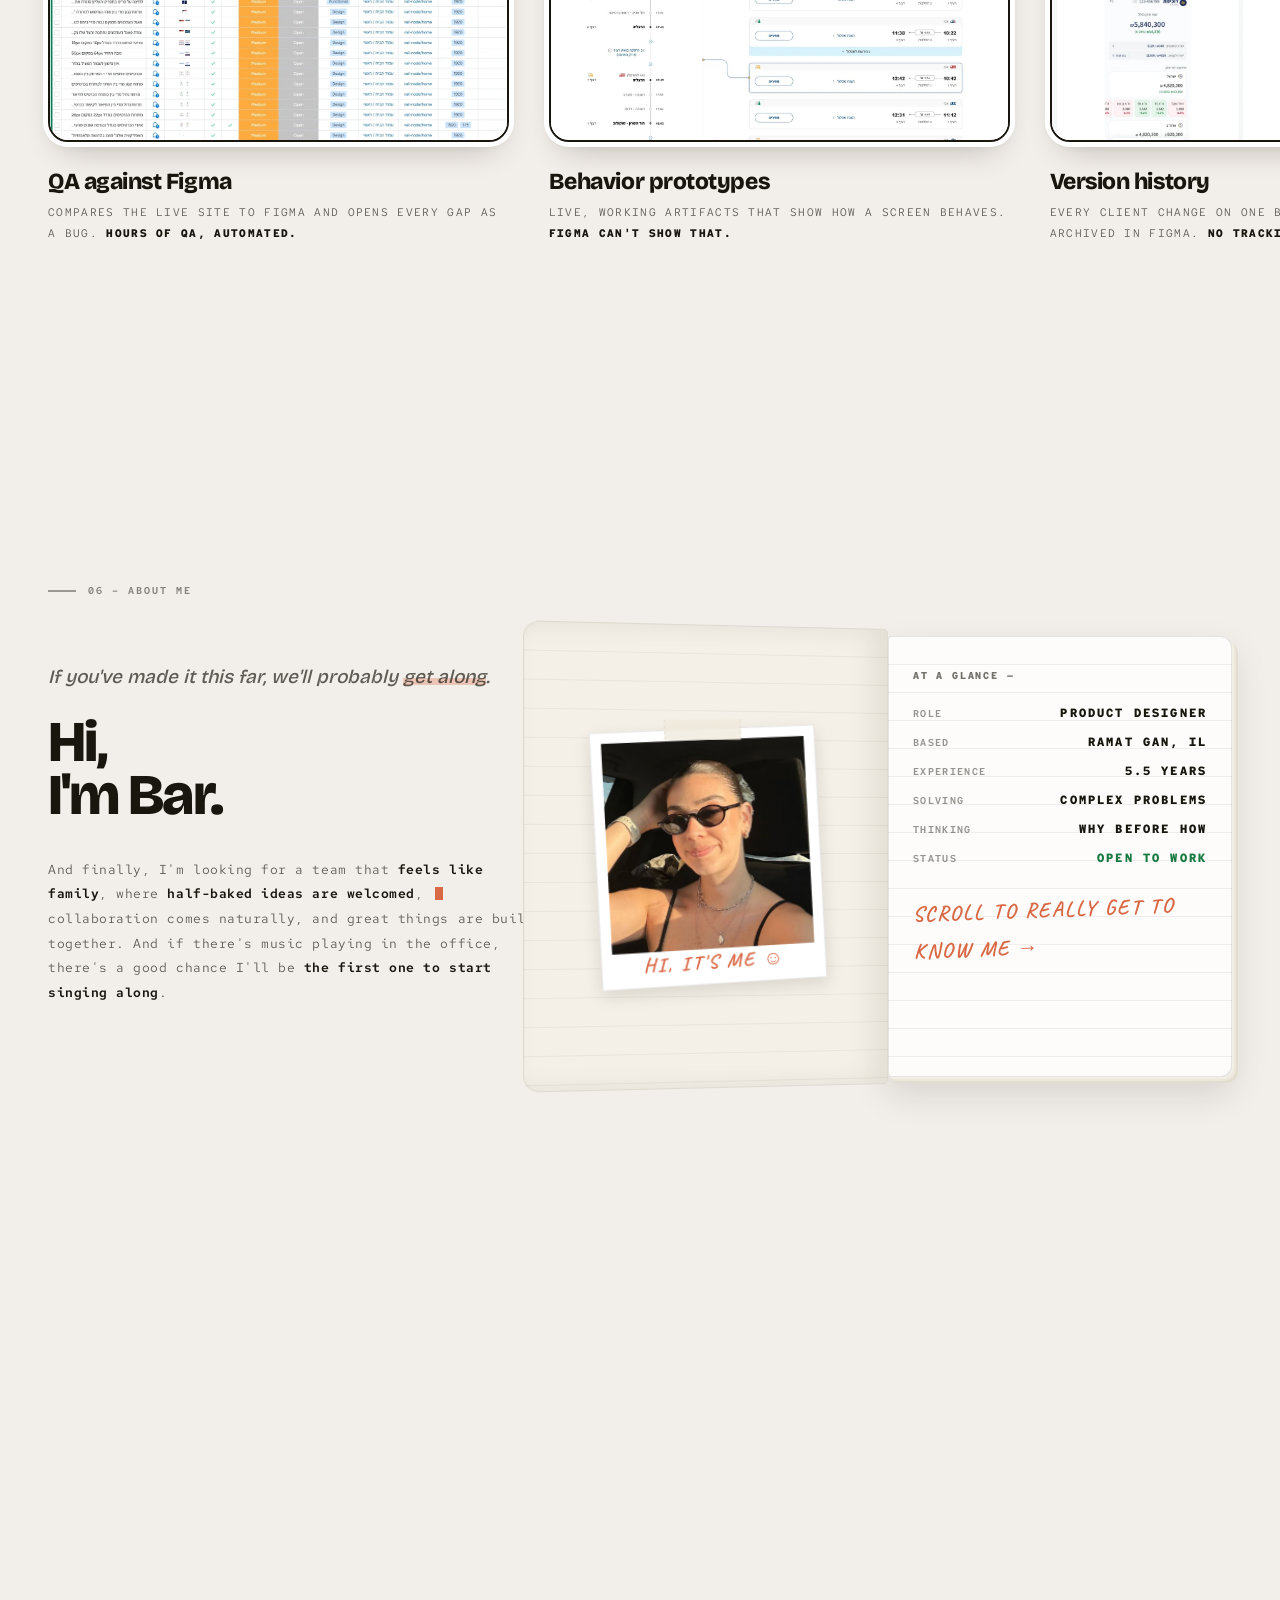
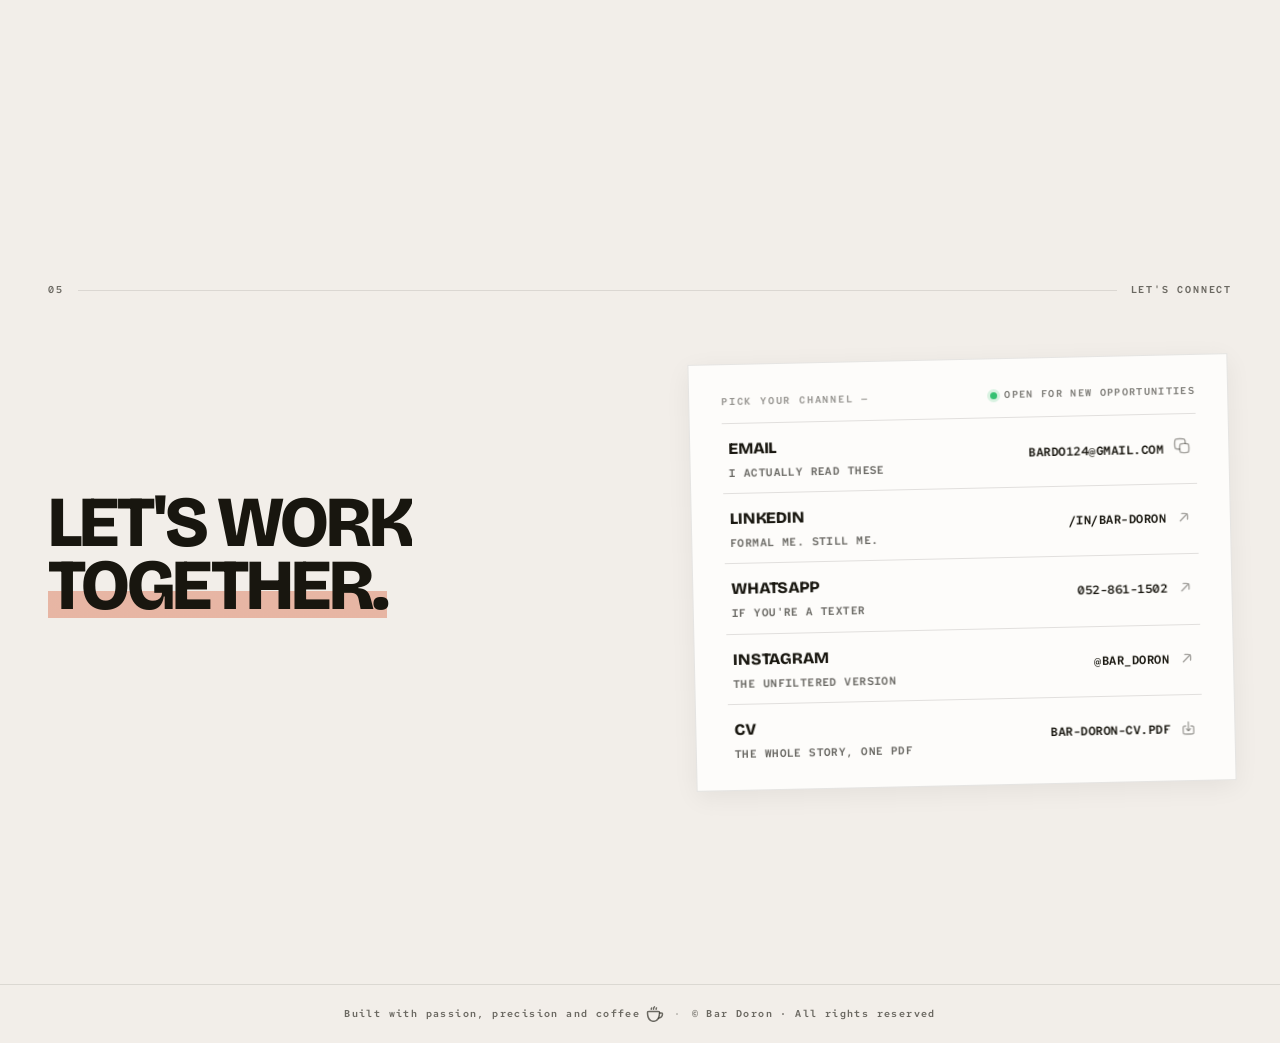
==== commit 883e2d9f: "Dark mode: And more card keeps only its dashed outline Co-Authored-By: Claude Opus 5.5 <noreply@anth" ====
--- a/index.html
+++ b/index.html
@@ -2158,7 +2158,7 @@
     }
 </style>
 <script src="assets/track.js?v=5" async></script>
-<link rel="stylesheet" href="assets/claude-work/claude-work.css?v=38" />
+<link rel="stylesheet" href="assets/claude-work/claude-work.css?v=39" />
 </head>
 <body>
 <a class="skip-link" href="#work">Skip to content</a>
--- a/assets/claude-work/claude-work.css
+++ b/assets/claude-work/claude-work.css
@@ -87,7 +87,7 @@
 @media (hover: hover) { .cw-shot:hover .cw-zoom { transform: rotate(-10deg) scale(1.12); } }
 /* the last card: there's more where these came from */
 .cw-frame-more { display: grid; place-items: center; border: 2px dashed var(--border-strong); background: transparent; box-shadow: none; }
-.cw-card-more:hover .cw-frame { box-shadow: none; }
+.cw-card-more:hover .cw-frame, [data-theme="dark"] .cw-frame-more { box-shadow: none; }   /* dashed outline only, no white ring, in both themes */
 /* always at work: a spinning spark and a shimmering status line, like Claude while it builds */
 .cw-working { display: flex; flex-direction: column; align-items: center; gap: 18px; }
 .cw-spark { width: 46px; height: 46px; color: var(--accent); animation: cw-spin 2.4s cubic-bezier(.5,.1,.5,.9) infinite; }
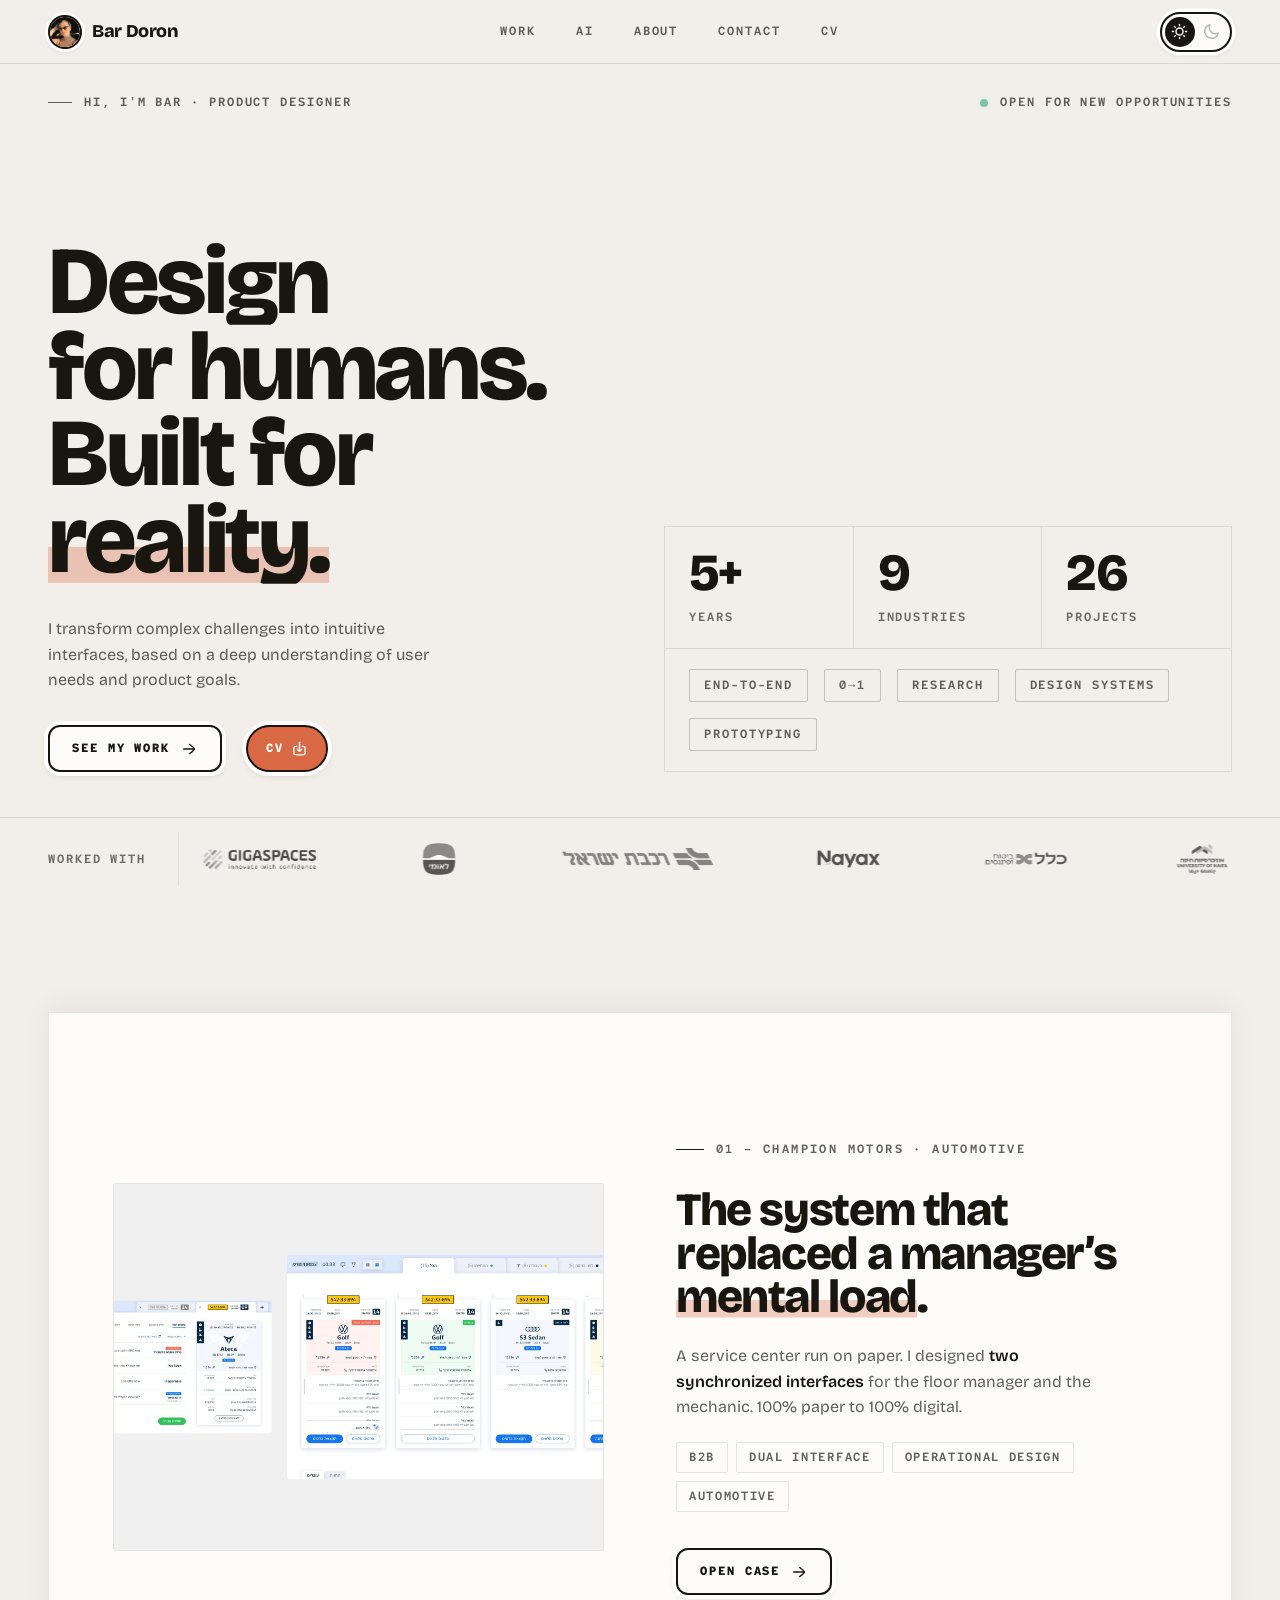
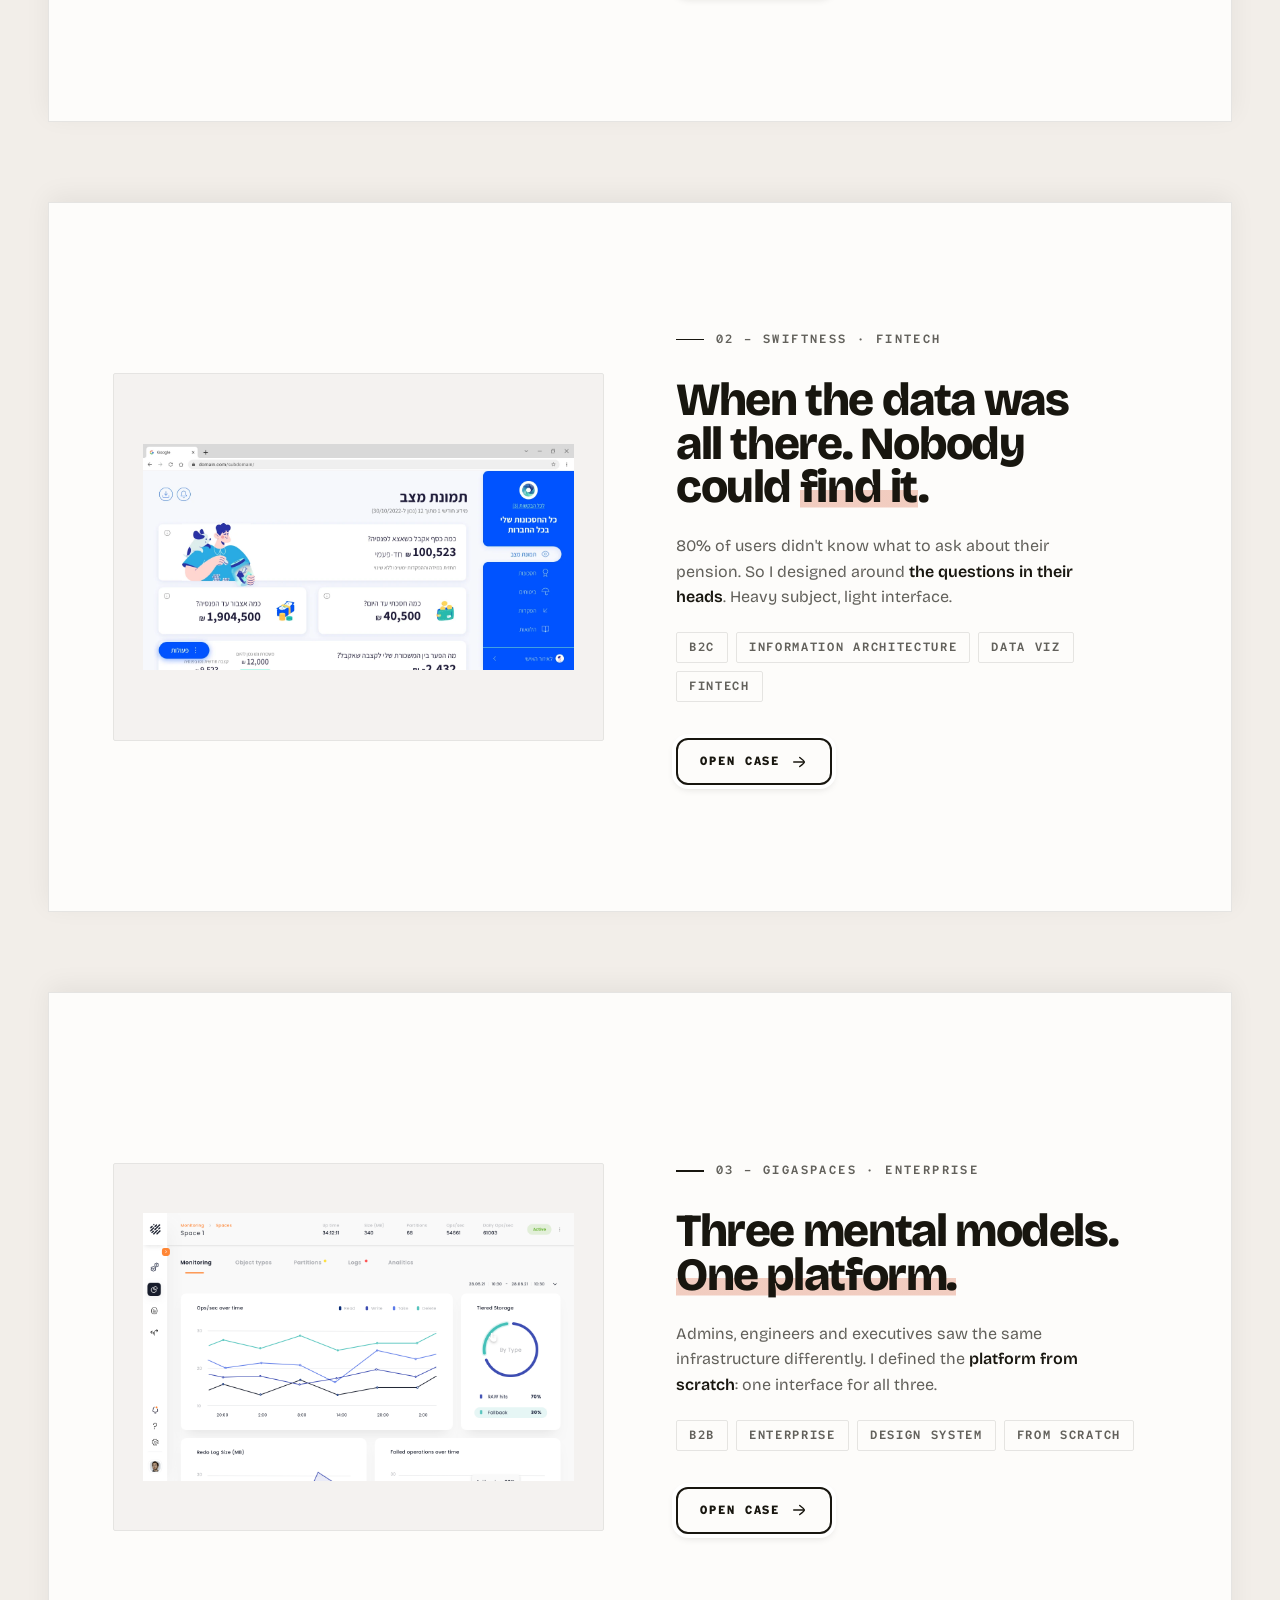
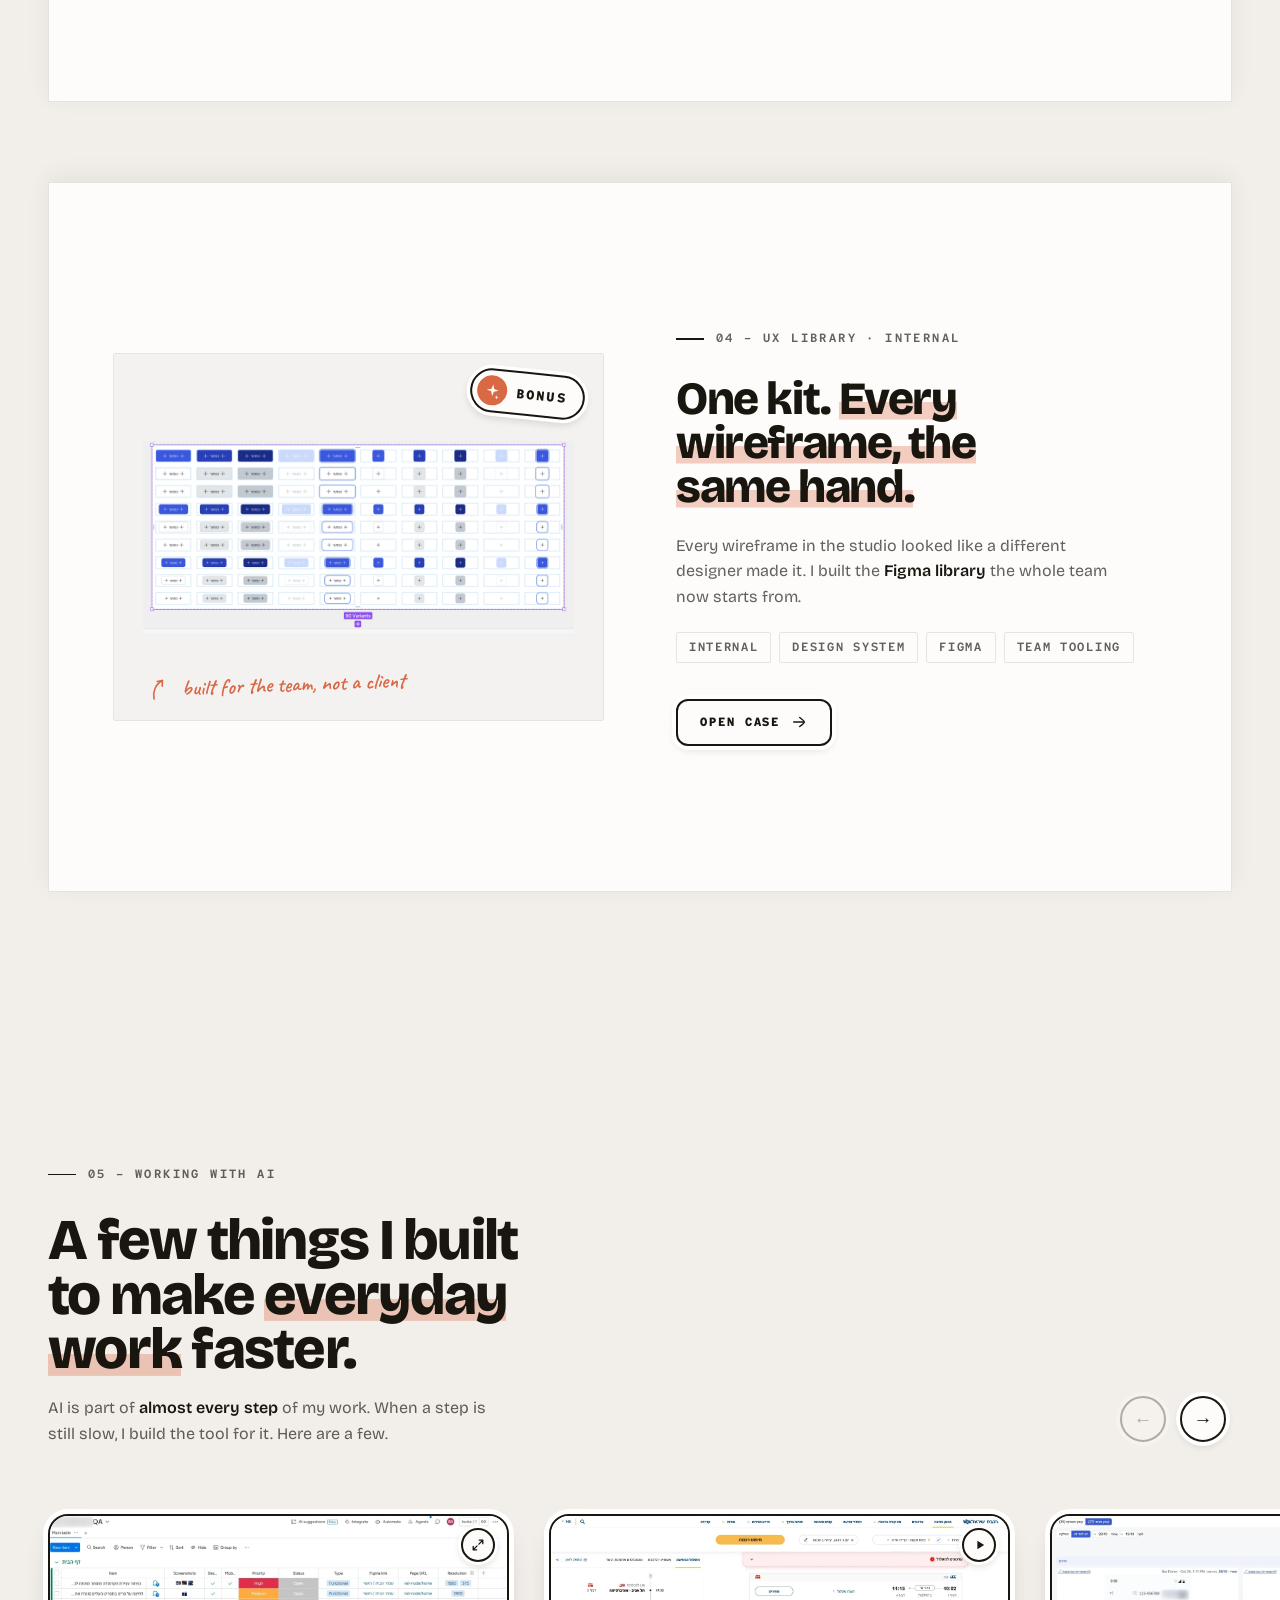
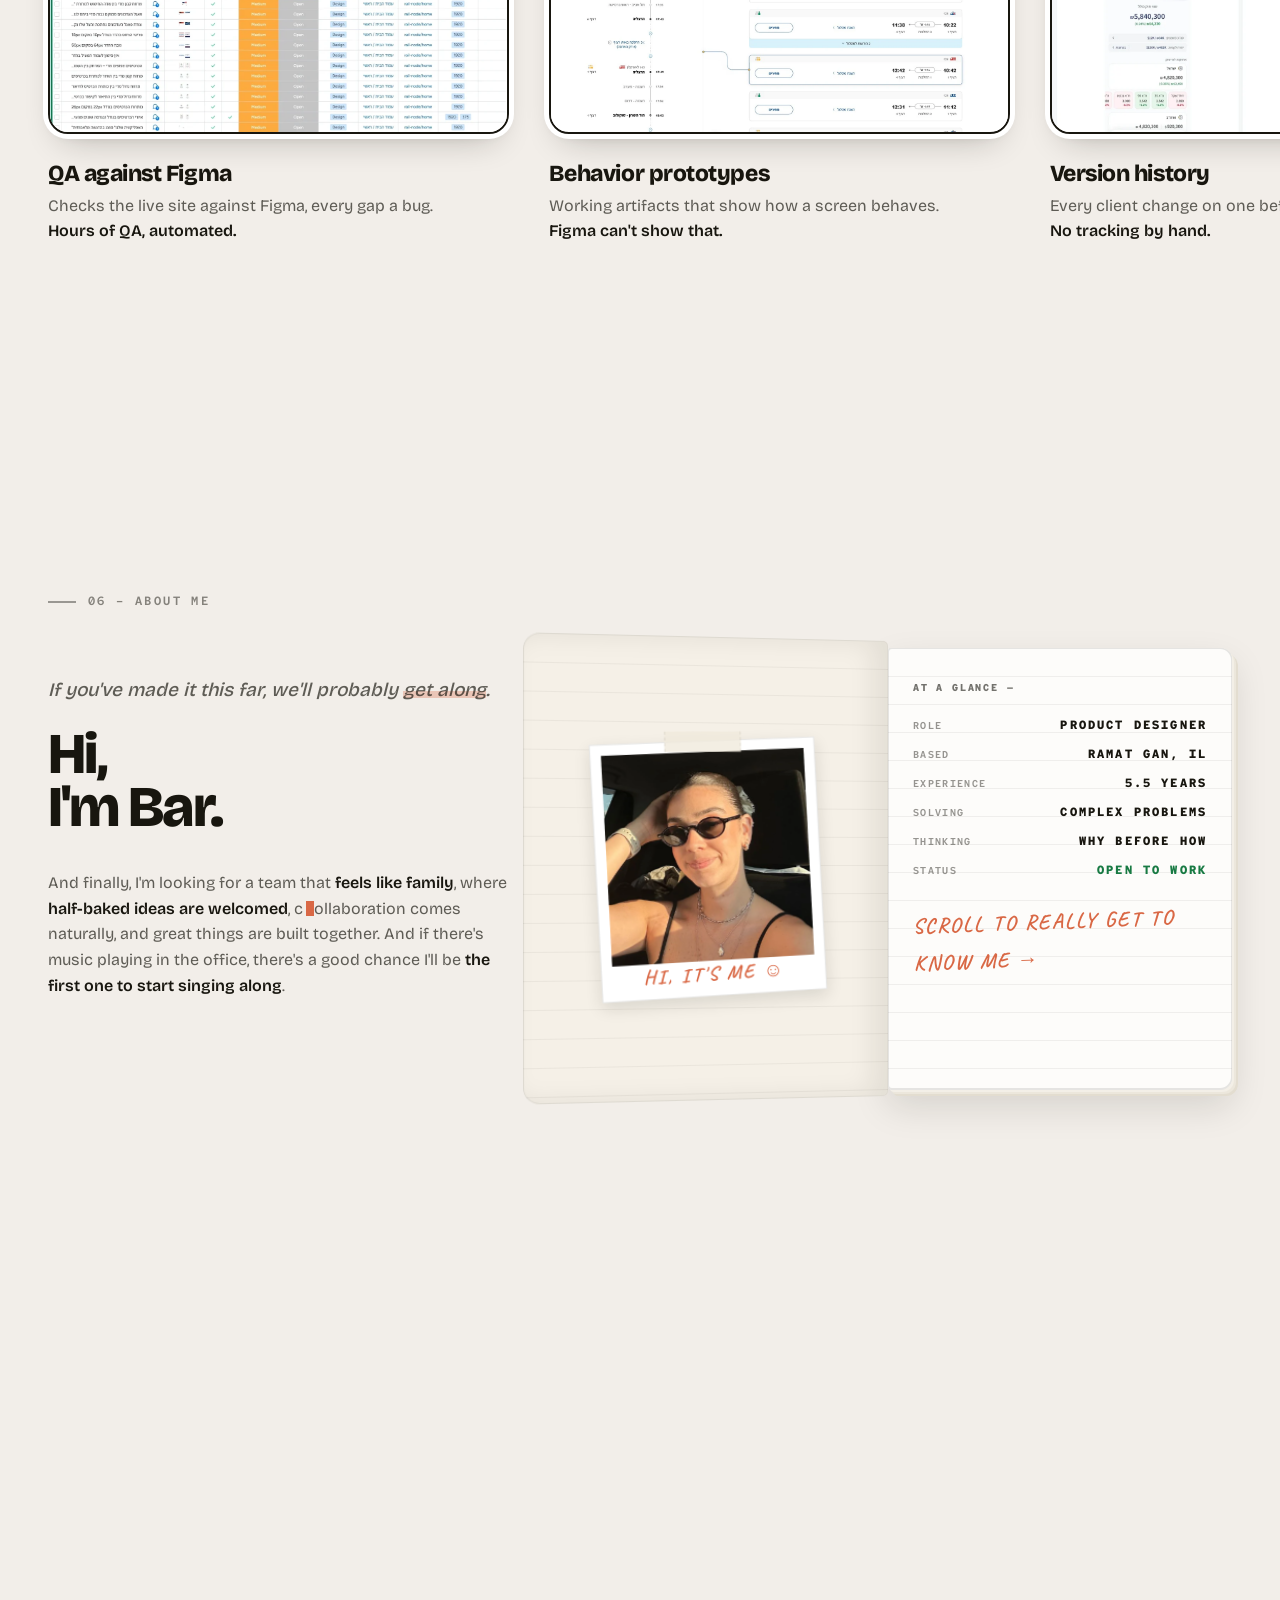
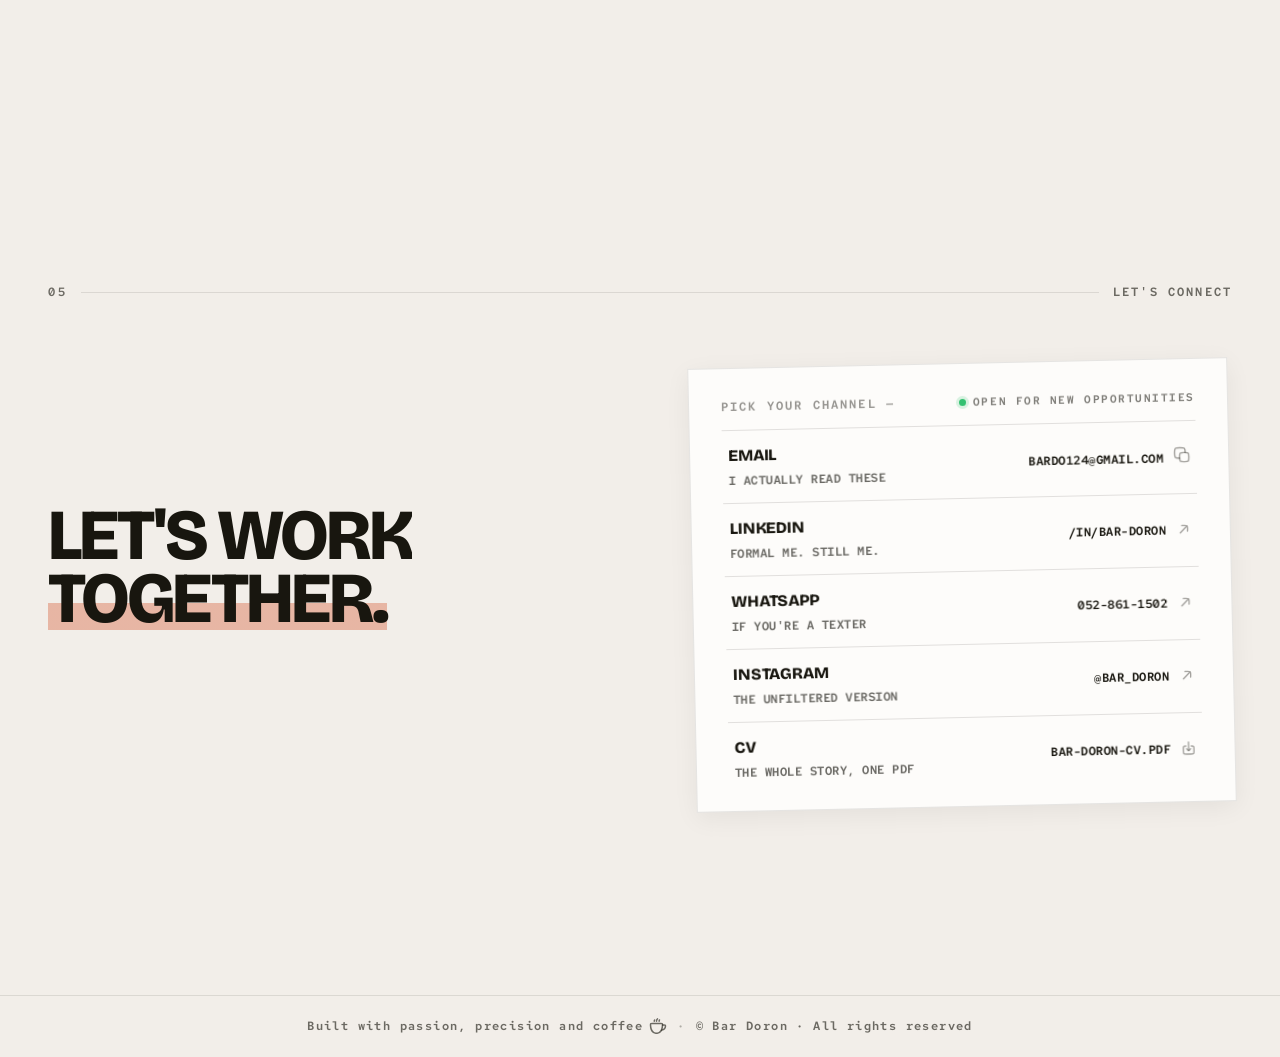
==== commit 3be0fb57: "Type pass, UX Library AI section, case and home refinements - Running text in Bricolage (opsz 12) at" ====
--- a/index.html
+++ b/index.html
@@ -2159,6 +2159,43 @@
 </style>
 <script src="assets/track.js?v=5" async></script>
 <link rel="stylesheet" href="assets/claude-work/claude-work.css?v=39" />
+<style id="type-scale">
+  /* Type rule: Bricolage for everything you READ (headings, running text); Red Hat Mono caps for everything you SCAN
+     (labels, tags, nav, buttons, captions under numbers); Caveat only for handwritten notes. Nothing below 11px. */
+  .hero-sub, .proj-desc, .cw-sub, .cw-card p, .about-body {
+    font-family: var(--fd); font-variation-settings: 'opsz' 12; text-transform: none; letter-spacing: 0; font-weight: 400;
+    color: var(--ink-dim);
+  }
+  .hero-sub, .proj-desc, .cw-sub { font-size: 16px; line-height: 1.6; }
+  .cw-card p { font-size: 16px; line-height: 1.55; }
+  .about-body { font-size: 16px; line-height: 1.6; }
+  :is(.proj-desc, .cw-sub, .cw-card p, .about-body) :is(strong, b) { font-family: inherit; font-weight: 600; letter-spacing: 0; color: var(--ink); }
+  .hero-sub br { display: none; }
+  .proj-heading { font-size: clamp(32px, 3.6vw, 52px); text-wrap: balance; }
+  @media (min-width: 1100px) { .cw-card p strong { display: block; } }   /* desktop: description, then the punchline on its own line */
+  @media (min-width: 861px) and (max-width: 1099px) { .proj-desc { font-size: 15px; } }   /* small laptops: the card summary stays at 3 lines */
+  @media (min-width: 861px) and (max-width: 1366px) { .proj-tag { font-size: 11px; } }   /* tags stay on one row beside the narrower column */
+  .hero-top-label, .btn-black, .kb-text, nav a:not(.nav-logo) { font-size: 13px; }
+  .stat-lbl, .domain-chip, .logo-ticker-label, .eyebrow-text, .proj-tag, .about-eyebrow-text,
+  .contact-eyebrow-num, .contact-eyebrow-label, .cc-kicker, .cc-note, .foot-line, .foot-sep { font-size: 12px; }
+  .cc-status, .cc-tip { font-size: 11px; }
+  /* About on desktop: the open notebook overhangs its column to the left, so the story text keeps clear of it */
+  @media (min-width: 981px) { #about .about-inner > div:not(.nb-scene) { padding-right: 28px; } }
+  /* small laptops: a smaller notebook leaves the story a readable column */
+  @media (min-width: 981px) and (max-width: 1199px) {
+    #about .about-inner { grid-template-columns: 1fr 600px; gap: 40px; }
+    #about .notebook { width: 300px; }
+    .about-body { font-size: 15px; }
+  }
+  @media (min-width: 981px) and (max-height: 760px) { .about-body { font-size: 15px; } }
+  /* phones: the About beats step down with the screen so the pinned section stays above the fold */
+  @media (max-width: 980px) { #about .ab-beat { font-size: 16px; line-height: 1.6; } }
+  @media (max-width: 480px) { #about .ab-beat { font-size: 15px; } }
+  @media (max-width: 980px) and (max-height: 700px) { #about .ab-beat { font-size: 14px; line-height: 1.55; } }
+  /* hero: one mono size for everything — labels, numbers' captions, chips, buttons. 12px, same tracking; buttons keep their heavier weight */
+  .hero-top-label, .btn-black, .btn-sticker-cv, .stat-lbl, .domain-chip, .logo-ticker-label { font-size: 12px; letter-spacing: .16em; }
+  nav a:not(.nav-logo) { font-size: 12px; letter-spacing: .16em; }   /* the menu matches the hero labels */
+</style>
 </head>
 <body>
 <a class="skip-link" href="#work">Skip to content</a>
@@ -2385,11 +2422,8 @@
       </div>
       <h3 class="proj-heading">The system that replaced a manager’s <span class="mark-hl" style="--mark:rgba(217,104,69,.32)">mental load</span>.</h3>
       <p class="proj-desc">
-        Champion Motors ran their service center on paper — job tickets
-        tucked under windshields, details scrawled on wheels, documents
-        lost in the chaos. I designed <strong>two synchronized interfaces
-        from scratch</strong>: one for the floor manager, one for the mechanic —
-        each built around how they actually work. 100% paper to 100% digital.
+        A service center run on paper. I designed <strong>two synchronized interfaces</strong>
+        for the floor manager and the mechanic. 100% paper to 100% digital.
       </p>
       <div class="proj-tags">
         <span class="proj-tag">B2B</span>
@@ -2411,15 +2445,13 @@
       <h3 class="proj-heading">When the data was all there. Nobody could <span class="mark-hl" style="--mark:rgba(217,104,69,.32)">find it</span>.</h3>
       <p class="proj-desc">
         80% of users didn't know what to ask about their pension.
-        I stopped designing around data categories and started designing
-        around <strong>the questions actually in people's heads</strong> —
-        status first, context second, details on demand.
+        So I designed around <strong>the questions in their heads</strong>.
         Heavy subject, light interface.
       </p>
       <div class="proj-tags">
         <span class="proj-tag">B2C</span>
         <span class="proj-tag">Information Architecture</span>
-        <span class="proj-tag">Progressive Disclosure</span>
+        <span class="proj-tag">Data Viz</span>
         <span class="proj-tag">Fintech</span>
       </div>
       <a href="swiftness.html" class="btn-black">Open case <svg class="hgi" viewBox="0 0 24 24" fill="none" xmlns="http://www.w3.org/2000/svg" aria-hidden="true"><path d="M18.5 12L4.99997 12" stroke="currentColor" stroke-linecap="round" stroke-linejoin="round" stroke-width="1.5"/><path d="M13 18C13 18 19 13.5811 19 12C19 10.4188 13 6 13 6" stroke="currentColor" stroke-linecap="round" stroke-linejoin="round" stroke-width="1.5"/></svg></a>
@@ -2445,11 +2477,8 @@
       </div>
       <h3 class="proj-heading">Three mental models. <span class="mark-hl" style="--mark:rgba(217,104,69,.32)">One platform.</span></h3>
       <p class="proj-desc">
-        System admins, data engineers, business executives —
-        three groups seeing the same infrastructure completely differently.
-        No prior system, no benchmark. I defined the
-        <strong>platform from scratch</strong>: architecture, visual language,
-        and a unified interface that speaks all three languages at once.
+        Admins, engineers and executives saw the same infrastructure differently.
+        I defined the <strong>platform from scratch</strong>: one interface for all three.
       </p>
       <div class="proj-tags">
         <span class="proj-tag">B2B</span>
@@ -2472,10 +2501,8 @@
       </div>
       <h3 class="proj-heading">One kit. <span class="mark-hl" style="--mark:rgba(217,104,69,.32)">Every wireframe, the same hand.</span></h3>
       <p class="proj-desc">
-        A studio full of UX designers, and every wireframe looked like it came from
-        a different one. I initiated and built the <strong>Figma library</strong>
-        the whole team now starts from: every component in every state, Hebrew and
-        English side by side, grids, type, icons, and a checklist on every page.
+        Every wireframe in the studio looked like a different designer made it.
+        I built the <strong>Figma library</strong> the whole team now starts from.
       </p>
       <div class="proj-tags">
         <span class="proj-tag">Internal</span>
@@ -2524,10 +2551,10 @@
     <ul class="cw-track" aria-label="Tools I built with AI">
       <li class="cw-card">
         <button type="button" class="cw-frame cw-shot" data-shots="qa" aria-label="Open the QA board full size">
-          <img src="assets/claude-work/qa-card.webp" width="1280" height="603" alt="The QA board the skill filled with bugs, each with priority, type and screenshots" decoding="async" /><span class="cw-zoom" aria-hidden="true"><svg viewBox="0 0 16 16"><path d="M9.5 2.5h4v4M13.5 2.5 9 7M6.5 13.5h-4v-4M2.5 13.5 7 9" fill="none" stroke="currentColor" stroke-width="1.5" stroke-linecap="round" stroke-linejoin="round"/></svg></span>
+          <img src="assets/claude-work/qa-card.webp?v=2" width="1280" height="603" alt="The QA board the skill filled with bugs, each with priority, type and screenshots" decoding="async" /><span class="cw-zoom" aria-hidden="true"><svg viewBox="0 0 16 16"><path d="M9.5 2.5h4v4M13.5 2.5 9 7M6.5 13.5h-4v-4M2.5 13.5 7 9" fill="none" stroke="currentColor" stroke-width="1.5" stroke-linecap="round" stroke-linejoin="round"/></svg></span>
         </button>
         <h3>QA against Figma</h3>
-        <p>Compares the live site to Figma and opens every gap as a bug. <strong>Hours of QA, automated.</strong></p>
+        <p>Checks the live site against Figma, every gap a bug. <strong>Hours of QA, automated.</strong></p>
       </li>
       <li class="cw-card">
         <button type="button" class="cw-frame cw-shot cw-live" data-shots="rail" aria-label="Watch the full rail prototype walkthrough">
@@ -2535,21 +2562,21 @@
           <span class="cw-zoom cw-play" aria-hidden="true"><svg viewBox="0 0 16 16"><path d="M5 3.2v9.6L12.8 8z" fill="currentColor"/></svg></span>
         </button>
         <h3>Behavior prototypes</h3>
-        <p>Live, working artifacts that show how a screen behaves. <strong>Figma can't show that.</strong></p>
+        <p>Working artifacts that show how a screen behaves. <strong>Figma can't show that.</strong></p>
       </li>
       <li class="cw-card">
         <button type="button" class="cw-frame cw-shot" data-shots="versions" aria-label="Open the version history full size">
-          <img src="assets/claude-work/versions-card.webp" width="1280" height="664" alt="Before and after of one screen, from the version history page" decoding="async" /><span class="cw-zoom" aria-hidden="true"><svg viewBox="0 0 16 16"><path d="M9.5 2.5h4v4M13.5 2.5 9 7M6.5 13.5h-4v-4M2.5 13.5 7 9" fill="none" stroke="currentColor" stroke-width="1.5" stroke-linecap="round" stroke-linejoin="round"/></svg></span>
+          <img src="assets/claude-work/versions-card.webp?v=2" width="1280" height="664" alt="Before and after of one screen, from the version history page" decoding="async" /><span class="cw-zoom" aria-hidden="true"><svg viewBox="0 0 16 16"><path d="M9.5 2.5h4v4M13.5 2.5 9 7M6.5 13.5h-4v-4M2.5 13.5 7 9" fill="none" stroke="currentColor" stroke-width="1.5" stroke-linecap="round" stroke-linejoin="round"/></svg></span>
         </button>
         <h3>Version history</h3>
-        <p>Every client change on one before-and-after page, archived in Figma. <strong>No tracking by hand.</strong></p>
+        <p>Every client change on one before-and-after page. <strong>No tracking by hand.</strong></p>
       </li>
       <li class="cw-card cw-card-more">
         <div class="cw-frame cw-frame-more" aria-hidden="true">
           <span class="cw-working"><svg class="cw-spark" viewBox="0 0 40 40"><g fill="currentColor"><rect x="18" y="2" width="4" height="15" rx="2"/><rect x="18" y="23" width="4" height="15" rx="2"/><rect x="2" y="18" width="15" height="4" rx="2"/><rect x="23" y="18" width="15" height="4" rx="2"/><rect x="18" y="2" width="4" height="15" rx="2" transform="rotate(45 20 20)"/><rect x="18" y="23" width="4" height="15" rx="2" transform="rotate(45 20 20)"/><rect x="2" y="18" width="15" height="4" rx="2" transform="rotate(45 20 20)"/><rect x="23" y="18" width="15" height="4" rx="2" transform="rotate(45 20 20)"/></g></svg><span class="cw-status">Building the next one…</span></span>
         </div>
         <h3>And more</h3>
-        <p>Smaller helpers come and go with every project. <strong>The list keeps growing.</strong></p>
+        <p>Smaller helpers come and go with each project. <strong>The list keeps growing.</strong></p>
       </li>
     </ul>
   </div>
@@ -3370,8 +3397,8 @@
   if (status && !still) setInterval(function () { w = (w + 1) % WORDS.length; status.textContent = WORDS[w]; }, 2600);
 
   // full-size screenshot in a sticker card (a plain fixed layer, so the site's sticker cursor stays above it)
-  var FULL = { qa: ['assets/claude-work/qa-full.webp', 'The team board after one run of the QA skill'],
-               versions: ['assets/claude-work/versions-full.webp', 'Before and after of one screen, from the version history page'],
+  var FULL = { qa: ['assets/claude-work/qa-full.webp?v=2', 'The team board after one run of the QA skill'],
+               versions: ['assets/claude-work/versions-full.webp?v=2', 'Before and after of one screen, from the version history page'],
                rail: ['assets/claude-work/rail-full.mp4', 'Walkthrough of the rail search prototype', 'assets/claude-work/rail-full-poster.webp'] };
   var pop = document.getElementById('cwPop');
   document.body.appendChild(pop);   // out of the section's stacking context, so it covers the nav too
